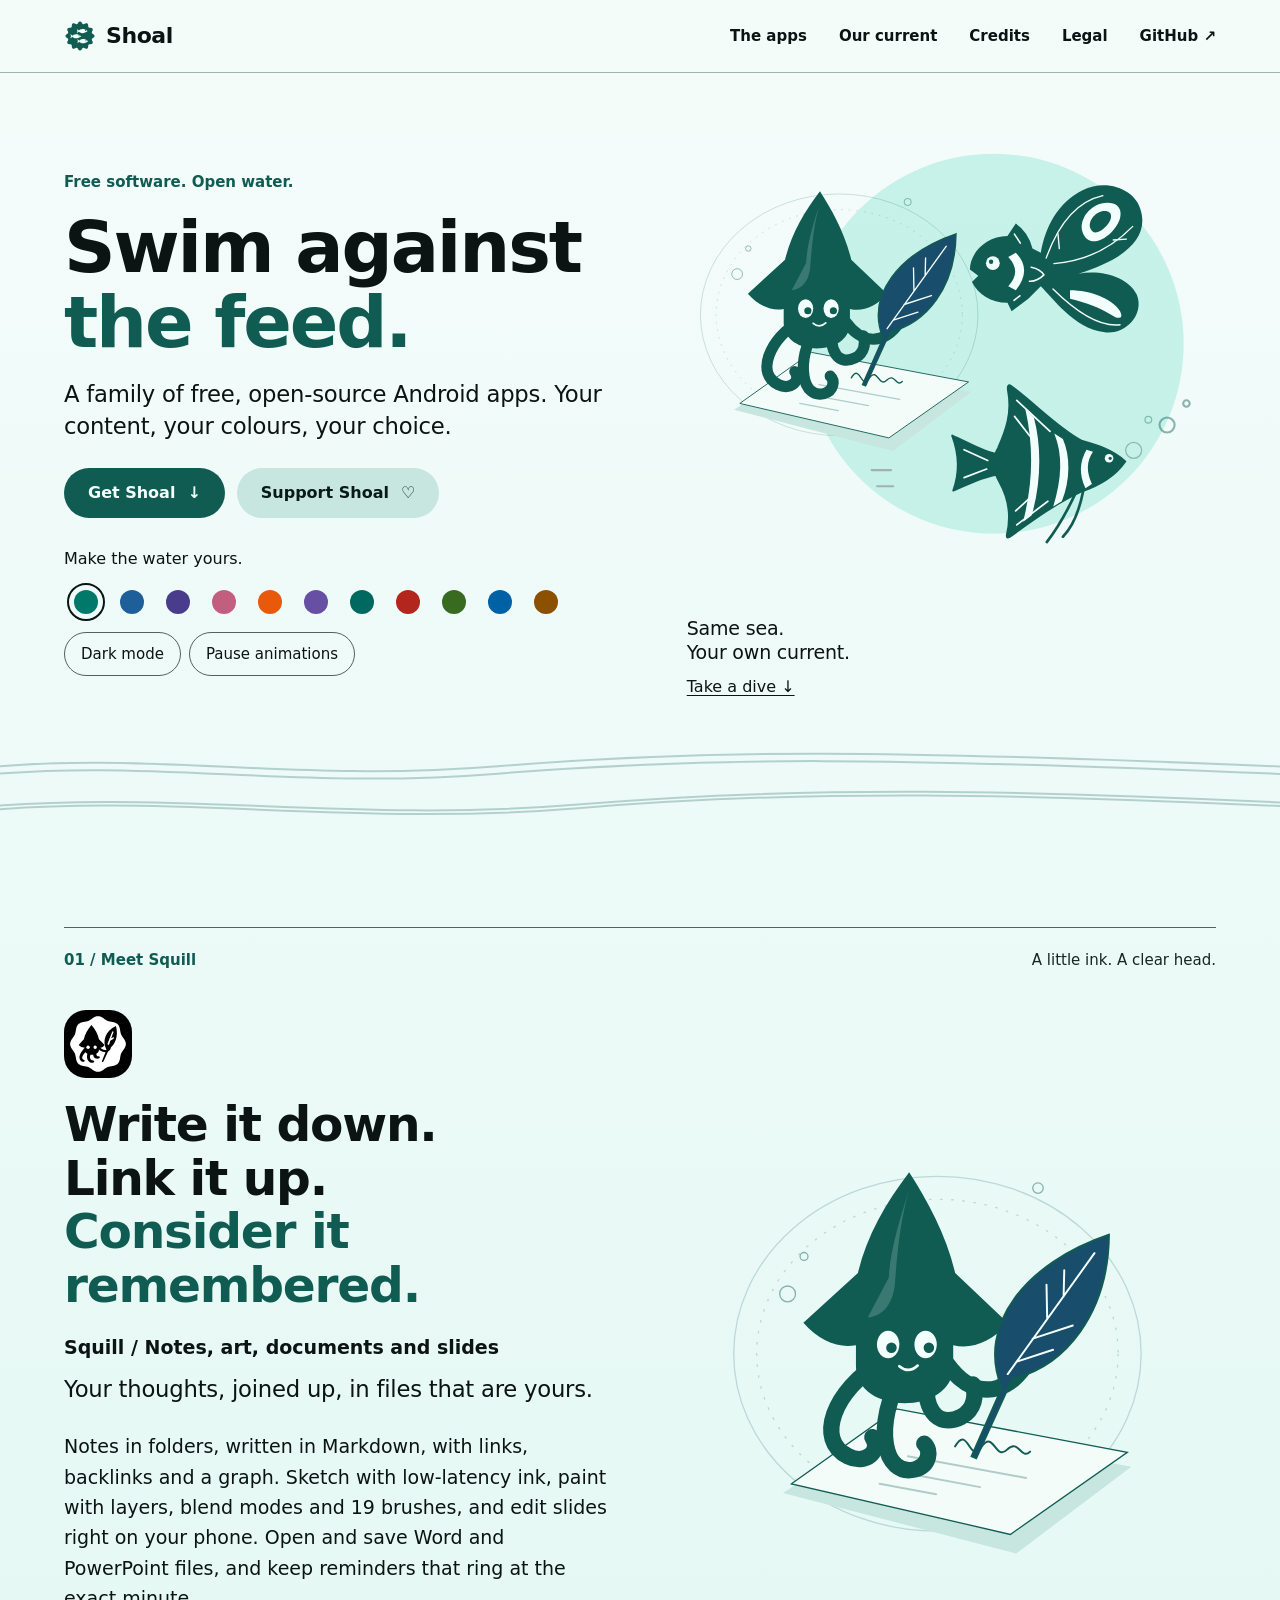
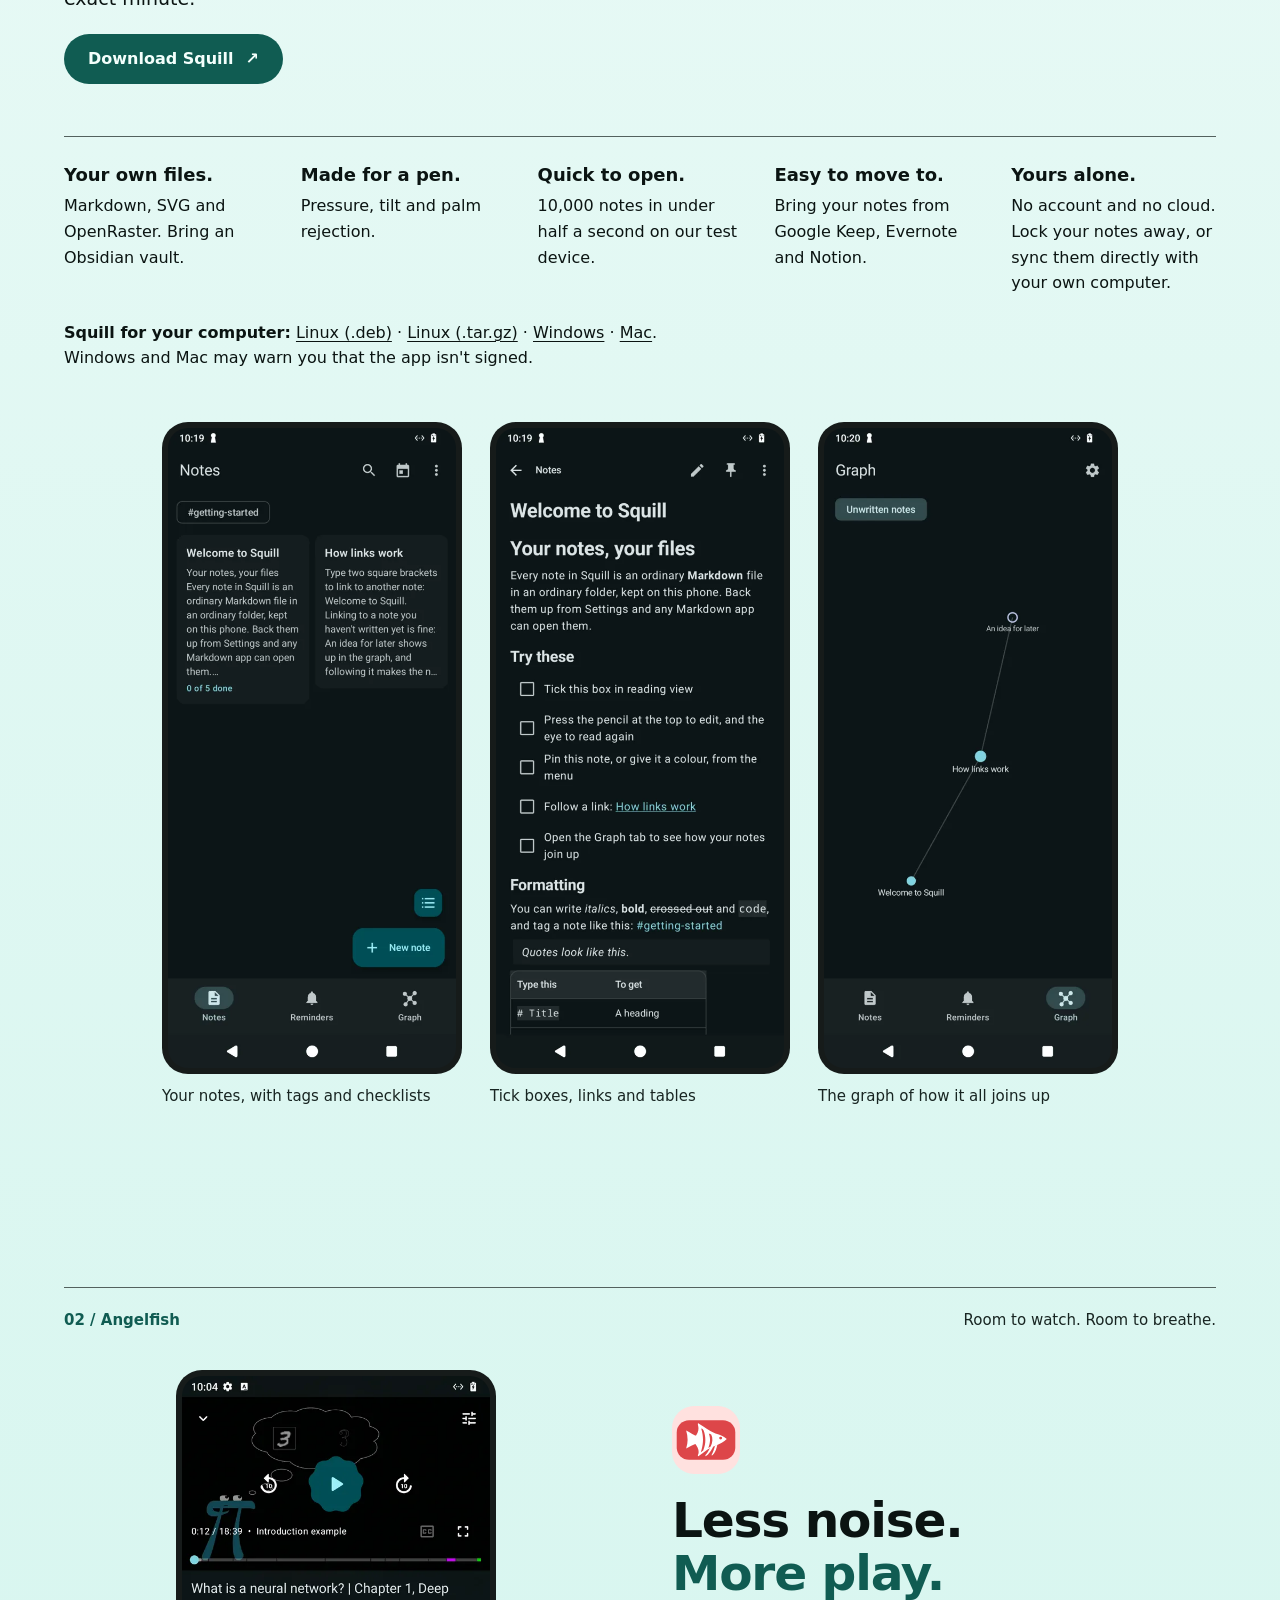
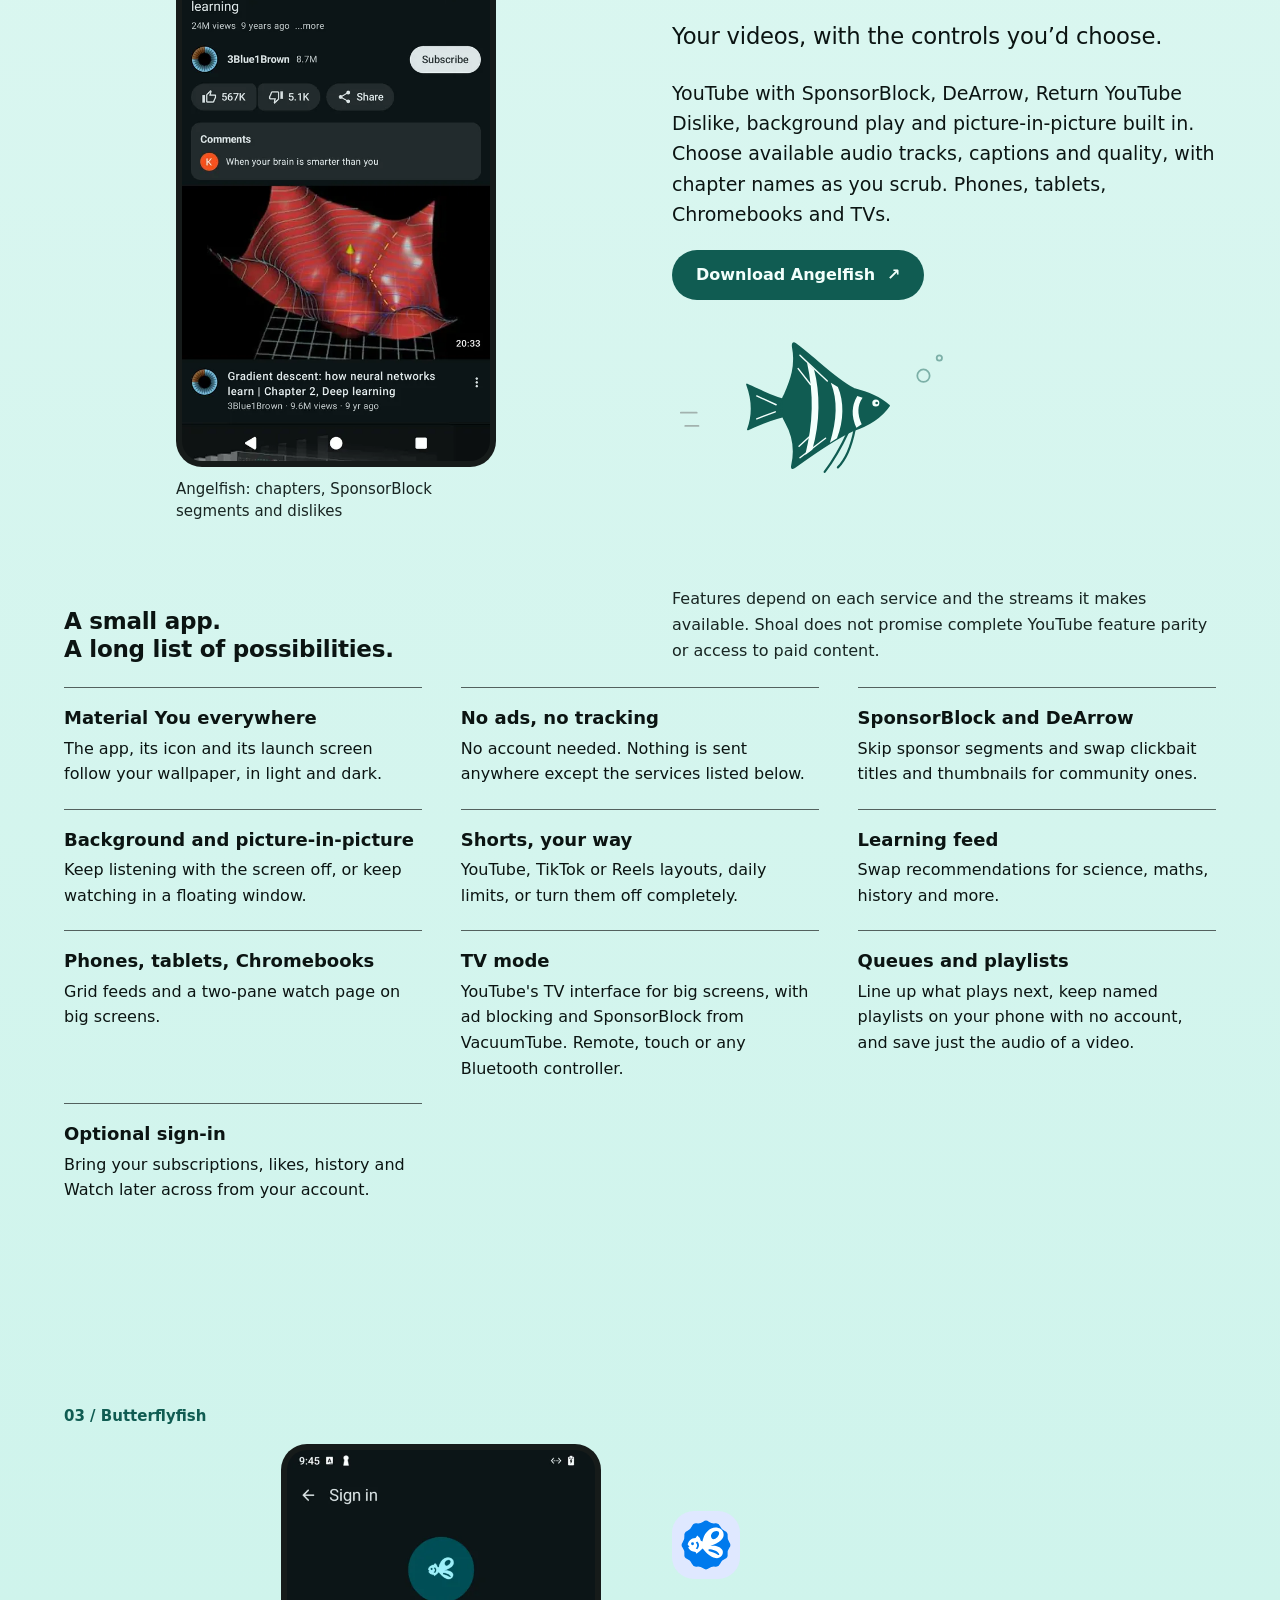
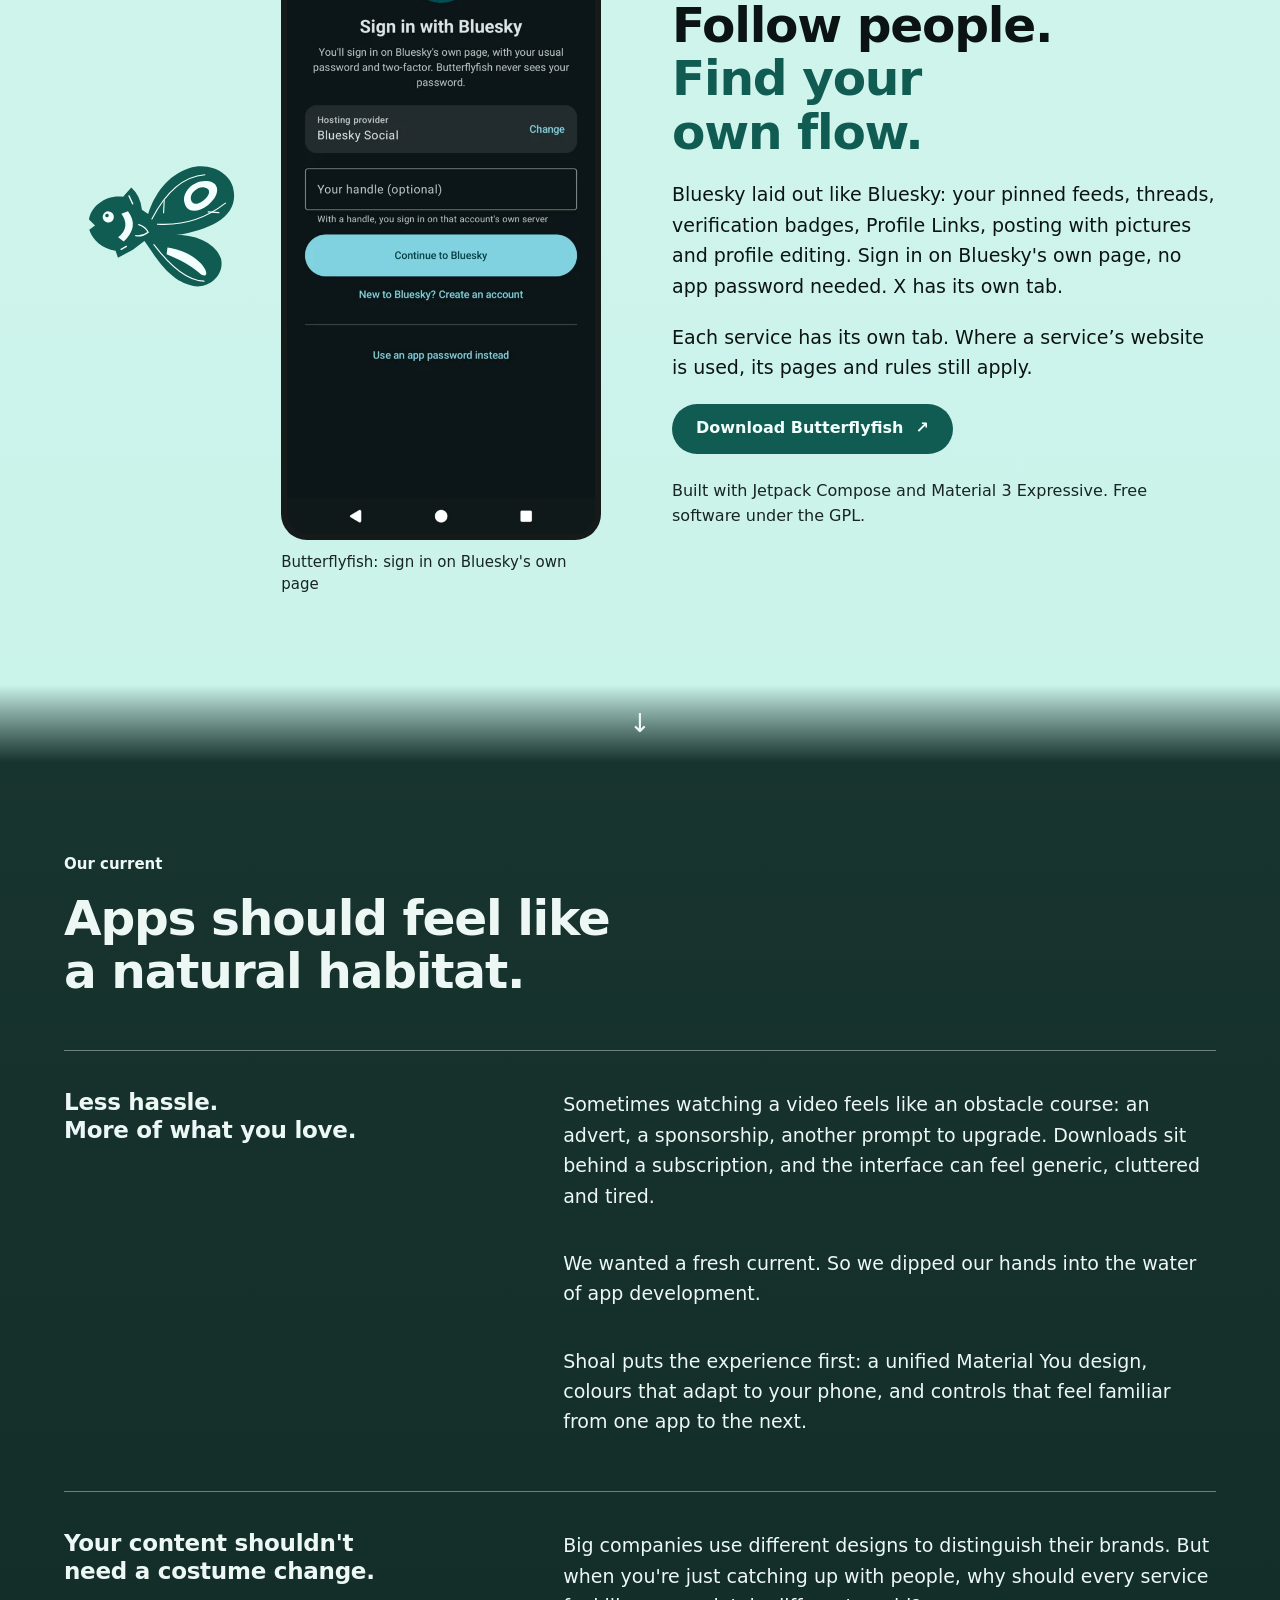
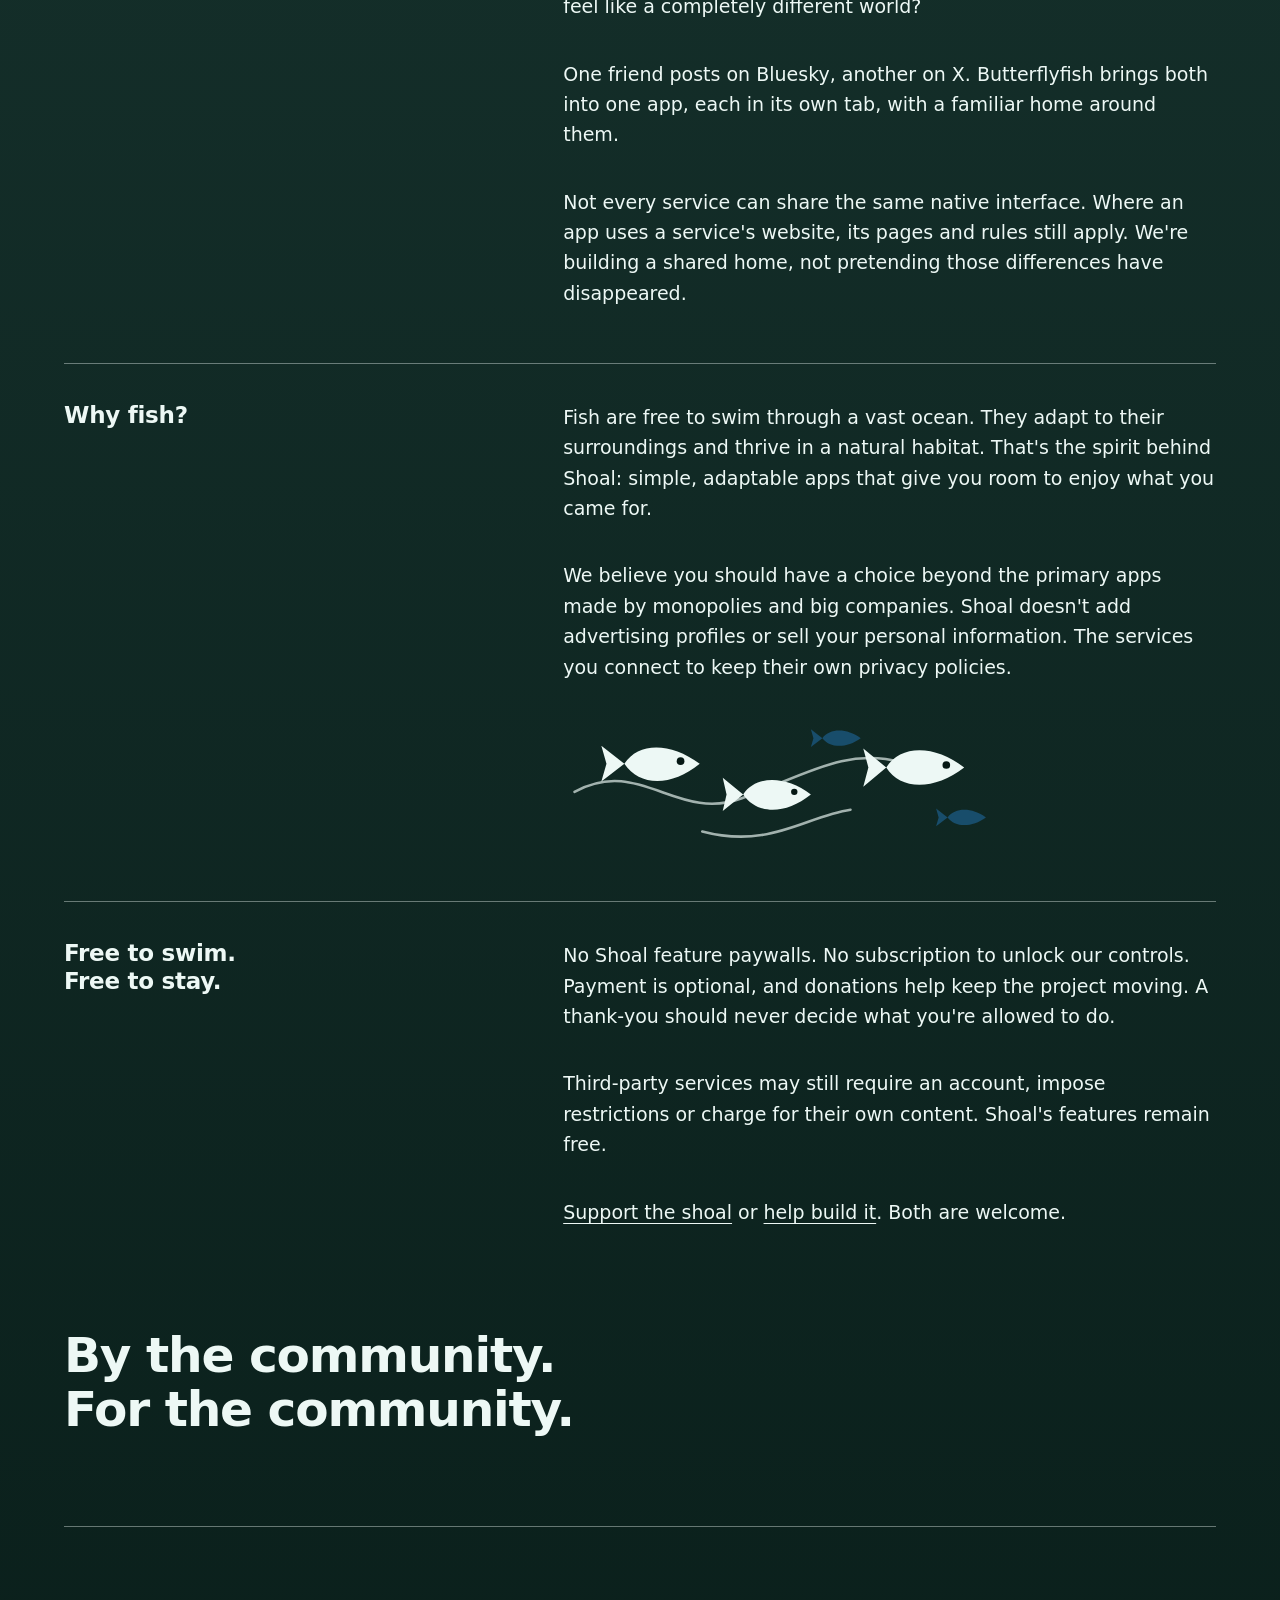
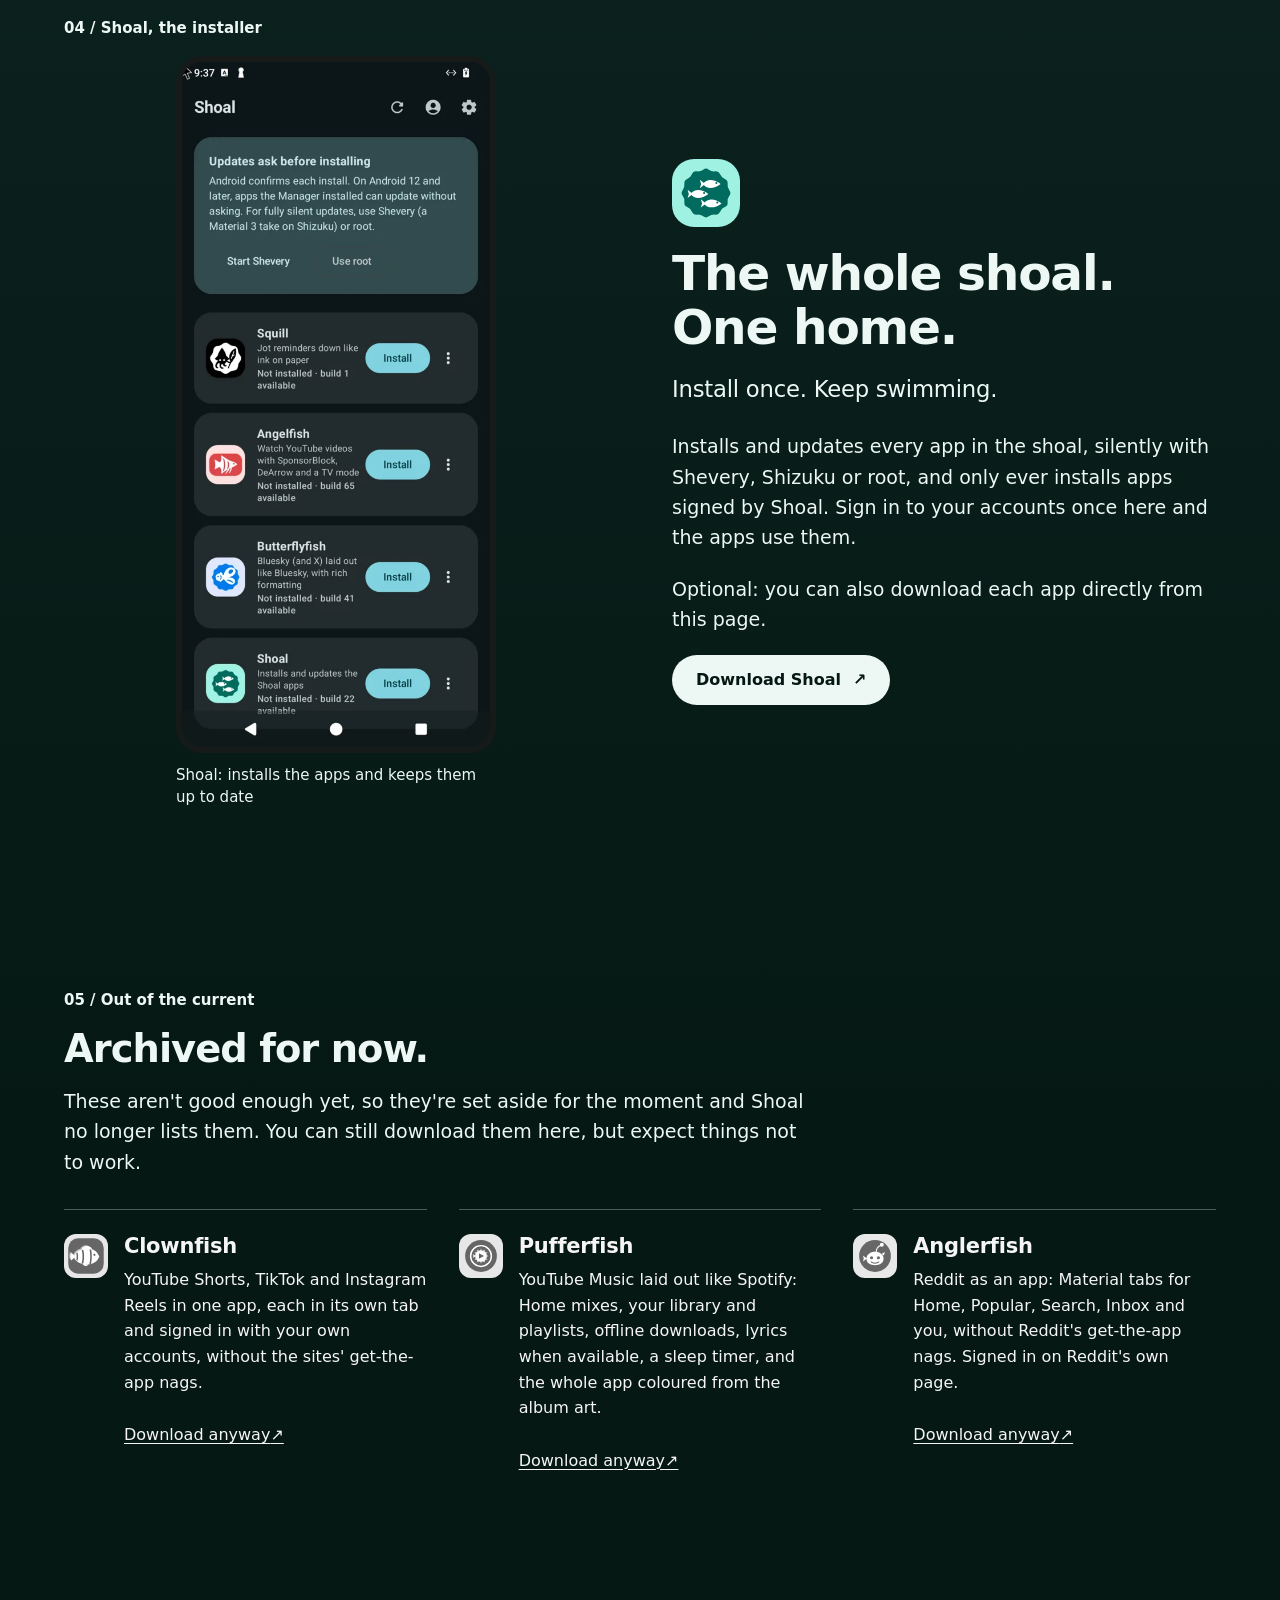
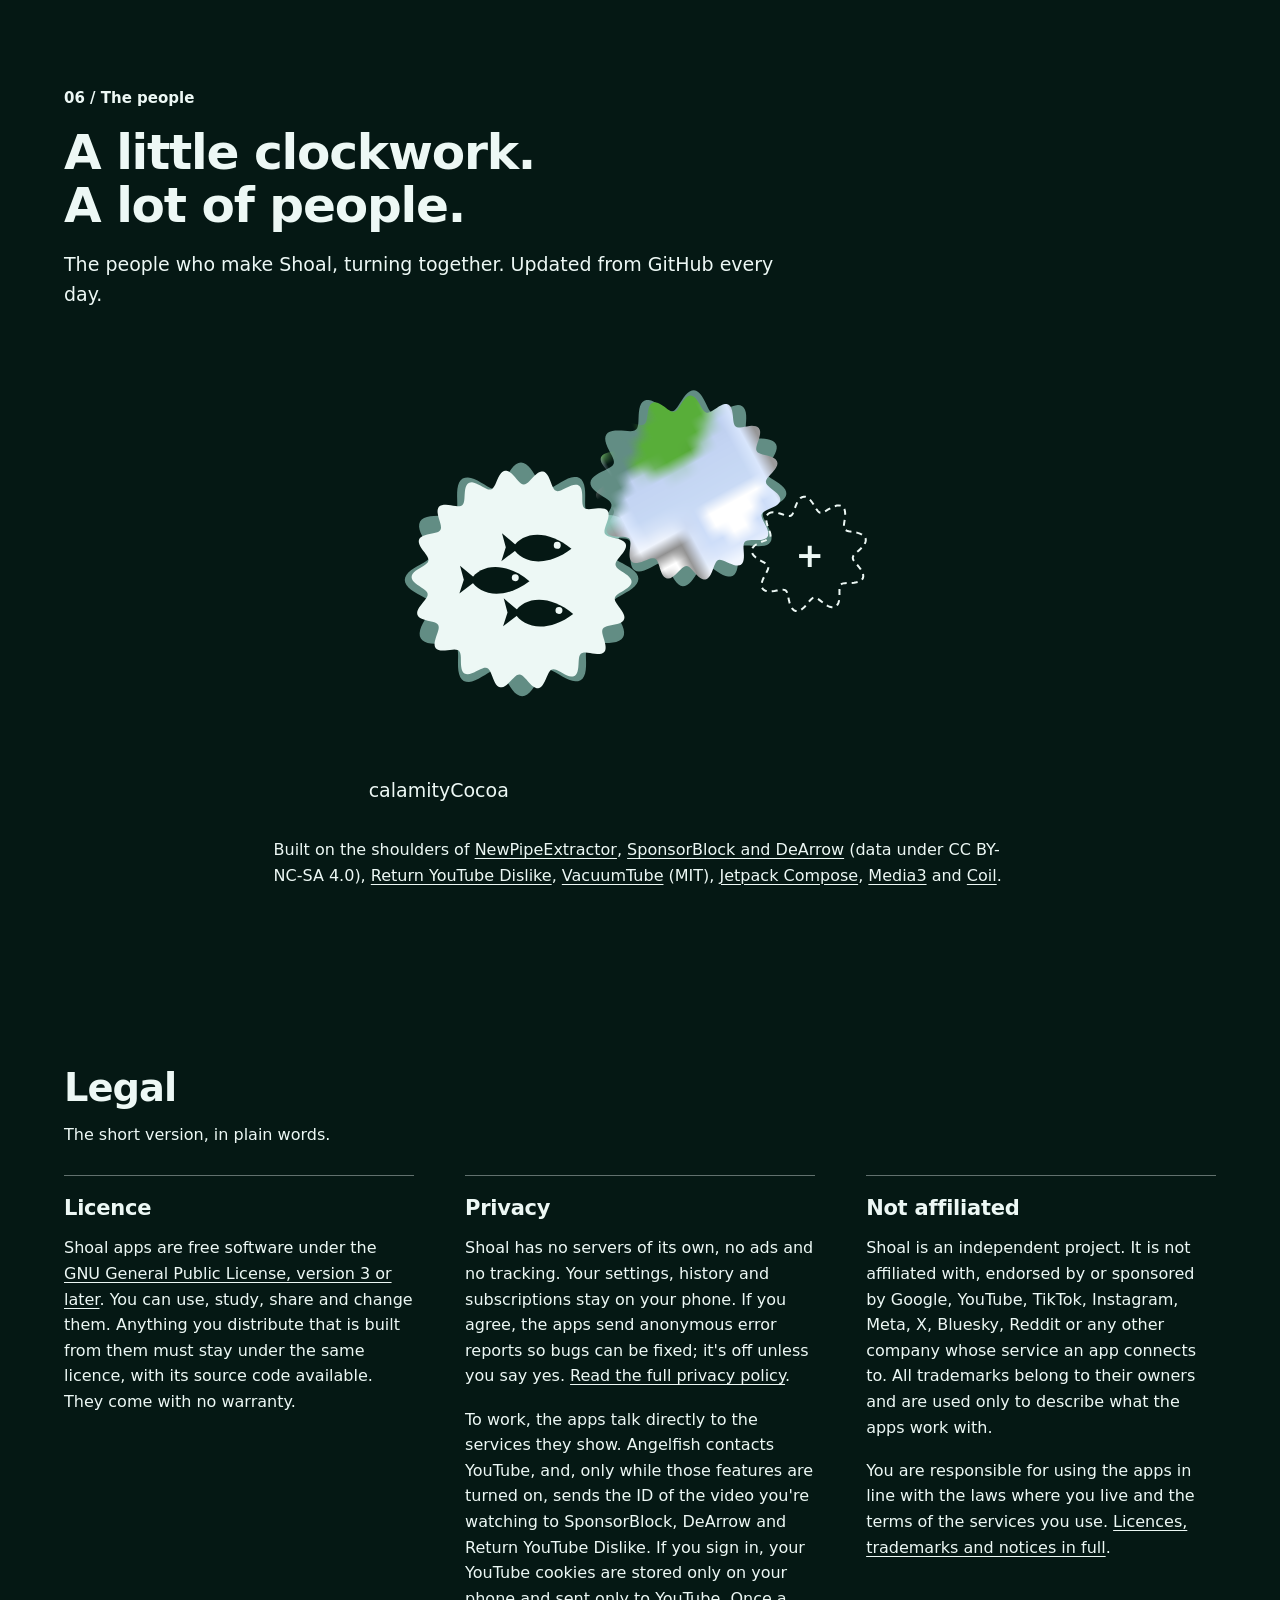
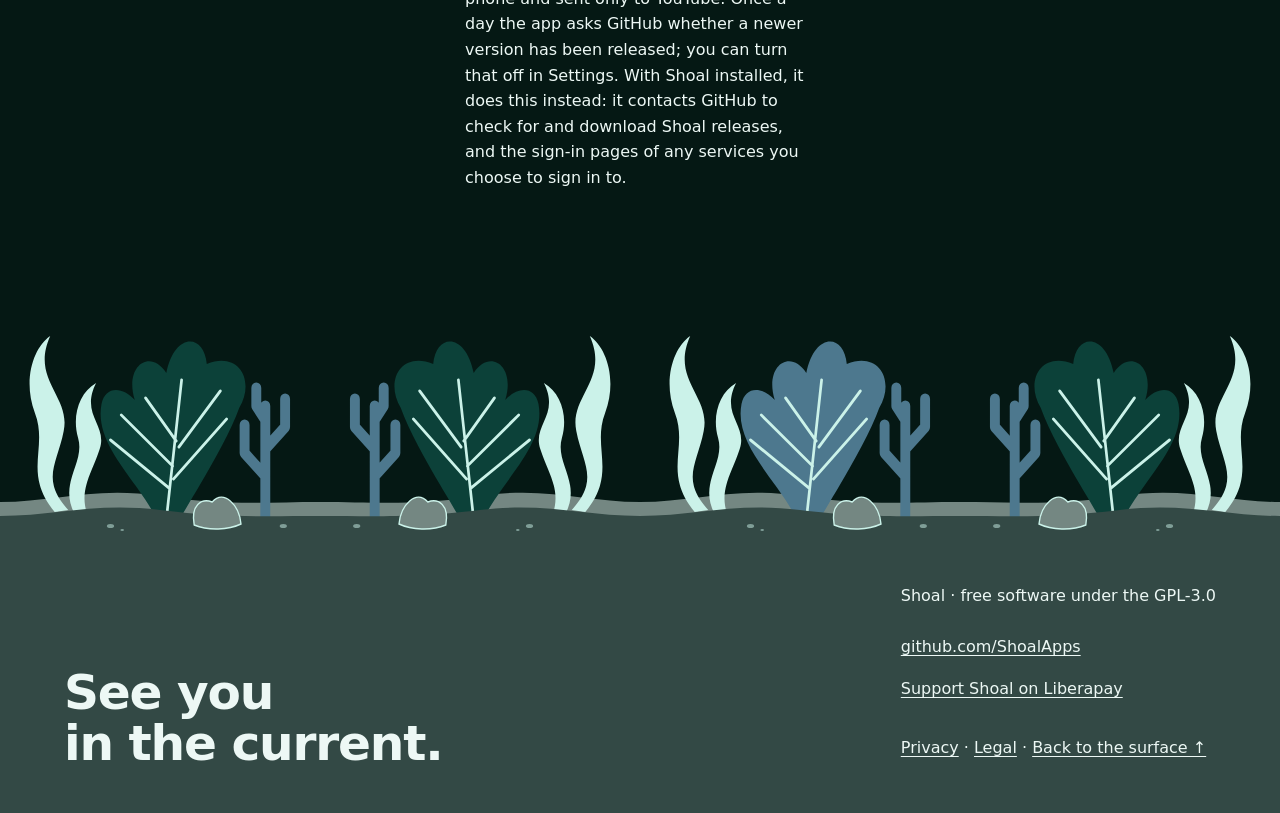
==== index.html @ 4be0496d "Remove the hard-edged bands behind the hero art and group its buttons Co-Authored-By: Claude Opus 5." ====
<!doctype html>
<html lang="en">
<head>
<meta charset="utf-8">
<meta name="viewport" content="width=device-width, initial-scale=1">
<title>Shoal</title>
<meta name="description" content="Shoal: open-source Android apps that take on your wallpaper's colours with Material You.">
<meta name="theme-color" content="#006b5e">
<link rel="icon" href="logo.svg" type="image/svg+xml">
<link rel="stylesheet" href="assets/shoal.css?v=20261105c">
<link rel="stylesheet" href="assets/ocean.css?v=20261105c">
<script src="assets/ocean.js?v=20261105c" defer></script>
</head>
<body><!-- Clip path for avatars: a Material cookie shape, built by script. -->
<svg width="0" height="0" style="position:absolute" aria-hidden="true" focusable="false">
  <defs><clipPath id="cookie-clip" clipPathUnits="objectBoundingBox"><path id="cookie-clip-path"/></clipPath></defs>
</svg>

<a class="skip-link" href="#apps">Skip to apps</a><header class="bar"><div class="wrap"><a class="brand" href="#surface"><svg viewBox="-1.1 -1.1 2.2 2.2" aria-hidden="true" focusable="false"><path class="logo-shape" fill="var(--primary)"/><g class="woven-t"></g></svg>Shoal</a><nav class="links" aria-label="Main navigation"><a href="#apps">The apps</a><a href="#our-current">Our current</a><a href="#credits">Credits</a><a href="#legal">Legal</a><a href="https://github.com/ShoalApps">GitHub ↗</a></nav><details class="mobile-menu"><summary>Explore <span aria-hidden="true">☰</span></summary><nav aria-label="Section navigation">
<a href="#surface">The surface</a><a href="#apps">Squill / The apps</a><a href="#angelfish">Angelfish</a><a href="#butterflyfish">Butterflyfish</a><a href="#our-current">Our current</a><a href="#installer">Get Shoal</a><a href="#archived">Archived apps</a><a href="#credits">Credits</a><a href="#legal">Legal &amp; privacy</a><a href="https://github.com/ShoalApps">GitHub ↗</a></nav></details></div></header><main><div class="sunlit"><section id="surface" class="surface-scene">
<div class="wrap hero">
<div class="hero-copy"><p class="section-label">Free software. Open water.</p>
<h1>Swim against <br><em>the feed.</em></h1>
<div class="hero-bottom"><div><p class="lede">A family of free, open-source Android apps. Your content, your colours, your choice.</p>
<div class="row"><a class="btn filled" href="https://github.com/ShoalApps/shoal/releases/latest/download/Shoal.apk">Get Shoal <span aria-hidden="true">↓</span></a><a class="btn tonal" href="https://liberapay.com/ShoalApps">Support Shoal <span aria-hidden="true">♡</span></a></div>
<div class="tint" role="group" aria-label="Try a wallpaper colour"><span>Make the water yours.</span><span id="swatches"></span><button class="theme-toggle" id="theme-toggle" type="button">Light / dark</button><button id="motion-toggle" type="button" aria-pressed="true">Pause animations</button></div></div>
</div></div>
<div class="hero-visual"><div class="ocean-art hero-crew" aria-hidden="true"><svg viewBox="0 0 780 700" focusable="false">
<circle cx="460" cy="310" r="285" fill="var(--primary-container)" opacity=".65"/>
<g fill="none" stroke="var(--primary)" stroke-width="2" opacity=".35"><circle cx="670" cy="470" r="12"/><circle cx="692" cy="424" r="5"/><circle cx="130" cy="240" r="8"/></g>
<svg x="0" y="10" width="470" height="500" viewBox="0 0 700 740" overflow="visible" style="width:470px;height:500px">
<!-- A writing squid, with a generous margin around every arm and the quill. -->
<g fill="none" stroke="var(--primary)" opacity=".2" stroke-width="2"><ellipse cx="340" cy="380" rx="310" ry="270"/><ellipse cx="340" cy="380" rx="275" ry="235" stroke-dasharray="4 13"/></g>
<path fill="var(--secondary-container)" d="M105 592 272 484 635 552 460 684Z"/>
<path fill="var(--surface)" stroke="var(--primary)" stroke-width="2" d="M118 578 278 464 629 530 451 655Z"/>
<g fill="none" stroke="var(--primary)" stroke-width="3" stroke-linecap="round"><path d="m295 536 180 33m-199-10 129 24m-153-5 86 16" opacity=".3"/><path d="M367 521c20-34 21 28 40 1s21 22 39 4 21 17 35 3"/></g>
<g class="art-drift">
<g fill="none" stroke="var(--primary)" stroke-width="25" stroke-linecap="round"><path d="M256 391C181 436 154 512 204 536c28 14 51-9 37-29"/><path d="M288 406c-48 85-29 162 18 150 22-6 25-29 14-39"/><path d="M326 411c-10 49 12 84 50 65 21-11 23-33 18-49"/><path d="M354 395c53 73 111 30 126-11"/></g>
<path fill="var(--primary)" d="M297 104c-37 49-64 96-78 153l-83 76c25 29 55 39 80 34v32c0 75 148 75 148 0v-32c29 7 58-6 84-33l-81-77c-14-59-43-111-70-153Z"/>
<path fill="var(--on-primary)" opacity=".18" d="M297 131c-15 45-29 94-31 133l-32 61c22-2 37-19 41-48 4-54 9-103 22-146Z"/>
<g fill="var(--on-primary)"><ellipse cx="265" cy="366" rx="17" ry="21"/><ellipse cx="322" cy="366" rx="17" ry="21"/></g><g fill="var(--primary)"><circle cx="270" cy="371" r="8"/><circle cx="327" cy="371" r="8"/></g>
<path fill="none" stroke="var(--on-primary)" stroke-width="4" stroke-linecap="round" d="M282 399q14 12 28-1"/>
</g>
<g class="quill"><path fill="var(--tertiary-container)" stroke="var(--primary)" stroke-width="3" d="M438 432c-39-95 36-190 163-233-1 119-66 200-147 219l-55 121-7-3Z"/><path fill="none" stroke="var(--on-tertiary-container)" stroke-width="3" stroke-linecap="round" d="m447 411 132-184m-94 130 61-20m-85 55 55-18m-9-48-1-51m26 18 1-40"/></g>
<g fill="none" stroke="var(--primary)" stroke-width="2" opacity=".45"><circle cx="112" cy="289" r="12"/><circle cx="137" cy="232" r="6"/><circle cx="493" cy="128" r="8"/></g>
</svg><svg x="310" y="345" width="490" height="290" viewBox="35 0 295 180" overflow="visible" style="width:490px;height:290px">

  <!-- A side-on freshwater angelfish: tall dorsal and anal fins taper towards its snout. -->
  <g class="art-drift">
    <g fill="var(--primary)" stroke="var(--primary)" stroke-width="2" stroke-linejoin="round">
      <path d="M132 82C117 81 101 71 85 64 91 80 93 96 86 115 102 108 116 101 132 99Z"/>
      <path d="M246 88C234 77 220 73 206 69 183 57 162 34 140 18Q136 15 137 22C141 43 135 59 128 75 122 85 123 97 129 107 138 123 140 139 136 156Q135 161 140 157C162 141 183 126 205 116 223 110 237 101 246 88Z"/>
    </g>
    <!-- Vertical bars follow the deep body; light fin rays keep the silhouette legible. -->
    <g fill="var(--on-primary)">
      <path d="M153 39 161 47C168 73 168 107 159 138L151 144C160 108 161 75 153 39Z"/>
      <path d="M180 62 188 67C195 83 195 105 187 125L179 130C187 104 188 82 180 62Z"/>
      <path d="M210 77 216 79Q207 92 215 109L209 113Q200 94 210 77Z"/>
      <circle cx="231" cy="85" r="4"/>
    </g>
    <g fill="none" stroke="var(--on-primary)" stroke-width="1.6" stroke-linecap="round">
      <path d="M145 31 176 60M143 46 157 64M145 147 174 125M144 134 156 123M96 77 118 87M96 103 117 95"/>
    </g>
    <circle fill="var(--primary)" cx="232" cy="85" r="1.5"/>
    <!-- The long paired pelvic filaments are characteristic of freshwater angelfish. -->
    <g fill="none" stroke="var(--primary)" stroke-width="2.5" stroke-linecap="round">
      <path d="M200 117Q187 145 173 163M207 115Q201 145 188 158"/>
    </g>
  </g>
  <g fill="none" stroke="var(--primary)" stroke-width="2" opacity=".45" class="art-bubbles"><circle cx="285" cy="54" r="7"/><circle cx="303" cy="34" r="3"/></g>
  <path fill="none" stroke="var(--outline-variant)" stroke-width="2" stroke-linecap="round" d="M10 96H28M15 111H30"/>
</svg><svg x="390" y="35" width="340" height="290" viewBox="0 0 400 340" overflow="visible" style="width:340px;height:290px">
  <!-- The icon's left-facing fish: a small head and gill, with a butterfly-wing tail.
       A quiet fin-ray pattern and a ringed eye-spot add detail at illustration size. -->
  <g class="art-drift">
    <g transform="translate(-237 -240) scale(8)">
      <path fill="var(--primary)" d="M34.68 54C34.68 50.32 38.36 46.64 42.96 46.64L44.8 43.88Q47.56 45.72 48.48 49.4L50.32 50.32C51.24 44.8 54 39.28 59.52 36.52C65.04 33.76 71.48 36.52 72.4 41.12C74.24 47.56 67.8 52.16 58.6 54.92C64.12 54 69.64 55.84 71.48 59.52C73.32 64.12 68.72 68.72 64.12 67.8C57.68 66.88 53.08 60.44 50.32 57.68L47.56 60.44L43.88 63.2L42.96 61.36C39.28 61.36 36.52 59.52 35.14 56.76L36.52 55.38Z"/>
      <g fill="none" stroke="var(--on-primary)" stroke-width=".3" stroke-linecap="round" stroke-linejoin="round">
        <path d="M51.5 51.5Q55.8 39.5 64 37.7M53.2 52.7Q63.4 51.9 70.6 44.5M53 58.3Q61.7 66.9 67.8 66.2"/>
        <path d="M54.1 46.1 54.4 49.4M69.2 47.3 66.3 47.5"/>
      </g>
      <path fill="var(--on-primary)" d="M38.222 52.62A1.518 1.518 0 1 0 41.258 52.62A1.518 1.518 0 1 0 38.222 52.62Z"/>
      <circle fill="var(--primary)" cx="39.35" cy="52.3" r=".48"/>
      <path fill="var(--on-primary)" d="M44.8 50.32Q48.48 54 44.8 58.6L43.144 57.68Q46.18 54.46 43.144 51.24Z"/>
      <path fill="var(--on-primary)" d="M59.52 45.72C58.6 42.96 61.36 39.28 65.04 39.28C68.72 39.28 68.72 42.96 65.96 45.72C63.2 48.48 60.44 48.48 59.52 45.72Z"/>
      <path fill="var(--primary)" d="M61.2 44.8C60.7 43.3 62.4 41.1 64.4 41.1C66.3 41.1 66.2 43 64.6 44.6C63.1 46.1 61.7 46.3 61.2 44.8Z"/>
      <path fill="var(--on-primary)" d="M56.76 58.6C61.36 58.6 65.96 60.44 67.8 63.2Q68.72 65.04 66.88 64.58C63.2 62.28 60.44 61.36 56.76 60.44Z"/>
      <path fill="none" stroke="var(--on-primary)" stroke-width=".35" stroke-linecap="round" d="m44.5 46.2 1.3 2M44.4 60.8l1.3-1M48.2 53.5q2 .4 2.8 1.7-1.5 1.5-3.2 1.4"/>
    </g>
  </g>
</svg></svg></div><p class="dive-note">Same sea.<br>Your own current.<a href="#apps">Take a dive ↓</a></p></div>
</div><div class="ocean-art surface-art" aria-hidden="true"><svg xmlns="http://www.w3.org/2000/svg" viewBox="0 0 1440 420" preserveAspectRatio="none" aria-hidden="true" focusable="false" style="pointer-events:none">
<g fill="none" stroke="var(--primary)" stroke-width="2" opacity=".26"><path d="M-40 105C170 10 320 170 560 90S985 10 1490 100M-40 140C170 45 320 205 560 125S985 45 1490 135M-40 290C180 190 390 360 650 270S1150 200 1490 270"/><path d="M-40 307C180 207 390 377 650 287S1150 217 1490 287"/></g>
</svg>
</div></section><section id="apps" class="wrap squill fish-card showcase" aria-labelledby="squill-title">
<div class="section-top"><p class="section-label">01 / Meet Squill</p><span class="specimen">A little ink. A clear head.</span></div>
<div class="squill-layout"><div class="squill-copy"><span class="icon-source" style="--fish-c:#000000;--fish-p:#FFFFFF;--fish-dc:#000000;--fish-dp:#FFFFFF;--icon-white:#000000"><svg class="icon" viewBox="18 18 72 72" role="img" aria-label="Squill"><path class="cookie" d="M83.50,54.00 L83.46,54.77 L83.33,55.54 L83.12,56.29 L82.84,57.03 L82.50,57.75 L82.11,58.45 L81.69,59.13 L81.23,59.79 L80.78,60.43 L80.32,61.05 L79.88,61.67 L79.48,62.28 L79.10,62.89 L78.77,63.51 L78.48,64.14 L78.24,64.79 L78.04,65.46 L77.87,66.16 L77.72,66.88 L77.60,67.62 L77.48,68.39 L77.35,69.16 L77.20,69.95 L77.03,70.73 L76.81,71.50 L76.54,72.25 L76.21,72.97 L75.83,73.65 L75.37,74.28 L74.86,74.86 L74.28,75.37 L73.65,75.83 L72.97,76.21 L72.25,76.54 L71.50,76.81 L70.73,77.03 L69.95,77.20 L69.16,77.35 L68.39,77.48 L67.62,77.60 L66.88,77.72 L66.16,77.87 L65.46,78.04 L64.79,78.24 L64.14,78.48 L63.51,78.77 L62.89,79.10 L62.28,79.48 L61.67,79.88 L61.05,80.32 L60.43,80.78 L59.79,81.23 L59.13,81.69 L58.45,82.11 L57.75,82.50 L57.03,82.84 L56.29,83.12 L55.54,83.33 L54.77,83.46 L54.00,83.50 L53.23,83.46 L52.46,83.33 L51.71,83.12 L50.97,82.84 L50.25,82.50 L49.55,82.11 L48.87,81.69 L48.21,81.23 L47.57,80.78 L46.95,80.32 L46.33,79.88 L45.72,79.48 L45.11,79.10 L44.49,78.77 L43.86,78.48 L43.21,78.24 L42.54,78.04 L41.84,77.87 L41.12,77.72 L40.38,77.60 L39.61,77.48 L38.84,77.35 L38.05,77.20 L37.27,77.03 L36.50,76.81 L35.75,76.54 L35.03,76.21 L34.35,75.83 L33.72,75.37 L33.14,74.86 L32.63,74.28 L32.17,73.65 L31.79,72.97 L31.46,72.25 L31.19,71.50 L30.97,70.73 L30.80,69.95 L30.65,69.16 L30.52,68.39 L30.40,67.62 L30.28,66.88 L30.13,66.16 L29.96,65.46 L29.76,64.79 L29.52,64.14 L29.23,63.51 L28.90,62.89 L28.52,62.28 L28.12,61.67 L27.68,61.05 L27.22,60.43 L26.77,59.79 L26.31,59.13 L25.89,58.45 L25.50,57.75 L25.16,57.03 L24.88,56.29 L24.67,55.54 L24.54,54.77 L24.50,54.00 L24.54,53.23 L24.67,52.46 L24.88,51.71 L25.16,50.97 L25.50,50.25 L25.89,49.55 L26.31,48.87 L26.77,48.21 L27.22,47.57 L27.68,46.95 L28.12,46.33 L28.52,45.72 L28.90,45.11 L29.23,44.49 L29.52,43.86 L29.76,43.21 L29.96,42.54 L30.13,41.84 L30.28,41.12 L30.40,40.38 L30.52,39.61 L30.65,38.84 L30.80,38.05 L30.97,37.27 L31.19,36.50 L31.46,35.75 L31.79,35.03 L32.17,34.35 L32.63,33.72 L33.14,33.14 L33.72,32.63 L34.35,32.17 L35.03,31.79 L35.75,31.46 L36.50,31.19 L37.27,30.97 L38.05,30.80 L38.84,30.65 L39.61,30.52 L40.37,30.40 L41.12,30.28 L41.84,30.13 L42.54,29.96 L43.21,29.76 L43.86,29.52 L44.49,29.23 L45.11,28.90 L45.72,28.52 L46.33,28.12 L46.95,27.68 L47.57,27.22 L48.21,26.77 L48.87,26.31 L49.55,25.89 L50.25,25.50 L50.97,25.16 L51.71,24.88 L52.46,24.67 L53.23,24.54 L54.00,24.50 L54.77,24.54 L55.54,24.67 L56.29,24.88 L57.03,25.16 L57.75,25.50 L58.45,25.89 L59.13,26.31 L59.79,26.77 L60.43,27.22 L61.05,27.68 L61.67,28.12 L62.28,28.52 L62.89,28.90 L63.51,29.23 L64.14,29.52 L64.79,29.76 L65.46,29.96 L66.16,30.13 L66.88,30.28 L67.62,30.40 L68.39,30.52 L69.16,30.65 L69.95,30.80 L70.73,30.97 L71.50,31.19 L72.25,31.46 L72.97,31.79 L73.65,32.17 L74.28,32.63 L74.86,33.14 L75.37,33.72 L75.83,34.35 L76.21,35.03 L76.54,35.75 L76.81,36.50 L77.03,37.27 L77.20,38.05 L77.35,38.84 L77.48,39.61 L77.60,40.38 L77.72,41.12 L77.87,41.84 L78.04,42.54 L78.24,43.21 L78.48,43.86 L78.77,44.49 L79.10,45.11 L79.48,45.72 L79.88,46.33 L80.32,46.95 L80.78,47.57 L81.23,48.21 L81.69,48.87 L82.11,49.55 L82.50,50.25 L82.84,50.97 L83.12,51.71 L83.33,52.46 L83.46,53.23 Z"/><path class="fish" fill-rule="evenodd" d="M41 57 C36 62 32 68 36 72 C37.5 73.5 40 73 40 71.5 C40 70.5 38 71 37.5 69.5 C36.5 66.5 40 63 44 60 Z"/><path class="fish" fill-rule="evenodd" d="M45 59 C42 64 41 70 45 73 C47 74.5 50 74 50 72.5 C50 71 47 72 46 70 C44.5 67 47 63 48 60 Z"/><path class="fish" fill-rule="evenodd" d="M49 59 C49 63 48 67 51 69 C53 70 56 69.5 56 68 C56 66.5 53.5 68 52.5 66 C51.5 64 53 61 52 59 Z"/><path class="fish" fill-rule="evenodd" d="M52 57 C56 62 62 65 66 61 C68 59 68 56 66.5 56 C65 56 65.5 59 63.5 60 C61 61.5 57 59 55 56 Z"/><path class="fish" fill-rule="evenodd" d="M47 34 C43 39 40 44 39 49 L33.5 55 Q36 58 40 58 L40 60 C40 67 55 67 55 60 L55 58 Q59 58 61 55 L55 49 C54 44 51 38 47 34 Z"/><path class="fish" fill-rule="evenodd" d="M63 60 C58 51 62 40 73 35 C76 46 72 55 66 59 L60 72 Q59 74 58 72.5 Z"/><path class="ink" d="M41.7 57.5 A1.8 1.8 0 1 0 45.3 57.5 A1.8 1.8 0 1 0 41.7 57.5 Z"/><path class="ink" d="M49.2 57.5 A1.8 1.8 0 1 0 52.8 57.5 A1.8 1.8 0 1 0 49.2 57.5 Z"/><path class="ink" d="M64 54 L69 41 Q69.5 40 70.5 41 L68 48 L71 46.5 L70.5 48.5 L67 50.5 L66 54 Q65 56 64 54 Z"/></svg></span><h2 id="squill-title">Write it down. <br>Link it up. <br><em>Consider it <br>remembered.</em></h2><p class="app-name">Squill / Notes, art, documents and slides</p><p class="lede">Your thoughts, joined up, in files that are yours.</p><p>Notes in folders, written in Markdown, with links, backlinks and a graph. Sketch with low-latency ink, paint with layers, blend modes and 19 brushes, and edit slides right on your phone. Open and save Word and PowerPoint files, and keep reminders that ring at the exact minute.</p><a class="btn filled" href="https://github.com/ShoalApps/squill/releases/latest/download/Squill.apk">Download Squill <span aria-hidden="true">↗</span></a></div><div class="ocean-art squill-art" aria-hidden="true"><svg xmlns="http://www.w3.org/2000/svg" viewBox="0 0 700 740" aria-hidden="true" focusable="false" style="pointer-events:none">
<!-- A writing squid, with a generous margin around every arm and the quill. -->
<g fill="none" stroke="var(--primary)" opacity=".2" stroke-width="2"><ellipse cx="340" cy="380" rx="310" ry="270"/><ellipse cx="340" cy="380" rx="275" ry="235" stroke-dasharray="4 13"/></g>
<path fill="var(--secondary-container)" d="M105 592 272 484 635 552 460 684Z"/>
<path fill="var(--surface)" stroke="var(--primary)" stroke-width="2" d="M118 578 278 464 629 530 451 655Z"/>
<g fill="none" stroke="var(--primary)" stroke-width="3" stroke-linecap="round"><path d="m295 536 180 33m-199-10 129 24m-153-5 86 16" opacity=".3"/><path d="M367 521c20-34 21 28 40 1s21 22 39 4 21 17 35 3"/></g>
<g class="art-drift">
<g fill="none" stroke="var(--primary)" stroke-width="25" stroke-linecap="round"><path d="M256 391C181 436 154 512 204 536c28 14 51-9 37-29"/><path d="M288 406c-48 85-29 162 18 150 22-6 25-29 14-39"/><path d="M326 411c-10 49 12 84 50 65 21-11 23-33 18-49"/><path d="M354 395c53 73 111 30 126-11"/></g>
<path fill="var(--primary)" d="M297 104c-37 49-64 96-78 153l-83 76c25 29 55 39 80 34v32c0 75 148 75 148 0v-32c29 7 58-6 84-33l-81-77c-14-59-43-111-70-153Z"/>
<path fill="var(--on-primary)" opacity=".18" d="M297 131c-15 45-29 94-31 133l-32 61c22-2 37-19 41-48 4-54 9-103 22-146Z"/>
<g fill="var(--on-primary)"><ellipse cx="265" cy="366" rx="17" ry="21"/><ellipse cx="322" cy="366" rx="17" ry="21"/></g><g fill="var(--primary)"><circle cx="270" cy="371" r="8"/><circle cx="327" cy="371" r="8"/></g>
<path fill="none" stroke="var(--on-primary)" stroke-width="4" stroke-linecap="round" d="M282 399q14 12 28-1"/>
</g>
<g class="quill"><path fill="var(--tertiary-container)" stroke="var(--primary)" stroke-width="3" d="M438 432c-39-95 36-190 163-233-1 119-66 200-147 219l-55 121-7-3Z"/><path fill="none" stroke="var(--on-tertiary-container)" stroke-width="3" stroke-linecap="round" d="m447 411 132-184m-94 130 61-20m-85 55 55-18m-9-48-1-51m26 18 1-40"/></g>
<g fill="none" stroke="var(--primary)" stroke-width="2" opacity=".45"><circle cx="112" cy="289" r="12"/><circle cx="137" cy="232" r="6"/><circle cx="493" cy="128" r="8"/></g>
</svg>
</div></div>
<div class="squill-facts"><p><b>Your own files.</b>Markdown, SVG and OpenRaster. Bring an Obsidian vault.</p><p><b>Made for a pen.</b>Pressure, tilt and palm rejection.</p><p><b>Quick to open.</b>10,000 notes in under half a second on our test device.</p><p><b>Easy to move to.</b>Bring your notes from Google Keep, Evernote and Notion.</p><p><b>Yours alone.</b>No account and no cloud. Lock your notes away, or sync them directly with your own computer.</p></div>
<p class="squill-desktop"><b>Squill for your computer:</b> <a href="https://github.com/ShoalApps/squill/releases/download/desktop-latest/Squill-linux.deb">Linux (.deb)</a> · <a href="https://github.com/ShoalApps/squill/releases/download/desktop-latest/Squill-linux.tar.gz">Linux (.tar.gz)</a> · <a href="https://github.com/ShoalApps/squill/releases/download/desktop-latest/Squill-windows.msi">Windows</a> · <a href="https://github.com/ShoalApps/squill/releases/download/desktop-latest/Squill-mac.dmg">Mac</a>. Windows and Mac may warn you that the app isn't signed.</p><div class="squill-shots"><figure><img src="shots/squill-notes.webp" alt="Squill: notes as cards, with tags and checklists" loading="lazy" width="540" height="1200"><figcaption>Your notes, with tags and checklists</figcaption></figure><figure><img src="shots/squill-note.webp" alt="Squill: a note in reading view, with tick boxes, links and a table" loading="lazy" width="540" height="1200"><figcaption>Tick boxes, links and tables</figcaption></figure><figure><img src="shots/squill-graph.webp" alt="Squill: the graph of how notes link together" loading="lazy" width="540" height="1200"><figcaption>The graph of how it all joins up</figcaption></figure></div></section><section id="angelfish" class="wrap angelfish fish-card showcase" aria-labelledby="angel-title"><div class="section-top"><p class="section-label">02 / Angelfish</p><span class="specimen">Room to watch. Room to breathe.</span></div>
<div class="angel-layout"><div class="angel-copy"><span class="icon-source" style="--fish-c:#FFE1DF;--fish-p:#DD4649;--fish-dc:#8A1A21;--fish-dp:#FFB3AF"><svg class="icon" viewBox="18 18 72 72" role="img" aria-label="Angelfish"><path class="cookie" d="M36,33 H72 A13,13 0 0 1 85,46 V62 A13,13 0 0 1 72,75 H36 A13,13 0 0 1 23,62 V46 A13,13 0 0 1 36,33 Z"/><path class="fish" fill-rule="evenodd" d="M45 50 C41 49 37 46 33 44 Q36 54 33 63 C37 61 41 58 45 58 Z"/><path class="fish" fill-rule="evenodd" d="M76 53 C73 50 69 48 64 47 C57 44 52 40 47 37 Q45 35 45.5 38 C47 44 45 47 43 50 C41.5 53 42 57 44 60 C46 63 47 67 45.5 70 Q45 72 47 70.5 C53 66 58 62 64 60 C69 58 73 56 76 53 Z"/><path class="fish" fill-rule="evenodd" d="M62 60 C60 65 57 69 54 71 Q53 71.5 53.5 70 C56 67 58 63 59.5 60 Z"/><path class="fish" fill-rule="evenodd" d="M66 59 C65 64 63.5 67.5 61 70 Q60 71 60 69.5 C62 66 63 62 63.5 60 Z"/><path class="ink" d="M49 42 Q50 41.5 51.5 44 C54 51 54 58 51 65 L48.5 67 C51.5 58 51.5 50 49 42 Z"/><path class="ink" d="M57 47 L59.5 48.3 C61.5 52 61 57 59 61 L56.5 62.5 C58.5 56.5 59 52.5 57 47 Z"/><path class="ink" d="M67.95 52 A1.55 1.55 0 1 0 71.05 52 A1.55 1.55 0 1 0 67.95 52 Z"/></svg></span><h2 id="angel-title">Less noise. <br><em>More play.</em></h2><p class="lede">Your videos, with the controls you’d choose.</p><p>YouTube with SponsorBlock, DeArrow, Return YouTube Dislike, background play and picture-in-picture built in. Choose available audio tracks, captions and quality, with chapter names as you scrub. Phones, tablets, Chromebooks and TVs.</p><a class="btn filled" href="https://github.com/ShoalApps/angelfish/releases/latest/download/Angelfish.apk">Download Angelfish <span aria-hidden="true">↗</span></a><div class="ocean-art angel-art" aria-hidden="true"><svg xmlns="http://www.w3.org/2000/svg" viewBox="0 0 340 180" aria-hidden="true" focusable="false" style="pointer-events:none">

  <!-- A side-on freshwater angelfish: tall dorsal and anal fins taper towards its snout. -->
  <g class="art-drift">
    <g fill="var(--primary)" stroke="var(--primary)" stroke-width="2" stroke-linejoin="round">
      <path d="M132 82C117 81 101 71 85 64 91 80 93 96 86 115 102 108 116 101 132 99Z"/>
      <path d="M246 88C234 77 220 73 206 69 183 57 162 34 140 18Q136 15 137 22C141 43 135 59 128 75 122 85 123 97 129 107 138 123 140 139 136 156Q135 161 140 157C162 141 183 126 205 116 223 110 237 101 246 88Z"/>
    </g>
    <!-- Vertical bars follow the deep body; light fin rays keep the silhouette legible. -->
    <g fill="var(--on-primary)">
      <path d="M153 39 161 47C168 73 168 107 159 138L151 144C160 108 161 75 153 39Z"/>
      <path d="M180 62 188 67C195 83 195 105 187 125L179 130C187 104 188 82 180 62Z"/>
      <path d="M210 77 216 79Q207 92 215 109L209 113Q200 94 210 77Z"/>
      <circle cx="231" cy="85" r="4"/>
    </g>
    <g fill="none" stroke="var(--on-primary)" stroke-width="1.6" stroke-linecap="round">
      <path d="M145 31 176 60M143 46 157 64M145 147 174 125M144 134 156 123M96 77 118 87M96 103 117 95"/>
    </g>
    <circle fill="var(--primary)" cx="232" cy="85" r="1.5"/>
    <!-- The long paired pelvic filaments are characteristic of freshwater angelfish. -->
    <g fill="none" stroke="var(--primary)" stroke-width="2.5" stroke-linecap="round">
      <path d="M200 117Q187 145 173 163M207 115Q201 145 188 158"/>
    </g>
  </g>
  <g fill="none" stroke="var(--primary)" stroke-width="2" opacity=".45" class="art-bubbles"><circle cx="285" cy="54" r="7"/><circle cx="303" cy="34" r="3"/></g>
  <path fill="none" stroke="var(--outline-variant)" stroke-width="2" stroke-linecap="round" d="M10 96H28M15 111H30"/>
</svg>
</div></div><div class="screenshot-stage"><figure><img src="shots/angelfish-player.webp" alt="Angelfish: chapters, SponsorBlock segments and dislikes" loading="lazy" width="540" height="1200"><figcaption>Angelfish: chapters, SponsorBlock segments and dislikes</figcaption></figure></div></div>
<div class="feature-heading"><h3>A small app. <br>A long list of possibilities.</h3><p>Features depend on each service and the streams it makes available. Shoal does not promise complete YouTube feature parity or access to paid content.</p></div><div class="features">
      <div class="feature"><b>Material You everywhere</b><span>The app, its icon and its launch screen follow your wallpaper, in light and dark.</span></div>
      <div class="feature"><b>No ads, no tracking</b><span>No account needed. Nothing is sent anywhere except the services listed below.</span></div>
      <div class="feature"><b>SponsorBlock and DeArrow</b><span>Skip sponsor segments and swap clickbait titles and thumbnails for community ones.</span></div>
      <div class="feature"><b>Background and picture-in-picture</b><span>Keep listening with the screen off, or keep watching in a floating window.</span></div>
      <div class="feature"><b>Shorts, your way</b><span>YouTube, TikTok or Reels layouts, daily limits, or turn them off completely.</span></div>
      <div class="feature"><b>Learning feed</b><span>Swap recommendations for science, maths, history and more.</span></div>
      <div class="feature"><b>Phones, tablets, Chromebooks</b><span>Grid feeds and a two-pane watch page on big screens.</span></div>
      <div class="feature"><b>TV mode</b><span>YouTube's TV interface for big screens, with ad blocking and SponsorBlock from VacuumTube. Remote, touch or any Bluetooth controller.</span></div>
      <div class="feature"><b>Queues and playlists</b><span>Line up what plays next, keep named playlists on your phone with no account, and save just the audio of a video.</span></div>
      <div class="feature"><b>Optional sign-in</b><span>Bring your subscriptions, likes, history and Watch later across from your account.</span></div></div></section><section id="butterflyfish" class="wrap butterflyfish fish-card showcase" aria-labelledby="butter-title"><p class="section-label">03 / Butterflyfish</p><div class="butter-layout"><div class="butter-visual"><div class="ocean-art butter-art" aria-hidden="true"><svg xmlns="http://www.w3.org/2000/svg" viewBox="0 0 400 340" aria-hidden="true" focusable="false" style="pointer-events:none">
  <!-- The icon's left-facing fish: a small head and gill, with a butterfly-wing tail.
       A quiet fin-ray pattern and a ringed eye-spot add detail at illustration size. -->
  <g class="art-drift">
    <g transform="translate(-237 -240) scale(8)">
      <path fill="var(--primary)" d="M34.68 54C34.68 50.32 38.36 46.64 42.96 46.64L44.8 43.88Q47.56 45.72 48.48 49.4L50.32 50.32C51.24 44.8 54 39.28 59.52 36.52C65.04 33.76 71.48 36.52 72.4 41.12C74.24 47.56 67.8 52.16 58.6 54.92C64.12 54 69.64 55.84 71.48 59.52C73.32 64.12 68.72 68.72 64.12 67.8C57.68 66.88 53.08 60.44 50.32 57.68L47.56 60.44L43.88 63.2L42.96 61.36C39.28 61.36 36.52 59.52 35.14 56.76L36.52 55.38Z"/>
      <g fill="none" stroke="var(--on-primary)" stroke-width=".3" stroke-linecap="round" stroke-linejoin="round">
        <path d="M51.5 51.5Q55.8 39.5 64 37.7M53.2 52.7Q63.4 51.9 70.6 44.5M53 58.3Q61.7 66.9 67.8 66.2"/>
        <path d="M54.1 46.1 54.4 49.4M69.2 47.3 66.3 47.5"/>
      </g>
      <path fill="var(--on-primary)" d="M38.222 52.62A1.518 1.518 0 1 0 41.258 52.62A1.518 1.518 0 1 0 38.222 52.62Z"/>
      <circle fill="var(--primary)" cx="39.35" cy="52.3" r=".48"/>
      <path fill="var(--on-primary)" d="M44.8 50.32Q48.48 54 44.8 58.6L43.144 57.68Q46.18 54.46 43.144 51.24Z"/>
      <path fill="var(--on-primary)" d="M59.52 45.72C58.6 42.96 61.36 39.28 65.04 39.28C68.72 39.28 68.72 42.96 65.96 45.72C63.2 48.48 60.44 48.48 59.52 45.72Z"/>
      <path fill="var(--primary)" d="M61.2 44.8C60.7 43.3 62.4 41.1 64.4 41.1C66.3 41.1 66.2 43 64.6 44.6C63.1 46.1 61.7 46.3 61.2 44.8Z"/>
      <path fill="var(--on-primary)" d="M56.76 58.6C61.36 58.6 65.96 60.44 67.8 63.2Q68.72 65.04 66.88 64.58C63.2 62.28 60.44 61.36 56.76 60.44Z"/>
      <path fill="none" stroke="var(--on-primary)" stroke-width=".35" stroke-linecap="round" d="m44.5 46.2 1.3 2M44.4 60.8l1.3-1M48.2 53.5q2 .4 2.8 1.7-1.5 1.5-3.2 1.4"/>
    </g>
  </g>
</svg></div><div class="screenshot-stage"><figure><img src="shots/butterflyfish-signin.webp" alt="Butterflyfish: sign in on Bluesky's own page" loading="lazy" width="540" height="1200"><figcaption>Butterflyfish: sign in on Bluesky's own page</figcaption></figure></div></div><div class="butter-copy"><span class="icon-source" style="--fish-c:#DFE8FF;--fish-p:#007AED;--fish-dc:#00468C;--fish-dp:#A9C7FF"><svg class="icon" viewBox="18 18 72 72" role="img" aria-label="Butterflyfish"><path class="cookie" d="M51.00,29.30Q54.00,27.00 57.00,29.30L57.00,29.30Q60.00,31.59 63.75,31.10L63.75,31.10Q67.50,30.62 68.95,34.11L68.95,34.11Q70.40,37.60 73.89,39.05L73.89,39.05Q77.38,40.50 76.90,44.25L76.90,44.25Q76.41,48.00 78.70,51.00L78.70,51.00Q81.00,54.00 78.70,57.00L78.70,57.00Q76.41,60.00 76.90,63.75L76.90,63.75Q77.38,67.50 73.89,68.95L73.89,68.95Q70.40,70.40 68.95,73.89L68.95,73.89Q67.50,77.38 63.75,76.90L63.75,76.90Q60.00,76.41 57.00,78.70L57.00,78.70Q54.00,81.00 51.00,78.70L51.00,78.70Q48.00,76.41 44.25,76.90L44.25,76.90Q40.50,77.38 39.05,73.89L39.05,73.89Q37.60,70.40 34.11,68.95L34.11,68.95Q30.62,67.50 31.10,63.75L31.10,63.75Q31.59,60.00 29.30,57.00L29.30,57.00Q27.00,54.00 29.30,51.00L29.30,51.00Q31.59,48.00 31.10,44.25L31.10,44.25Q30.62,40.50 34.11,39.05L34.11,39.05Q37.60,37.60 39.05,34.11L39.05,34.11Q40.50,30.62 44.25,31.10L44.25,31.10Q48.00,31.59 51.00,29.30Z"/><path class="fish" fill-rule="evenodd" d="M34.68 54 C34.68 50.32 38.36 46.64 42.96 46.64 L44.8 43.88 Q47.56 45.72 48.48 49.4 L50.32 50.32 C51.24 44.8 54 39.28 59.52 36.52 C65.04 33.76 71.48 36.52 72.4 41.12 C74.24 47.56 67.8 52.16 58.6 54.92 C64.12 54 69.64 55.84 71.48 59.52 C73.32 64.12 68.72 68.72 64.12 67.8 C57.68 66.88 53.08 60.44 50.32 57.68 L47.56 60.44 L43.88 63.2 L42.96 61.36 C39.28 61.36 36.52 59.52 35.14 56.76 L36.52 55.38 Z"/><path class="ink" d="M38.222 52.62 A1.518 1.518 0 1 0 41.258 52.62 A1.518 1.518 0 1 0 38.222 52.62 Z"/><path class="ink" d="M44.8 50.32 Q48.48 54 44.8 58.6 L43.144 57.68 Q46.18 54.46 43.144 51.24 Z"/><path class="ink" d="M59.52 45.72 C58.6 42.96 61.36 39.28 65.04 39.28 C68.72 39.28 68.72 42.96 65.96 45.72 C63.2 48.48 60.44 48.48 59.52 45.72 Z"/><path class="ink" d="M56.76 58.6 C61.36 58.6 65.96 60.44 67.8 63.2 Q68.72 65.04 66.88 64.58 C63.2 62.28 60.44 61.36 56.76 60.44 Z"/></svg></span><h2 id="butter-title">Follow people. <br><em>Find your <br>own flow.</em></h2><p>Bluesky laid out like Bluesky: your pinned feeds, threads, verification badges, Profile Links, posting with pictures and profile editing. Sign in on Bluesky's own page, no app password needed. X has its own tab.</p><p>Each service has its own tab. Where a service’s website is used, its pages and rules still apply.</p><a class="btn filled" href="https://github.com/ShoalApps/butterflyfish/releases/latest/download/Butterflyfish.apk">Download Butterflyfish <span aria-hidden="true">↗</span></a><p class="small-print">Built with Jetpack Compose and Material 3 Expressive. Free software under the GPL.</p></div></div></section></div><div class="descent" aria-hidden="true"><span>↓</span></div><div class="deep"><section id="our-current" class="manifesto wrap" aria-labelledby="our-current-title">
    <p class="section-label">Our current</p>
    <h2 id="our-current-title">Apps should feel like a natural habitat.</h2>
    <div class="manifesto-flow">
      <article class="manifesto-chapter"><h3>Less hassle. <br>More of what you love.</h3>
        <p>Sometimes watching a video feels like an obstacle course: an advert, a sponsorship, another prompt to upgrade. Downloads sit behind a subscription, and the interface can feel generic, cluttered and tired.</p>
        <p>We wanted a fresh current. So we dipped our hands into the water of app development.</p>
        <p>Shoal puts the experience first: a unified Material You design, colours that adapt to your phone, and controls that feel familiar from one app to the next.</p>
      </article>
      <article class="manifesto-chapter"><h3>Your content shouldn't <br>need a costume change.</h3>
        <p>Big companies use different designs to distinguish their brands. But when you're just catching up with people, why should every service feel like a completely different world?</p>
        <p>One friend posts on Bluesky, another on X. Butterflyfish brings both into one app, each in its own tab, with a familiar home around them.</p>
        <p>Not every service can share the same native interface. Where an app uses a service's website, its pages and rules still apply. We're building a shared home, not pretending those differences have disappeared.</p>
      </article>
      <article class="manifesto-chapter habitat-card"><h3>Why fish?</h3>
        <p>Fish are free to swim through a vast ocean. They adapt to their surroundings and thrive in a natural habitat. That's the spirit behind Shoal: simple, adaptable apps that give you room to enjoy what you came for.</p>
        <p>We believe you should have a choice beyond the primary apps made by monopolies and big companies. Shoal doesn't add advertising profiles or sell your personal information. The services you connect to keep their own privacy policies.</p>
      <div class="ocean-art habitat-shoal" aria-hidden="true">
<svg xmlns="http://www.w3.org/2000/svg" viewBox="0 0 360 100" aria-hidden="true" focusable="false" style="pointer-events:none">
  <path fill="none" stroke="var(--outline-variant)" stroke-width="2" stroke-linecap="round" d="M9 57C60 29 89 81 140 62S222 22 265 34M109 88C162 102 190 76 225 71"/>
  <g class="art-drift" fill="var(--primary)">
    <path d="M48 35C59 18 84 18 107 35 85 53 60 53 48 35L30 21 34 35 30 49Z"/>
    <path d="M141 59C151 44 174 44 194 59 174 75 152 75 141 59L125 46 128 59 125 72Z"/>
    <path d="M253 38C264 20 291 20 314 38 291 56 264 56 253 38L235 23 239 38 235 53Z"/>
  </g>
  <g class="art-drift" fill="var(--on-primary)"><circle cx="92" cy="33" r="3"/><circle cx="181" cy="57" r="2.5"/><circle cx="300" cy="36" r="3"/></g>
  <g fill="var(--tertiary-container)"><path d="M203 15C209 7 222 7 233 15 222 23 209 23 203 15L194 8 196 15 194 22Z"/><path d="M301 77C307 69 320 69 331 77 320 85 307 85 301 77L292 70 294 77 292 84Z"/></g>
</svg>
</div>
      </article>
      <article class="manifesto-chapter"><h3>Free to swim. <br>Free to stay.</h3>
        <p>No Shoal feature paywalls. No subscription to unlock our controls. Payment is optional, and donations help keep the project moving. A thank-you should never decide what you're allowed to do.</p>
        <p>Third-party services may still require an account, impose restrictions or charge for their own content. Shoal's features remain free.</p>
        <p><a href="https://liberapay.com/ShoalApps">Support the shoal</a> or <a href="https://github.com/ShoalApps">help build it</a>. Both are welcome.</p>
      </article>
    </div>
    <p class="community-line">By the community.<br>For the community.</p>
  </section><section id="installer" class="wrap installer fish-card showcase"><p class="section-label">04 / Shoal, the installer</p><div class="installer-layout"><div><span class="icon-source" style="--fish-c:#9FF2E2;--fish-p:#006B5E;--fish-dc:#005047;--fish-dp:#83D5C6"><svg class="icon" viewBox="18 18 72 72" role="img" aria-label="Shoal"><path class="cookie" d="M51.00,29.30Q54.00,27.00 57.00,29.30L57.00,29.30Q60.00,31.59 63.75,31.10L63.75,31.10Q67.50,30.62 68.95,34.11L68.95,34.11Q70.40,37.60 73.89,39.05L73.89,39.05Q77.38,40.50 76.90,44.25L76.90,44.25Q76.41,48.00 78.70,51.00L78.70,51.00Q81.00,54.00 78.70,57.00L78.70,57.00Q76.41,60.00 76.90,63.75L76.90,63.75Q77.38,67.50 73.89,68.95L73.89,68.95Q70.40,70.40 68.95,73.89L68.95,73.89Q67.50,77.38 63.75,76.90L63.75,76.90Q60.00,76.41 57.00,78.70L57.00,78.70Q54.00,81.00 51.00,78.70L51.00,78.70Q48.00,76.41 44.25,76.90L44.25,76.90Q40.50,77.38 39.05,73.89L39.05,73.89Q37.60,70.40 34.11,68.95L34.11,68.95Q30.62,67.50 31.10,63.75L31.10,63.75Q31.59,60.00 29.30,57.00L29.30,57.00Q27.00,54.00 29.30,51.00L29.30,51.00Q31.59,48.00 31.10,44.25L31.10,44.25Q30.62,40.50 34.11,39.05L34.11,39.05Q37.60,37.60 39.05,34.11L39.05,34.11Q40.50,30.62 44.25,31.10L44.25,31.10Q48.00,31.59 51.00,29.30Z"/><path class="fish" fill-rule="evenodd" d="M 51 44.5 C 54 39.3 62 38.5 69.5 44.5 C 62 50.5 54 49.7 51 44.5 Z"/><path class="ink" d="M63.90,43.50 a1.1,1.1 0 1,0 2.2,0 a1.1,1.1 0 1,0 -2.2,0 Z"/><path class="fish" fill-rule="evenodd" d="M 53 44.5 L 47.5 40.1 L 48.8 44.5 L 47.5 48.9 Z"/><path class="fish" fill-rule="evenodd" d="M 38 55 C 41 49.8 49 49 56.5 55 C 49 61 41 60.2 38 55 Z"/><path class="ink" d="M50.90,54.00 a1.1,1.1 0 1,0 2.2,0 a1.1,1.1 0 1,0 -2.2,0 Z"/><path class="fish" fill-rule="evenodd" d="M 40 55 L 34.5 50.6 L 35.8 55 L 34.5 59.4 Z"/><path class="fish" fill-rule="evenodd" d="M 52 65 C 55 59.8 63 59 70.5 65 C 63 71 55 70.2 52 65 Z"/><path class="ink" d="M64.90,64.00 a1.1,1.1 0 1,0 2.2,0 a1.1,1.1 0 1,0 -2.2,0 Z"/><path class="fish" fill-rule="evenodd" d="M 54 65 L 48.5 60.6 L 49.8 65 L 48.5 69.4 Z"/></svg></span><h2>The whole shoal. <br><em>One home.</em></h2><p class="lede">Install once. Keep swimming.</p><p>Installs and updates every app in the shoal, silently with Shevery, Shizuku or root, and only ever installs apps signed by Shoal. Sign in to your accounts once here and the apps use them.</p><p>Optional: you can also download each app directly from this page.</p><a class="btn filled" href="https://github.com/ShoalApps/shoal/releases/latest/download/Shoal.apk">Download Shoal <span aria-hidden="true">↗</span></a></div><div class="screenshot-stage"><figure><img src="shots/shoal-apps.webp" alt="Shoal: installs the apps and keeps them up to date" loading="lazy" width="540" height="1200"><figcaption>Shoal: installs the apps and keeps them up to date</figcaption></figure></div></div></section><section id="archived" class="wrap archive-section"><p class="section-label">05 / Out of the current</p><h2>Archived for now.</h2><p class="archive-note">These aren't good enough yet, so they're set aside for the moment and Shoal no longer lists them. You can still download them here, but expect things not to work.</p><div class="archive-list"><article class="archived fish-card"><span class="icon-source" style="--fish-c:#FFE1E1;--fish-p:#DD4458;--fish-dc:#8A172C;--fish-dp:#FFB3B6"><svg class="icon" viewBox="18 18 72 72" role="img" aria-label="Clownfish"><path class="cookie" d="M41,25 H67 A16,16 0 0 1 83,41 V67 A16,16 0 0 1 67,83 H41 A16,16 0 0 1 25,67 V41 A16,16 0 0 1 41,25 Z"/><path fill="#6DD1CD" d="M 32.8 53.6 C 34.8 44.1 44.8 40.6 54.8 40.6 C 64.8 40.6 71.8 46.6 73.8 53.6 C 71.8 60.6 64.8 66.6 54.8 66.6 C 44.8 66.6 34.8 63.1 32.8 53.6 Z"/><path fill="#6DD1CD" d="M 35.3 53.6 L 28 47.2 C 27 49.6 26.6 51.6 26.6 53.6 C 26.6 55.6 27 57.6 28 60 Z"/><path fill="#6DD1CD" d="M 44.8 42.2 C 46.8 35.6 55.8 34.6 60.8 39.2 C 61.8 40.2 61.8 41.2 61.2 42 Z"/><path fill="#6DD1CD" d="M 46.8 65 C 47.8 69.6 52.8 70.6 56.2 66.4 Z"/><path class="fish" fill-rule="evenodd" d="M 34.6 55 C 36.6 45.5 46.6 42 56.6 42 C 66.6 42 73.6 48 75.6 55 C 73.6 62 66.6 68 56.6 68 C 46.6 68 36.6 64.5 34.6 55 Z"/><path class="ink" d="M 66 52 a 1.8 1.8 0 1 0 3.6 0 a 1.8 1.8 0 1 0 -3.6 0 Z"/><path class="ink" d="M 62 42.6 C 64 48 64 62 62 67.4 L 59.4 67.8 C 61.4 62 61.4 48 59.4 42.2 Z"/><path class="ink" d="M 49.4 43.3 C 51.4 49 51.4 61 49.4 66.7 L 46.8 66.1 C 48.8 60.6 48.8 49.4 46.8 43.9 Z"/><path class="ink" d="M 40.2 48.4 C 41.4 52 41.4 58 40.2 61.6 L 38.1 60.4 C 38.9 57.6 38.9 52.4 38.1 49.6 Z"/><path class="fish" fill-rule="evenodd" d="M 37.1 55 L 29.8 48.6 C 28.8 51 28.4 53 28.4 55 C 28.4 57 28.8 59 29.8 61.4 Z"/><path class="fish" fill-rule="evenodd" d="M 46.6 43.6 C 48.6 37 57.6 36 62.6 40.6 C 63.6 41.6 63.6 42.6 63 43.4 Z"/><path class="fish" fill-rule="evenodd" d="M 48.6 66.4 C 49.6 71 54.6 72 58 67.8 Z"/></svg></span><div><h3>Clownfish</h3><p>YouTube Shorts, TikTok and Instagram Reels in one app, each in its own tab and signed in with your own accounts, without the sites' get-the-app nags.</p><a href="https://github.com/ShoalApps/clownfish/releases/latest/download/Clownfish.apk">Download anyway <span aria-hidden="true">↗</span></a></div></article><article class="archived fish-card"><span class="icon-source" style="--fish-c:#FFE1DF;--fish-p:#DD4649;--fish-dc:#8A1A21;--fish-dp:#FFB3AF"><svg class="icon" viewBox="18 18 72 72" role="img" aria-label="Pufferfish"><path class="cookie" d="M28.00,54.00 a26,26 0 1,0 52,0 a26,26 0 1,0 -52,0 Z"/><path class="fish" fill-rule="evenodd" d="M35.80,54.00 a18.2,18.2 0 1,0 36.4,0 a18.2,18.2 0 1,0 -36.4,0 Z M38.20,54.00 a15.8,15.8 0 1,0 31.6,0 a15.8,15.8 0 1,0 -31.6,0 Z"/><path class="fish" fill-rule="evenodd" d="M44.40,54.00 a9.6,9.6 0 1,0 19.2,0 a9.6,9.6 0 1,0 -19.2,0 Z"/><path class="ink" d="M50.6,49.4 L59,54 L50.6,58.6 Z"/><path class="fish" fill-rule="evenodd" d="M63.20,52.85 L66.20,54.00 L63.20,55.15 Z"/><path class="fish" fill-rule="evenodd" d="M62.54,57.60 L64.57,60.10 L61.39,59.60 Z"/><path class="fish" fill-rule="evenodd" d="M59.60,61.39 L60.10,64.57 L57.60,62.54 Z"/><path class="fish" fill-rule="evenodd" d="M55.15,63.20 L54.00,66.20 L52.85,63.20 Z"/><path class="fish" fill-rule="evenodd" d="M50.40,62.54 L47.90,64.57 L48.40,61.39 Z"/><path class="fish" fill-rule="evenodd" d="M46.61,59.60 L43.43,60.10 L45.46,57.60 Z"/><path class="fish" fill-rule="evenodd" d="M44.80,55.15 L41.80,54.00 L44.80,52.85 Z"/><path class="fish" fill-rule="evenodd" d="M45.46,50.40 L43.43,47.90 L46.61,48.40 Z"/><path class="fish" fill-rule="evenodd" d="M48.40,46.61 L47.90,43.43 L50.40,45.46 Z"/><path class="fish" fill-rule="evenodd" d="M52.85,44.80 L54.00,41.80 L55.15,44.80 Z"/><path class="fish" fill-rule="evenodd" d="M57.60,45.46 L60.10,43.43 L59.60,46.61 Z"/><path class="fish" fill-rule="evenodd" d="M61.39,48.40 L64.57,47.90 L62.54,50.40 Z"/><path class="fish" fill-rule="evenodd" d="M44.8,54 L40.6,50.6 L41.6,54 L40.6,57.4 Z"/></svg></span><div><h3>Pufferfish</h3><p>YouTube Music laid out like Spotify: Home mixes, your library and playlists, offline downloads, lyrics when available, a sleep timer, and the whole app coloured from the album art.</p><a href="https://github.com/ShoalApps/pufferfish/releases/latest/download/Pufferfish.apk">Download anyway <span aria-hidden="true">↗</span></a></div></article><article class="archived fish-card"><span class="icon-source" style="--fish-c:#FFE2DB;--fish-p:#DA4C22;--fish-dc:#872000;--fish-dp:#FFB5A1"><svg class="icon" viewBox="18 18 72 72" role="img" aria-label="Anglerfish"><path class="cookie" d="M28.00,54.00 a26,26 0 1,0 52,0 a26,26 0 1,0 -52,0 Z"/><path class="fish" fill-rule="evenodd" d="M40,58.4 C40,51.4 46.4,47 54,47 C61.6,47 68,51.4 68,58.4 C68,65.2 61.6,69 54,69 C46.4,69 40,65.2 40,58.4 Z"/><path class="ink" d="M45.90,57.00 a2.5,2.5 0 1,0 5.0,0 a2.5,2.5 0 1,0 -5.0,0 Z"/><path class="ink" d="M57.10,57.00 a2.5,2.5 0 1,0 5.0,0 a2.5,2.5 0 1,0 -5.0,0 Z"/><path class="ink" d="M47.4,62.6 C51,65.6 57,65.6 60.6,62.6 L61.3,63.8 C57.2,67.4 50.8,67.4 46.7,63.8 Z"/><path class="fish" fill-rule="evenodd" d="M41,58 L34,53 C35.2,55.4 35.5,56.8 35.5,58 C35.5,59.2 35.2,60.6 34,63 Z"/><path class="fish" fill-rule="evenodd" d="M55,47.4 C55.6,41.4 58.6,37.4 63.4,36.2 L63.8,37.6 C59.6,38.8 57.2,42.2 56.6,47.4 Z"/><path class="fish" fill-rule="evenodd" d="M62.00,35.60 a3.2,3.2 0 1,0 6.4,0 a3.2,3.2 0 1,0 -6.4,0 Z"/><path class="fish" fill-rule="evenodd" d="M64.6,50.6 L70,47.4 L68.6,53 Z"/></svg></span><div><h3>Anglerfish</h3><p>Reddit as an app: Material tabs for Home, Popular, Search, Inbox and you, without Reddit's get-the-app nags. Signed in on Reddit's own page.</p><a href="https://github.com/ShoalApps/anglerfish/releases/latest/download/Anglerfish.apk">Download anyway <span aria-hidden="true">↗</span></a></div></article></div></section><section id="credits" class="wrap credits">
    <p class="section-label">06 / The people</p><h2>A little clockwork. <br>A lot of people.</h2>
    <p class="sub">The people who make Shoal, turning together. Updated from GitHub every day.</p>
    <div class="machine" id="machine"></div>
    <p class="names" id="names"></p>
    <p class="muted" style="margin-top:32px">Built on the shoulders of
      <a href="https://github.com/TeamNewPipe/NewPipeExtractor">NewPipeExtractor</a>,
      <a href="https://sponsor.ajay.app">SponsorBlock and DeArrow</a> (data under CC BY-NC-SA 4.0),
      <a href="https://returnyoutubedislike.com">Return YouTube Dislike</a>,
      <a href="https://github.com/shy1132/VacuumTube">VacuumTube</a> (MIT),
      <a href="https://developer.android.com/jetpack/compose">Jetpack Compose</a>,
      <a href="https://developer.android.com/media/media3">Media3</a> and
      <a href="https://coil-kt.github.io/coil/">Coil</a>.</p>
  </section><section id="legal" class="wrap legal-section">
    <h2>Legal</h2>
    <p class="sub">The short version, in plain words.</p>
    <div class="legal">
      <article id="licence">
        <h3>Licence</h3>
        <p>Shoal apps are free software under the <a href="https://www.gnu.org/licenses/gpl-3.0.html">GNU General Public License, version 3 or later</a>. You can use, study, share and change them. Anything you distribute that is built from them must stay under the same licence, with its source code available. They come with no warranty.</p>
      </article>
      <article id="privacy">
        <h3>Privacy</h3>
        <p>Shoal has no servers of its own, no ads and no tracking. Your settings, history and subscriptions stay on your phone. If you agree, the apps send anonymous error reports so bugs can be fixed; it's off unless you say yes. <a href="privacy.html">Read the full privacy policy</a>.</p>
        <p>To work, the apps talk directly to the services they show. Angelfish contacts YouTube, and, only while those features are turned on, sends the ID of the video you're watching to SponsorBlock, DeArrow and Return YouTube Dislike. If you sign in, your YouTube cookies are stored only on your phone and sent only to YouTube. Once a day the app asks GitHub whether a newer version has been released; you can turn that off in Settings. With Shoal installed, it does this instead: it contacts GitHub to check for and download Shoal releases, and the sign-in pages of any services you choose to sign in to.</p>
      </article>
      <article id="disclaimer">
        <h3>Not affiliated</h3>
        <p>Shoal is an independent project. It is not affiliated with, endorsed by or sponsored by Google, YouTube, TikTok, Instagram, Meta, X, Bluesky, Reddit or any other company whose service an app connects to. All trademarks belong to their owners and are used only to describe what the apps work with.</p>
        <p>You are responsible for using the apps in line with the laws where you live and the terms of the services you use. <a href="legal.html">Licences, trademarks and notices in full</a>.</p>
      </article>
    </div>
  </section></div></main><footer><div class="reef-line" aria-hidden="true"><div class="ocean-art reef-piece" aria-hidden="true"><svg xmlns="http://www.w3.org/2000/svg" viewBox="0 0 320 260" aria-hidden="true" focusable="false" style="pointer-events:none">
  <!-- Whole specimens only. Plants and rocks are inset; only sand reaches the edges.
       Both banks meet their neighbours at the same height with horizontal tangents. -->
  <path fill="var(--reef-back)" d="M0 222C55 222 95 206 160 216S265 222 320 222V260H0Z"/>
  <g transform="translate(16 0) scale(.9 1)">
    <g fill="var(--reef-leaf)"><path d="M43 232c-36-39-7-64-22-99C7 99 20 67 38 56c-22 44 23 60 15 95-7 33-26 48 5 79Z"/><path d="M65 234c-18-32 12-51 4-76-7-22 1-45 20-55-18 32 13 42 4 66-9 25-23 40-14 65Z"/></g>
    <path fill="var(--reef-fan)" d="M160 246c-21-44-74-79-65-122 4-18 23-18 37-4-12-34 17-52 35-27 9-41 42-40 45-9 36-13 54 17 36 44-14 36-56 94-71 119Z"/>
    <g fill="none" stroke="var(--reef-leaf)" stroke-width="3" stroke-linecap="round"><path d="m166 248 18-148m-10 86-57-51m53 73-65-48m73 1-34-43m31 81 59-60m-53 28 46-56"/></g>
    <g fill="none" stroke="var(--reef-coral)" stroke-width="11" stroke-linecap="round" stroke-linejoin="round"><path d="M277 244V126m0 70-23-23v-28m23 24 22-22v-28m-22 21-10-14v-18"/></g>
  </g>
  <!-- Foreground sand covers every root. Its solid bottom continues into the footer. -->
  <path fill="var(--sand)" d="M0 236C55 236 95 222 160 230S265 236 320 236V260H0Z"/>
  <g transform="translate(16 0) scale(.9 1)">
    <path fill="var(--reef-back)" stroke="var(--reef-leaf)" stroke-width="1.5" d="M198 245c-4-20 8-27 20-23 13-13 30 3 32 22-14 6-36 7-52 1Z"/>
    <g fill="var(--reef-leaf)" opacity=".5"><ellipse cx="105" cy="246" rx="4" ry="2"/><ellipse cx="118" cy="250" rx="2" ry="1"/><ellipse cx="297" cy="246" rx="4" ry="2"/></g>
  </g>
</svg></div><div class="ocean-art reef-piece" aria-hidden="true"><svg xmlns="http://www.w3.org/2000/svg" viewBox="0 0 320 260" aria-hidden="true" focusable="false" style="pointer-events:none">
  <!-- Whole specimens only. Plants and rocks are inset; only sand reaches the edges.
       Both banks meet their neighbours at the same height with horizontal tangents. -->
  <path fill="var(--reef-back)" d="M0 222C55 222 95 206 160 216S265 222 320 222V260H0Z"/>
  <g transform="translate(16 0) scale(.9 1)">
    <g fill="var(--reef-leaf)"><path d="M43 232c-36-39-7-64-22-99C7 99 20 67 38 56c-22 44 23 60 15 95-7 33-26 48 5 79Z"/><path d="M65 234c-18-32 12-51 4-76-7-22 1-45 20-55-18 32 13 42 4 66-9 25-23 40-14 65Z"/></g>
    <path fill="var(--reef-fan)" d="M160 246c-21-44-74-79-65-122 4-18 23-18 37-4-12-34 17-52 35-27 9-41 42-40 45-9 36-13 54 17 36 44-14 36-56 94-71 119Z"/>
    <g fill="none" stroke="var(--reef-leaf)" stroke-width="3" stroke-linecap="round"><path d="m166 248 18-148m-10 86-57-51m53 73-65-48m73 1-34-43m31 81 59-60m-53 28 46-56"/></g>
    <g fill="none" stroke="var(--reef-coral)" stroke-width="11" stroke-linecap="round" stroke-linejoin="round"><path d="M277 244V126m0 70-23-23v-28m23 24 22-22v-28m-22 21-10-14v-18"/></g>
  </g>
  <!-- Foreground sand covers every root. Its solid bottom continues into the footer. -->
  <path fill="var(--sand)" d="M0 236C55 236 95 222 160 230S265 236 320 236V260H0Z"/>
  <g transform="translate(16 0) scale(.9 1)">
    <path fill="var(--reef-back)" stroke="var(--reef-leaf)" stroke-width="1.5" d="M198 245c-4-20 8-27 20-23 13-13 30 3 32 22-14 6-36 7-52 1Z"/>
    <g fill="var(--reef-leaf)" opacity=".5"><ellipse cx="105" cy="246" rx="4" ry="2"/><ellipse cx="118" cy="250" rx="2" ry="1"/><ellipse cx="297" cy="246" rx="4" ry="2"/></g>
  </g>
</svg></div><div class="ocean-art reef-piece" aria-hidden="true"><svg xmlns="http://www.w3.org/2000/svg" viewBox="0 0 320 260" aria-hidden="true" focusable="false" style="pointer-events:none">
  <!-- Whole specimens only. Plants and rocks are inset; only sand reaches the edges.
       Both banks meet their neighbours at the same height with horizontal tangents. -->
  <path fill="var(--reef-back)" d="M0 222C55 222 95 206 160 216S265 222 320 222V260H0Z"/>
  <g transform="translate(16 0) scale(.9 1)">
    <g fill="var(--reef-leaf)"><path d="M43 232c-36-39-7-64-22-99C7 99 20 67 38 56c-22 44 23 60 15 95-7 33-26 48 5 79Z"/><path d="M65 234c-18-32 12-51 4-76-7-22 1-45 20-55-18 32 13 42 4 66-9 25-23 40-14 65Z"/></g>
    <path fill="var(--reef-fan)" d="M160 246c-21-44-74-79-65-122 4-18 23-18 37-4-12-34 17-52 35-27 9-41 42-40 45-9 36-13 54 17 36 44-14 36-56 94-71 119Z"/>
    <g fill="none" stroke="var(--reef-leaf)" stroke-width="3" stroke-linecap="round"><path d="m166 248 18-148m-10 86-57-51m53 73-65-48m73 1-34-43m31 81 59-60m-53 28 46-56"/></g>
    <g fill="none" stroke="var(--reef-coral)" stroke-width="11" stroke-linecap="round" stroke-linejoin="round"><path d="M277 244V126m0 70-23-23v-28m23 24 22-22v-28m-22 21-10-14v-18"/></g>
  </g>
  <!-- Foreground sand covers every root. Its solid bottom continues into the footer. -->
  <path fill="var(--sand)" d="M0 236C55 236 95 222 160 230S265 236 320 236V260H0Z"/>
  <g transform="translate(16 0) scale(.9 1)">
    <path fill="var(--reef-back)" stroke="var(--reef-leaf)" stroke-width="1.5" d="M198 245c-4-20 8-27 20-23 13-13 30 3 32 22-14 6-36 7-52 1Z"/>
    <g fill="var(--reef-leaf)" opacity=".5"><ellipse cx="105" cy="246" rx="4" ry="2"/><ellipse cx="118" cy="250" rx="2" ry="1"/><ellipse cx="297" cy="246" rx="4" ry="2"/></g>
  </g>
</svg></div><div class="ocean-art reef-piece" aria-hidden="true"><svg xmlns="http://www.w3.org/2000/svg" viewBox="0 0 320 260" aria-hidden="true" focusable="false" style="pointer-events:none">
  <!-- Whole specimens only. Plants and rocks are inset; only sand reaches the edges.
       Both banks meet their neighbours at the same height with horizontal tangents. -->
  <path fill="var(--reef-back)" d="M0 222C55 222 95 206 160 216S265 222 320 222V260H0Z"/>
  <g transform="translate(16 0) scale(.9 1)">
    <g fill="var(--reef-leaf)"><path d="M43 232c-36-39-7-64-22-99C7 99 20 67 38 56c-22 44 23 60 15 95-7 33-26 48 5 79Z"/><path d="M65 234c-18-32 12-51 4-76-7-22 1-45 20-55-18 32 13 42 4 66-9 25-23 40-14 65Z"/></g>
    <path fill="var(--reef-fan)" d="M160 246c-21-44-74-79-65-122 4-18 23-18 37-4-12-34 17-52 35-27 9-41 42-40 45-9 36-13 54 17 36 44-14 36-56 94-71 119Z"/>
    <g fill="none" stroke="var(--reef-leaf)" stroke-width="3" stroke-linecap="round"><path d="m166 248 18-148m-10 86-57-51m53 73-65-48m73 1-34-43m31 81 59-60m-53 28 46-56"/></g>
    <g fill="none" stroke="var(--reef-coral)" stroke-width="11" stroke-linecap="round" stroke-linejoin="round"><path d="M277 244V126m0 70-23-23v-28m23 24 22-22v-28m-22 21-10-14v-18"/></g>
  </g>
  <!-- Foreground sand covers every root. Its solid bottom continues into the footer. -->
  <path fill="var(--sand)" d="M0 236C55 236 95 222 160 230S265 236 320 236V260H0Z"/>
  <g transform="translate(16 0) scale(.9 1)">
    <path fill="var(--reef-back)" stroke="var(--reef-leaf)" stroke-width="1.5" d="M198 245c-4-20 8-27 20-23 13-13 30 3 32 22-14 6-36 7-52 1Z"/>
    <g fill="var(--reef-leaf)" opacity=".5"><ellipse cx="105" cy="246" rx="4" ry="2"/><ellipse cx="118" cy="250" rx="2" ry="1"/><ellipse cx="297" cy="246" rx="4" ry="2"/></g>
  </g>
</svg></div><div class="ocean-art reef-piece" aria-hidden="true"><svg xmlns="http://www.w3.org/2000/svg" viewBox="0 0 320 260" aria-hidden="true" focusable="false" style="pointer-events:none">
  <!-- Whole specimens only. Plants and rocks are inset; only sand reaches the edges.
       Both banks meet their neighbours at the same height with horizontal tangents. -->
  <path fill="var(--reef-back)" d="M0 222C55 222 95 206 160 216S265 222 320 222V260H0Z"/>
  <g transform="translate(16 0) scale(.9 1)">
    <g fill="var(--reef-leaf)"><path d="M43 232c-36-39-7-64-22-99C7 99 20 67 38 56c-22 44 23 60 15 95-7 33-26 48 5 79Z"/><path d="M65 234c-18-32 12-51 4-76-7-22 1-45 20-55-18 32 13 42 4 66-9 25-23 40-14 65Z"/></g>
    <path fill="var(--reef-fan)" d="M160 246c-21-44-74-79-65-122 4-18 23-18 37-4-12-34 17-52 35-27 9-41 42-40 45-9 36-13 54 17 36 44-14 36-56 94-71 119Z"/>
    <g fill="none" stroke="var(--reef-leaf)" stroke-width="3" stroke-linecap="round"><path d="m166 248 18-148m-10 86-57-51m53 73-65-48m73 1-34-43m31 81 59-60m-53 28 46-56"/></g>
    <g fill="none" stroke="var(--reef-coral)" stroke-width="11" stroke-linecap="round" stroke-linejoin="round"><path d="M277 244V126m0 70-23-23v-28m23 24 22-22v-28m-22 21-10-14v-18"/></g>
  </g>
  <!-- Foreground sand covers every root. Its solid bottom continues into the footer. -->
  <path fill="var(--sand)" d="M0 236C55 236 95 222 160 230S265 236 320 236V260H0Z"/>
  <g transform="translate(16 0) scale(.9 1)">
    <path fill="var(--reef-back)" stroke="var(--reef-leaf)" stroke-width="1.5" d="M198 245c-4-20 8-27 20-23 13-13 30 3 32 22-14 6-36 7-52 1Z"/>
    <g fill="var(--reef-leaf)" opacity=".5"><ellipse cx="105" cy="246" rx="4" ry="2"/><ellipse cx="118" cy="250" rx="2" ry="1"/><ellipse cx="297" cy="246" rx="4" ry="2"/></g>
  </g>
</svg></div><div class="ocean-art reef-piece" aria-hidden="true"><svg xmlns="http://www.w3.org/2000/svg" viewBox="0 0 320 260" aria-hidden="true" focusable="false" style="pointer-events:none">
  <!-- Whole specimens only. Plants and rocks are inset; only sand reaches the edges.
       Both banks meet their neighbours at the same height with horizontal tangents. -->
  <path fill="var(--reef-back)" d="M0 222C55 222 95 206 160 216S265 222 320 222V260H0Z"/>
  <g transform="translate(16 0) scale(.9 1)">
    <g fill="var(--reef-leaf)"><path d="M43 232c-36-39-7-64-22-99C7 99 20 67 38 56c-22 44 23 60 15 95-7 33-26 48 5 79Z"/><path d="M65 234c-18-32 12-51 4-76-7-22 1-45 20-55-18 32 13 42 4 66-9 25-23 40-14 65Z"/></g>
    <path fill="var(--reef-fan)" d="M160 246c-21-44-74-79-65-122 4-18 23-18 37-4-12-34 17-52 35-27 9-41 42-40 45-9 36-13 54 17 36 44-14 36-56 94-71 119Z"/>
    <g fill="none" stroke="var(--reef-leaf)" stroke-width="3" stroke-linecap="round"><path d="m166 248 18-148m-10 86-57-51m53 73-65-48m73 1-34-43m31 81 59-60m-53 28 46-56"/></g>
    <g fill="none" stroke="var(--reef-coral)" stroke-width="11" stroke-linecap="round" stroke-linejoin="round"><path d="M277 244V126m0 70-23-23v-28m23 24 22-22v-28m-22 21-10-14v-18"/></g>
  </g>
  <!-- Foreground sand covers every root. Its solid bottom continues into the footer. -->
  <path fill="var(--sand)" d="M0 236C55 236 95 222 160 230S265 236 320 236V260H0Z"/>
  <g transform="translate(16 0) scale(.9 1)">
    <path fill="var(--reef-back)" stroke="var(--reef-leaf)" stroke-width="1.5" d="M198 245c-4-20 8-27 20-23 13-13 30 3 32 22-14 6-36 7-52 1Z"/>
    <g fill="var(--reef-leaf)" opacity=".5"><ellipse cx="105" cy="246" rx="4" ry="2"/><ellipse cx="118" cy="250" rx="2" ry="1"/><ellipse cx="297" cy="246" rx="4" ry="2"/></g>
  </g>
</svg></div><div class="ocean-art reef-piece" aria-hidden="true"><svg xmlns="http://www.w3.org/2000/svg" viewBox="0 0 320 260" aria-hidden="true" focusable="false" style="pointer-events:none">
  <!-- Whole specimens only. Plants and rocks are inset; only sand reaches the edges.
       Both banks meet their neighbours at the same height with horizontal tangents. -->
  <path fill="var(--reef-back)" d="M0 222C55 222 95 206 160 216S265 222 320 222V260H0Z"/>
  <g transform="translate(16 0) scale(.9 1)">
    <g fill="var(--reef-leaf)"><path d="M43 232c-36-39-7-64-22-99C7 99 20 67 38 56c-22 44 23 60 15 95-7 33-26 48 5 79Z"/><path d="M65 234c-18-32 12-51 4-76-7-22 1-45 20-55-18 32 13 42 4 66-9 25-23 40-14 65Z"/></g>
    <path fill="var(--reef-fan)" d="M160 246c-21-44-74-79-65-122 4-18 23-18 37-4-12-34 17-52 35-27 9-41 42-40 45-9 36-13 54 17 36 44-14 36-56 94-71 119Z"/>
    <g fill="none" stroke="var(--reef-leaf)" stroke-width="3" stroke-linecap="round"><path d="m166 248 18-148m-10 86-57-51m53 73-65-48m73 1-34-43m31 81 59-60m-53 28 46-56"/></g>
    <g fill="none" stroke="var(--reef-coral)" stroke-width="11" stroke-linecap="round" stroke-linejoin="round"><path d="M277 244V126m0 70-23-23v-28m23 24 22-22v-28m-22 21-10-14v-18"/></g>
  </g>
  <!-- Foreground sand covers every root. Its solid bottom continues into the footer. -->
  <path fill="var(--sand)" d="M0 236C55 236 95 222 160 230S265 236 320 236V260H0Z"/>
  <g transform="translate(16 0) scale(.9 1)">
    <path fill="var(--reef-back)" stroke="var(--reef-leaf)" stroke-width="1.5" d="M198 245c-4-20 8-27 20-23 13-13 30 3 32 22-14 6-36 7-52 1Z"/>
    <g fill="var(--reef-leaf)" opacity=".5"><ellipse cx="105" cy="246" rx="4" ry="2"/><ellipse cx="118" cy="250" rx="2" ry="1"/><ellipse cx="297" cy="246" rx="4" ry="2"/></g>
  </g>
</svg></div><div class="ocean-art reef-piece" aria-hidden="true"><svg xmlns="http://www.w3.org/2000/svg" viewBox="0 0 320 260" aria-hidden="true" focusable="false" style="pointer-events:none">
  <!-- Whole specimens only. Plants and rocks are inset; only sand reaches the edges.
       Both banks meet their neighbours at the same height with horizontal tangents. -->
  <path fill="var(--reef-back)" d="M0 222C55 222 95 206 160 216S265 222 320 222V260H0Z"/>
  <g transform="translate(16 0) scale(.9 1)">
    <g fill="var(--reef-leaf)"><path d="M43 232c-36-39-7-64-22-99C7 99 20 67 38 56c-22 44 23 60 15 95-7 33-26 48 5 79Z"/><path d="M65 234c-18-32 12-51 4-76-7-22 1-45 20-55-18 32 13 42 4 66-9 25-23 40-14 65Z"/></g>
    <path fill="var(--reef-fan)" d="M160 246c-21-44-74-79-65-122 4-18 23-18 37-4-12-34 17-52 35-27 9-41 42-40 45-9 36-13 54 17 36 44-14 36-56 94-71 119Z"/>
    <g fill="none" stroke="var(--reef-leaf)" stroke-width="3" stroke-linecap="round"><path d="m166 248 18-148m-10 86-57-51m53 73-65-48m73 1-34-43m31 81 59-60m-53 28 46-56"/></g>
    <g fill="none" stroke="var(--reef-coral)" stroke-width="11" stroke-linecap="round" stroke-linejoin="round"><path d="M277 244V126m0 70-23-23v-28m23 24 22-22v-28m-22 21-10-14v-18"/></g>
  </g>
  <!-- Foreground sand covers every root. Its solid bottom continues into the footer. -->
  <path fill="var(--sand)" d="M0 236C55 236 95 222 160 230S265 236 320 236V260H0Z"/>
  <g transform="translate(16 0) scale(.9 1)">
    <path fill="var(--reef-back)" stroke="var(--reef-leaf)" stroke-width="1.5" d="M198 245c-4-20 8-27 20-23 13-13 30 3 32 22-14 6-36 7-52 1Z"/>
    <g fill="var(--reef-leaf)" opacity=".5"><ellipse cx="105" cy="246" rx="4" ry="2"/><ellipse cx="118" cy="250" rx="2" ry="1"/><ellipse cx="297" cy="246" rx="4" ry="2"/></g>
  </g>
</svg></div></div><div class="sand"><div class="wrap footer-content"><p class="footer-word">See you<br>in the current.</p><div><p>Shoal · free software under the GPL-3.0</p><p><a href="https://github.com/ShoalApps">github.com/ShoalApps</a><br><a href="https://liberapay.com/ShoalApps">Support Shoal on Liberapay</a></p><p><a href="privacy.html">Privacy</a> · <a href="legal.html">Legal</a> · <a href="#surface">Back to the surface ↑</a></p></div></div></div></footer><script type="module">
  import { palette } from "./assets/palette.js?v=20261105a";
  // Material shapes: a "cookie" is a circle with gentle scallops, like Material 3 Expressive's.
  function cookie(lobes, depth = 0.08, steps = 360) {
    let d = "";
    for (let i = 0; i <= steps; i++) {
      const t = (i / steps) * Math.PI * 2;
      const r = 0.92 + depth * Math.cos(lobes * t);
      const x = Math.sin(t) * r, y = -Math.cos(t) * r;
      d += (i ? "L" : "M") + x.toFixed(4) + " " + y.toFixed(4);
    }
    return d + "Z";
  }
  // Morphing between two cookies: blend their radii point by point.
  function morph(a, b, p, steps = 360) {
    let d = "";
    for (let i = 0; i <= steps; i++) {
      const t = (i / steps) * Math.PI * 2;
      const ra = 0.92 + 0.08 * Math.cos(a * t), rb = 0.92 + 0.08 * Math.cos(b * t);
      const r = ra + (rb - ra) * p;
      d += (i ? "L" : "M") + (Math.sin(t) * r).toFixed(4) + " " + (-Math.cos(t) * r).toFixed(4);
    }
    return d + "Z";
  }
  // The Shoal mark: three fish swimming together, coloured from CSS variables so it suits any surface.
  const WOVEN_T = '<g transform="scale(0.034) translate(-54 -54.5)"><path d="M 51 44.5 C 54 39.3 62 38.5 69.5 44.5 C 62 50.5 54 49.7 51 44.5 Z" style="fill: var(--t-bar, var(--on-primary))"/><path d="M63.90,43.50 a1.1,1.1 0 1,0 2.2,0 a1.1,1.1 0 1,0 -2.2,0 Z" style="fill: var(--t-gap, var(--primary))"/><path d="M 53 44.5 L 47.5 40.1 L 48.8 44.5 L 47.5 48.9 Z" style="fill: var(--t-bar, var(--on-primary))"/><path d="M 38 55 C 41 49.8 49 49 56.5 55 C 49 61 41 60.2 38 55 Z" style="fill: var(--t-bar, var(--on-primary))"/><path d="M50.90,54.00 a1.1,1.1 0 1,0 2.2,0 a1.1,1.1 0 1,0 -2.2,0 Z" style="fill: var(--t-gap, var(--primary))"/><path d="M 40 55 L 34.5 50.6 L 35.8 55 L 34.5 59.4 Z" style="fill: var(--t-bar, var(--on-primary))"/><path d="M 52 65 C 55 59.8 63 59 70.5 65 C 63 71 55 70.2 52 65 Z" style="fill: var(--t-bar, var(--on-primary))"/><path d="M64.90,64.00 a1.1,1.1 0 1,0 2.2,0 a1.1,1.1 0 1,0 -2.2,0 Z" style="fill: var(--t-gap, var(--primary))"/><path d="M 54 65 L 48.5 60.6 L 49.8 65 L 48.5 69.4 Z" style="fill: var(--t-bar, var(--on-primary))"/></g>';
  window.WOVEN_T = WOVEN_T;
  document.querySelectorAll(".logo-shape").forEach(p => p.setAttribute("d", cookie(12, .08)));
  document.querySelectorAll(".woven-t").forEach(g => g.innerHTML = WOVEN_T);
  document.querySelectorAll(".cookie9").forEach(p => p.setAttribute("d", cookie(9)));
  document.querySelectorAll(".cookie12").forEach(p => p.setAttribute("d", cookie(12, 0.06)));
  document.querySelectorAll(".cookie6").forEach(p => p.setAttribute("d", cookie(6, 0.1)));
  // Clip path in 0..1 box units for the avatars.
  document.getElementById("cookie-clip-path").setAttribute("d",
    cookie(12, 0.06).replace(/(-?\d+\.\d+) (-?\d+\.\d+)/g, (_, x, y) => `${(+x / 2 + .5).toFixed(4)} ${(+y / 2 + .5).toFixed(4)}`));

  // Material You: build a full colour scheme from one seed colour, like Android does from a wallpaper.
  const seeds = ["#00796b", "#1f5f99", "#4a3c8c", "#c25e7e", "#e8590c", "#6750a4", "#00695f", "#b3261e", "#386a20", "#0061a4", "#8b5000"];
  const swatches = document.getElementById("swatches");
  let seed = localStorageGet("shoal-seed") || seeds[0];
  let forced = localStorageGet("pufferfish-theme"); // "light", "dark" or null for system
  seeds.forEach(s => {
    const b = document.createElement("button");
    b.className = "swatch"; b.style.background = s; b.type = "button";
    b.setAttribute("aria-label", "Use colour " + s);
    b.onclick = () => { seed = s; localStorageSet("shoal-seed", s); apply(); };
    swatches.appendChild(b);
  });
  document.getElementById("theme-toggle").onclick = () => {
    const dark = forced ? forced === "dark" : matchMedia("(prefers-color-scheme: dark)").matches;
    forced = dark ? "light" : "dark";
    localStorageSet("pufferfish-theme", forced);
    apply();
  };
  matchMedia("(prefers-color-scheme: dark)").addEventListener("change", () => apply());

  function localStorageGet(k) { try { return localStorage.getItem(k); } catch { return null; } }
  function localStorageSet(k, v) { try { localStorage.setItem(k, v); } catch {} }

  // Local, perceptual tonal palettes: no CDN dependency.
  function apply() {
    const dark = forced ? forced === "dark" : matchMedia("(prefers-color-scheme: dark)").matches;
    document.documentElement.dataset.theme = dark ? "dark" : "light";
    swatches.querySelectorAll(".swatch").forEach(b => b.setAttribute("aria-pressed", String(b.style.background && rgbToHex(b.style.background) === seed)));
    const colours = palette(seed, dark);
    for (const [role, colour] of Object.entries(colours)) document.documentElement.style.setProperty('--' + role, colour);
    document.querySelector('meta[name="theme-color"]').content = colours.surface;
    document.getElementById('theme-toggle').setAttribute('aria-pressed', String(dark));
    document.getElementById('theme-toggle').textContent = dark ? 'Light mode' : 'Dark mode';
  }
  function rgbToHex(rgb) {
    const m = rgb.match(/\d+/g); if (!m) return rgb;
    return "#" + m.slice(0, 3).map(n => (+n).toString(16).padStart(2, "0")).join("");
  }
  apply();

  // Credits as a machine: every gear is a contributor's picture cut into a cog.
  // All gears share one tooth size (module), so any two can mesh; bigger gears have more teeth and turn slower.
  let crew = [];
  try {
    crew = await (await fetch("contributors.json", { cache: "no-cache" })).json();
  } catch {
    crew = [{ login: "calamityCocoa", avatar: "https://github.com/calamityCocoa.png", url: "https://github.com/calamityCocoa", contributions: 1 }];
  }
  const parts = [
    { login: "Shoal", url: "https://github.com/ShoalApps", teeth: 18, org: true },
    ...crew.map(c => ({ ...c, teeth: c.contributions >= 100 ? 15 : 12 })),
    { login: "Your gear here: help build Shoal", url: "https://github.com/ShoalApps/angelfish", teeth: 9, ghost: true },
  ];
  document.getElementById("names").textContent = crew.map(c => c.login).join(" · ");

  const machine = document.getElementById("machine");
  const SVGNS = "http://www.w3.org/2000/svg";
  const TAU = Math.PI * 2;

  // Soft cookie teeth share both their pitch AND depth across every gear size.
  // The small root clearance keeps tips out of the opposing valleys while turning.
  // Lobe k is centred on k * 2π/n, matching the tooth-in-gap phase calculation below.
  const TIP = .55, ROOT = .75;
  function gearPath(n, m) {
    const pitch = m * n / 2, steps = n * 24;
    let d = "";
    for (let i = 0; i <= steps; i++) {
      const a = i / steps * TAU;
      const r = pitch + m * ((TIP - ROOT) / 2 + (TIP + ROOT) / 2 * Math.cos(n * a));
      d += (i ? "L" : "M") + (Math.cos(a) * r).toFixed(2) + " " + (Math.sin(a) * r).toFixed(2);
    }
    return d + "Z";
  }
  const outerOf = (n, m) => m * (n / 2 + TIP);

  // Place each gear against the one before it, winding left to right and back like a gear train.
  function place(width, m) {
    const g = parts.map(p => ({ ...p, R: m * p.teeth / 2, outer: outerOf(p.teeth, m) }));
    const fits = (q, upto) => g.slice(0, upto).every(o => Math.hypot(o.x - q.x, o.y - q.y) >= o.outer + q.outer + 1.5 * m);
    g[0].x = g[0].outer + m; g[0].y = g[0].outer + m;
    let heading = 0;
    for (let i = 1; i < g.length; i++) {
      const a = g[i - 1], b = g[i], dist = a.R + b.R;
      const wiggle = (i % 2 ? -1 : 1) * 0.5;
      let placed = false;
      for (const turn of [wiggle, -wiggle, 0, wiggle * 2, -wiggle * 2, Math.PI / 2, -Math.PI / 2]) {
        let t = heading + turn;
        const q = { x: a.x + Math.cos(t) * dist, y: a.y + Math.sin(t) * dist, outer: b.outer };
        if (q.x - q.outer - m < 0 || q.x + q.outer + m > width) continue;
        if (!fits(q, i - 1)) continue;
        Object.assign(b, q, { from: i - 1, contact: t });
        placed = true;
        break;
      }
      if (!placed) {
        // Out of room: drop below and head back the other way.
        heading = heading === 0 ? Math.PI : 0;
        for (const t of [Math.PI / 2, Math.PI / 2 - .5, Math.PI / 2 + .5, Math.PI / 2 - 1, Math.PI / 2 + 1]) {
          const q = { x: a.x + Math.cos(t) * dist, y: a.y + Math.sin(t) * dist, outer: b.outer };
          if (q.x - q.outer - m < 0 || q.x + q.outer + m > width || !fits(q, i - 1)) continue;
          Object.assign(b, q, { from: i - 1, contact: t });
          placed = true;
          break;
        }
        if (!placed) {
          // A crowded bend can box in the last gear. Extend the lowest gear instead
          // of forcing a placement through earlier gears; this remains a connected tree.
          const from = g.slice(0, i).reduce((lowest, gear, j) => gear.y > g[lowest].y ? j : lowest, 0);
          const anchor = g[from];
          Object.assign(b, { x: anchor.x, y: anchor.y + anchor.R + b.R, from, contact: Math.PI / 2 });
        }
      }
    }
    // Speeds and starting angles so that every pair of neighbours stays tooth-in-gap.
    g[0].dir = 1; g[0].phase = 0;
    for (let i = 1; i < g.length; i++) {
      const a = g[g[i].from], b = g[i];
      b.dir = -a.dir;
      const stepA = TAU / a.teeth, stepB = TAU / b.teeth;
      const u = (((b.contact - a.phase) / stepA) % 1 + 1) % 1;
      b.phase = b.contact + Math.PI - (0.5 - u) * stepB;
    }
    return g;
  }

  // Only accumulated running time drives the gears AND halos, so resuming never catches up.
  const reducedMotion = matchMedia("(prefers-reduced-motion: reduce)");
  let gears = [], svg, angle = 0, elapsed = 0, last = null;
  let frameId = null, inView = false;
  const canRun = () => inView && !document.hidden && document.documentElement.dataset.motion !== "off";
  function build() {
    const available = Math.min(machine.parentElement.clientWidth, 1440);
    const m = Math.max(4.8, Math.min(12, available / 100));
    // Reserve the halo padding before arranging gears, so narrow layouts don't
    // shrink the finished machine (and its touch targets) to fit afterwards.
    const width = available - 6 * m;
    gears = place(width, m);
    const pad = m * 3; // room for the breathing halos
    const minY = Math.min(...gears.map(g => g.y - g.outer)) - pad, maxY = Math.max(...gears.map(g => g.y + g.outer)) + pad;
    const minX = Math.min(...gears.map(g => g.x - g.outer)) - pad, maxX = Math.max(...gears.map(g => g.x + g.outer)) + pad;
    machine.style.width = `${maxX - minX}px`;
    machine.style.height = "auto";
    machine.style.aspectRatio = `${maxX - minX} / ${maxY - minY}`;
    machine.innerHTML = "";
    svg = document.createElementNS(SVGNS, "svg");
    svg.setAttribute("viewBox", `${minX} ${minY} ${maxX - minX} ${maxY - minY}`);
    const defs = document.createElementNS(SVGNS, "defs");
    svg.appendChild(defs);
    const tip = document.createElement("div");
    tip.className = "tip";
    // Halos first, so they sit behind every gear like the halo behind the profile picture in the app.
    const halos = document.createElementNS(SVGNS, "g");
    svg.appendChild(halos);
    gears.forEach(g => {
      if (g.ghost) return;
      const h = document.createElementNS(SVGNS, "path");
      h.setAttribute("class", "halo");
      h.setAttribute("d", gearPath(12, g.outer / (6 + TIP)));
      g.halo = h;
      halos.appendChild(h);
    });
    gears.forEach((g, i) => {
      const d = gearPath(g.teeth, m);
      const link = document.createElementNS(SVGNS, "a");
      link.setAttribute("href", g.url);
      link.setAttribute("aria-label", g.login);
      const group = document.createElementNS(SVGNS, "g");
      g.el = group;
      link.setAttribute("class", "gear");
      link.style.transitionDelay = `${i * 90}ms`;
      if (g.ghost) {
        // The dashed rim turns with the train; the + stays upright so it never reads as a ✕.
        group.innerHTML = `<path class="ghost-rim" d="${d}"/>`;
        const plus = document.createElementNS(SVGNS, "text");
        plus.setAttribute("class", "ghost-plus");
        plus.setAttribute("transform", `translate(${g.x.toFixed(2)} ${g.y.toFixed(2)})`);
        plus.textContent = "+";
        link.appendChild(plus);
      } else if (g.org) {
        // The drive gear is the Shoal mark, drawn in the page's Material You colours.
        group.innerHTML = `<path class="org-gear" d="${d}"/><g transform="scale(${(g.R * .9).toFixed(2)})">${WOVEN_T}</g><path class="rim" d="${d}"/>`;
      } else {
        const clip = document.createElementNS(SVGNS, "clipPath");
        clip.id = `gear-${i}`;
        clip.innerHTML = `<path d="${d}"/>`;
        defs.appendChild(clip);
        const outer = g.outer;
        const px = Math.ceil(outer * 2 * Math.max(2, devicePixelRatio));
        const src = g.avatar.endsWith(".svg") ? g.avatar : `${g.avatar}${g.avatar.includes("?") ? "&" : "?"}s=${px}`;
        group.innerHTML = `<image href="${src}" x="${-outer}" y="${-outer}" width="${outer * 2}" height="${outer * 2}" preserveAspectRatio="xMidYMid slice" clip-path="url(#gear-${i})"/><path class="rim" d="${d}"/>`;
      }
      // A stationary transparent disc makes the entire cog a touch target,
      // including the open centre of the contribution cog.
      const target = document.createElementNS(SVGNS, "circle");
      target.setAttribute("cx", g.x); target.setAttribute("cy", g.y);
      target.setAttribute("r", Math.max(22, g.outer));
      target.setAttribute("fill", "transparent");
      link.appendChild(target);
      link.appendChild(group);
      link.addEventListener("pointerenter", () => {
        tip.textContent = g.login;
        const box = svg.viewBox.baseVal, scale = machine.clientWidth / box.width;
        tip.style.left = `${(g.x - box.x) * scale}px`;
        tip.style.top = `${(g.y - g.outer - box.y) * scale}px`;
        tip.classList.add("show");
        // A shared nudge keeps every contact meshed; paused interactions only show the name.
        if (canRun() && !reducedMotion.matches) kick += TAU / gears[0].teeth;
      });
      link.addEventListener("pointerleave", () => tip.classList.remove("show"));
      // Phones have no hover: a tap gives the gear its spin and shows the name before opening.
      link.addEventListener("pointerdown", e => { if (e.pointerType !== "mouse") link.dispatchEvent(new Event("pointerenter")); });
      link.addEventListener("focus", () => link.dispatchEvent(new Event("pointerenter")));
      link.addEventListener("blur", () => tip.classList.remove("show"));
      svg.appendChild(link);
    });
    machine.append(svg, tip);
    draw();
  }

  let kick = 0, kickPos = 0, kickVel = 0;
  function draw() {
    const breath = reducedMotion.matches ? 0 : Math.sin(elapsed / 5.2 * Math.PI) * .03;
    for (const g of gears) {
      // The drive gear turns at `angle`; every other gear follows by its tooth ratio.
      const a = g.phase + g.dir * (angle + kickPos) * (gears[0].teeth / g.teeth);
      g.el.setAttribute("transform", `translate(${g.x.toFixed(2)} ${g.y.toFixed(2)}) rotate(${(a * 180 / Math.PI).toFixed(3)})`);
      // The halo turns slowly the other way and breathes, out of step with its neighbours.
      if (g.halo) {
        const h = -g.dir * elapsed / 120 * TAU + g.phase;
        const b = 1.06 + breath * g.dir;
        g.halo.setAttribute("transform", `translate(${g.x.toFixed(2)} ${g.y.toFixed(2)}) rotate(${(h * 180 / Math.PI).toFixed(2)}) scale(${b.toFixed(4)})`);
      }
    }
  }
  function tick(now) {
    frameId = null;
    if (!canRun()) { last = null; return; }
    const dt = last === null ? 0 : Math.min(64, Math.max(0, now - last)) / 1000;
    last = now;
    elapsed += dt;
    // An obvious but unhurried 30-second drive turn, with a soft clockwork cadence.
    // Speed never reaches zero; all gears follow this same angle by their tooth ratio.
    const cadence = 1 + .18 * Math.sin(elapsed * TAU);
    angle += dt * TAU / (reducedMotion.matches ? 150 : 30) * (reducedMotion.matches ? 1 : cadence);
    // Exact critically damped spring: stable even at low frame rates.
    const stiffness = Math.sqrt(40), offset = kickPos - kick;
    const velocity = kickVel + stiffness * offset, decay = Math.exp(-stiffness * dt);
    kickPos = kick + (offset + velocity * dt) * decay;
    kickVel = (kickVel - stiffness * velocity * dt) * decay;
    draw();
    frameId = requestAnimationFrame(tick);
  }
  function syncMotion() {
    if (canRun()) {
      if (frameId === null) {
        last = null;
        frameId = requestAnimationFrame(tick);
      }
    } else {
      if (frameId !== null) cancelAnimationFrame(frameId);
      frameId = null;
      last = null;
    }
  }
  // Keep observing after the entrance: an off-screen machine needs no animation frames.
  new IntersectionObserver(entries => {
    inView = entries[entries.length - 1].isIntersecting;
    if (inView) machine.classList.add("shown");
    syncMotion();
  }).observe(machine);
  new MutationObserver(syncMotion).observe(document.documentElement, {
    attributes: true, attributeFilter: ["data-motion"],
  });
  document.addEventListener("visibilitychange", syncMotion);
  reducedMotion.addEventListener("change", syncMotion);
  build();
  let resizeTimer;
  addEventListener("resize", () => { clearTimeout(resizeTimer); resizeTimer = setTimeout(build, 150); });
</script></body></html>
---- assets/shoal.css ----
/* Shoal's shared design library. Every page loads this, and so can anything else:
     <link rel="stylesheet" href="https://shoalapps.github.io/assets/shoal.css">
   Change a colour or a size here and it changes everywhere. Pages only add layout of their own. */

:root {
  color-scheme: light dark;

  /* Sizes. Nothing anyone has to read goes below --text-small. */
  --text: clamp(17px, 16px + .25vw, 19px);
  --text-small: 16px;
  --label: 15px;
  --heading-1: clamp(44px, 5.6vw, 84px);
  --heading-2: clamp(34px, 3.8vw, 56px);
  --heading-3: clamp(22px, 1.8vw, 28px);
  --measure: 62ch;

  /* Space */
  --gutter: clamp(20px, 5vw, 64px);
  --section-space: clamp(56px, 7vw, 112px);
  --spread-gap: clamp(32px, 5vw, 88px);
  --page-width: 1240px;

  /* Motion */
  --spring: cubic-bezier(.34, 1.56, .64, 1);
  --emphasized: cubic-bezier(.2, 0, 0, 1);

  /* Palette: Shoal sea green. palette.js swaps these for a full Material You scheme. */
  --primary: #006b5e; --on-primary: #ffffff;
  --primary-container: #9ff2e2; --on-primary-container: #005047;
  --secondary-container: #cae6de; --on-secondary-container: #334b46;
  --tertiary-container: #5b7890; --on-tertiary-container: #ffffff;
  --surface: #f4fbf8; --on-surface: #171d1b; --on-surface-variant: #3f4946;
  --surface-container-low: #eff5f2; --surface-container: #e9efec;
  --surface-container-high: #e3eae7; --surface-container-highest: #dde4e1;
  --outline: #6d7774; --outline-variant: #bec9c5;
  --abyss: #112b29; --deep-start: #234540; --foam: #e6faf5;
}
@media (prefers-color-scheme: dark) {
  :root:not([data-theme="light"]) {
    --primary: #83d5c6; --on-primary: #003730;
    --primary-container: #005047; --on-primary-container: #9ff2e2;
    --secondary-container: #354e49; --on-secondary-container: #cde8e1;
    --tertiary-container: #7794ad; --on-tertiary-container: #000000;
    --surface: #0e1513; --on-surface: #dde4e1; --on-surface-variant: #bec9c5;
    --surface-container-low: #171d1b; --surface-container: #1b211f;
    --surface-container-high: #252b2a; --surface-container-highest: #303634;
    --outline: #899390; --outline-variant: #3f4946;
  }
}
:root[data-theme="dark"] {
  --primary: #83d5c6; --on-primary: #003730;
  --primary-container: #005047; --on-primary-container: #9ff2e2;
  --secondary-container: #354e49; --on-secondary-container: #cde8e1;
  --tertiary-container: #7794ad; --on-tertiary-container: #000000;
  --surface: #0e1513; --on-surface: #dde4e1; --on-surface-variant: #bec9c5;
  --surface-container-low: #171d1b; --surface-container: #1b211f;
  --surface-container-high: #252b2a; --surface-container-highest: #303634;
  --outline: #899390; --outline-variant: #3f4946;
}

/* Base */
* { box-sizing: border-box; }
html { scroll-behavior: smooth; scroll-padding-top: 88px; -webkit-text-size-adjust: 100%; overflow-x: clip; }
body {
  margin: 0; overflow-x: clip;
  font-family: system-ui, -apple-system, "Segoe UI", Roboto, sans-serif;
  font-size: var(--text); line-height: 1.6;
  background: var(--surface); color: var(--on-surface);
}
p { margin: 0 0 1.1em; max-width: var(--measure); overflow-wrap: break-word; }
p:last-child { margin-bottom: 0; }
h1, h2, h3 { margin: 0; font-weight: 750; text-wrap: balance; }
h1 { font-size: var(--heading-1); line-height: 1.04; letter-spacing: -.03em; }
h2 { font-size: var(--heading-2); line-height: 1.1; letter-spacing: -.025em; }
h3 { font-size: var(--heading-3); line-height: 1.2; letter-spacing: -.012em; }
em { font-style: normal; color: var(--primary); }
a { color: inherit; text-decoration-thickness: 1px; text-underline-offset: .2em; }
a:hover { text-decoration-thickness: 2px; }
button { font: inherit; cursor: pointer; }
a, button { -webkit-tap-highlight-color: transparent; }
:focus-visible { outline: 3px solid currentColor; outline-offset: 4px; }

/* Parts */
.wrap { width: min(100% - 2 * var(--gutter), var(--page-width)); margin-inline: auto; }
.row { display: flex; flex-wrap: wrap; gap: 12px; }
.btn {
  display: inline-flex; align-items: center; justify-content: center; gap: 12px;
  min-height: 50px; padding: 12px 24px; border: 0; border-radius: 999px;
  font-size: var(--text-small); font-weight: 650; line-height: 1.3; text-decoration: none;
}
.btn:hover { text-decoration: underline; text-underline-offset: 4px; }
.btn.filled { background: var(--primary); color: var(--on-primary); }
.btn.tonal { background: var(--secondary-container); color: var(--on-secondary-container); }
.brand { display: flex; align-items: center; gap: 10px; min-height: 44px; font-size: 22px; font-weight: 750; letter-spacing: -.02em; text-decoration: none; }
.brand svg { width: 32px; height: 32px; pointer-events: none; }
.skip-link { position: fixed; top: 10px; left: 10px; z-index: 100; padding: 12px; background: var(--surface); transform: translateY(-160%); }
.skip-link:focus { transform: none; }

/* Long documents: privacy, legal, anything else with a lot of words. */
.doc { width: min(100% - 2 * var(--gutter), 760px); margin-inline: auto; padding-block: 40px 80px; }
.doc .back { display: inline-flex; align-items: center; min-height: 44px; color: var(--primary); font-weight: 650; text-decoration: none; }
.doc h1 { font-size: clamp(36px, 5vw, 52px); margin-block: 12px 12px; }
.doc h2 { font-size: clamp(24px, 2.4vw, 30px); margin-block: 48px 14px; padding-top: 24px; border-top: 1px solid var(--outline-variant); }
.doc p, .doc ul { max-width: none; }
.doc ul { padding-left: 1.3em; margin: 0 0 1.1em; }
.doc li { margin-bottom: .4em; }
.doc a { color: var(--primary); overflow-wrap: anywhere; }
.doc .meta { color: var(--on-surface-variant); font-size: var(--text-small); }
.doc table { width: 100%; margin-block: 16px 24px; border-collapse: collapse; font-size: var(--text-small); }
.doc th, .doc td { padding: 10px 12px 10px 0; border-bottom: 1px solid var(--outline-variant); text-align: left; vertical-align: top; overflow-wrap: anywhere; }

/* Motion is optional, everywhere. */
:root[data-motion="off"] *, :root[data-motion="off"] *::before, :root[data-motion="off"] *::after { animation: none !important; transition: none !important; scroll-behavior: auto !important; }
@media (prefers-reduced-motion: reduce) {
  html { scroll-behavior: auto; }
  *, *::before, *::after { animation: none !important; transition: none !important; }
}
---- assets/ocean.css ----
/* The home page: one descent from the surface to the sea floor. Sizes and colours come from
   shoal.css. Written small-screen first, with each rule in one place, and art is never cropped. */

:root {
  --sand: color-mix(in srgb, var(--abyss) 76%, var(--secondary-container));
  --reef-back: color-mix(in srgb, var(--sand) 65%, var(--foam));
  --reef-leaf: color-mix(in srgb, var(--primary-container) 55%, var(--foam));
  --reef-fan: color-mix(in srgb, var(--primary) 60%, var(--abyss));
  --reef-coral: color-mix(in srgb, var(--tertiary-container) 75%, var(--foam));
  --shot: min(74vw, 300px);
}
section { scroll-margin-top: 88px; }

/* Header */
.bar { position: sticky; top: 0; z-index: 20; background: color-mix(in srgb, var(--surface) 94%, transparent); border-bottom: 1px solid var(--outline-variant); backdrop-filter: blur(14px); }
.bar .wrap { min-height: 64px; display: flex; align-items: center; justify-content: space-between; gap: 16px; }
.links { display: none; gap: clamp(16px, 2.5vw, 32px); font-size: var(--label); font-weight: 600; }
.links a { display: inline-flex; align-items: center; min-height: 44px; text-decoration: none; }
.links a:hover { text-decoration: underline; }
.mobile-menu summary { display: flex; align-items: center; gap: 10px; min-height: 44px; padding: 8px 4px; cursor: pointer; font-size: var(--label); font-weight: 650; list-style: none; }
.mobile-menu summary::-webkit-details-marker { display: none; }
.mobile-menu[open] summary { text-decoration: underline; }
.mobile-menu nav { position: absolute; top: 100%; inset-inline: 0; display: grid; grid-template-columns: 1fr 1fr; gap: 4px 16px; padding: 16px var(--gutter); background: var(--surface); border-bottom: 1px solid var(--outline); max-height: calc(100dvh - 64px); overflow-y: auto; box-shadow: 0 16px 24px #0002; }
.mobile-menu nav a { display: flex; align-items: center; min-height: 44px; padding: 8px 4px; font-size: var(--label); }

/* Small shared bits */
.section-label { margin: 0 0 16px; font-size: var(--label); font-weight: 650; color: var(--primary); }
.deep .section-label { color: var(--foam); }
.lede { font-size: clamp(20px, 1.1rem + .4vw, 26px); line-height: 1.4; letter-spacing: -.01em; }
.ocean-art { pointer-events: none; user-select: none; }
.ocean-art * { pointer-events: none; }
.ocean-art svg { display: block; width: 100%; height: auto; overflow: visible; }

/* Surface */
.sunlit { background: linear-gradient(var(--surface), color-mix(in srgb, var(--surface) 70%, var(--primary-container)) 40%, color-mix(in srgb, var(--surface) 40%, var(--primary-container))); }
.surface-scene { padding-top: clamp(32px, 5vw, 72px); }
.hero { display: grid; gap: clamp(24px, 4vw, 48px); align-items: center; }
.hero h1 em { display: inline-block; }
.hero-bottom { margin-top: 20px; }
.hero .row { margin-top: 24px; }
.hero-visual { max-width: 520px; margin-inline: auto; width: 100%; }
.hero-crew { width: 100%; }
.dive-note { margin: 12px 0 0; font-size: clamp(19px, 1.4vw, 23px); line-height: 1.3; letter-spacing: -.01em; }
.dive-note a { display: flex; align-items: center; width: fit-content; min-height: 44px; font-size: var(--text-small); letter-spacing: 0; }
.tint { display: flex; flex-wrap: wrap; align-items: center; gap: 8px; margin-top: 28px; font-size: var(--text-small); }
.tint > span:first-child { flex-basis: 100%; }
#swatches { display: flex; flex-wrap: wrap; gap: 2px; }
.swatch { width: 44px; height: 44px; padding: 0; border: 10px solid transparent; background-clip: padding-box !important; border-radius: 50%; outline-offset: -5px; }
.swatch[aria-pressed="true"] { outline: 2px solid var(--on-surface); }
.theme-toggle, #motion-toggle { min-height: 44px; padding: 8px 16px; border: 1px solid var(--outline); border-radius: 999px; color: inherit; background: transparent; font-size: var(--label); }
.surface-art { margin-top: clamp(20px, 3vw, 40px); }
.surface-art svg { width: 100%; height: clamp(56px, 7vw, 110px); }
.surface-art path { vector-effect: non-scaling-stroke; }

/* App spreads */
.showcase { padding-block: var(--section-space); }
.section-top { display: flex; justify-content: space-between; align-items: baseline; flex-wrap: wrap; gap: 4px 24px; padding-top: 20px; margin-bottom: clamp(20px, 3vw, 40px); border-top: 1px solid var(--outline); }
.section-top .section-label { margin: 0; }
.specimen { color: var(--on-surface-variant); font-size: var(--label); }
.deep .specimen { color: inherit; }
.squill-layout, .angel-layout, .butter-layout, .installer-layout { display: grid; gap: clamp(28px, 5vw, var(--spread-gap)); align-items: center; }
.squill-layout > *, .angel-layout > *, .butter-layout > *, .installer-layout > *, .hero > * { min-width: 0; }
.squill h2, .angel-copy h2, .butter-copy h2, .installer h2 { margin-block: 20px; }
.app-name { margin-block: 20px 12px; font-weight: 700; }
.squill-art { width: min(100%, 460px); margin-inline: auto; }
.angel-art { width: min(70%, 300px); margin-top: 28px; }
.butter-art { width: min(52%, 220px); margin: 0 auto 20px; transform: rotate(8deg); }
.small-print { margin-top: 24px; color: var(--on-surface-variant); font-size: var(--text-small); }

/* Fish icons. They stay still; only their sparkle and bubbles move. */
.icon-source { position: relative; display: inline-block; width: 68px; height: 68px; vertical-align: middle; isolation: isolate; flex-shrink: 0; }
.icon { display: block; width: 100%; height: 100%; border-radius: 22px; background: var(--fish-c); }
.icon path.cookie, .icon path.ink { fill: var(--fish-p); }
.icon path.fish { fill: var(--icon-white, #fff); }
:root[data-theme="dark"] .icon { background: var(--fish-dc); }
:root[data-theme="dark"] .icon path.cookie, :root[data-theme="dark"] .icon path.ink { fill: var(--fish-dp); }
:root[data-theme="dark"] .icon path.fish { fill: var(--fish-dc); }
.icon-source::after { content: ""; position: absolute; inset: -4px; border-radius: 26px; border: 2px solid transparent; pointer-events: none; }
.fish-card:not(.archived):hover .icon-source::after, .fish-card:not(.archived):focus-within .icon-source::after, .icon-source.glowing::after { border-color: color-mix(in srgb, var(--primary) 55%, transparent); box-shadow: 0 0 24px color-mix(in srgb, var(--primary) 28%, transparent); }
.icon-light { position: absolute; inset: 0; border-radius: 22px; overflow: hidden; pointer-events: none; }
.icon-light::after { content: ""; position: absolute; inset: -60%; background: linear-gradient(115deg, transparent 35%, color-mix(in srgb, var(--foam) 70%, transparent) 49%, transparent 63%); animation: shine .85s ease-out both; }
.icon-bubble { position: absolute; border: 1px solid var(--primary); background: color-mix(in srgb, var(--foam) 35%, transparent); border-radius: 50%; bottom: 65%; left: var(--x); width: var(--size); height: var(--size); pointer-events: none; animation: icon-rise 1.4s var(--delay) ease-out both; }
@keyframes shine { from { transform: translateX(-65%); opacity: 0; } 15% { opacity: 1; } to { transform: translateX(65%); opacity: 0; } }
@keyframes icon-rise { from { transform: translate(0, 0); opacity: 0; } 15% { opacity: .8; } to { transform: translate(var(--drift), -85px); opacity: 0; } }
:root[data-motion="off"] .icon-light, :root[data-motion="off"] .icon-bubble { display: none; }

/* Screenshots: whole phones, in a dark frame. The inner corners are smaller than the outer
   ones and nothing sets a height, so no part of a screen is ever cut away. */
.screenshot-stage { width: var(--shot); margin-inline: auto; }
figure { margin: 0; }
figure img { display: block; width: 100%; height: auto; padding: 6px; background: #161b1a; border-radius: 26px; }
figcaption { margin-top: 12px; color: var(--on-surface-variant); font-size: var(--label); line-height: 1.45; }
.deep figcaption { color: inherit; }
.squill-shots { display: grid; justify-content: center; gap: 28px; grid-template-columns: var(--shot); margin-top: clamp(28px, 4vw, 56px); }

/* Facts and features */
.squill-facts { display: grid; gap: 20px 32px; margin-top: clamp(28px, 4vw, 56px); padding-top: 24px; border-top: 1px solid var(--outline); }
.squill-facts p { margin: 0; font-size: var(--text-small); }
.squill-facts b { display: block; margin-bottom: 4px; font-size: 18px; }
.squill-desktop { margin-top: 24px; font-size: var(--text-small); }
.feature-heading { display: grid; gap: 12px var(--spread-gap); margin-block: clamp(40px, 5vw, 72px) 24px; align-items: end; }
.feature-heading p { margin: 0; color: var(--on-surface-variant); font-size: var(--text-small); }
.features { display: grid; gap: 0 clamp(24px, 3vw, 48px); }
.feature { padding-block: 18px 22px; border-top: 1px solid var(--outline); }
.feature b { display: block; margin-bottom: 6px; font-size: 18px; line-height: 1.3; }
.feature span { display: block; font-size: var(--text-small); }

/* Down into the deep */
.descent { height: clamp(56px, 6vw, 96px); display: grid; place-items: center; background: linear-gradient(color-mix(in srgb, var(--surface) 40%, var(--primary-container)), var(--deep-start)); color: var(--foam); font-size: 26px; }
.deep { color: var(--foam); background: linear-gradient(var(--deep-start), var(--abyss) 60%); }
.deep em { color: inherit; }
.deep .btn { --primary: var(--foam); --on-primary: var(--abyss); }
.deep a { color: inherit; }
.manifesto { padding-block: var(--section-space); }
.manifesto > h2 { max-width: 18ch; }
.manifesto-flow { margin-top: clamp(32px, 4vw, 56px); }
.manifesto-chapter { display: grid; gap: 16px var(--spread-gap); padding-block: clamp(28px, 3vw, 44px); border-top: 1px solid color-mix(in srgb, var(--foam) 40%, transparent); }
.habitat-shoal { width: min(100%, 460px); }
.habitat-shoal svg { --primary: var(--foam); --on-primary: var(--abyss); }
.community-line { margin: clamp(28px, 4vw, 48px) 0 0; font-size: var(--heading-2); line-height: 1.1; letter-spacing: -.025em; font-weight: 750; }
.installer { border-top: 1px solid color-mix(in srgb, var(--foam) 40%, transparent); }

/* Archive */
.archive-section { padding-block: var(--section-space); }
.archive-section h2, .legal-section h2 { font-size: clamp(30px, 3vw, 40px); }
.archive-note { margin-top: 16px; }
.archive-list { display: grid; gap: 0 32px; margin-top: 32px; }
.archived { display: flex; align-items: flex-start; gap: 16px; padding-block: 24px; border-top: 1px solid color-mix(in srgb, var(--foam) 30%, transparent); filter: grayscale(1); }
.archived .icon-source { width: 44px; height: 44px; filter: grayscale(1); }
.archived .icon { border-radius: 12px; }
.archived h3 { margin-bottom: 8px; font-size: 21px; }
.archived p { font-size: var(--text-small); }
.archived a { display: inline-flex; align-items: center; min-height: 44px; font-size: var(--text-small); }

/* Credits: each contributor's picture is a gear, and the gears mesh into one machine. */
.credits { padding-block: var(--section-space); --primary: var(--foam); --on-primary: var(--abyss); --on-surface: var(--foam); --surface: var(--abyss); --on-surface-variant: var(--foam); --outline: var(--foam); }
.credits .sub { margin-top: 16px; }
.machine { position: relative; margin: clamp(32px, 4vw, 64px) auto; max-width: 100%; }
.machine svg { display: block; width: 100%; height: 100%; overflow: visible; }
.machine a { cursor: pointer; -webkit-tap-highlight-color: transparent; outline: none; }
.machine a:focus, .machine a:focus-visible { outline: none; }
.machine a:active .rim { stroke: var(--primary); stroke-width: 3; }
.machine .rim { fill: none; stroke: transparent; stroke-width: 3; transition: stroke .3s; }
.machine a:hover .rim, .machine a:focus-visible .rim { stroke: var(--primary); stroke-width: 3; }
.machine .halo { fill: var(--primary-container); opacity: .55; transition: fill .6s; }
.machine .gear { opacity: 0; transform: translateY(14px); transition: opacity .5s var(--emphasized), transform .7s var(--emphasized); }
.machine.shown .gear { opacity: 1; transform: none; }
.machine .org-gear, .machine .org-cookie { fill: var(--primary); transition: fill .6s; }
.machine .org-play { fill: var(--on-primary); stroke: var(--on-primary); stroke-width: .08; stroke-linejoin: round; transition: fill .6s; }
.machine .ghost-rim { fill: none; stroke: var(--outline); stroke-width: 2; stroke-dasharray: 6 5; }
.machine .ghost-plus { fill: var(--on-surface-variant); font: 700 34px system-ui, sans-serif; text-anchor: middle; dominant-baseline: central; }
.machine .tip { position: absolute; z-index: 2; max-width: min(160px, 40vw); overflow-wrap: anywhere; text-align: center; padding: 6px 12px; border-radius: 12px; background: var(--on-surface); color: var(--surface); font-size: 15px; font-weight: 600; opacity: 0; pointer-events: none; transform: translate(-50%, -100%) scale(.9); transition: opacity .2s, transform .35s var(--spring); }
.machine .tip.show { opacity: 1; transform: translate(-50%, calc(-100% - 6px)) scale(1); }
.names { margin-top: 24px; text-align: center; }
.credits .muted { max-width: 72ch; margin-inline: auto; font-size: var(--text-small); }
.muted, .names { color: inherit; }

/* Legal */
.legal-section { padding-block: var(--section-space); }
.legal-section .sub { margin-block: 12px 28px; font-size: var(--text-small); }
.legal { display: grid; gap: 28px clamp(28px, 4vw, 56px); }
.legal > * { min-width: 0; }
.legal article { padding-top: 20px; border-top: 1px solid color-mix(in srgb, var(--foam) 40%, transparent); }
.legal h3 { margin-bottom: 14px; font-size: 21px; }
.legal p { font-size: var(--text-small); }

/* Sea floor. Whole reef pieces fill equal shares of the width: more of them on wider
   screens, and never part of one. */
footer { background: var(--abyss); color: var(--foam); }
.reef-line { --reef-count: 1; display: grid; grid-template-columns: repeat(var(--reef-count), minmax(0, 1fr)); align-items: start; pointer-events: none; }
.reef-piece { display: none; min-width: 0; width: 100%; aspect-ratio: 320 / 260; }
.reef-piece:first-child { display: block; }
.reef-piece:nth-child(even) { transform: scaleX(-1); }
.reef-piece:nth-child(3n) { --reef-fan: var(--reef-coral); }
.sand { position: relative; margin-top: -1px; padding-block: 44px; background: var(--sand); }
.footer-content { display: grid; gap: 24px; }
.footer-word { margin: 0; font-size: var(--heading-2); font-weight: 750; line-height: 1.05; letter-spacing: -.025em; }
.footer-content > div { font-size: var(--text-small); }
.footer-content a { display: inline-block; padding-block: 8px; }
.art-drift { animation: drift 9s ease-in-out infinite; }
.art-sway { transform-box: fill-box; transform-origin: 50% 100%; animation: sway 10s ease-in-out infinite; }
@keyframes drift { 50% { transform: translateY(-7px); } }
@keyframes sway { 50% { transform: skewX(2deg); } }
@media (min-width: 640px) { .reef-line { --reef-count: 2; } .reef-piece:nth-child(-n+2) { display: block; } }
@media (min-width: 960px) { .reef-line { --reef-count: 3; } .reef-piece:nth-child(-n+3) { display: block; } }
@media (min-width: 1280px) { .reef-line { --reef-count: 4; } .reef-piece:nth-child(-n+4) { display: block; } }
@media (min-width: 1600px) { .reef-line { --reef-count: 5; } .reef-piece:nth-child(-n+5) { display: block; } }
@media (min-width: 1920px) { .reef-line { --reef-count: 6; } .reef-piece:nth-child(-n+6) { display: block; } }
@media (min-width: 2240px) { .reef-line { --reef-count: 7; } .reef-piece:nth-child(-n+7) { display: block; } }
@media (min-width: 2560px) { .reef-line { --reef-count: 8; } .reef-piece:nth-child(-n+8) { display: block; } }

/* Wider than a phone */
@media (min-width: 640px) {
  .squill-facts { grid-template-columns: repeat(2, minmax(0, 1fr)); }
  .features { grid-template-columns: repeat(2, minmax(0, 1fr)); }
  .squill-shots { --shot: min(28vw, 300px); grid-template-columns: repeat(3, var(--shot)); }
}
/* Room for side-by-side spreads */
@media (min-width: 900px) {
  :root { --shot: min(26vw, 36vh + 40px, 320px); }
  .bar .wrap { min-height: 72px; }
  .links { display: flex; }
  .mobile-menu { display: none; }
  .hero { grid-template-columns: 1.05fr 1fr; }
  .squill-layout, .angel-layout, .butter-layout, .installer-layout { grid-template-columns: 1fr 1fr; }
  .angel-layout > .screenshot-stage, .installer-layout > .screenshot-stage { grid-column: 1; grid-row: 1; }
  .angel-copy, .installer-layout > div:first-child { grid-column: 2; grid-row: 1; }
  .butter-visual { display: flex; align-items: center; justify-content: center; gap: clamp(16px, 2vw, 32px); }
  .butter-art { width: min(34%, 200px); margin: 0; }
  .butter-visual .screenshot-stage { margin: 0; }
  .feature-heading { grid-template-columns: 1fr 1fr; }
  .manifesto-chapter { grid-template-columns: .8fr 1.2fr; }
  .manifesto-chapter h3 { grid-row: span 4; }
  .habitat-shoal { grid-column: 2; }
  .archive-list { grid-template-columns: repeat(3, minmax(0, 1fr)); }
  .footer-content { grid-template-columns: 1fr auto; align-items: end; gap: 48px; }
}
@media (min-width: 1100px) {
  .squill-facts { grid-template-columns: repeat(auto-fit, minmax(190px, 1fr)); }
  .features { grid-template-columns: repeat(3, minmax(0, 1fr)); }
  .legal { grid-template-columns: repeat(3, minmax(0, 1fr)); }
}
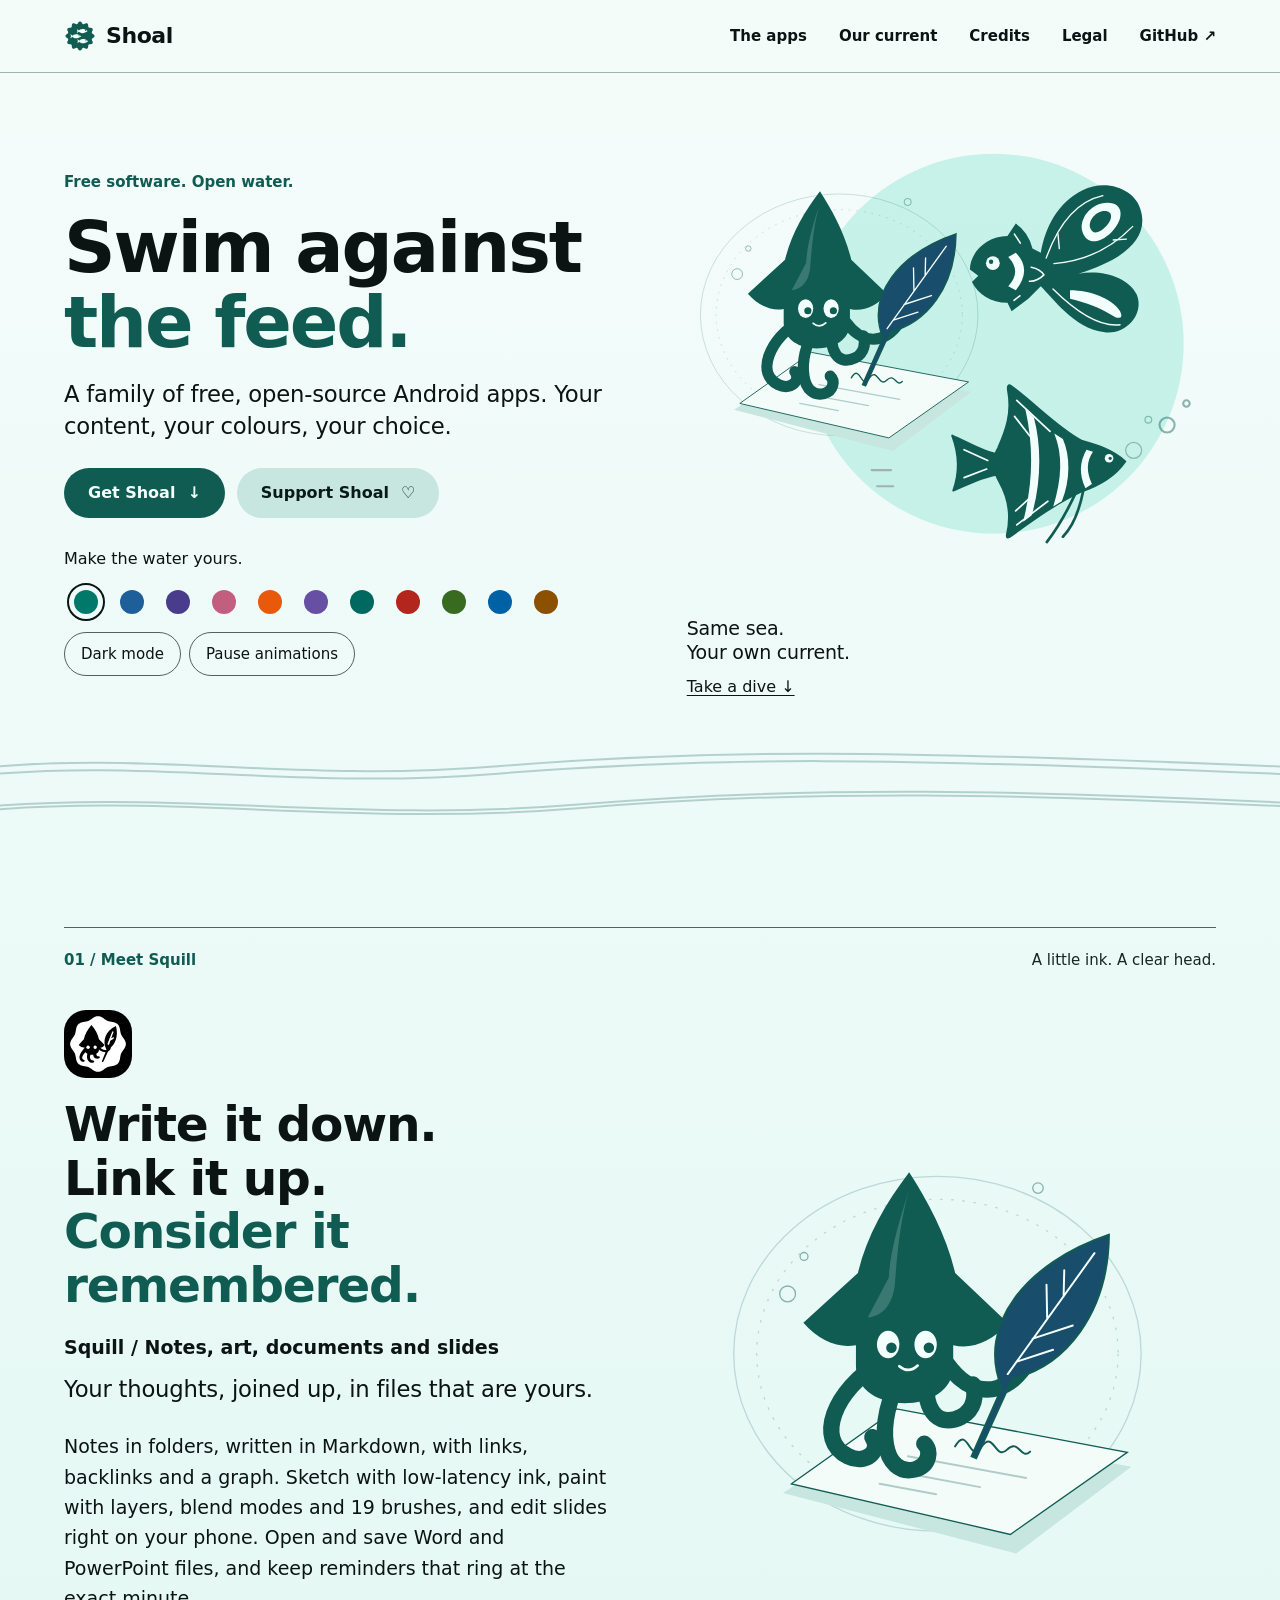
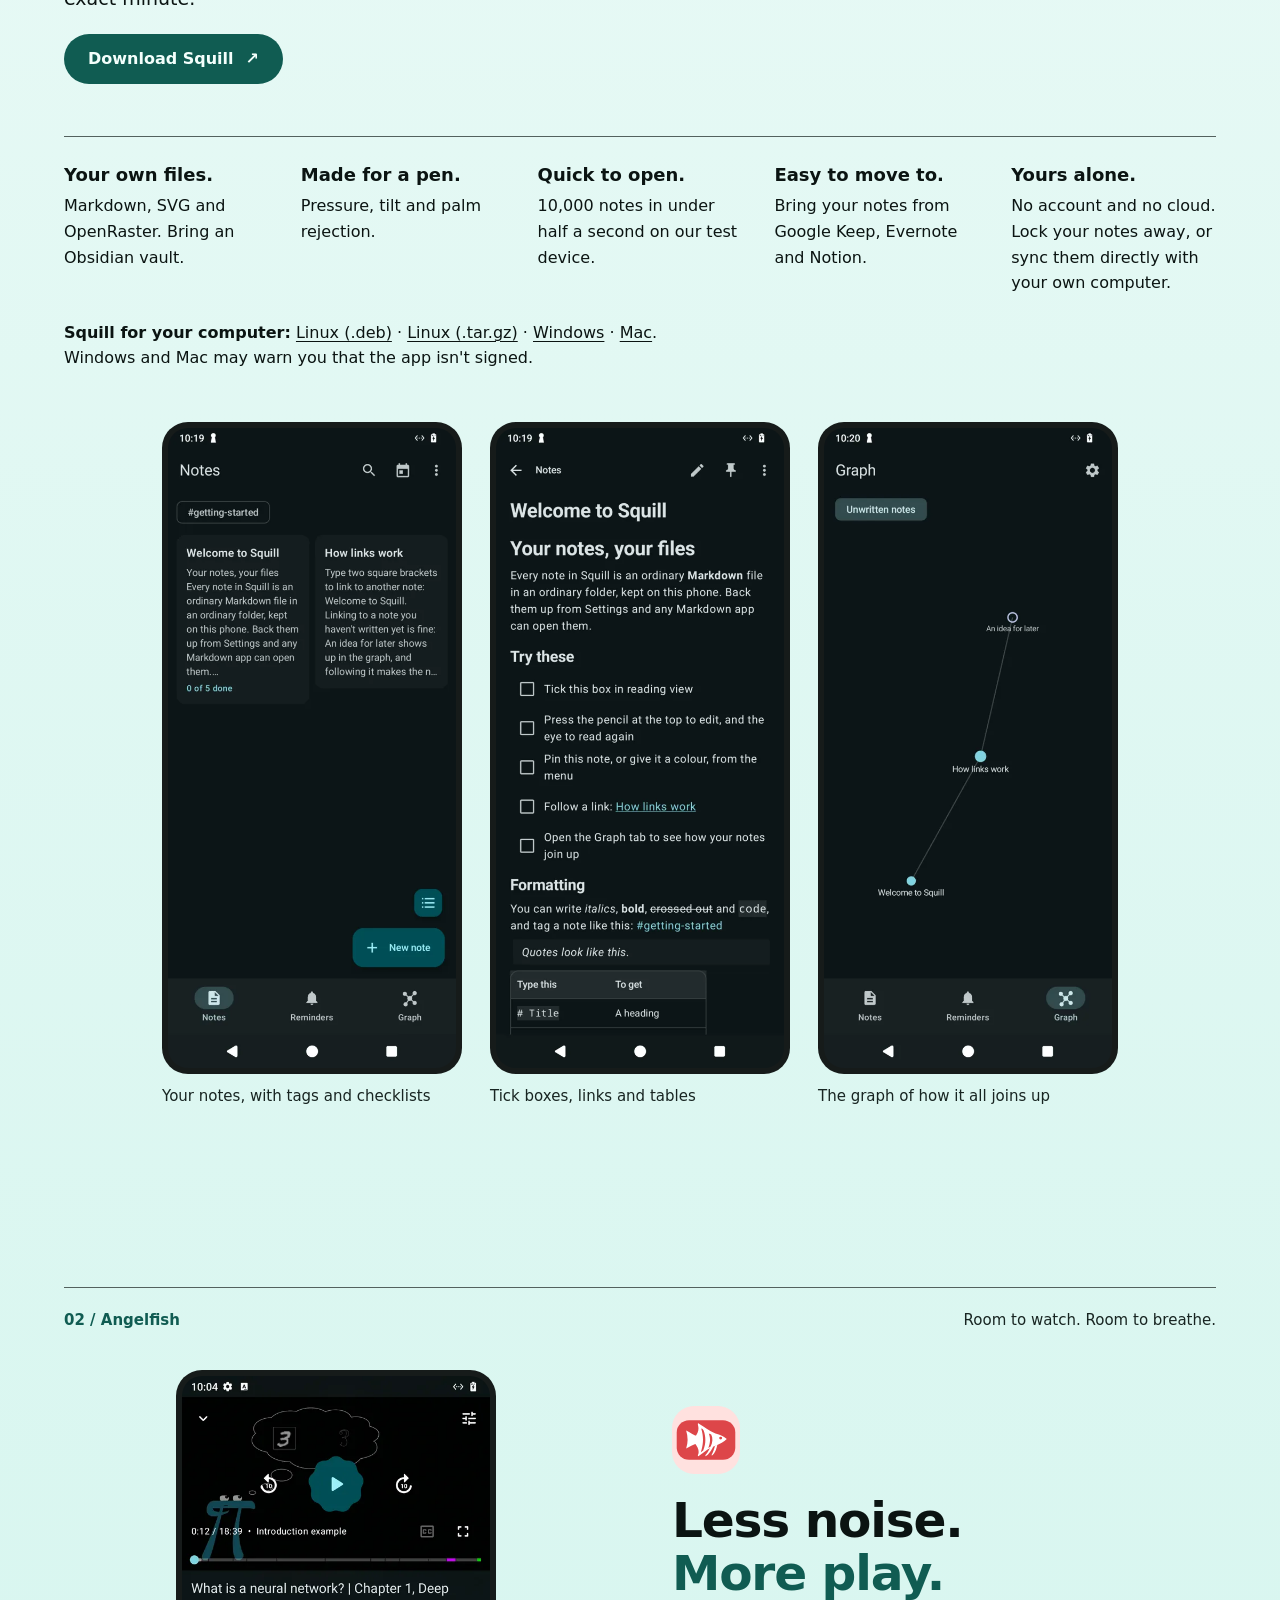
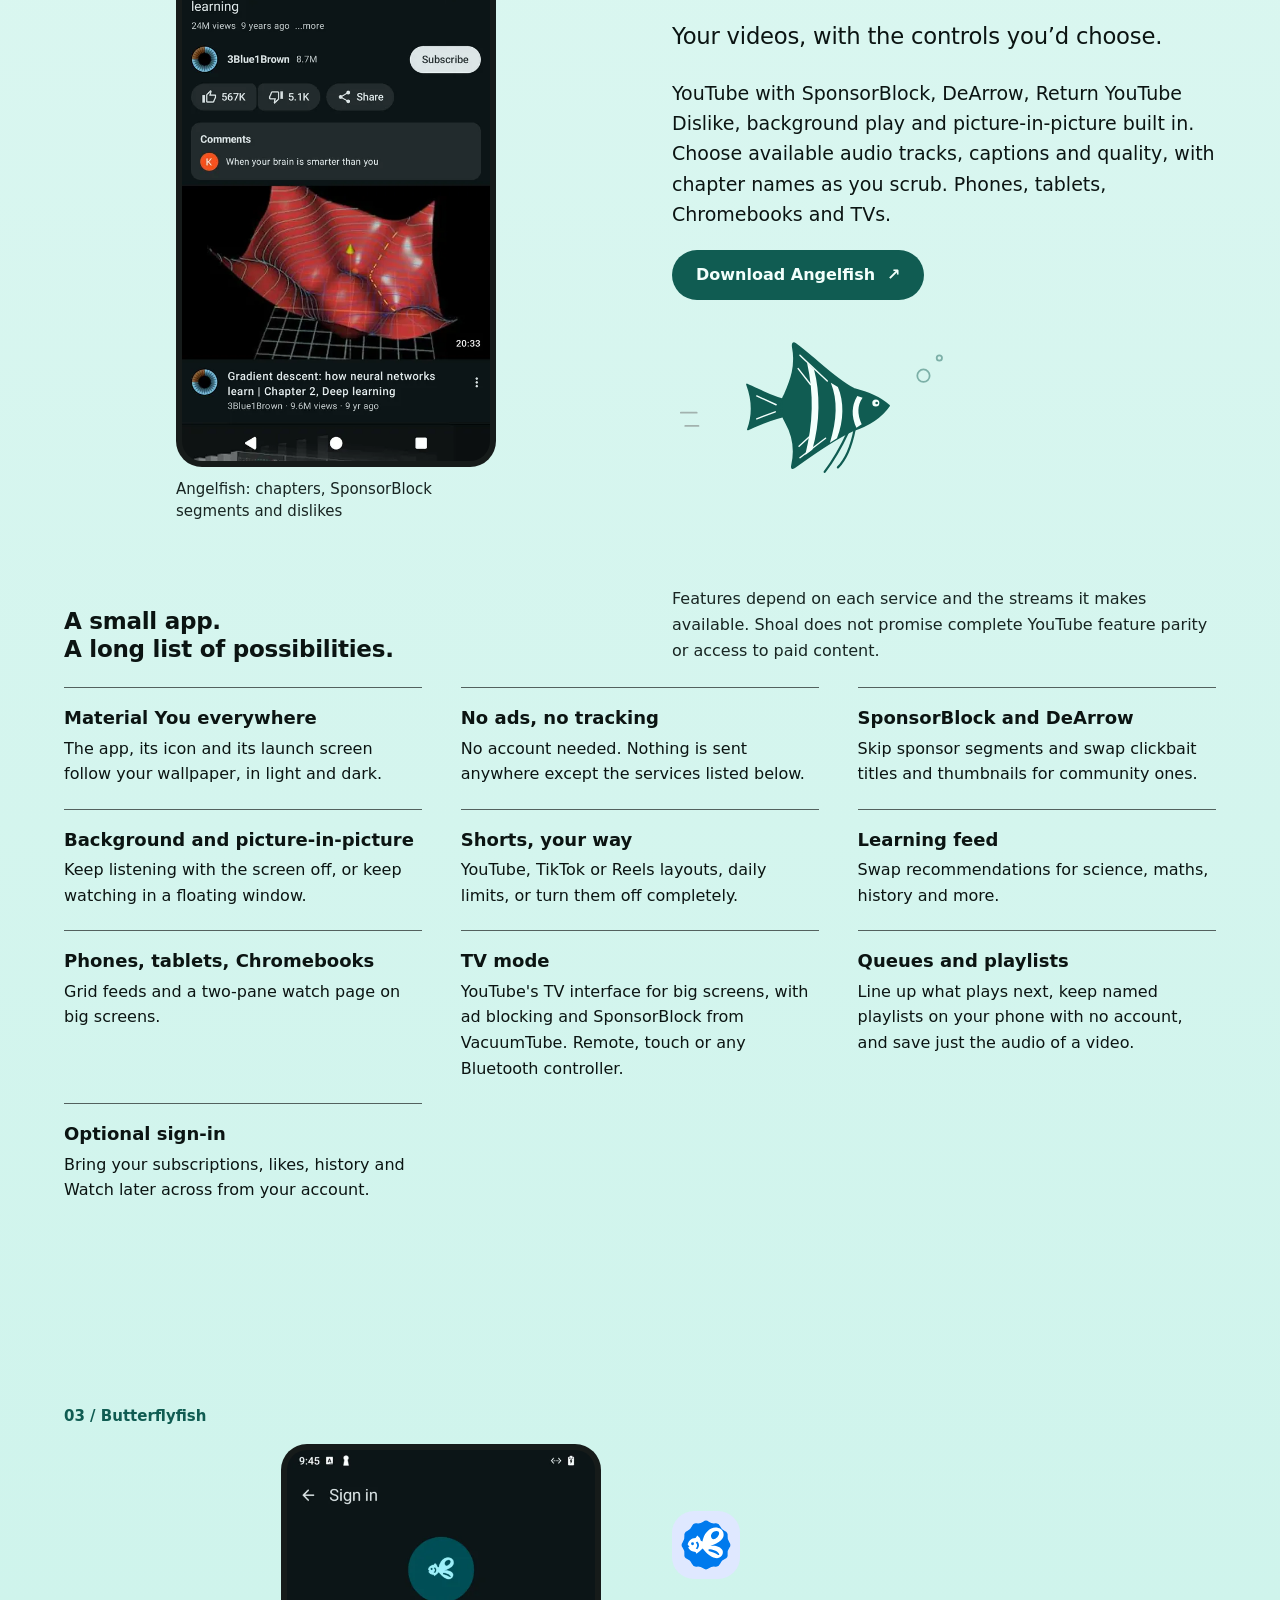
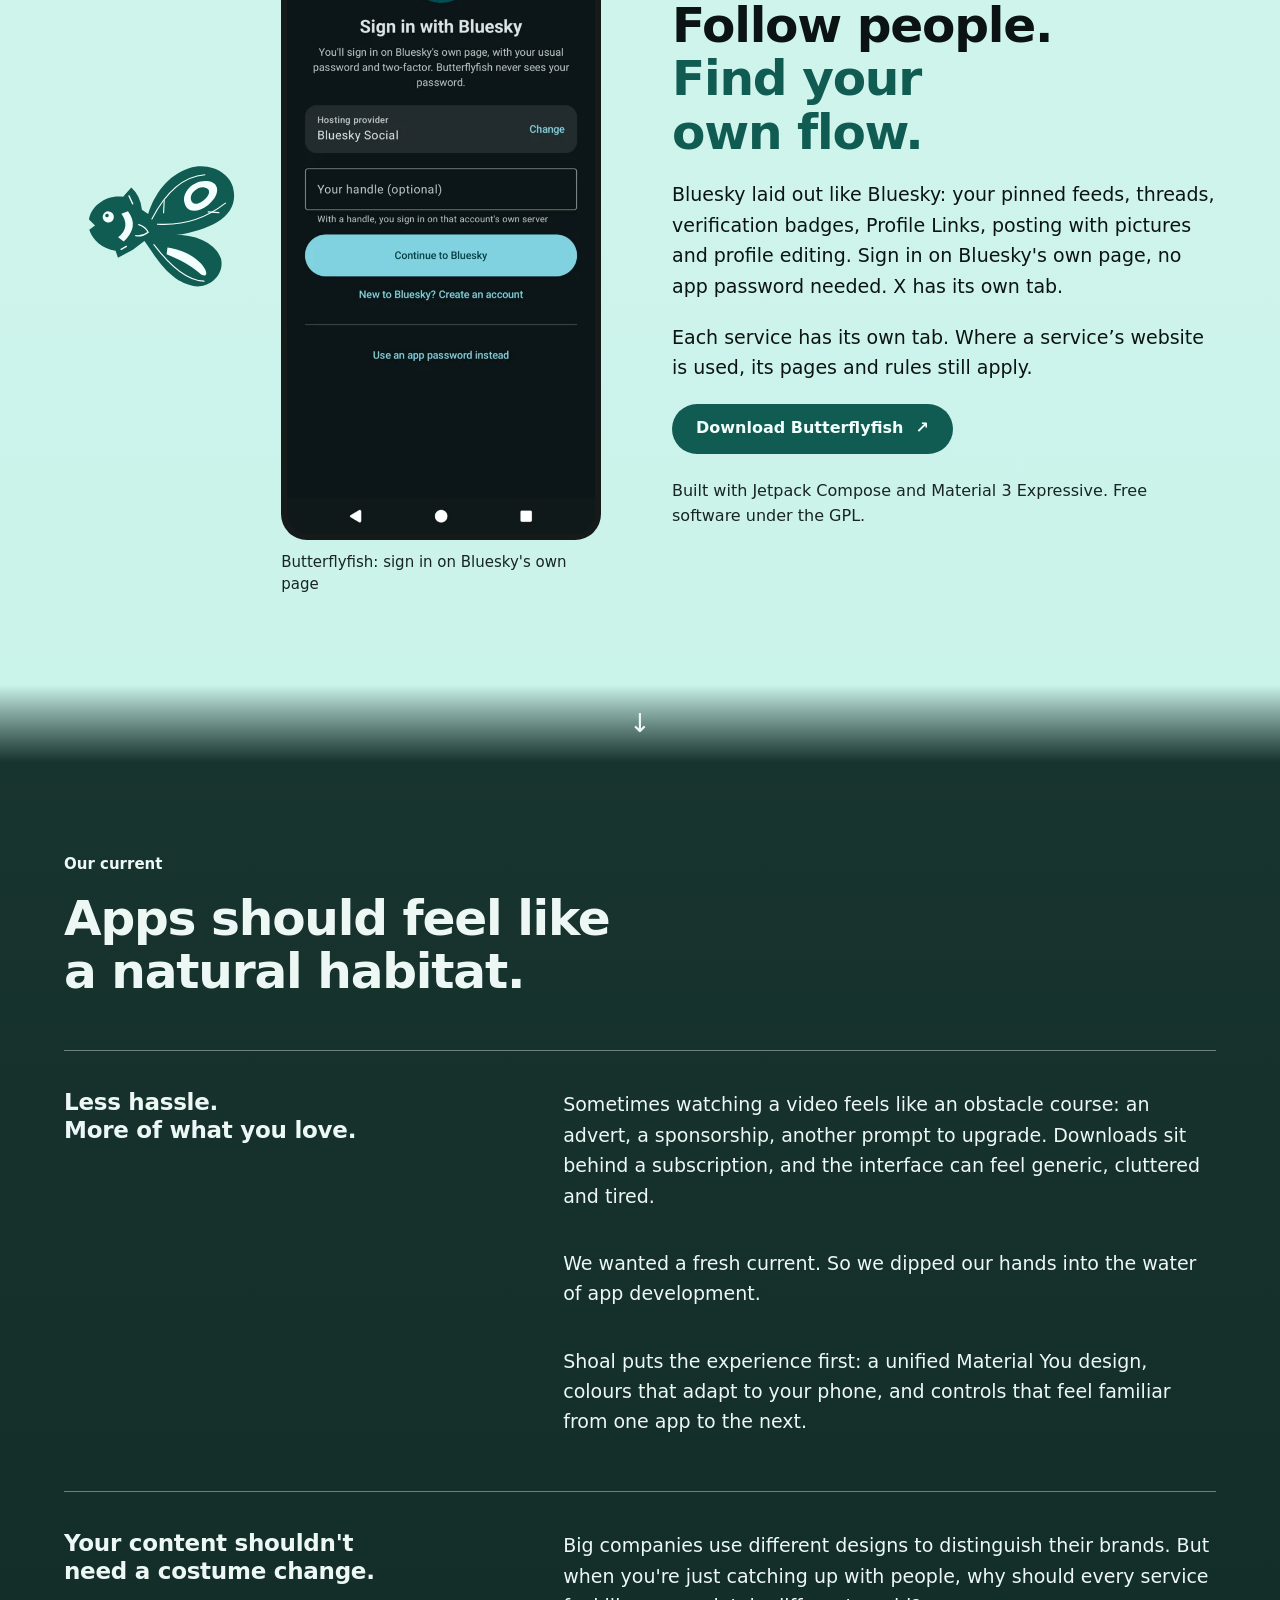
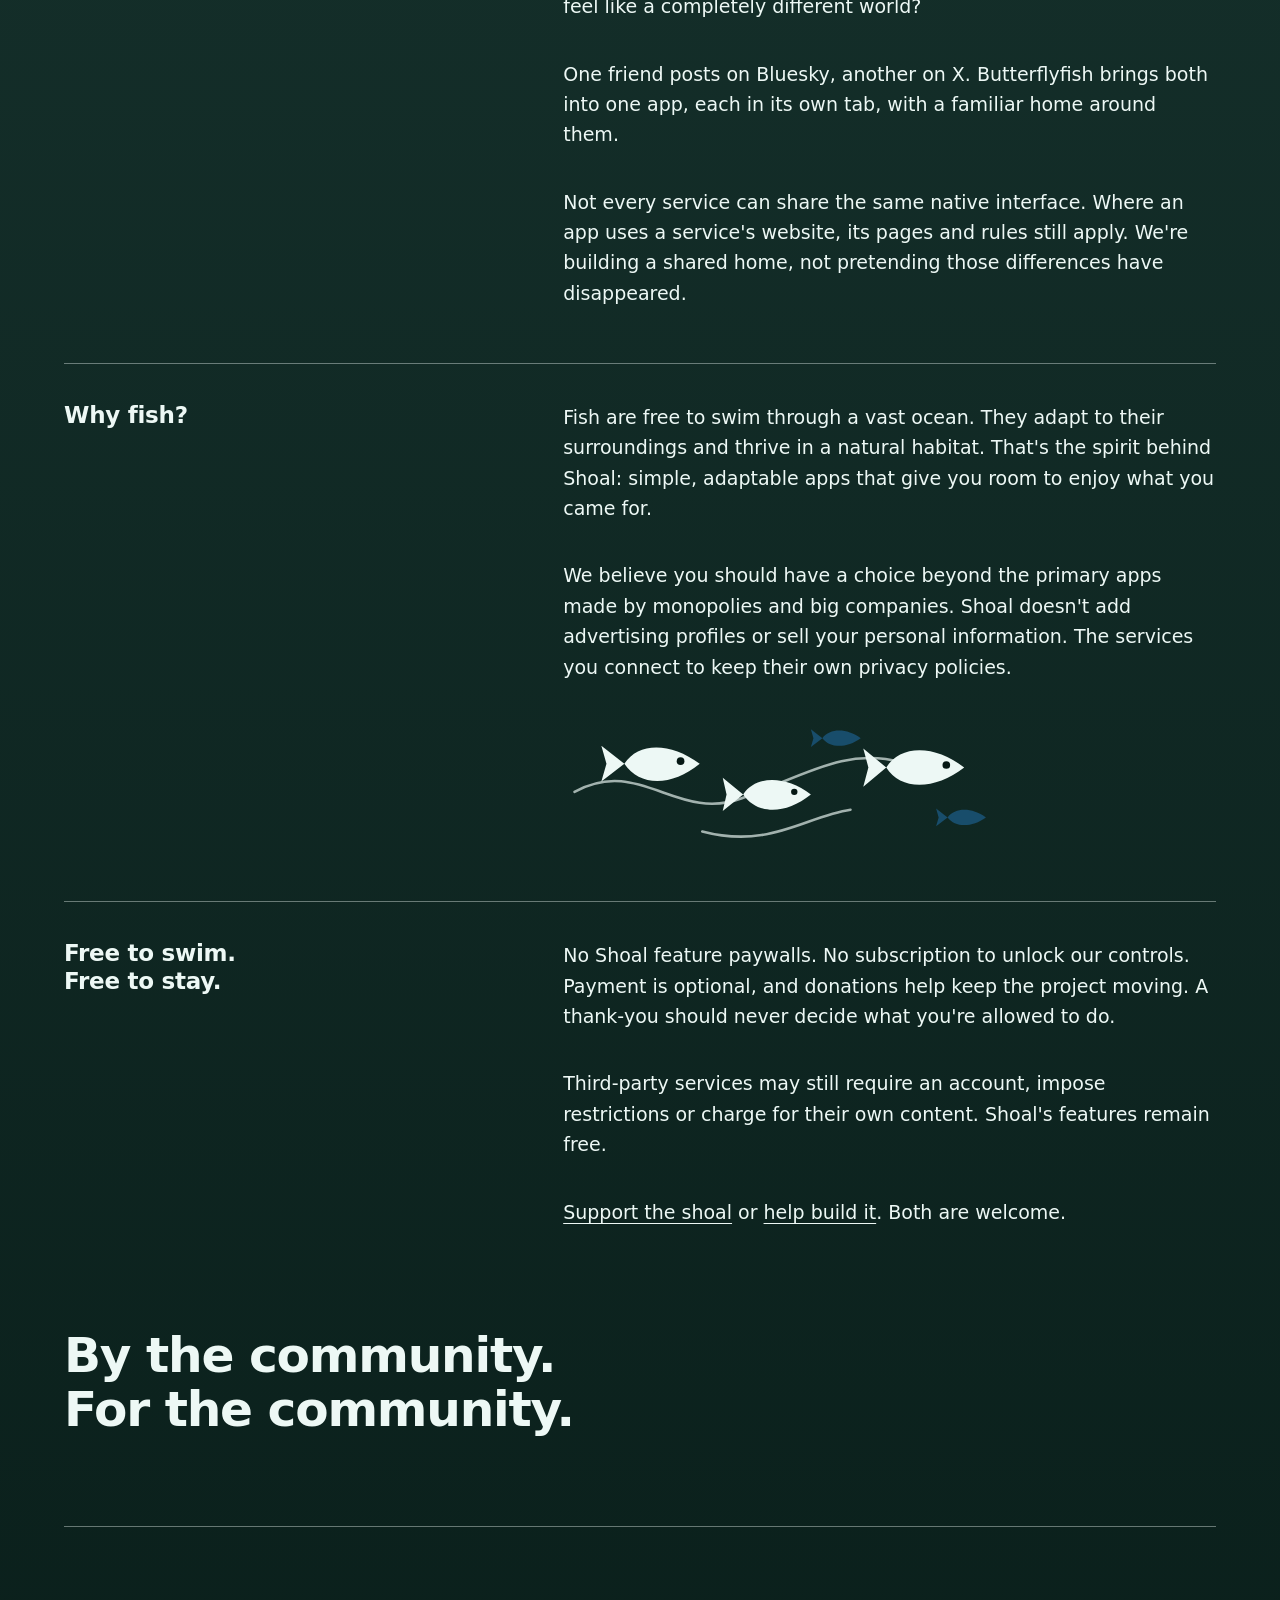
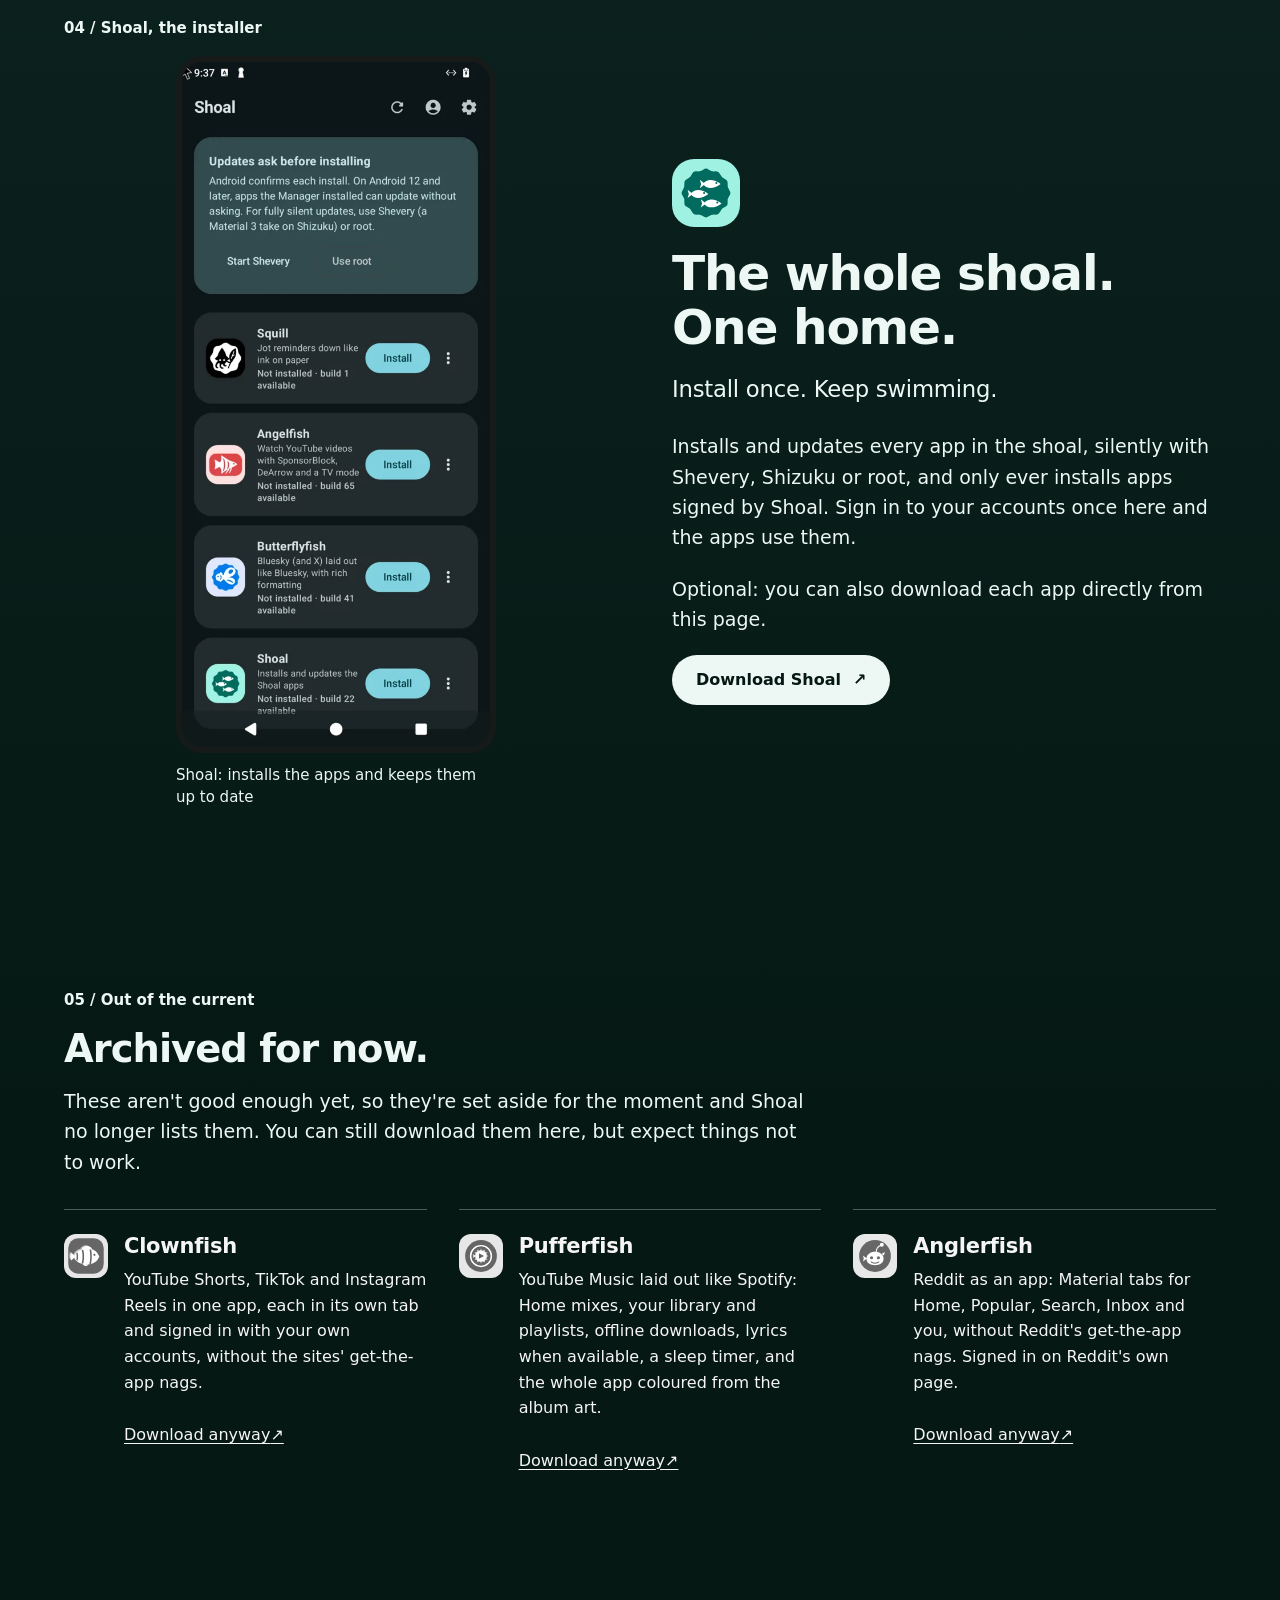
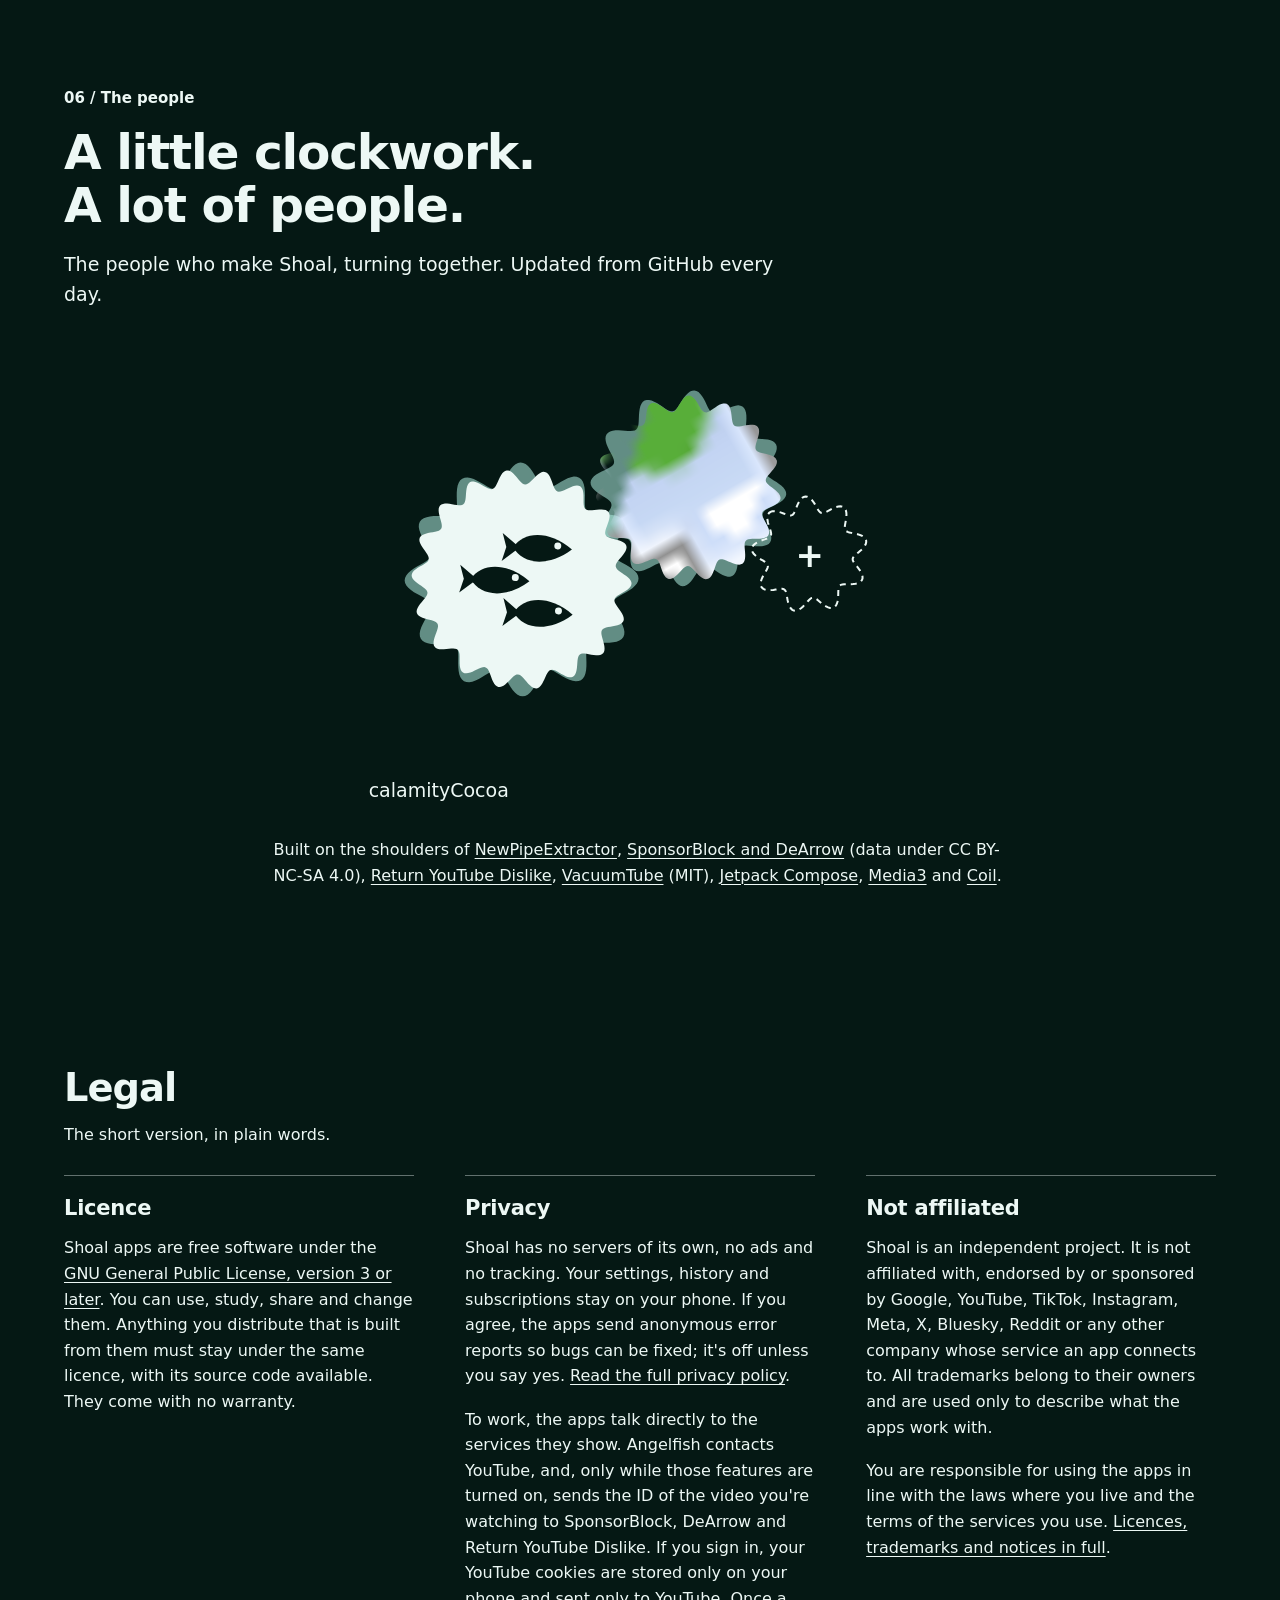
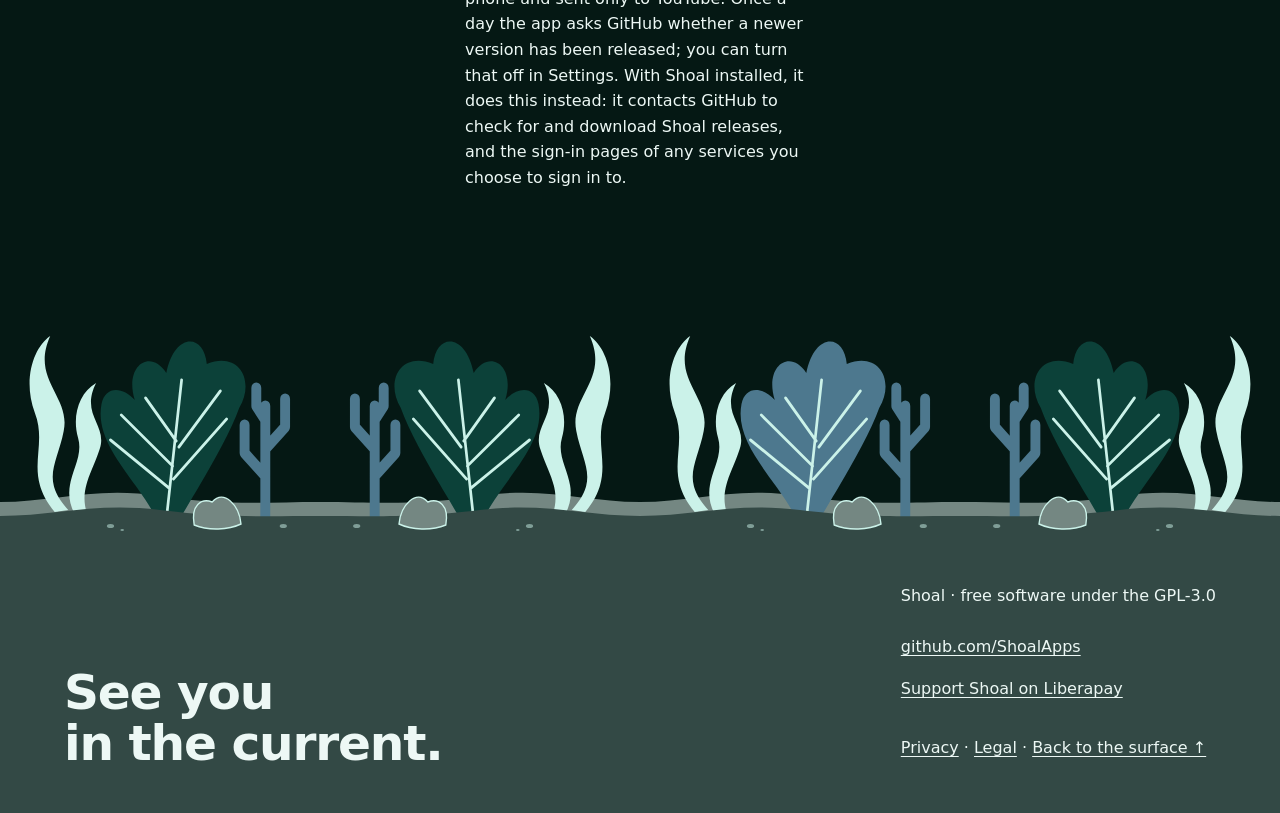
==== commit 1b924eb8: "Make phone screenshots a little smaller so the page is shorter Co-Authored-By: Claude Opus 5.5 <nore" ====
--- a/index.html
+++ b/index.html
@@ -7,9 +7,9 @@
 <meta name="description" content="Shoal: open-source Android apps that take on your wallpaper's colours with Material You.">
 <meta name="theme-color" content="#006b5e">
 <link rel="icon" href="logo.svg" type="image/svg+xml">
-<link rel="stylesheet" href="assets/shoal.css?v=20261105c">
-<link rel="stylesheet" href="assets/ocean.css?v=20261105c">
-<script src="assets/ocean.js?v=20261105c" defer></script>
+<link rel="stylesheet" href="assets/shoal.css?v=20261105d">
+<link rel="stylesheet" href="assets/ocean.css?v=20261105d">
+<script src="assets/ocean.js?v=20261105d" defer></script>
 </head>
 <body><!-- Clip path for avatars: a Material cookie shape, built by script. -->
 <svg width="0" height="0" style="position:absolute" aria-hidden="true" focusable="false">
--- a/assets/ocean.css
+++ b/assets/ocean.css
@@ -7,7 +7,7 @@
   --reef-leaf: color-mix(in srgb, var(--primary-container) 55%, var(--foam));
   --reef-fan: color-mix(in srgb, var(--primary) 60%, var(--abyss));
   --reef-coral: color-mix(in srgb, var(--tertiary-container) 75%, var(--foam));
-  --shot: min(74vw, 300px);
+  --shot: min(64vw, 270px);
 }
 section { scroll-margin-top: 88px; }
 
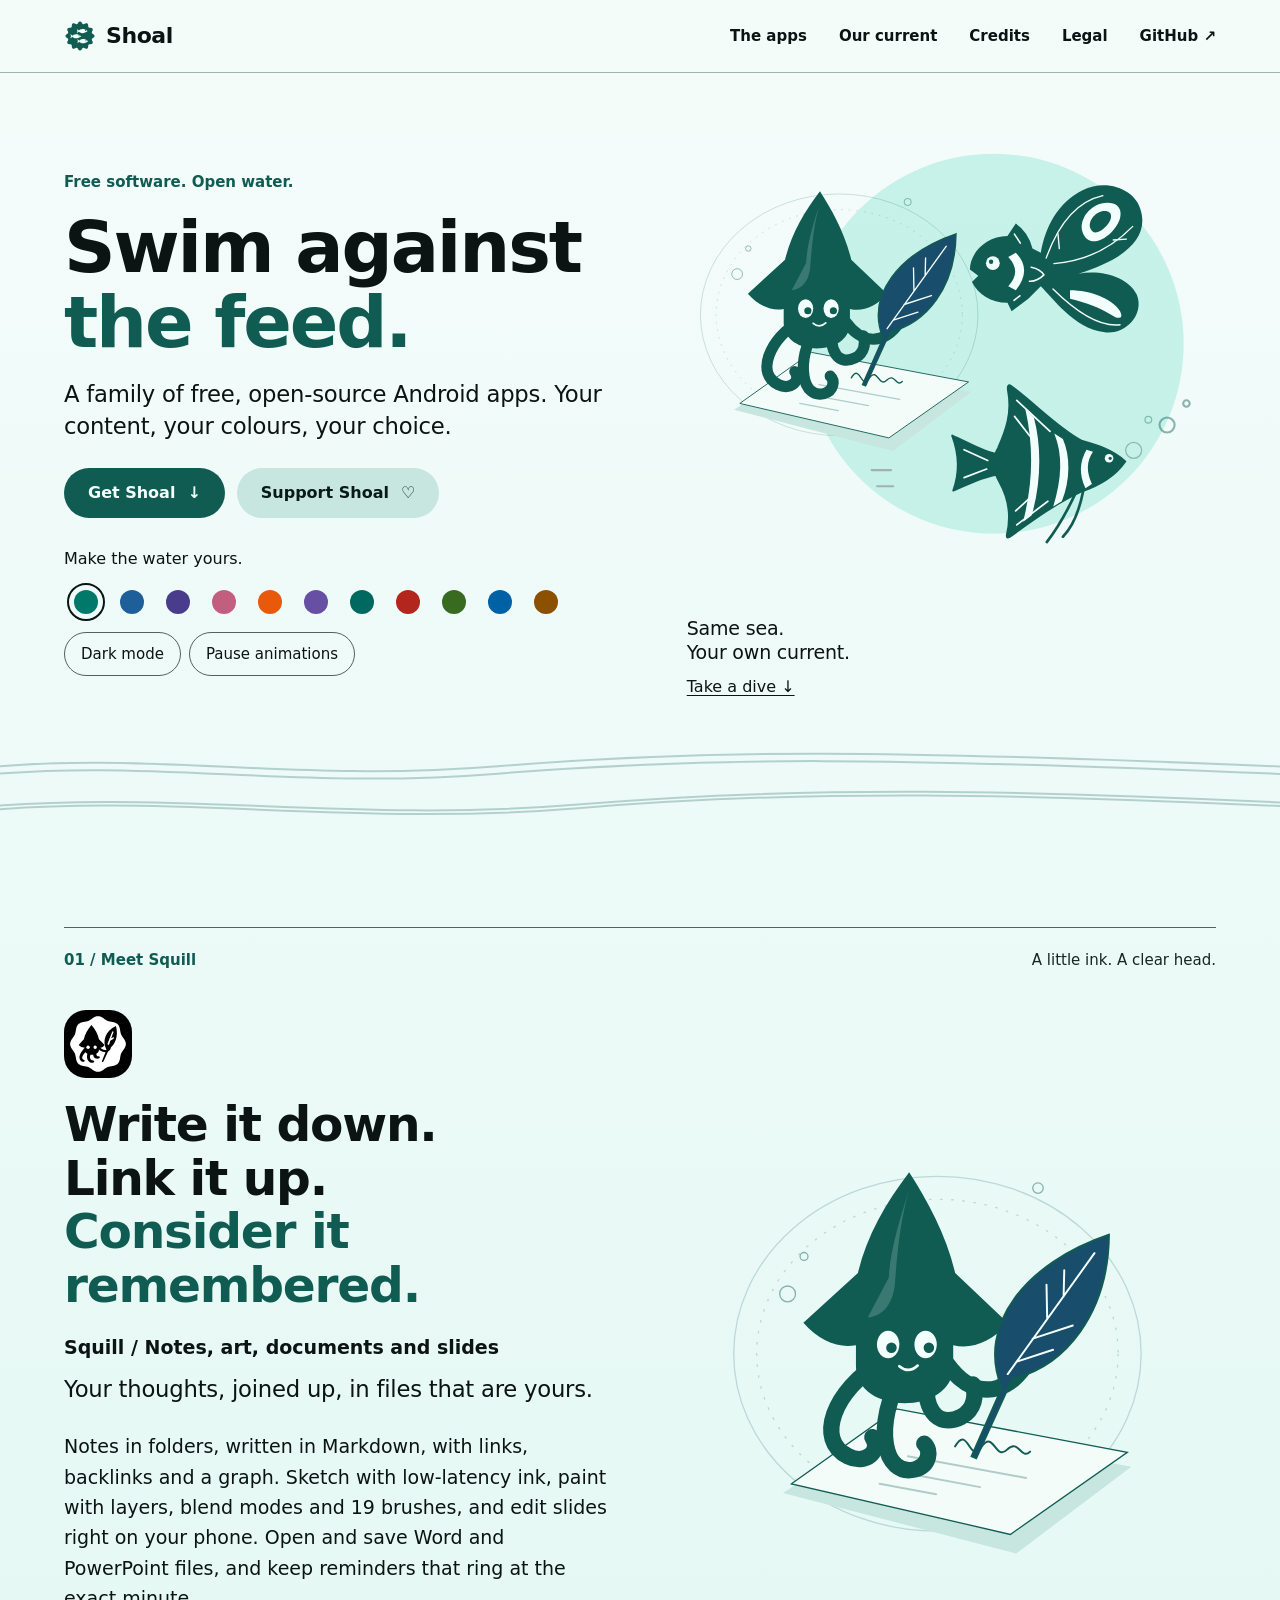
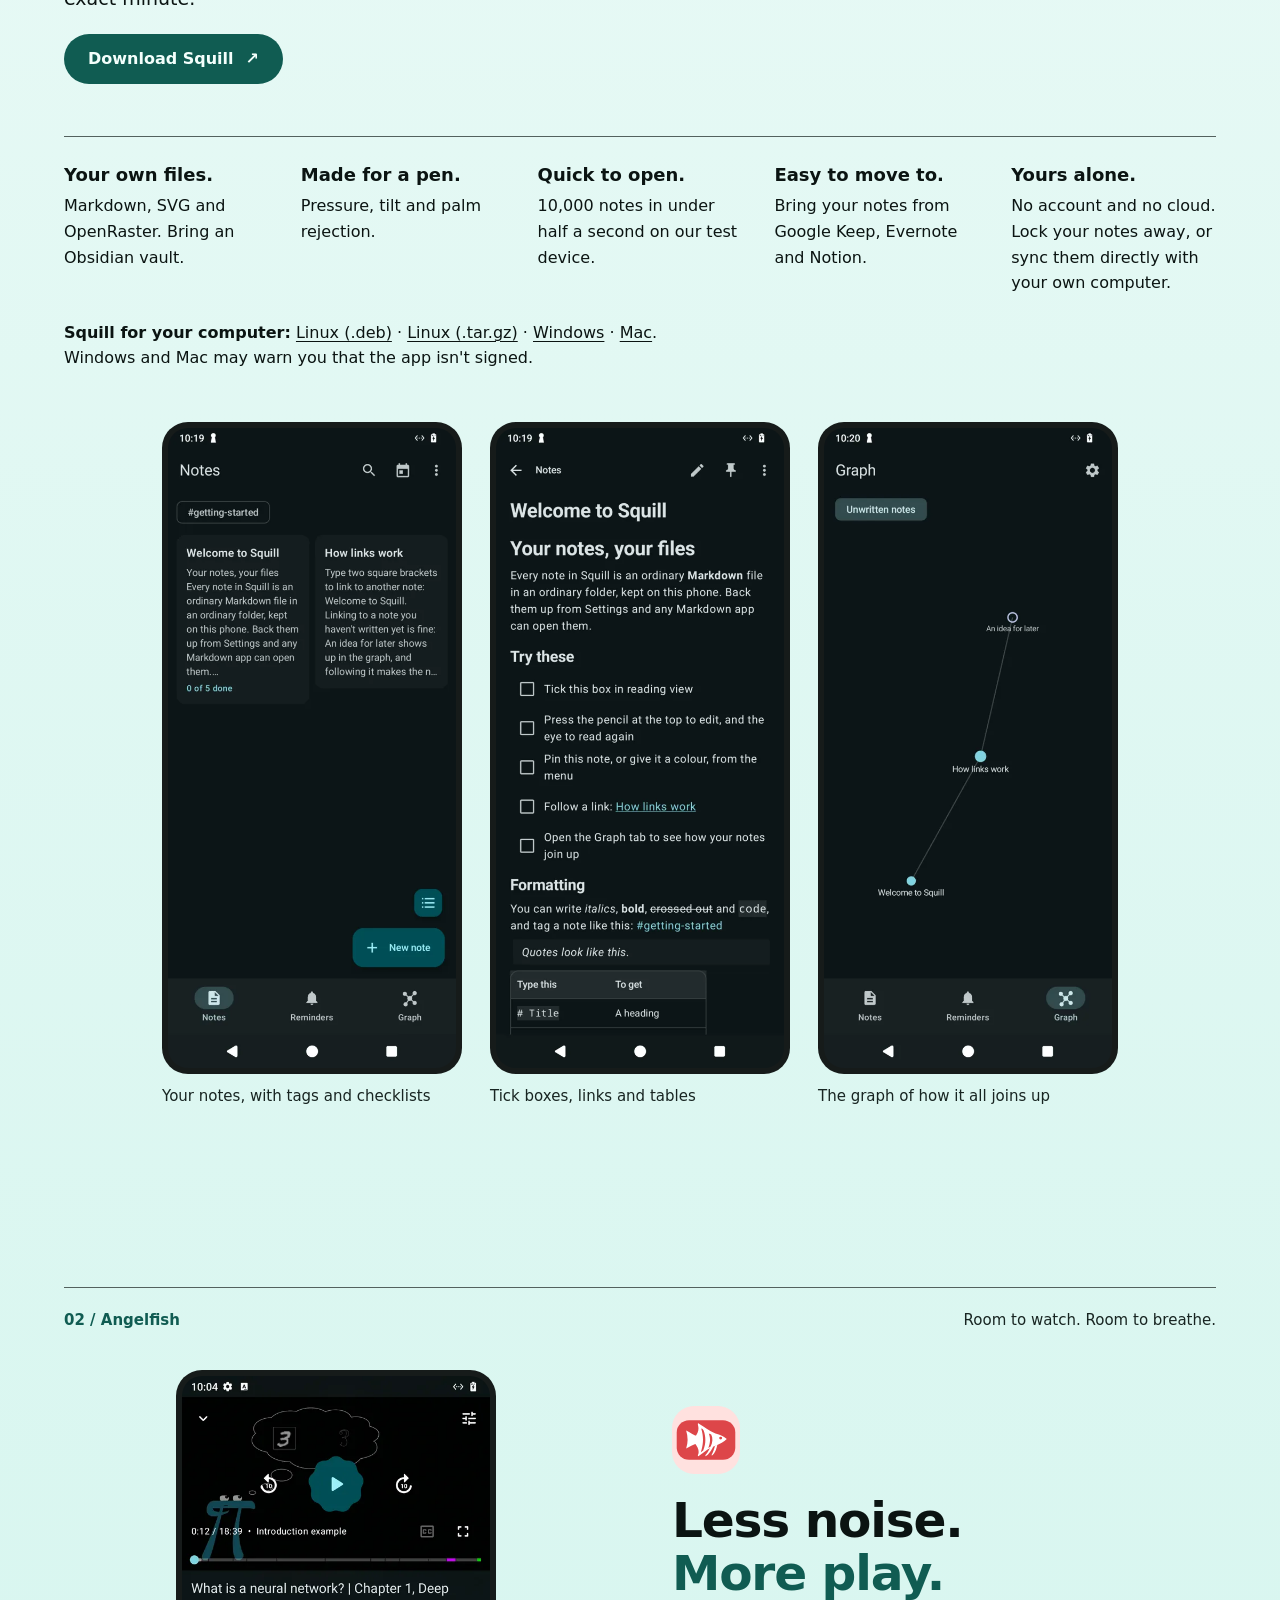
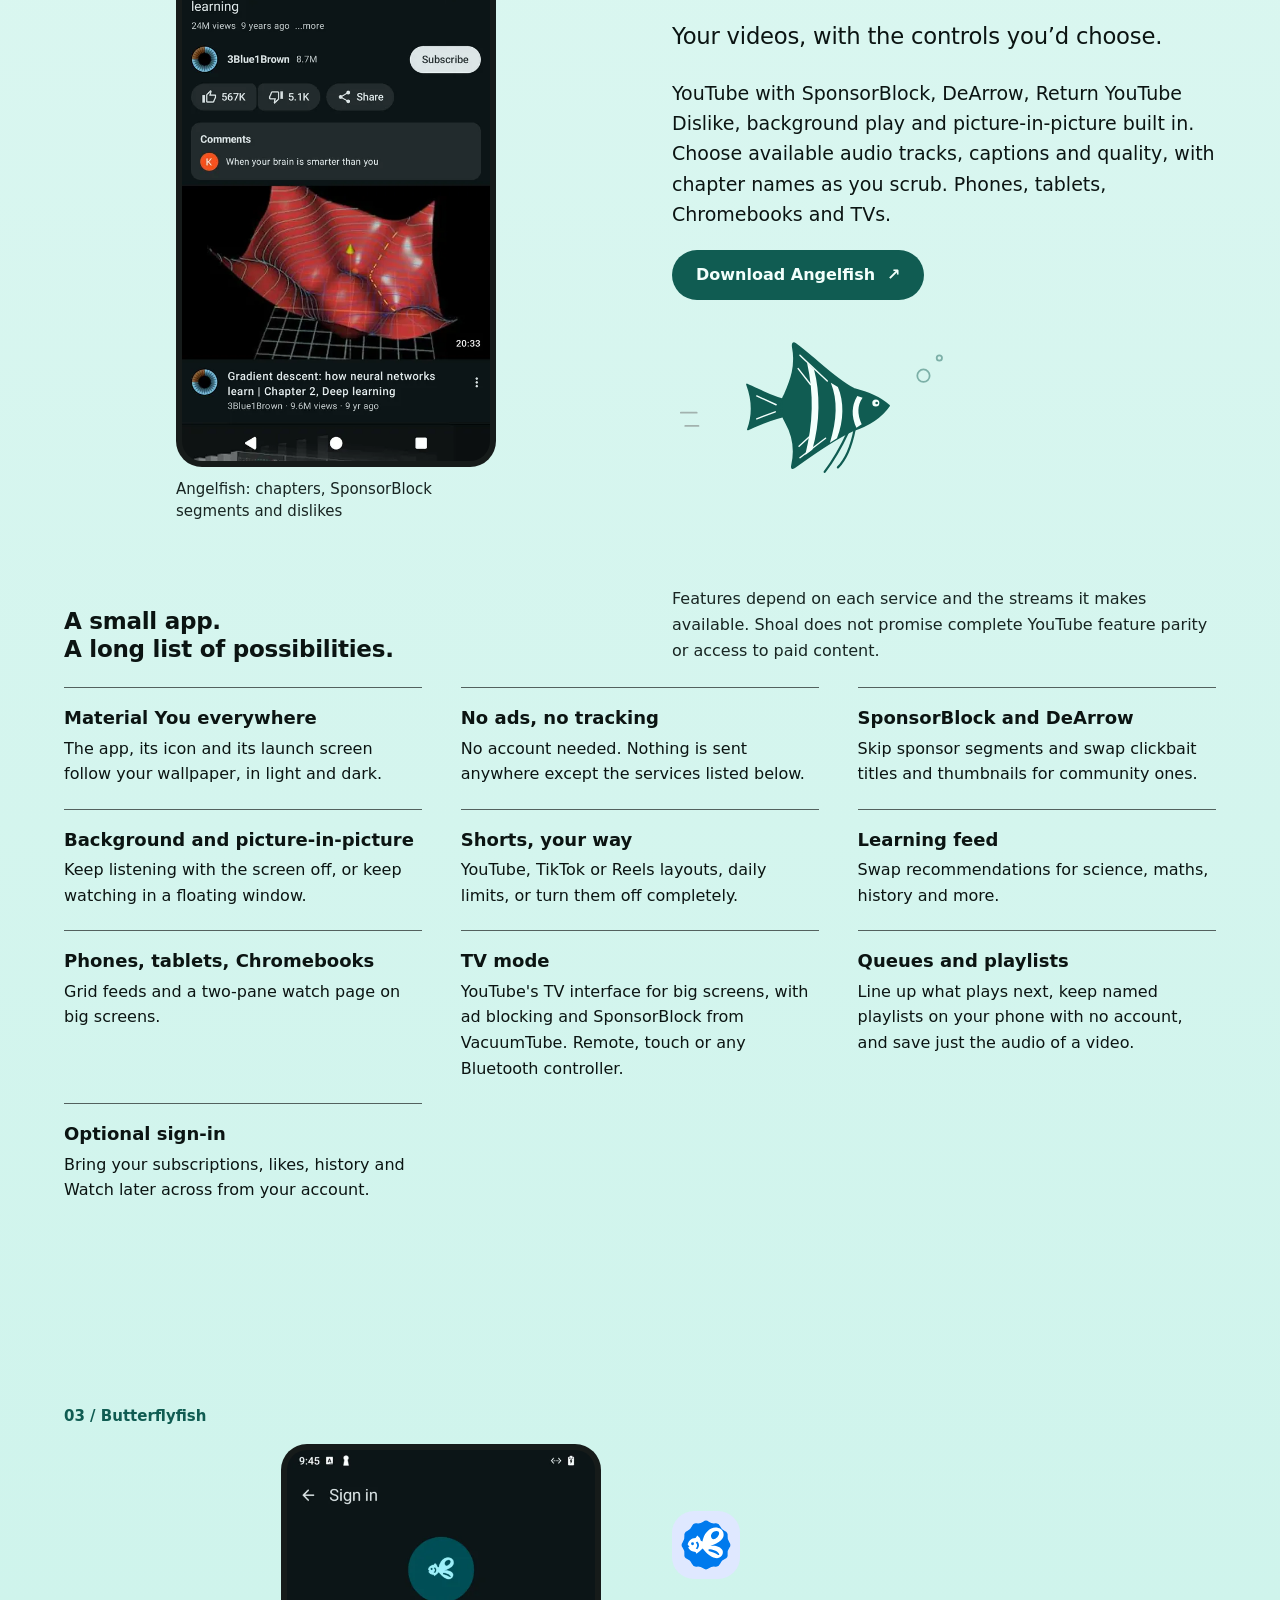
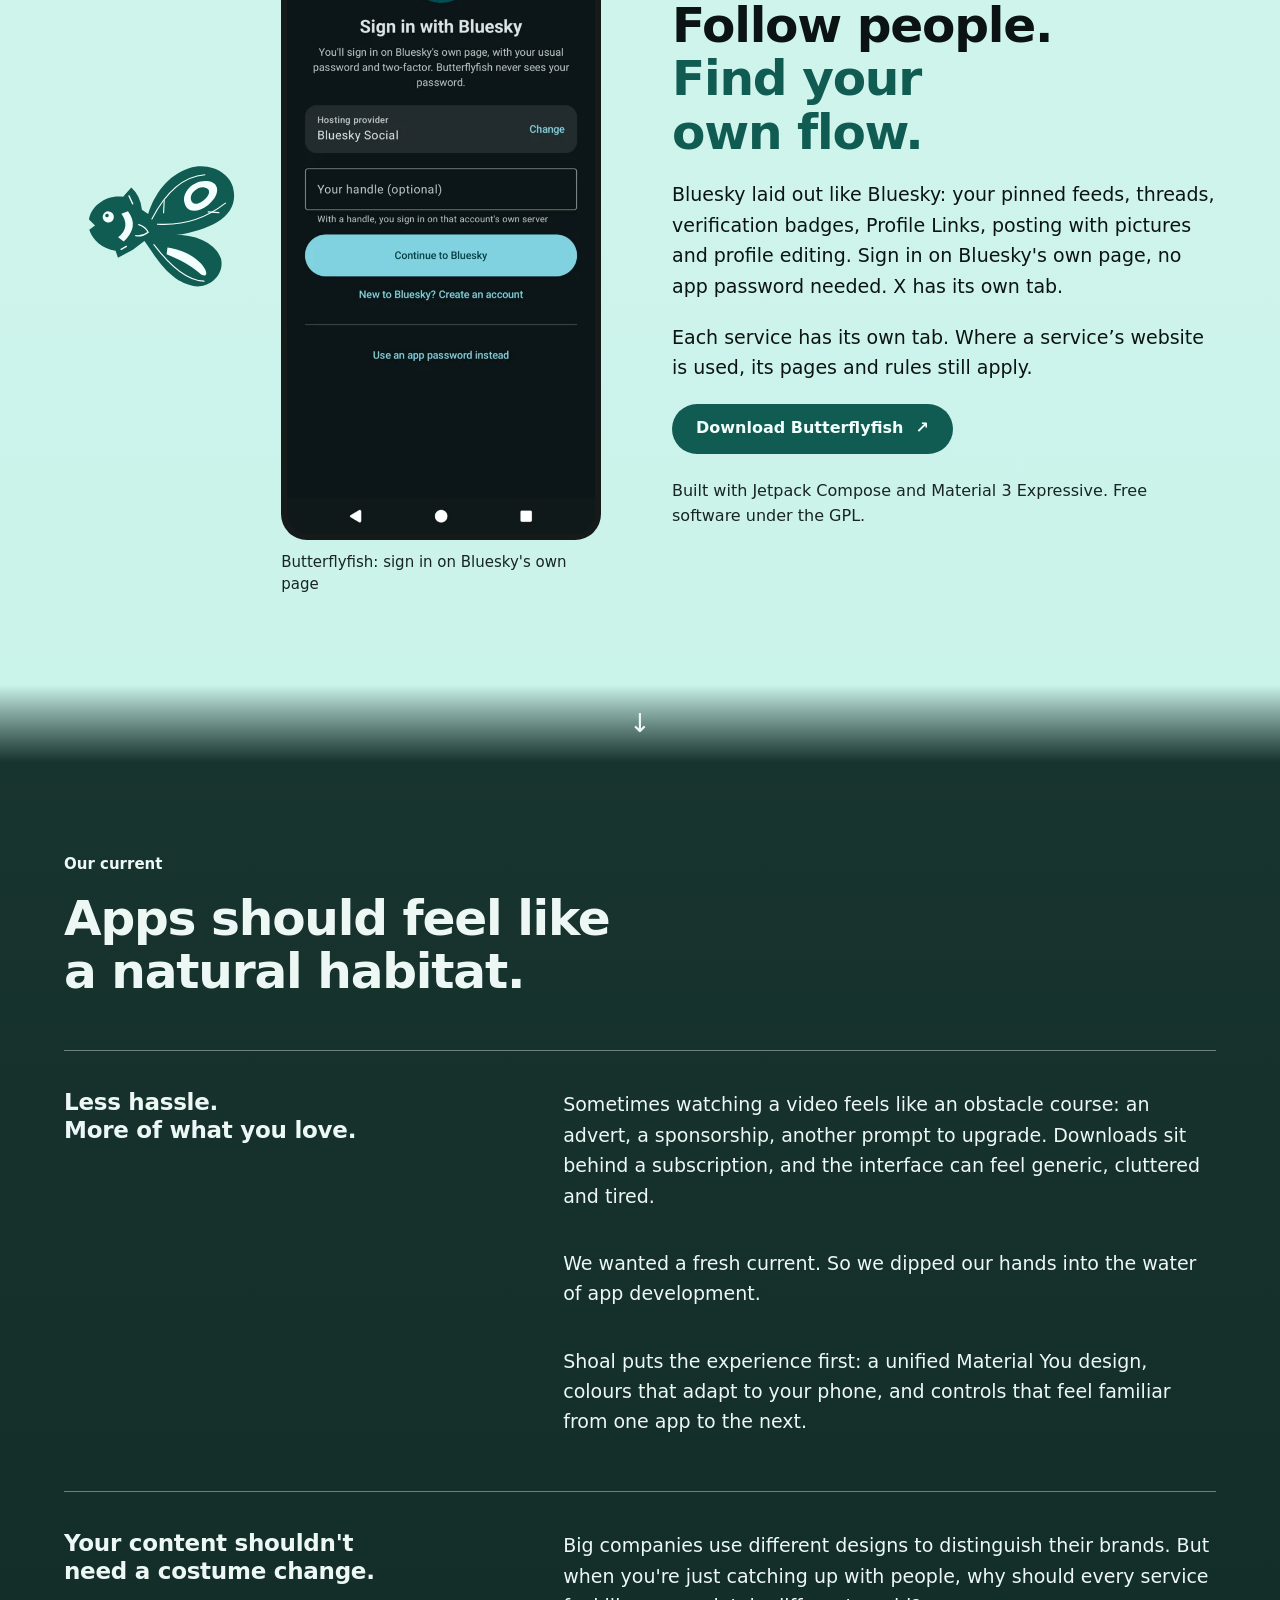
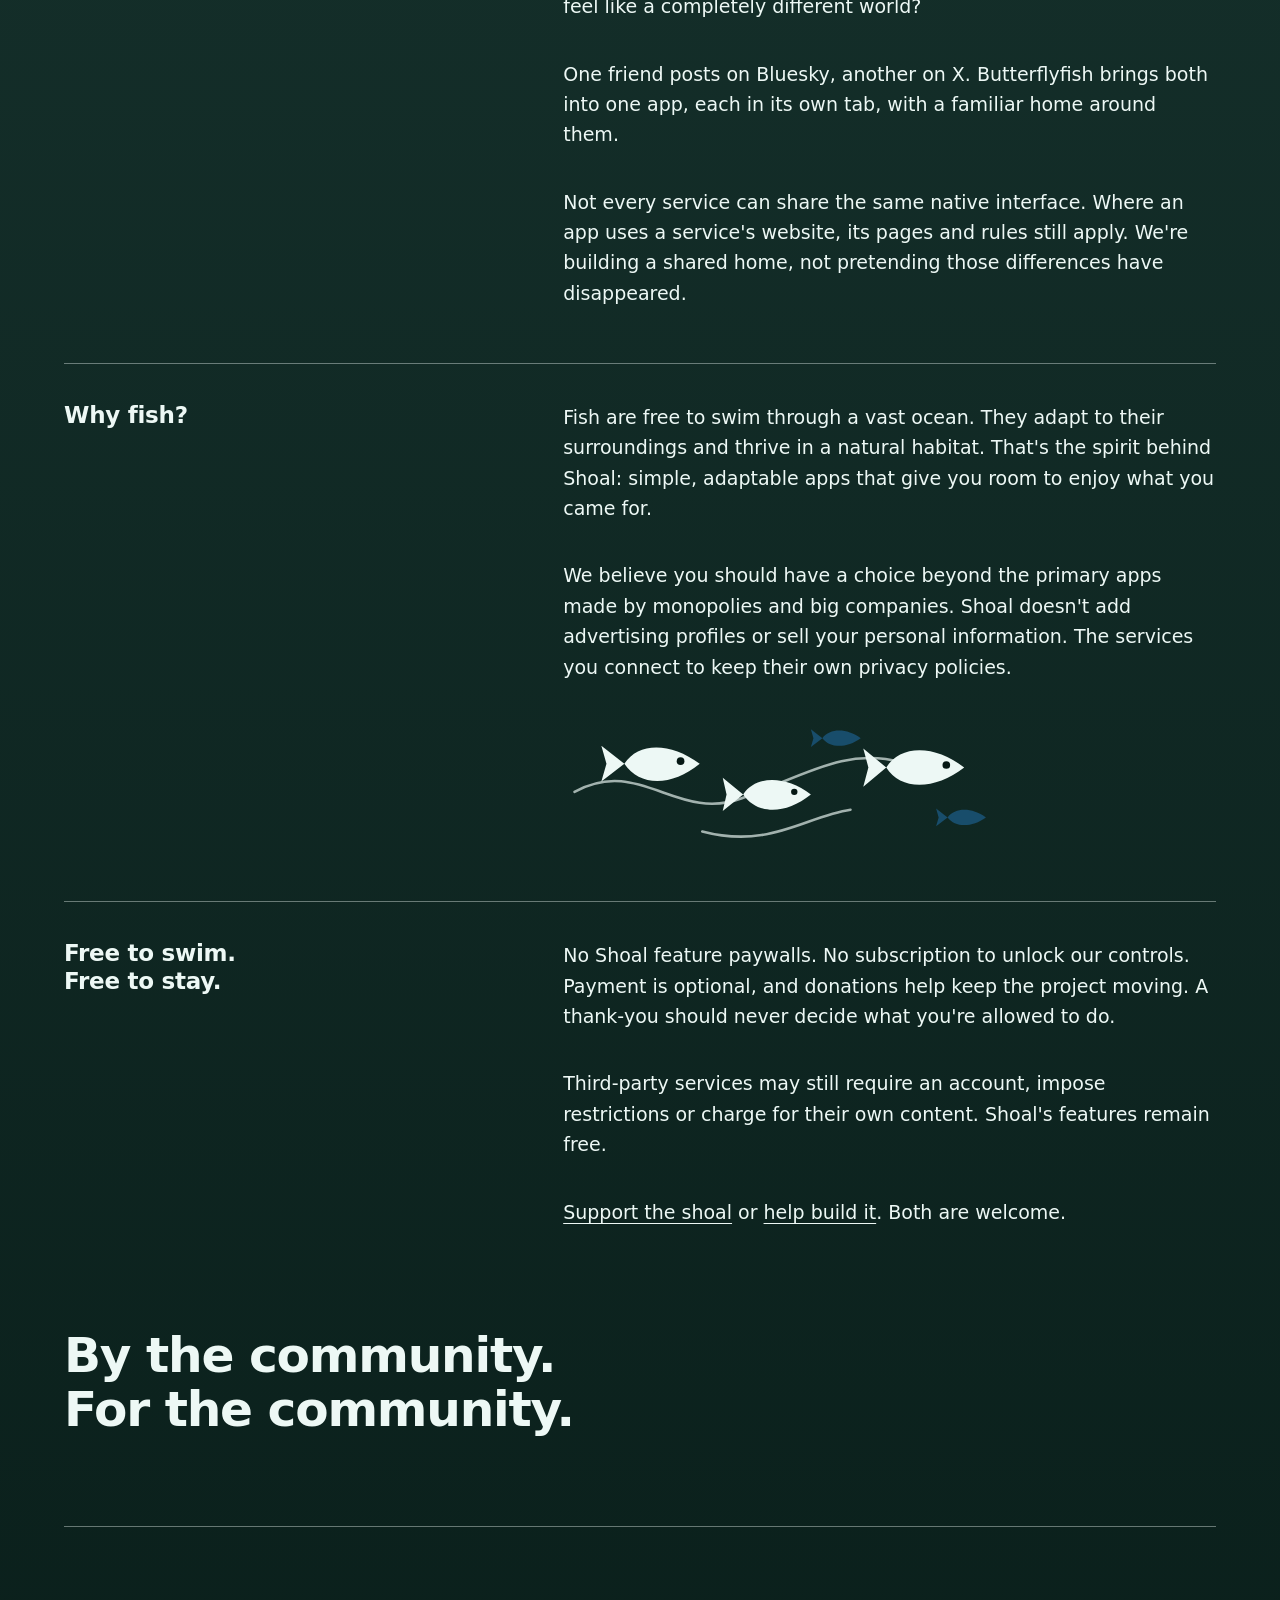
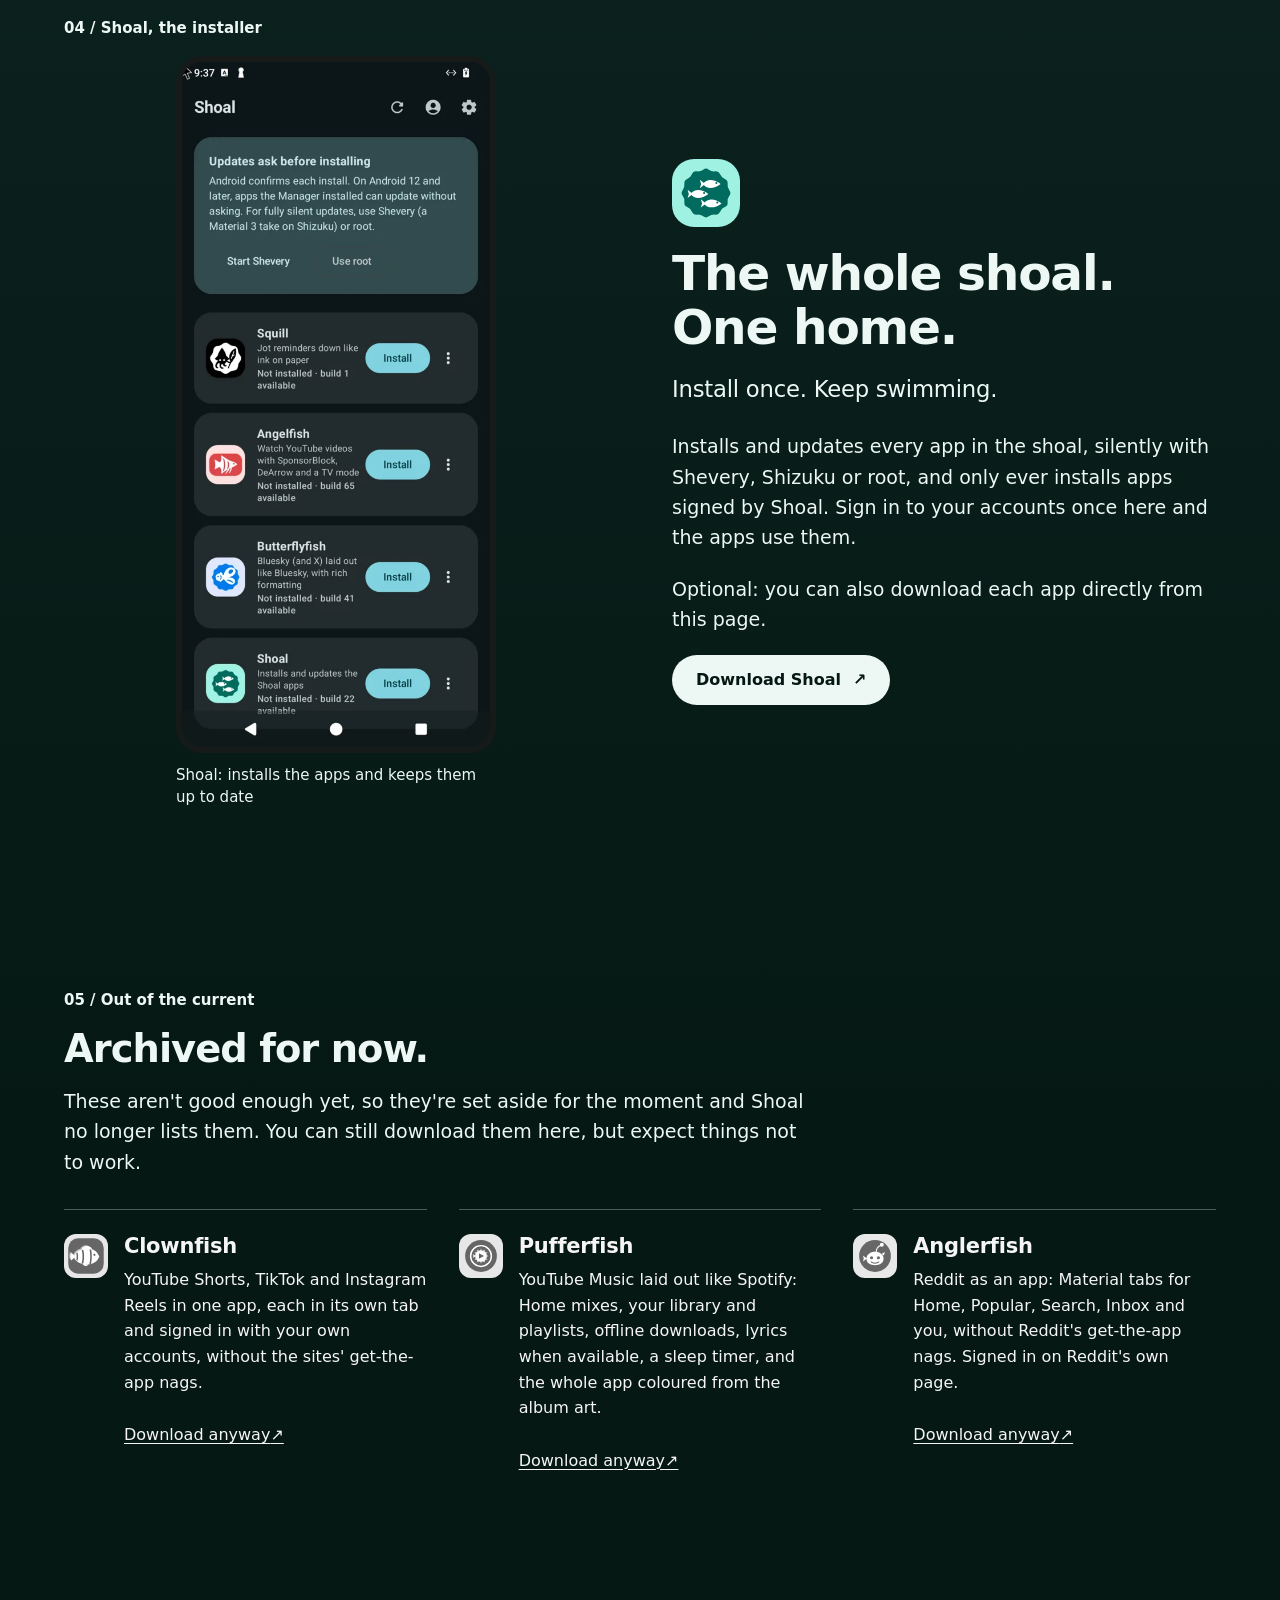
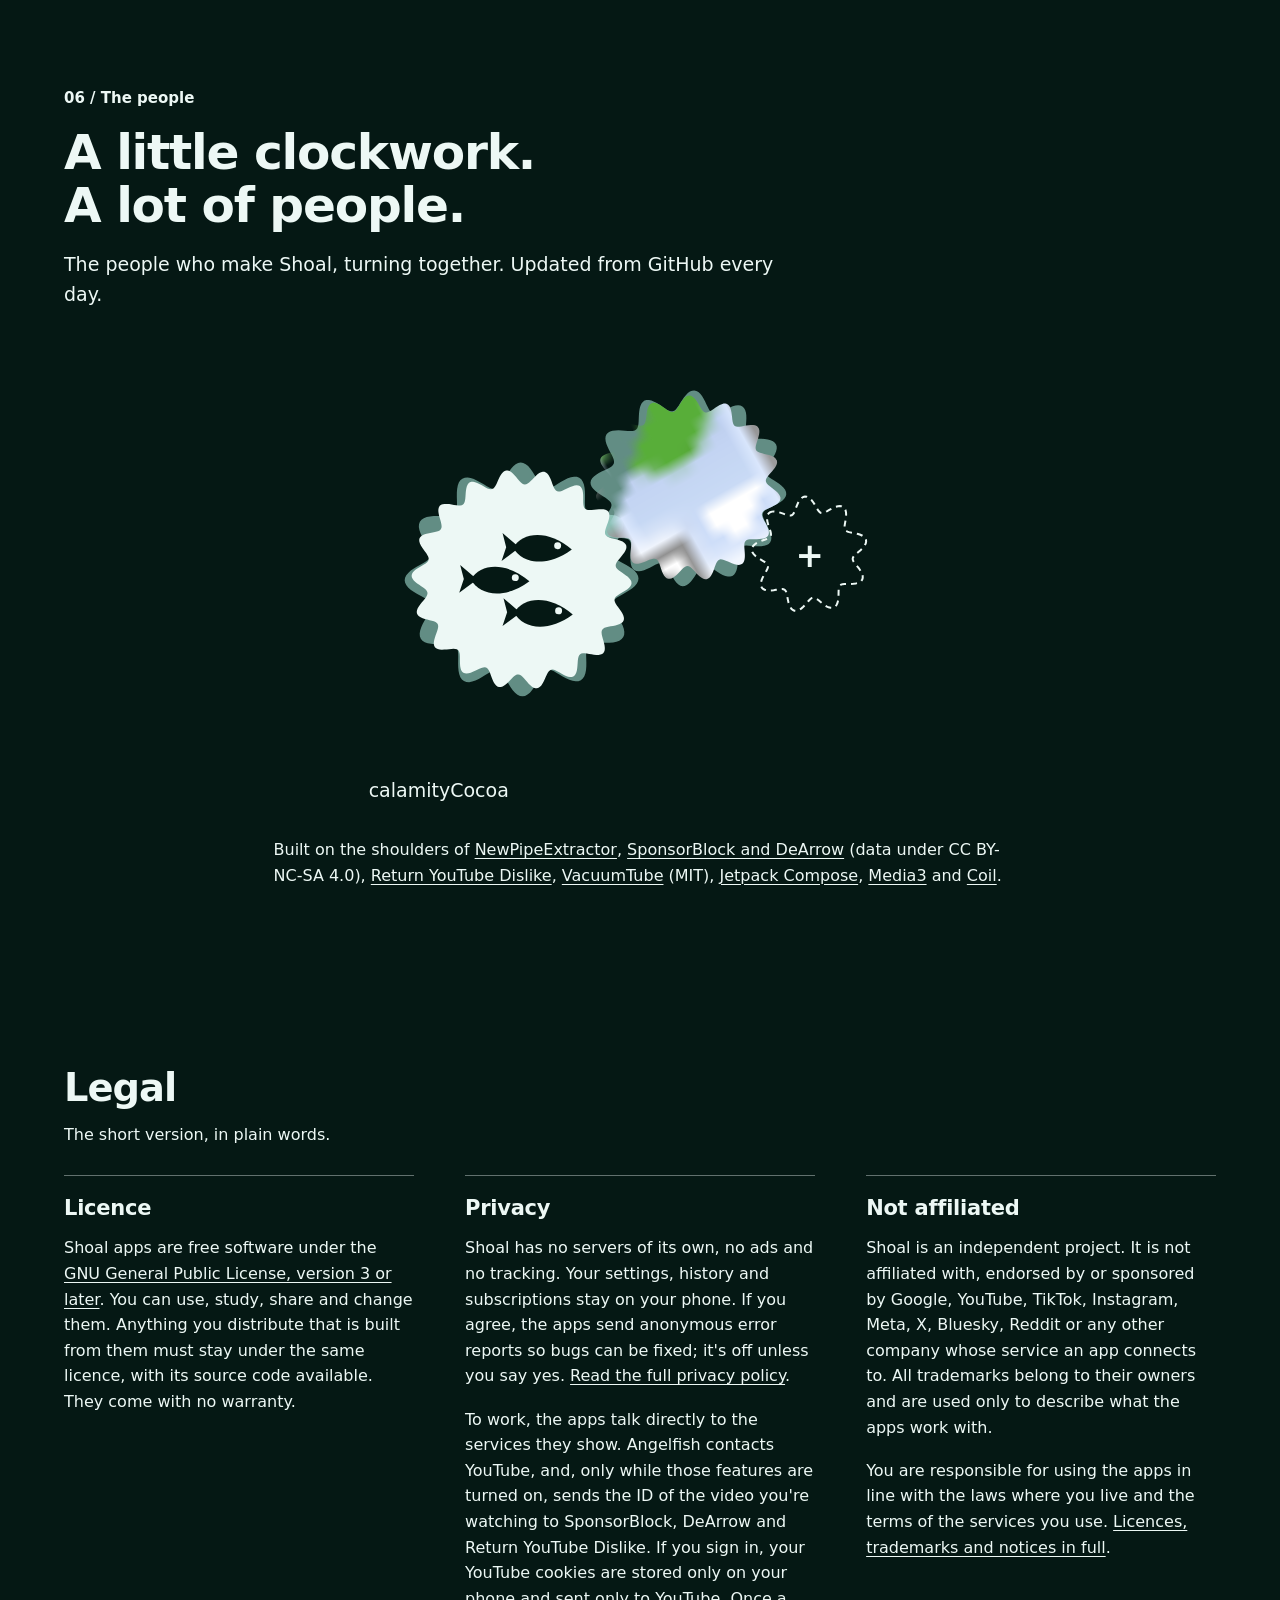
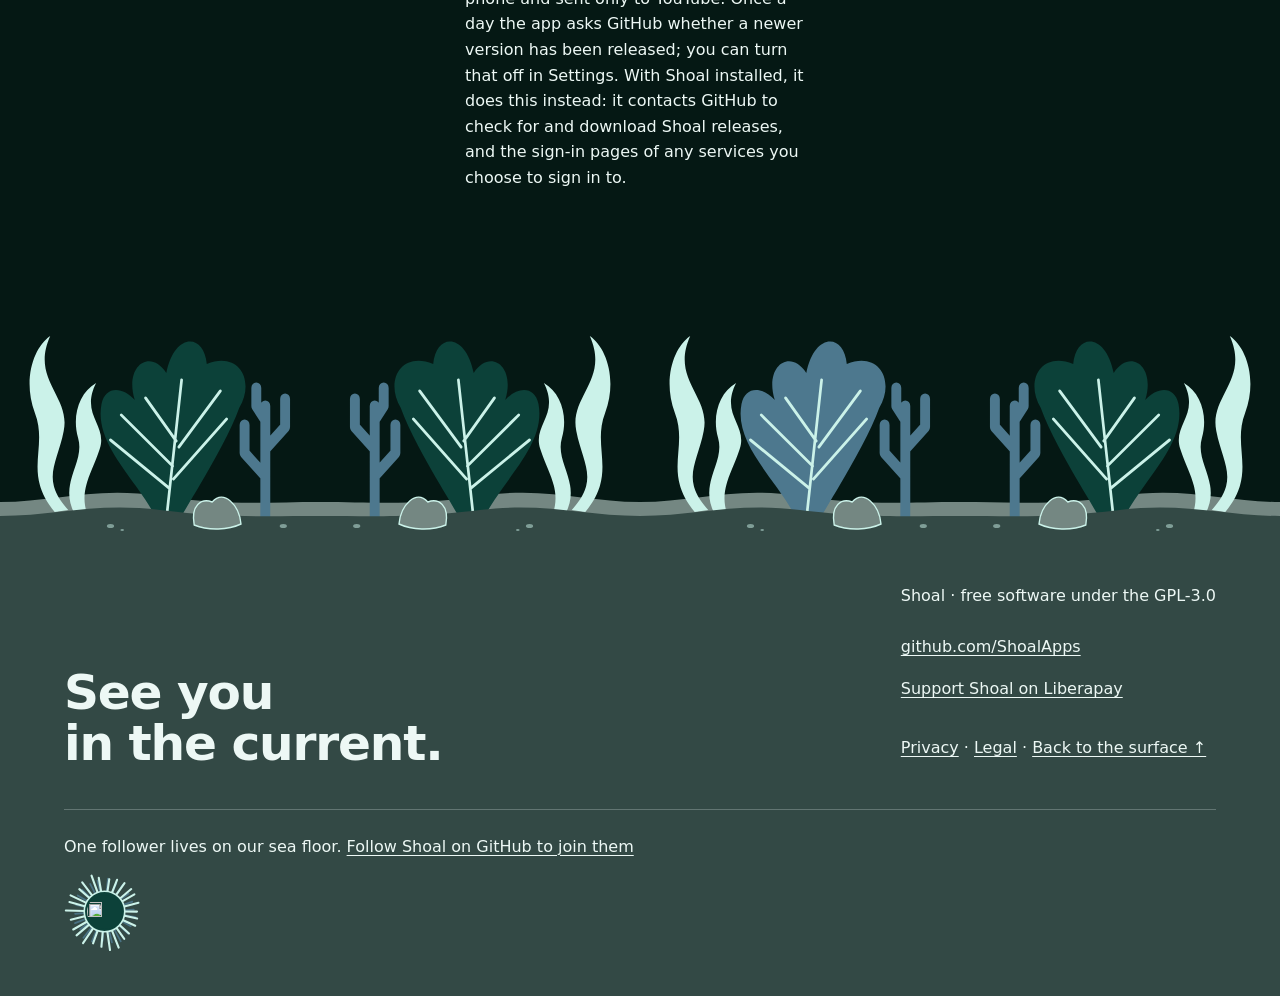
==== commit 91b4eca3: "Add a sea urchin to the sea floor for each GitHub follower An hourly job refreshes the list, so visi" ====
--- a/index.html
+++ b/index.html
@@ -7,9 +7,9 @@
 <meta name="description" content="Shoal: open-source Android apps that take on your wallpaper's colours with Material You.">
 <meta name="theme-color" content="#006b5e">
 <link rel="icon" href="logo.svg" type="image/svg+xml">
-<link rel="stylesheet" href="assets/shoal.css?v=20261105d">
-<link rel="stylesheet" href="assets/ocean.css?v=20261105d">
-<script src="assets/ocean.js?v=20261105d" defer></script>
+<link rel="stylesheet" href="assets/shoal.css?v=20261105e">
+<link rel="stylesheet" href="assets/ocean.css?v=20261105e">
+<script src="assets/ocean.js?v=20261105e" defer></script>
 </head>
 <body><!-- Clip path for avatars: a Material cookie shape, built by script. -->
 <svg width="0" height="0" style="position:absolute" aria-hidden="true" focusable="false">
@@ -367,7 +367,7 @@
     <path fill="var(--reef-back)" stroke="var(--reef-leaf)" stroke-width="1.5" d="M198 245c-4-20 8-27 20-23 13-13 30 3 32 22-14 6-36 7-52 1Z"/>
     <g fill="var(--reef-leaf)" opacity=".5"><ellipse cx="105" cy="246" rx="4" ry="2"/><ellipse cx="118" cy="250" rx="2" ry="1"/><ellipse cx="297" cy="246" rx="4" ry="2"/></g>
   </g>
-</svg></div></div><div class="sand"><div class="wrap footer-content"><p class="footer-word">See you<br>in the current.</p><div><p>Shoal · free software under the GPL-3.0</p><p><a href="https://github.com/ShoalApps">github.com/ShoalApps</a><br><a href="https://liberapay.com/ShoalApps">Support Shoal on Liberapay</a></p><p><a href="privacy.html">Privacy</a> · <a href="legal.html">Legal</a> · <a href="#surface">Back to the surface ↑</a></p></div></div></div></footer><script type="module">
+</svg></div></div><div class="sand"><div class="wrap footer-content"><p class="footer-word">See you<br>in the current.</p><div><p>Shoal · free software under the GPL-3.0</p><p><a href="https://github.com/ShoalApps">github.com/ShoalApps</a><br><a href="https://liberapay.com/ShoalApps">Support Shoal on Liberapay</a></p><p><a href="privacy.html">Privacy</a> · <a href="legal.html">Legal</a> · <a href="#surface">Back to the surface ↑</a></p></div></div><section class="urchins" id="urchins" hidden aria-labelledby="urchins-title"><p id="urchins-title" class="urchins-note"></p><div class="urchin-bed" id="urchin-bed"></div></section></div></footer><script type="module">
   import { palette } from "./assets/palette.js?v=20261105a";
   // Material shapes: a "cookie" is a circle with gentle scallops, like Material 3 Expressive's.
   function cookie(lobes, depth = 0.08, steps = 360) {
--- a/assets/ocean.css
+++ b/assets/ocean.css
@@ -177,6 +177,23 @@
 .footer-word { margin: 0; font-size: var(--heading-2); font-weight: 750; line-height: 1.05; letter-spacing: -.025em; }
 .footer-content > div { font-size: var(--text-small); }
 .footer-content a { display: inline-block; padding-block: 8px; }
+/* Sea urchins: one for each follower, always whole, however many there are. */
+.urchins { margin: 40px auto 0; width: min(100% - 2 * var(--gutter), var(--page-width)); padding-top: 24px; border-top: 1px solid color-mix(in srgb, var(--foam) 25%, transparent); scroll-margin-top: 88px; }
+.urchins[hidden] { display: none; }
+.urchins-note { margin: 0 0 12px; font-size: var(--text-small); }
+.urchin-bed { display: flex; flex-wrap: wrap; align-items: flex-end; gap: 4px 8px; }
+.urchin { position: relative; display: block; width: var(--urchin, 76px); aspect-ratio: 1; flex: none; border-radius: 50%; }
+.urchin svg { display: block; width: 100%; height: 100%; overflow: visible; transform-origin: 50% 50%; animation: urchin-sway var(--sway, 7s) ease-in-out infinite; animation-delay: var(--delay, 0s); transition: scale .35s var(--spring); }
+.urchin:hover svg, .urchin:focus-visible svg { scale: 1.12; }
+.urchin .spines { fill: none; stroke: var(--reef-leaf); stroke-width: 2.6; stroke-linecap: round; }
+.urchin .spines-back { fill: none; stroke: var(--reef-coral); stroke-width: 2.2; stroke-linecap: round; opacity: .85; }
+.urchin .shell { fill: var(--reef-fan); stroke: var(--reef-leaf); stroke-width: 2; }
+.urchin img { position: absolute; inset: 29%; width: 42%; height: 42%; border-radius: 50%; object-fit: cover; background: var(--reef-fan); }
+.urchin:focus-visible { outline-offset: 0; }
+.urchin-name { position: absolute; bottom: calc(100% + 2px); left: 50%; z-index: 2; translate: -50% 0; padding: 4px 10px; border-radius: 10px; background: var(--foam); color: var(--abyss); font-size: var(--label); font-weight: 600; white-space: nowrap; opacity: 0; pointer-events: none; transition: opacity .15s; }
+.urchin:hover .urchin-name, .urchin:focus-visible .urchin-name { opacity: 1; }
+.urchin-more { align-self: center; padding: 8px 12px; font-size: var(--text-small); }
+@keyframes urchin-sway { 0%, 100% { rotate: -5deg; } 50% { rotate: 5deg; } }
 .art-drift { animation: drift 9s ease-in-out infinite; }
 .art-sway { transform-box: fill-box; transform-origin: 50% 100%; animation: sway 10s ease-in-out infinite; }
 @keyframes drift { 50% { transform: translateY(-7px); } }
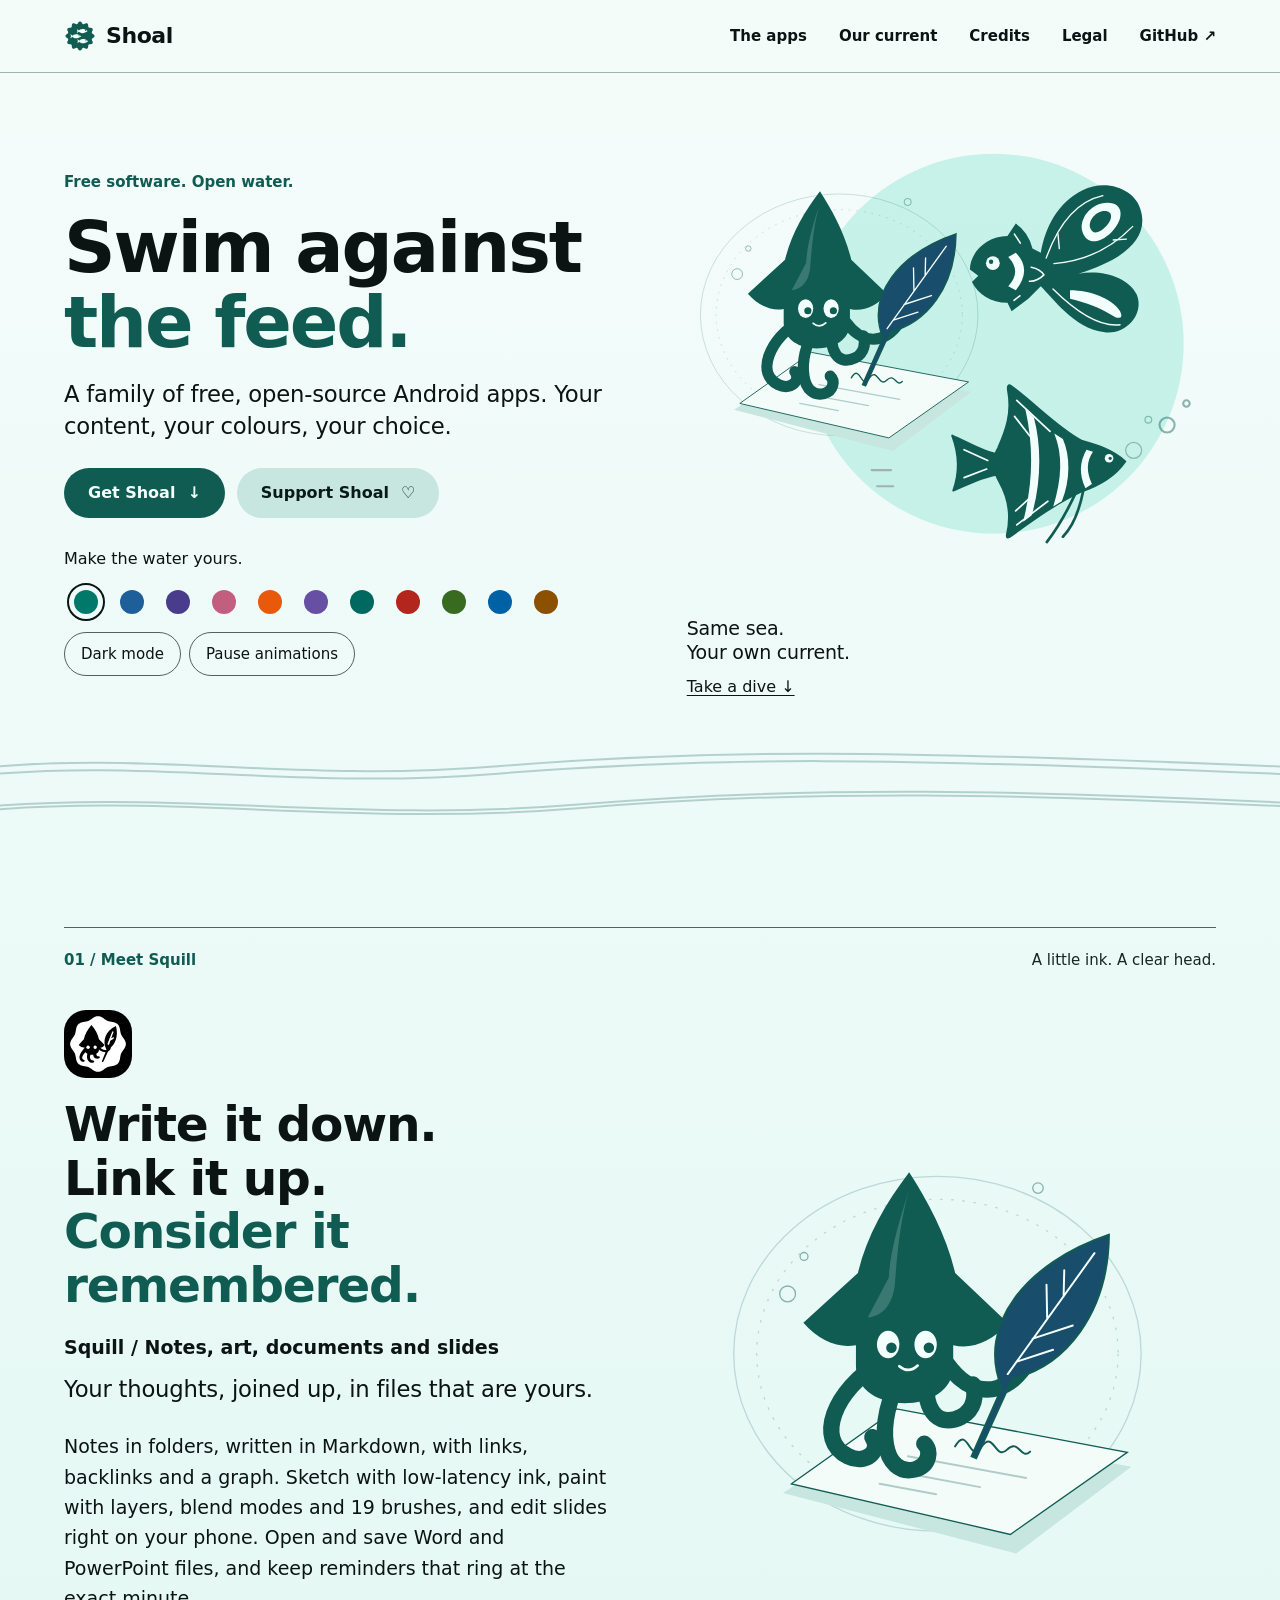
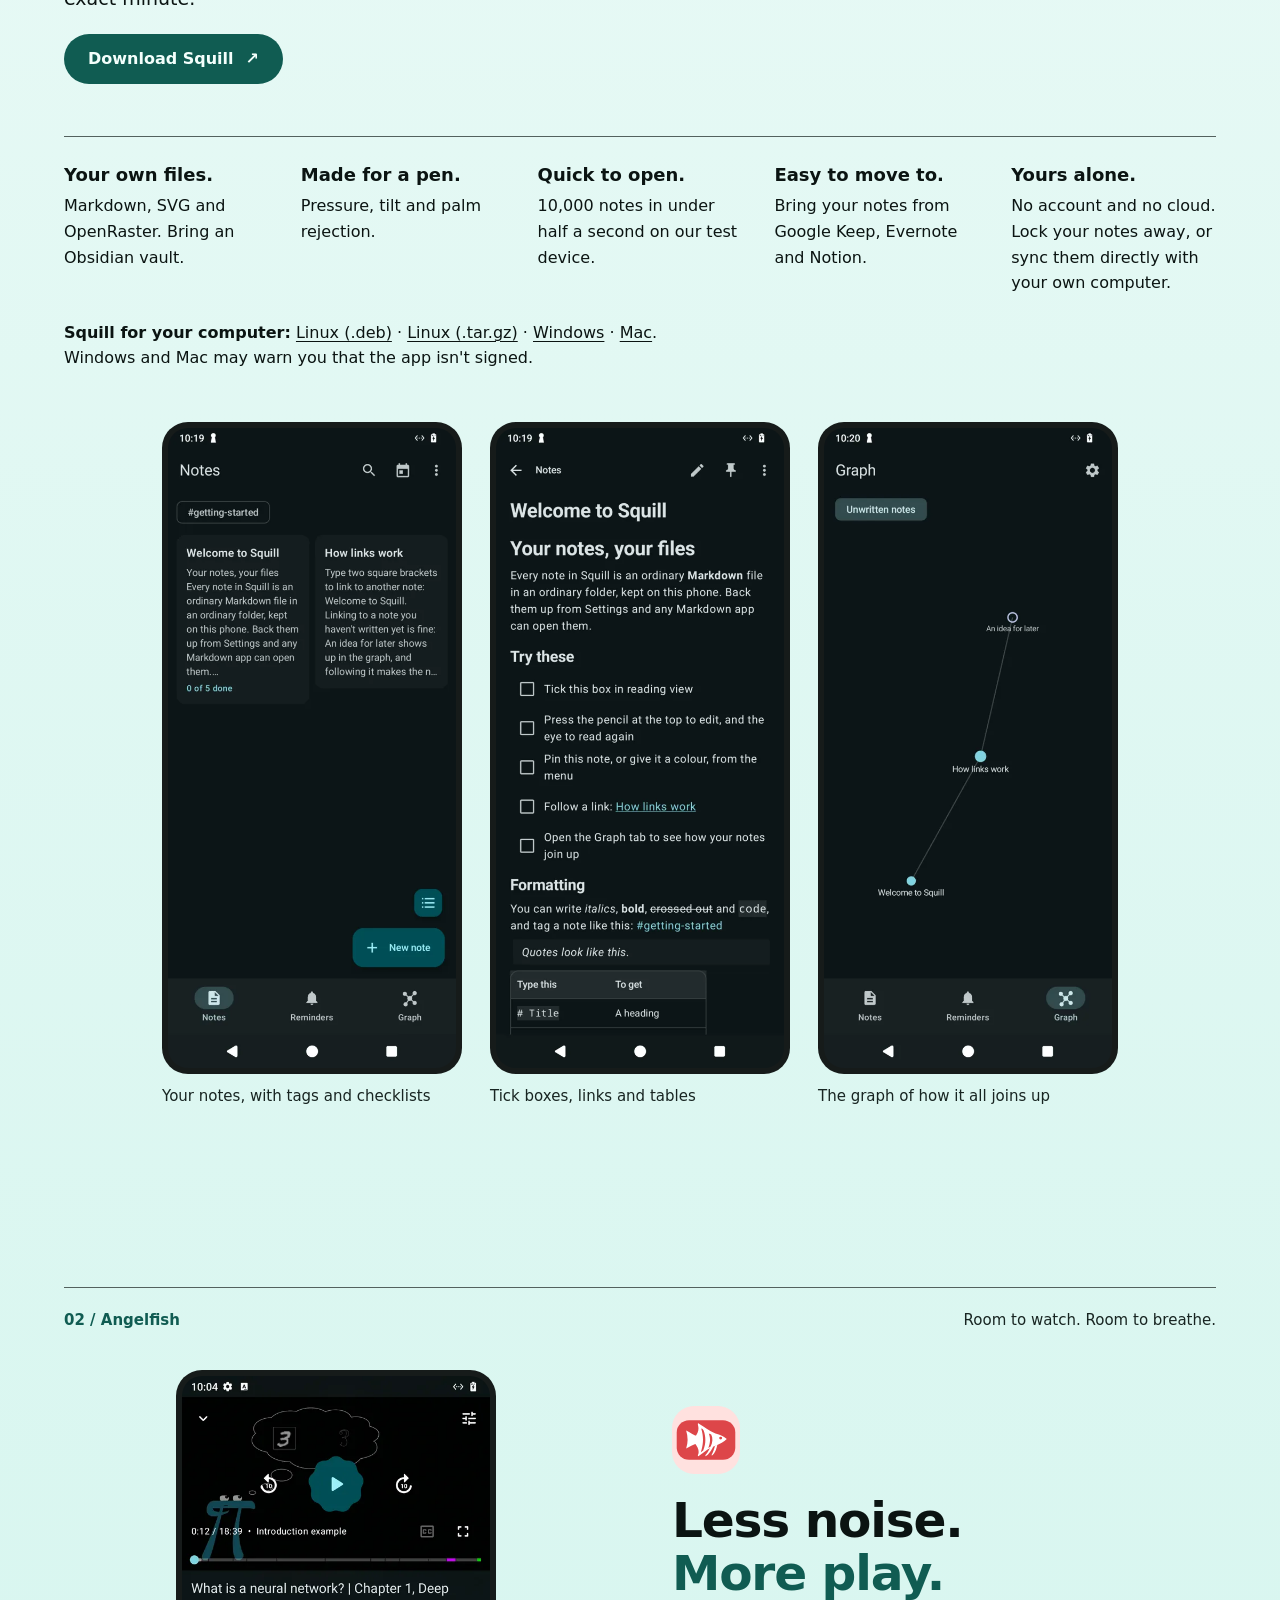
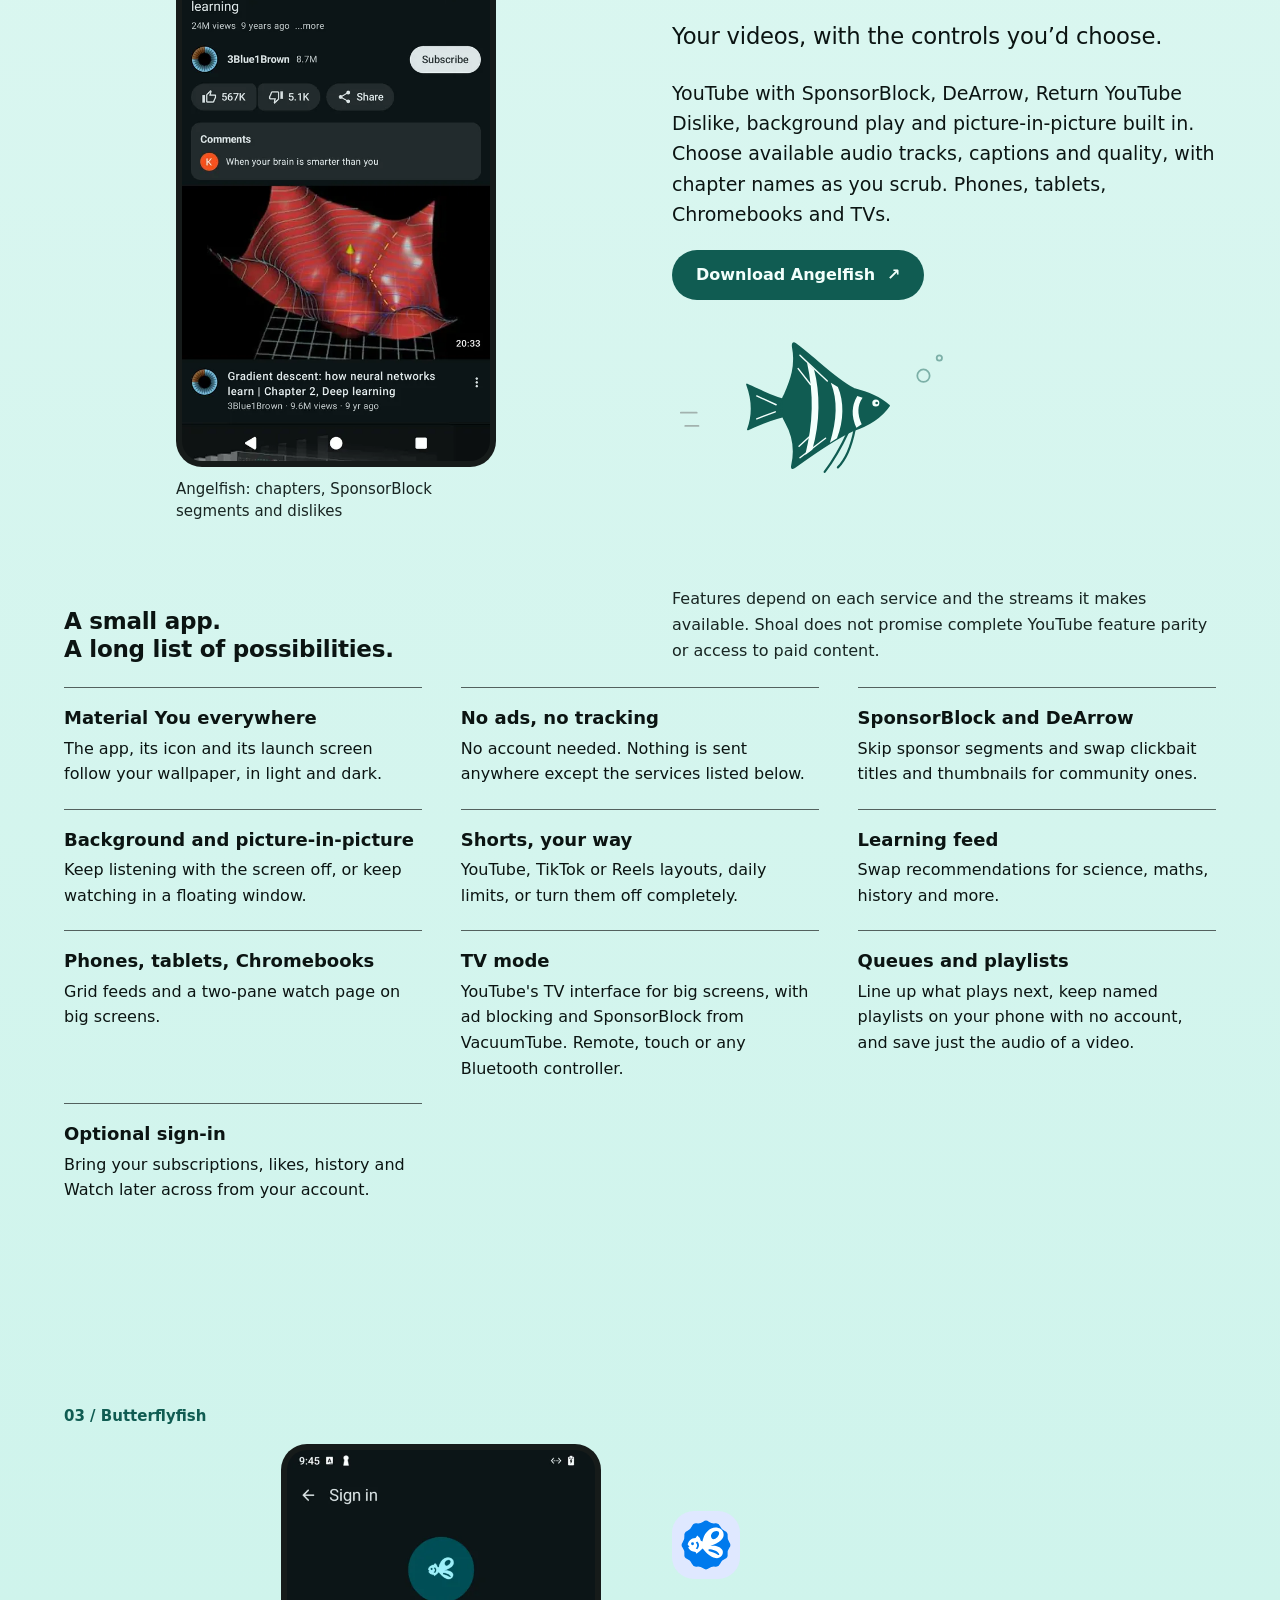
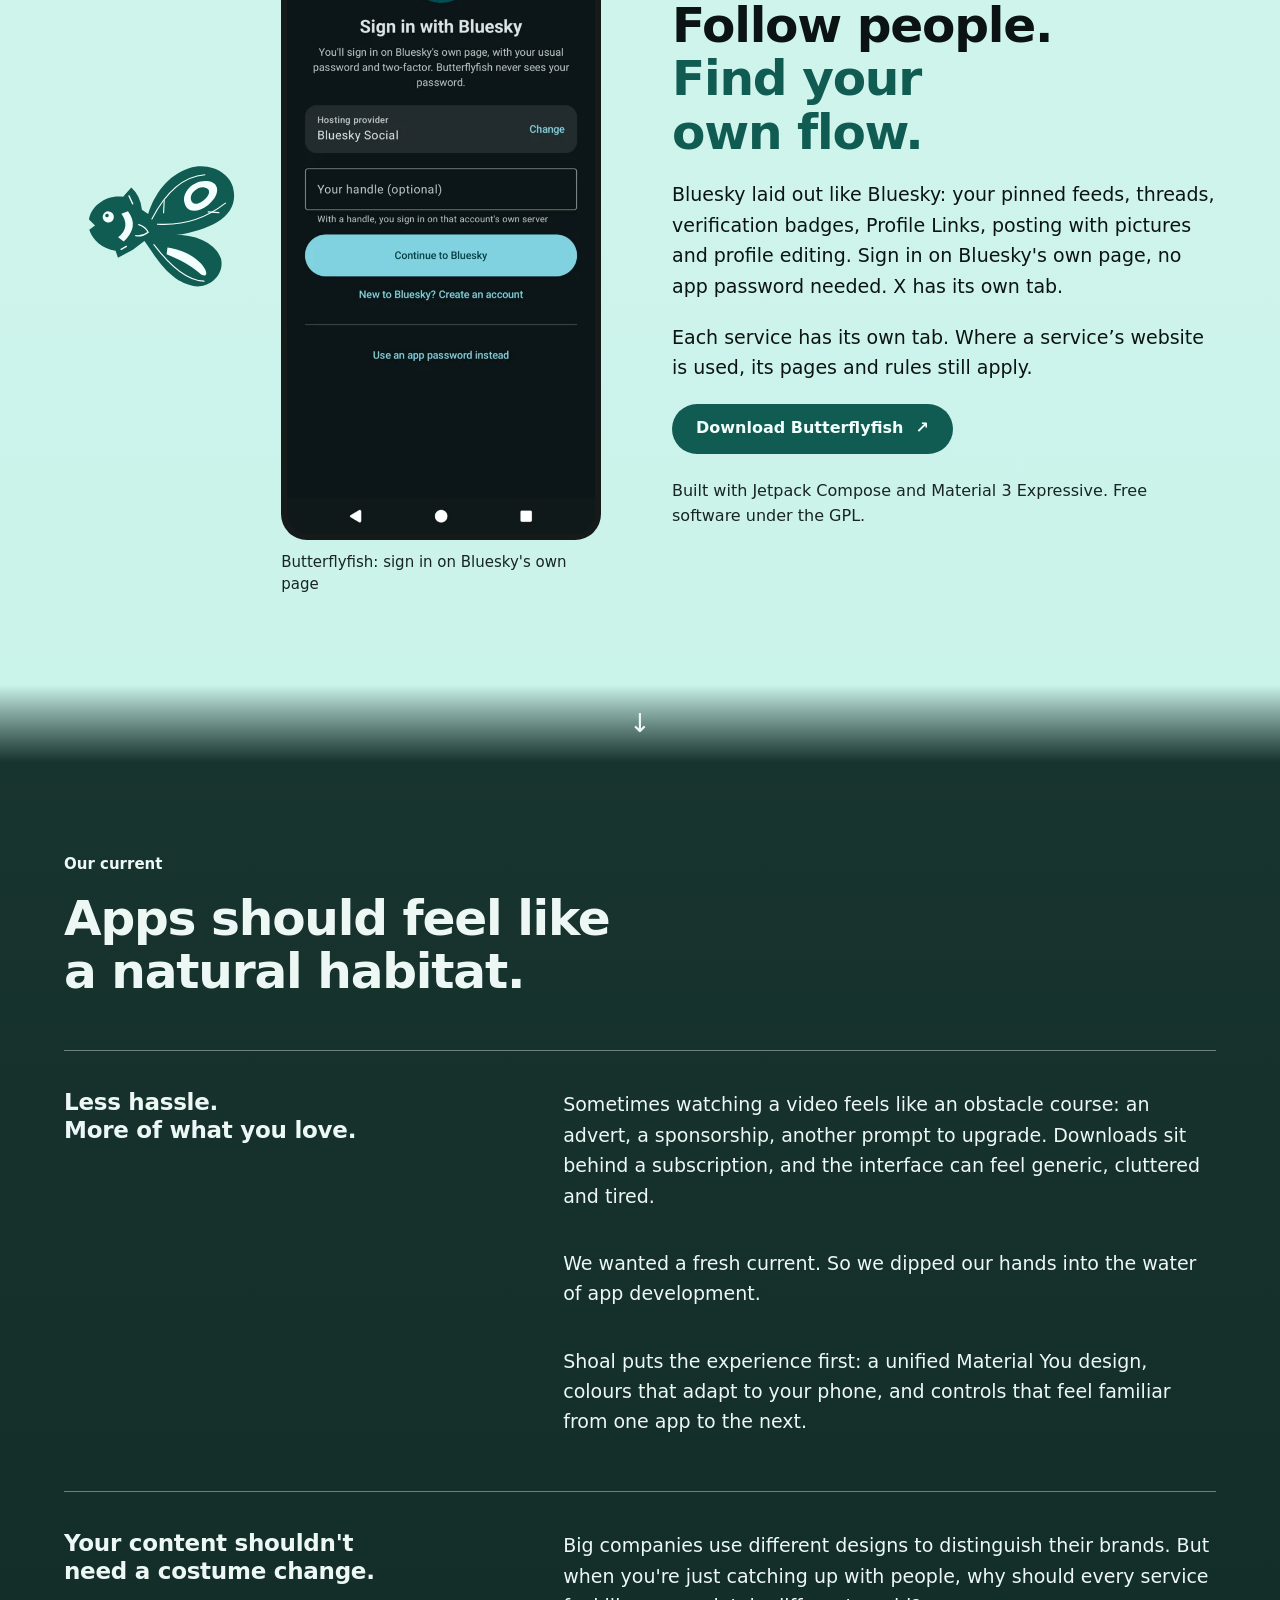
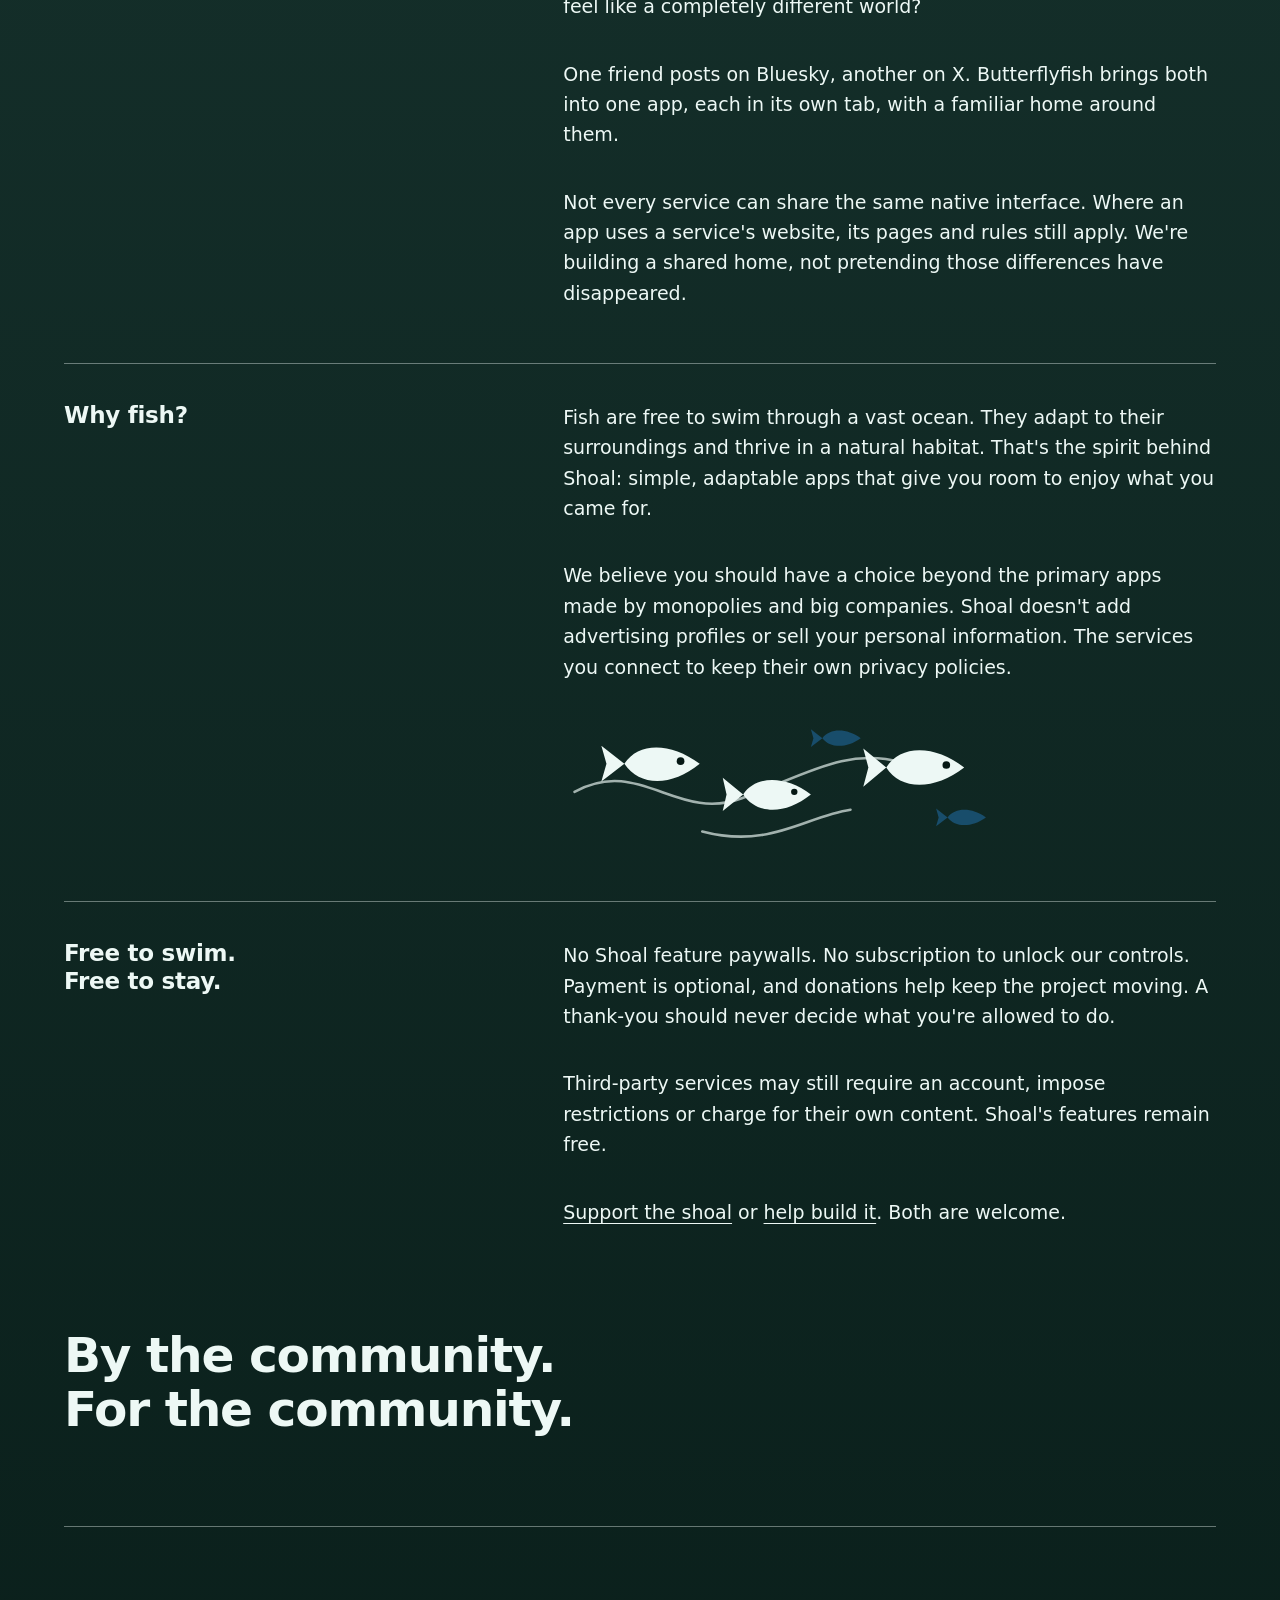
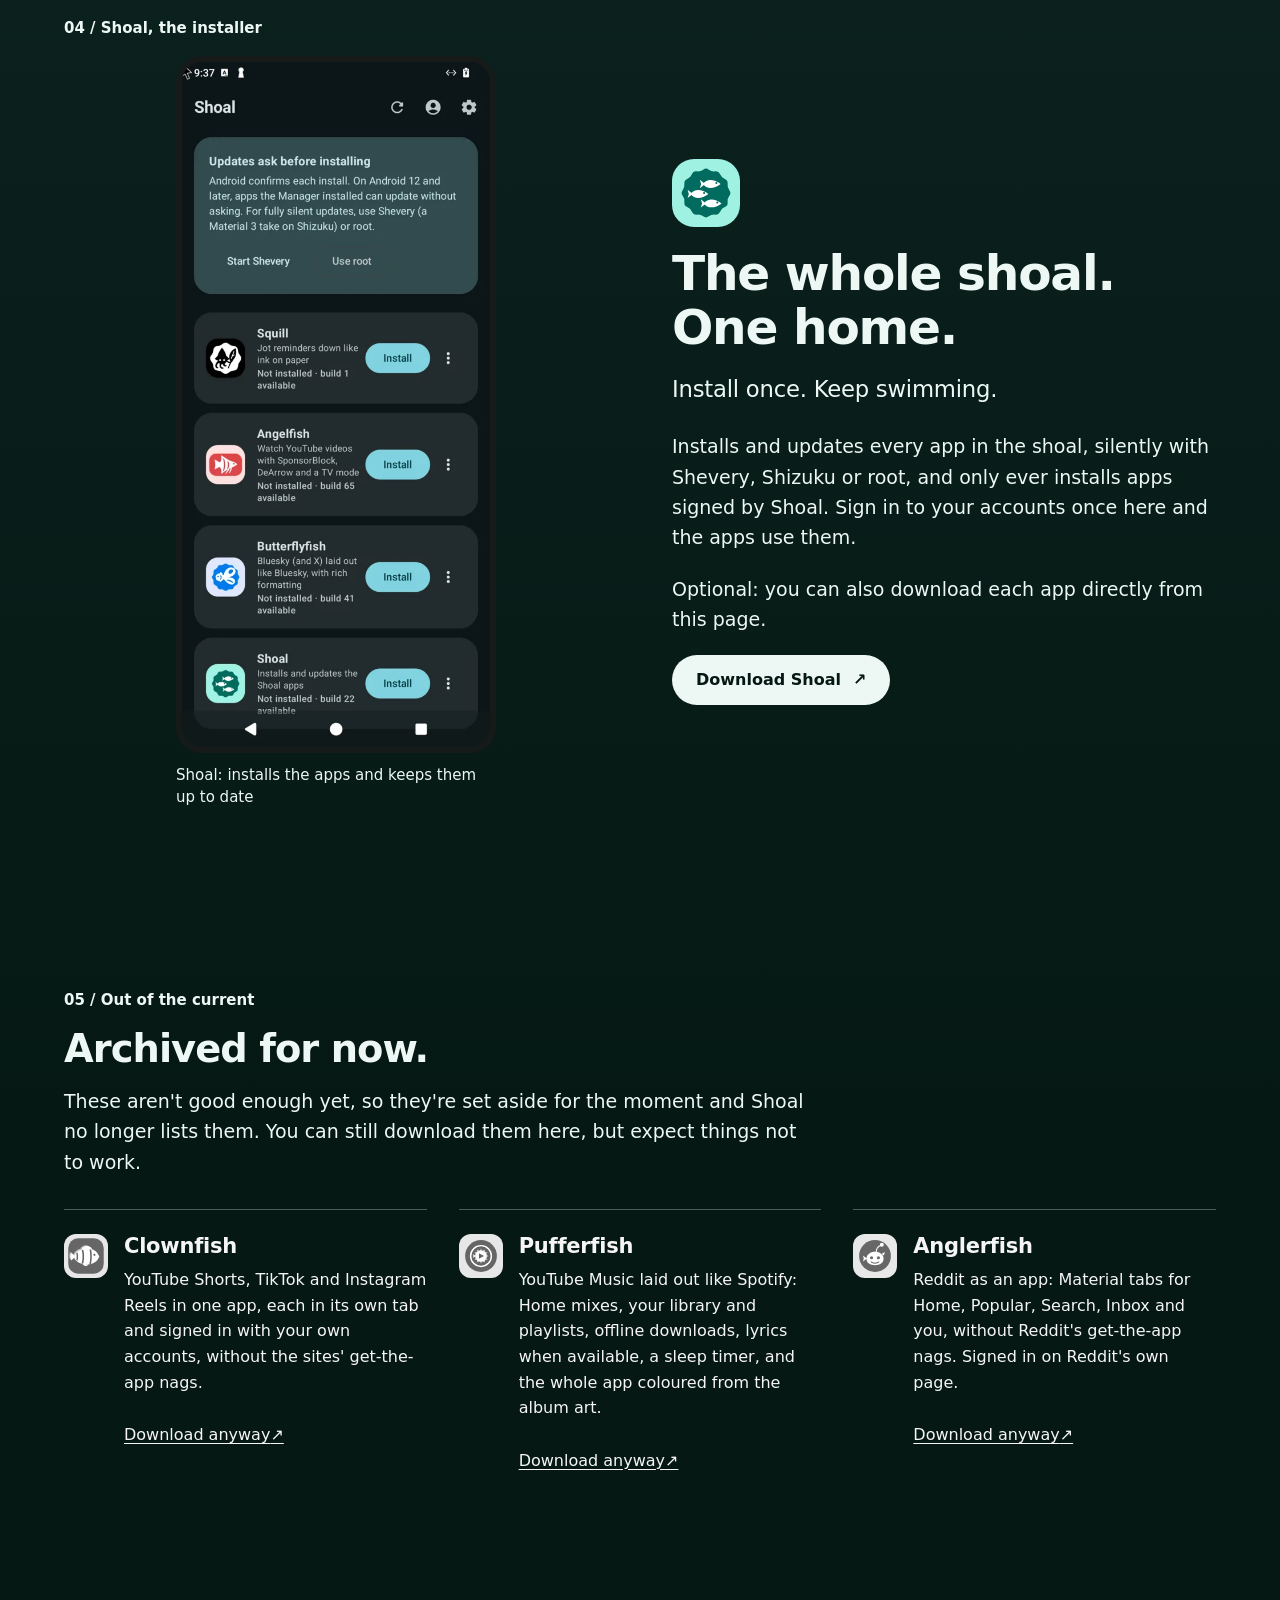
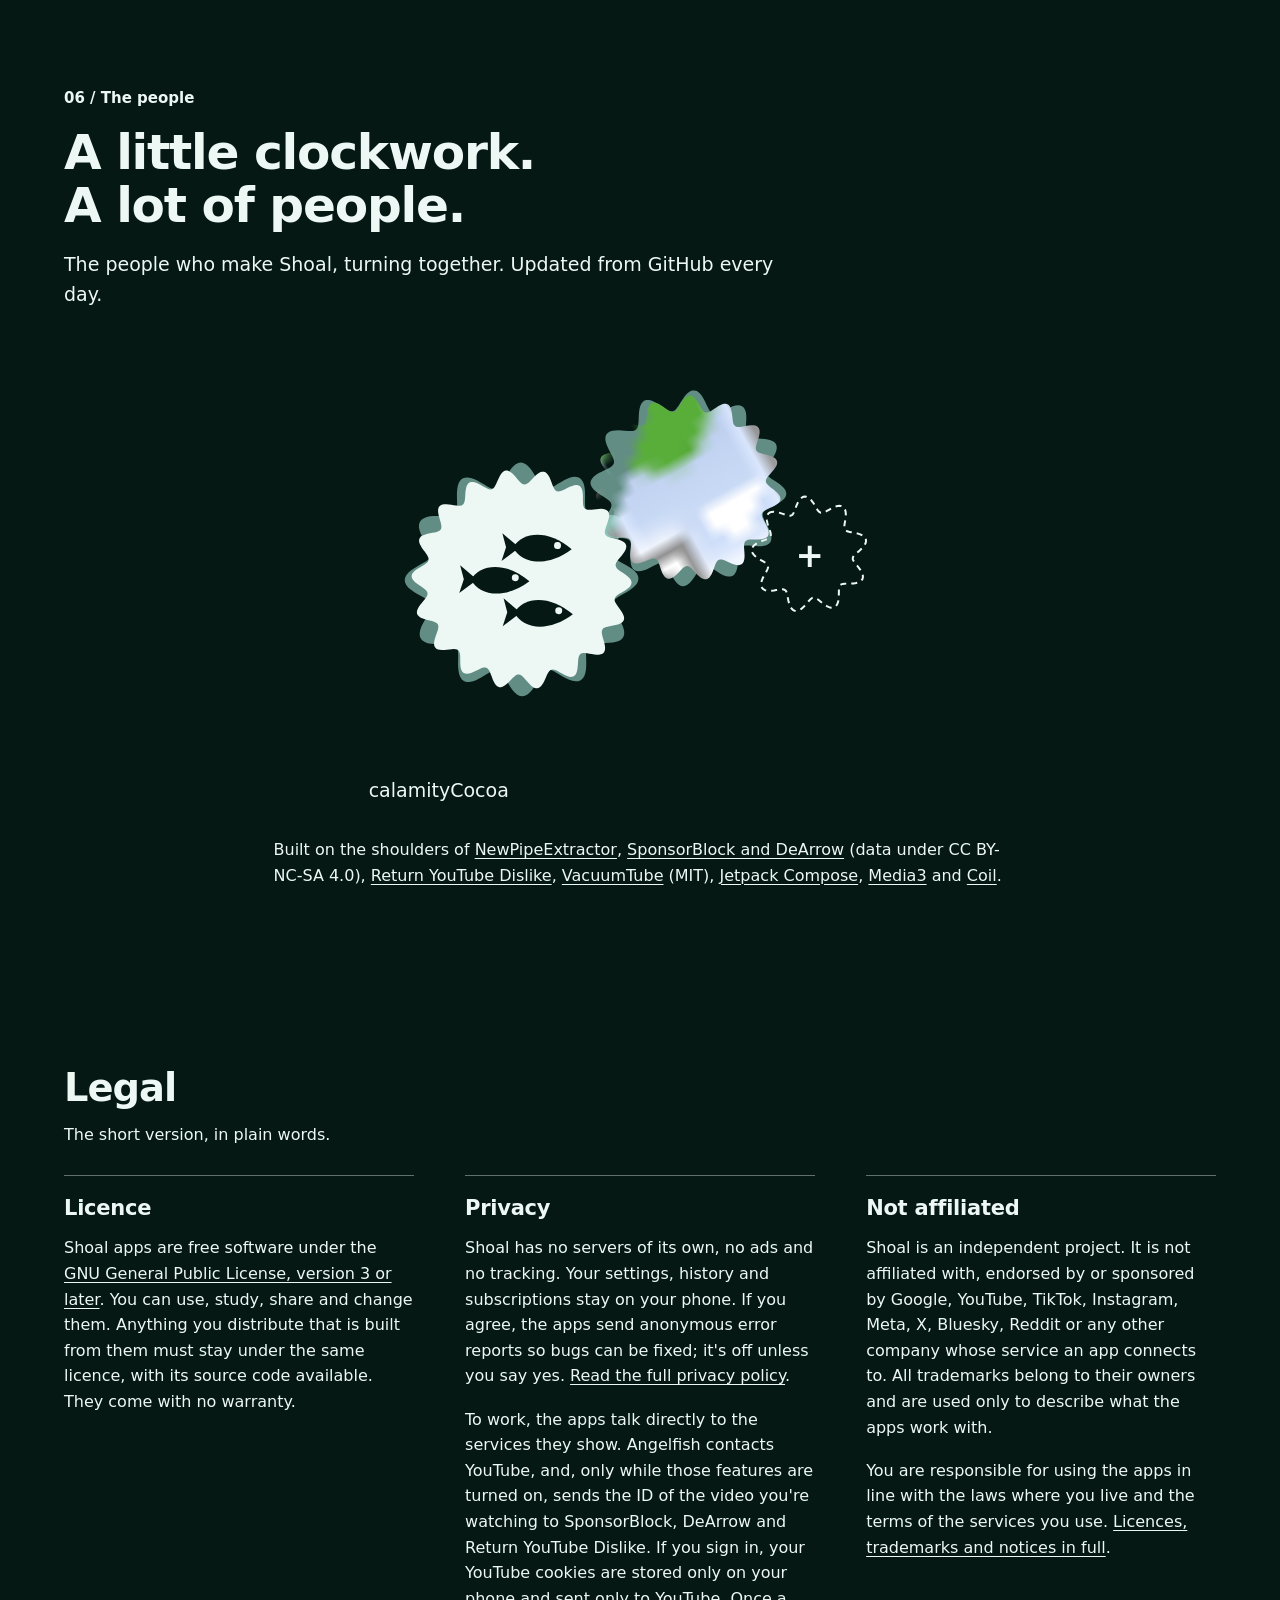
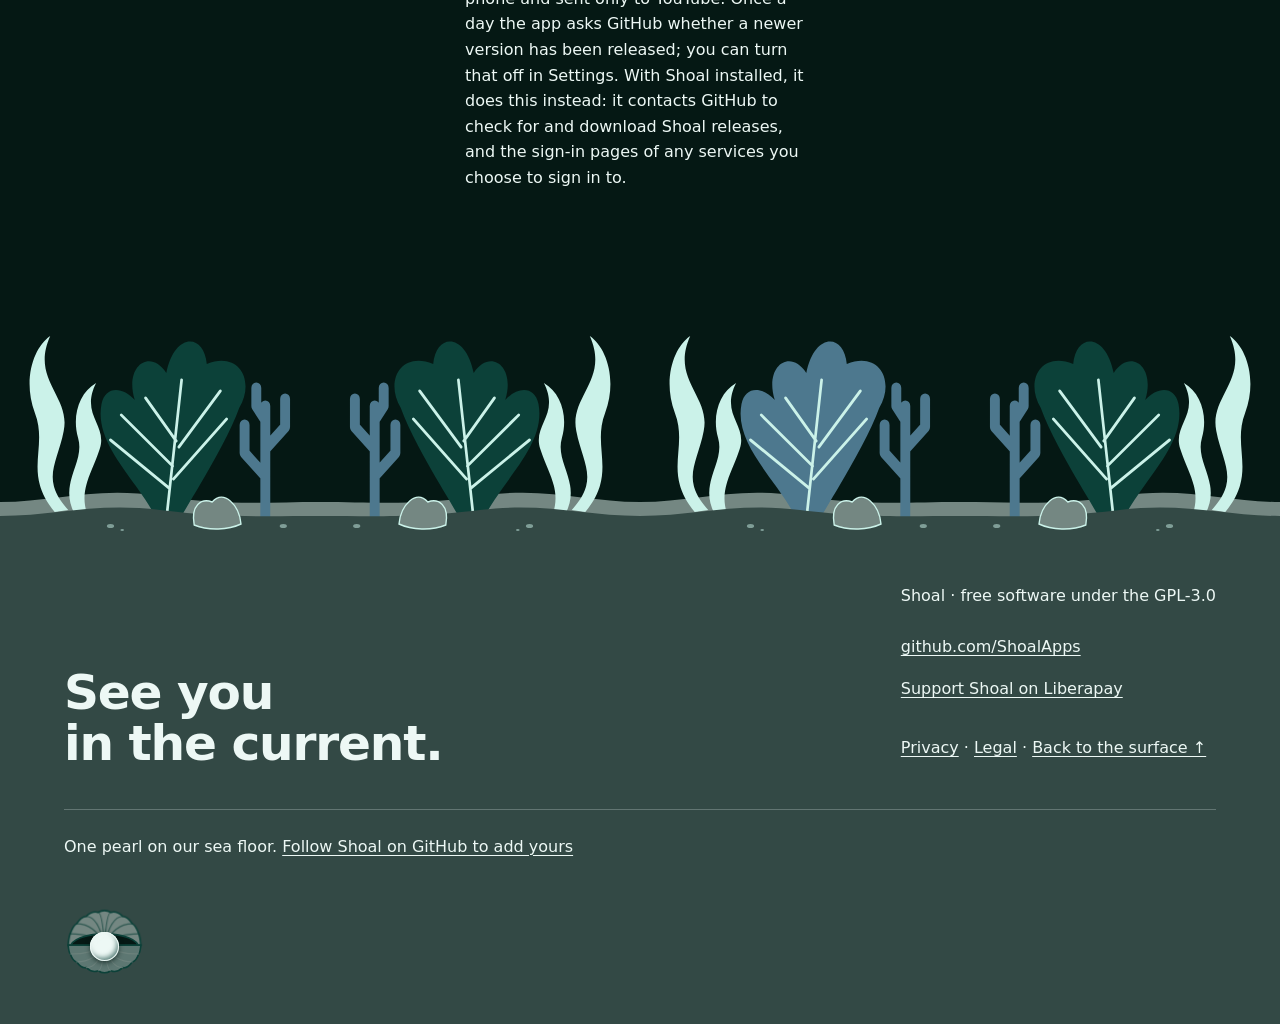
==== commit 06964811: "Replace the urchins with animated clams whose pearls are followers Co-Authored-By: Claude Opus 5.5 <" ====
--- a/index.html
+++ b/index.html
@@ -7,9 +7,9 @@
 <meta name="description" content="Shoal: open-source Android apps that take on your wallpaper's colours with Material You.">
 <meta name="theme-color" content="#006b5e">
 <link rel="icon" href="logo.svg" type="image/svg+xml">
-<link rel="stylesheet" href="assets/shoal.css?v=20261105e">
-<link rel="stylesheet" href="assets/ocean.css?v=20261105e">
-<script src="assets/ocean.js?v=20261105e" defer></script>
+<link rel="stylesheet" href="assets/shoal.css?v=20261105f">
+<link rel="stylesheet" href="assets/ocean.css?v=20261105f">
+<script src="assets/ocean.js?v=20261105f" defer></script>
 </head>
 <body><!-- Clip path for avatars: a Material cookie shape, built by script. -->
 <svg width="0" height="0" style="position:absolute" aria-hidden="true" focusable="false">
@@ -367,7 +367,7 @@
     <path fill="var(--reef-back)" stroke="var(--reef-leaf)" stroke-width="1.5" d="M198 245c-4-20 8-27 20-23 13-13 30 3 32 22-14 6-36 7-52 1Z"/>
     <g fill="var(--reef-leaf)" opacity=".5"><ellipse cx="105" cy="246" rx="4" ry="2"/><ellipse cx="118" cy="250" rx="2" ry="1"/><ellipse cx="297" cy="246" rx="4" ry="2"/></g>
   </g>
-</svg></div></div><div class="sand"><div class="wrap footer-content"><p class="footer-word">See you<br>in the current.</p><div><p>Shoal · free software under the GPL-3.0</p><p><a href="https://github.com/ShoalApps">github.com/ShoalApps</a><br><a href="https://liberapay.com/ShoalApps">Support Shoal on Liberapay</a></p><p><a href="privacy.html">Privacy</a> · <a href="legal.html">Legal</a> · <a href="#surface">Back to the surface ↑</a></p></div></div><section class="urchins" id="urchins" hidden aria-labelledby="urchins-title"><p id="urchins-title" class="urchins-note"></p><div class="urchin-bed" id="urchin-bed"></div></section></div></footer><script type="module">
+</svg></div></div><div class="sand"><div class="wrap footer-content"><p class="footer-word">See you<br>in the current.</p><div><p>Shoal · free software under the GPL-3.0</p><p><a href="https://github.com/ShoalApps">github.com/ShoalApps</a><br><a href="https://liberapay.com/ShoalApps">Support Shoal on Liberapay</a></p><p><a href="privacy.html">Privacy</a> · <a href="legal.html">Legal</a> · <a href="#surface">Back to the surface ↑</a></p></div></div><section class="clams" id="clams" hidden aria-labelledby="clams-title"><p id="clams-title" class="clams-note"></p><div class="clam-bed" id="clam-bed"></div></section></div></footer><script type="module">
   import { palette } from "./assets/palette.js?v=20261105a";
   // Material shapes: a "cookie" is a circle with gentle scallops, like Material 3 Expressive's.
   function cookie(lobes, depth = 0.08, steps = 360) {
--- a/assets/ocean.css
+++ b/assets/ocean.css
@@ -177,23 +177,41 @@
 .footer-word { margin: 0; font-size: var(--heading-2); font-weight: 750; line-height: 1.05; letter-spacing: -.025em; }
 .footer-content > div { font-size: var(--text-small); }
 .footer-content a { display: inline-block; padding-block: 8px; }
-/* Sea urchins: one for each follower, always whole, however many there are. */
-.urchins { margin: 40px auto 0; width: min(100% - 2 * var(--gutter), var(--page-width)); padding-top: 24px; border-top: 1px solid color-mix(in srgb, var(--foam) 25%, transparent); scroll-margin-top: 88px; }
-.urchins[hidden] { display: none; }
-.urchins-note { margin: 0 0 12px; font-size: var(--text-small); }
-.urchin-bed { display: flex; flex-wrap: wrap; align-items: flex-end; gap: 4px 8px; }
-.urchin { position: relative; display: block; width: var(--urchin, 76px); aspect-ratio: 1; flex: none; border-radius: 50%; }
-.urchin svg { display: block; width: 100%; height: 100%; overflow: visible; transform-origin: 50% 50%; animation: urchin-sway var(--sway, 7s) ease-in-out infinite; animation-delay: var(--delay, 0s); transition: scale .35s var(--spring); }
-.urchin:hover svg, .urchin:focus-visible svg { scale: 1.12; }
-.urchin .spines { fill: none; stroke: var(--reef-leaf); stroke-width: 2.6; stroke-linecap: round; }
-.urchin .spines-back { fill: none; stroke: var(--reef-coral); stroke-width: 2.2; stroke-linecap: round; opacity: .85; }
-.urchin .shell { fill: var(--reef-fan); stroke: var(--reef-leaf); stroke-width: 2; }
-.urchin img { position: absolute; inset: 29%; width: 42%; height: 42%; border-radius: 50%; object-fit: cover; background: var(--reef-fan); }
-.urchin:focus-visible { outline-offset: 0; }
-.urchin-name { position: absolute; bottom: calc(100% + 2px); left: 50%; z-index: 2; translate: -50% 0; padding: 4px 10px; border-radius: 10px; background: var(--foam); color: var(--abyss); font-size: var(--label); font-weight: 600; white-space: nowrap; opacity: 0; pointer-events: none; transition: opacity .15s; }
-.urchin:hover .urchin-name, .urchin:focus-visible .urchin-name { opacity: 1; }
-.urchin-more { align-self: center; padding: 8px 12px; font-size: var(--text-small); }
-@keyframes urchin-sway { 0%, 100% { rotate: -5deg; } 50% { rotate: 5deg; } }
+/* Clams: each follower is a pearl, held above two scalloped fans on the sand. */
+.clams { margin: 40px auto 0; width: min(100% - 2 * var(--gutter), var(--page-width)); padding-top: 24px; border-top: 1px solid color-mix(in srgb, var(--foam) 25%, transparent); scroll-margin-top: 88px; }
+.clams[hidden] { display: none; }
+.clams-note { margin: 0 0 12px; font-size: var(--text-small); }
+.clam-bed { display: flex; flex-wrap: wrap; align-items: flex-end; gap: 28px 12px; padding-top: 28px; }
+.clam { position: relative; display: block; width: var(--clam, 76px); aspect-ratio: 1; flex: none; border-radius: 16px; }
+.clam svg { display: block; width: 100%; height: 100%; overflow: visible; }
+.clam-shell { fill: var(--clam-tint, var(--reef-leaf)); stroke: var(--reef-fan); stroke-width: 2; stroke-linejoin: round; }
+.clam-rib { fill: none; stroke: var(--reef-fan); stroke-width: 1.4; stroke-linecap: round; opacity: .65; }
+.clam-lower .clam-shell { fill: color-mix(in srgb, var(--clam-tint, var(--reef-leaf)) 78%, var(--reef-fan)); }
+.clam-lower .clam-rib { stroke: var(--reef-back); }
+.clam-mouth { fill: var(--abyss); stroke: var(--reef-fan); stroke-width: 2; }
+/* SVG view-box coordinates put both rotations exactly at the shared back hinge. */
+.clam-lid, .clam-lid-breath { transform-box: view-box; transform-origin: 50px 57px; }
+.clam-lid { transform: rotateX(0deg); transition: transform .6s var(--spring); }
+.clam-lid-breath { transform: rotateX(24deg); animation: clam-breathe var(--breath, 8s) var(--delay, 0s) ease-in-out infinite; }
+.clam:hover, .clam:focus-visible { z-index: 3; }
+.clam:hover .clam-lid, .clam:focus-visible .clam-lid { animation: none; transform: rotateX(-52deg); }
+.clam-pearl { position: absolute; left: 32%; top: 40%; width: 36%; aspect-ratio: 1; border-radius: 50%; background: var(--foam); box-shadow: 0 2px 5px color-mix(in srgb, var(--abyss) 65%, transparent); transition: transform .6s var(--spring); pointer-events: none; }
+.clam-pearl img { display: block; width: 100%; height: 100%; border-radius: 50%; object-fit: cover; }
+.clam-pearl img[hidden] { display: none; }
+/* A translucent rim sits over the avatar; the separate gleam keeps it a round pearl. */
+.clam-pearl::after { content: ""; position: absolute; inset: 0; border-radius: 50%; box-shadow: inset 0 0 0 1px var(--foam), inset 2px 3px 4px color-mix(in srgb, var(--foam) 80%, transparent), inset -2px -3px 5px color-mix(in srgb, var(--reef-fan) 65%, transparent); }
+.clam-pearl-gleam { position: absolute; left: 24%; top: 17%; width: 19%; height: 12%; transform: rotate(-35deg); border-radius: 50%; background: var(--foam); opacity: .9; }
+.clam:hover .clam-pearl, .clam:focus-visible .clam-pearl { transform: translateY(-5px); }
+.clam-bubble { position: absolute; bottom: 62%; left: 47%; width: 5px; height: 5px; border: 1px solid var(--foam); border-radius: 50%; background: color-mix(in srgb, var(--reef-back) 35%, transparent); opacity: 0; pointer-events: none; animation: clam-bubble var(--bubble-time, 18s) var(--bubble-delay, 0s) ease-out infinite; }
+.clam:focus-visible { outline-color: var(--foam); outline-offset: 2px; }
+.clam-name { position: absolute; bottom: calc(100% + 2px); left: 50%; z-index: 2; transform: translateX(calc(-50% + var(--name-shift, 0px))); max-width: calc(100vw - 16px); overflow-wrap: anywhere; padding: 4px 10px; border-radius: 10px; background: var(--foam); color: var(--abyss); font-size: var(--label); font-weight: 600; width: max-content; opacity: 0; pointer-events: none; transition: opacity .15s; }
+.clam:hover .clam-name, .clam:focus-visible .clam-name { opacity: 1; }
+.clam-more { align-self: center; padding: 8px 12px; font-size: var(--text-small); }
+.clam-arriving .clam-lid { animation: clam-arrival 1.3s var(--arrival-delay, 0s) var(--spring) backwards; }
+.clam-arriving:hover .clam-lid, .clam-arriving:focus-visible .clam-lid { animation: none; }
+@keyframes clam-breathe { 0%, 100% { transform: rotateX(52deg); } 50% { transform: rotateX(60deg); } }
+@keyframes clam-arrival { 0%, 100% { transform: rotateX(0deg); } 45% { transform: rotateX(-52deg); } }
+@keyframes clam-bubble { 0%, 83% { transform: translateY(0); opacity: 0; } 86% { opacity: .7; } 100% { transform: translateY(-38px); opacity: 0; } }
 .art-drift { animation: drift 9s ease-in-out infinite; }
 .art-sway { transform-box: fill-box; transform-origin: 50% 100%; animation: sway 10s ease-in-out infinite; }
 @keyframes drift { 50% { transform: translateY(-7px); } }
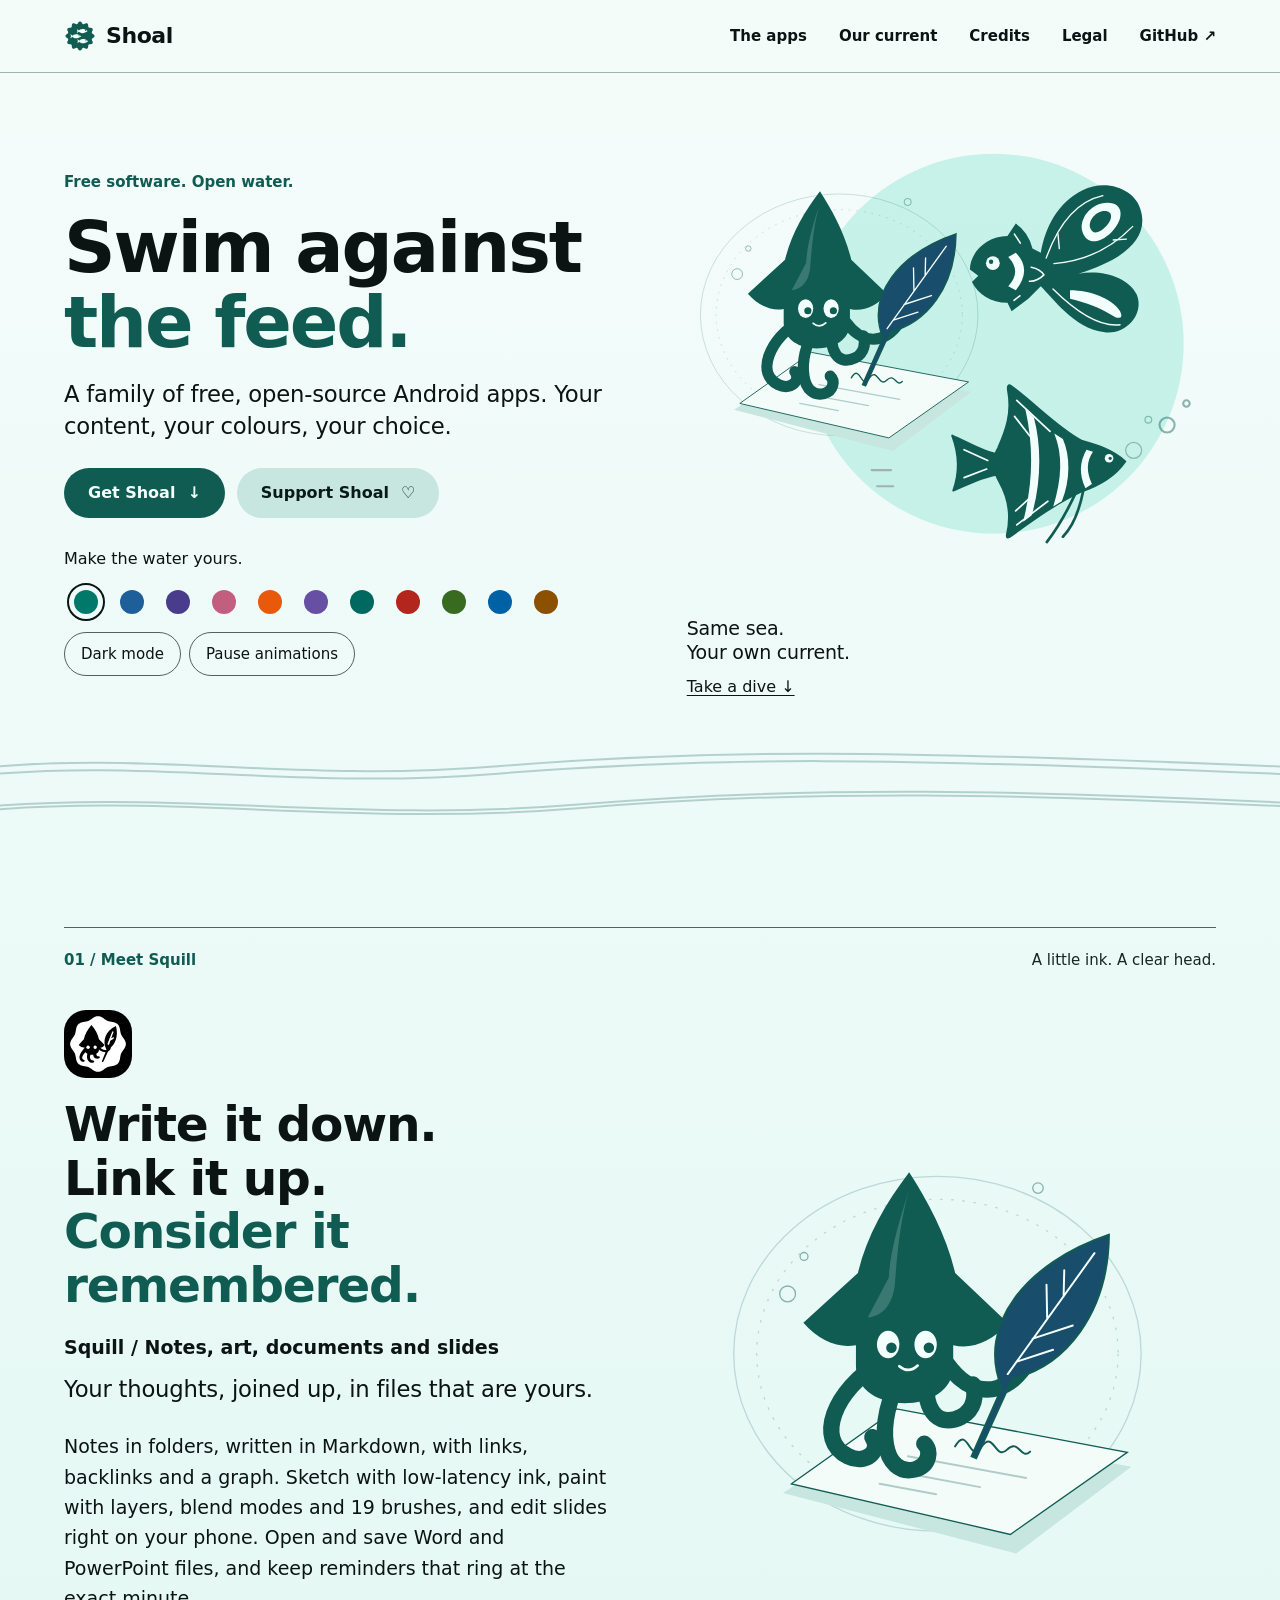
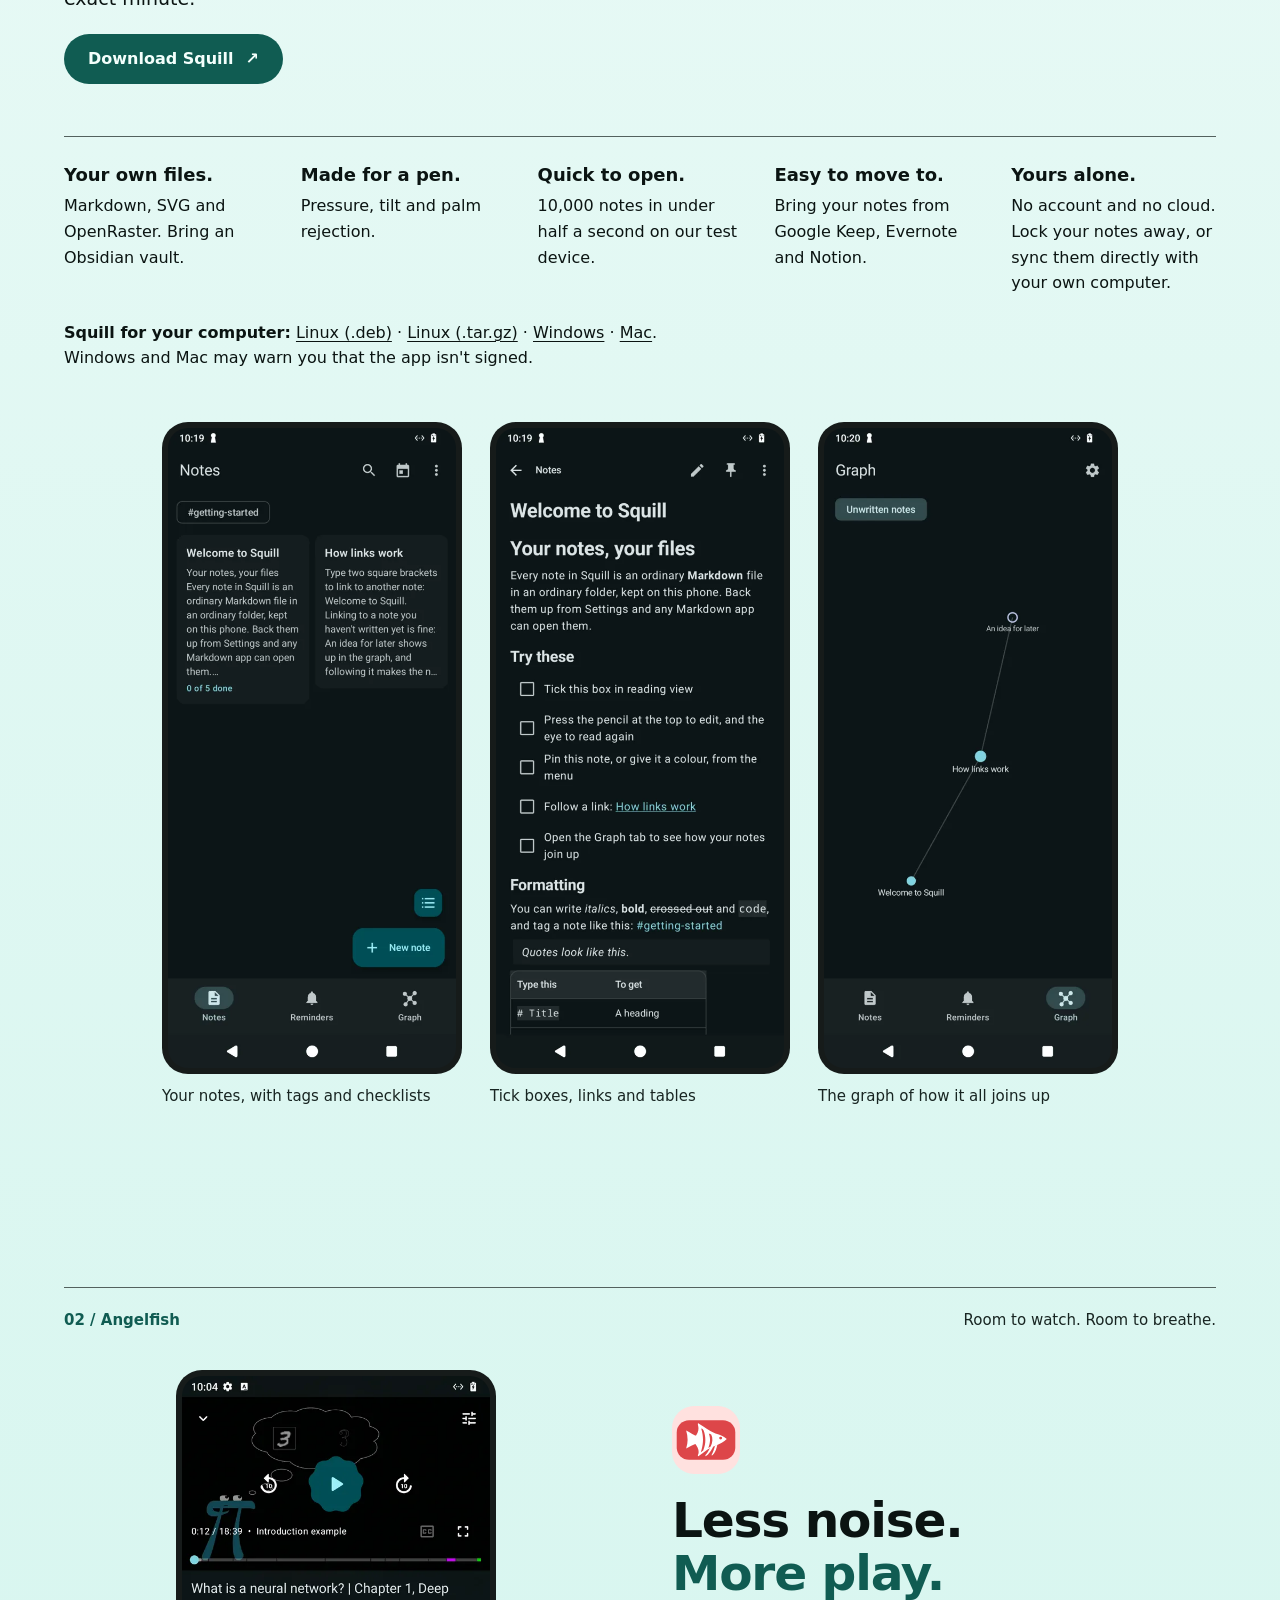
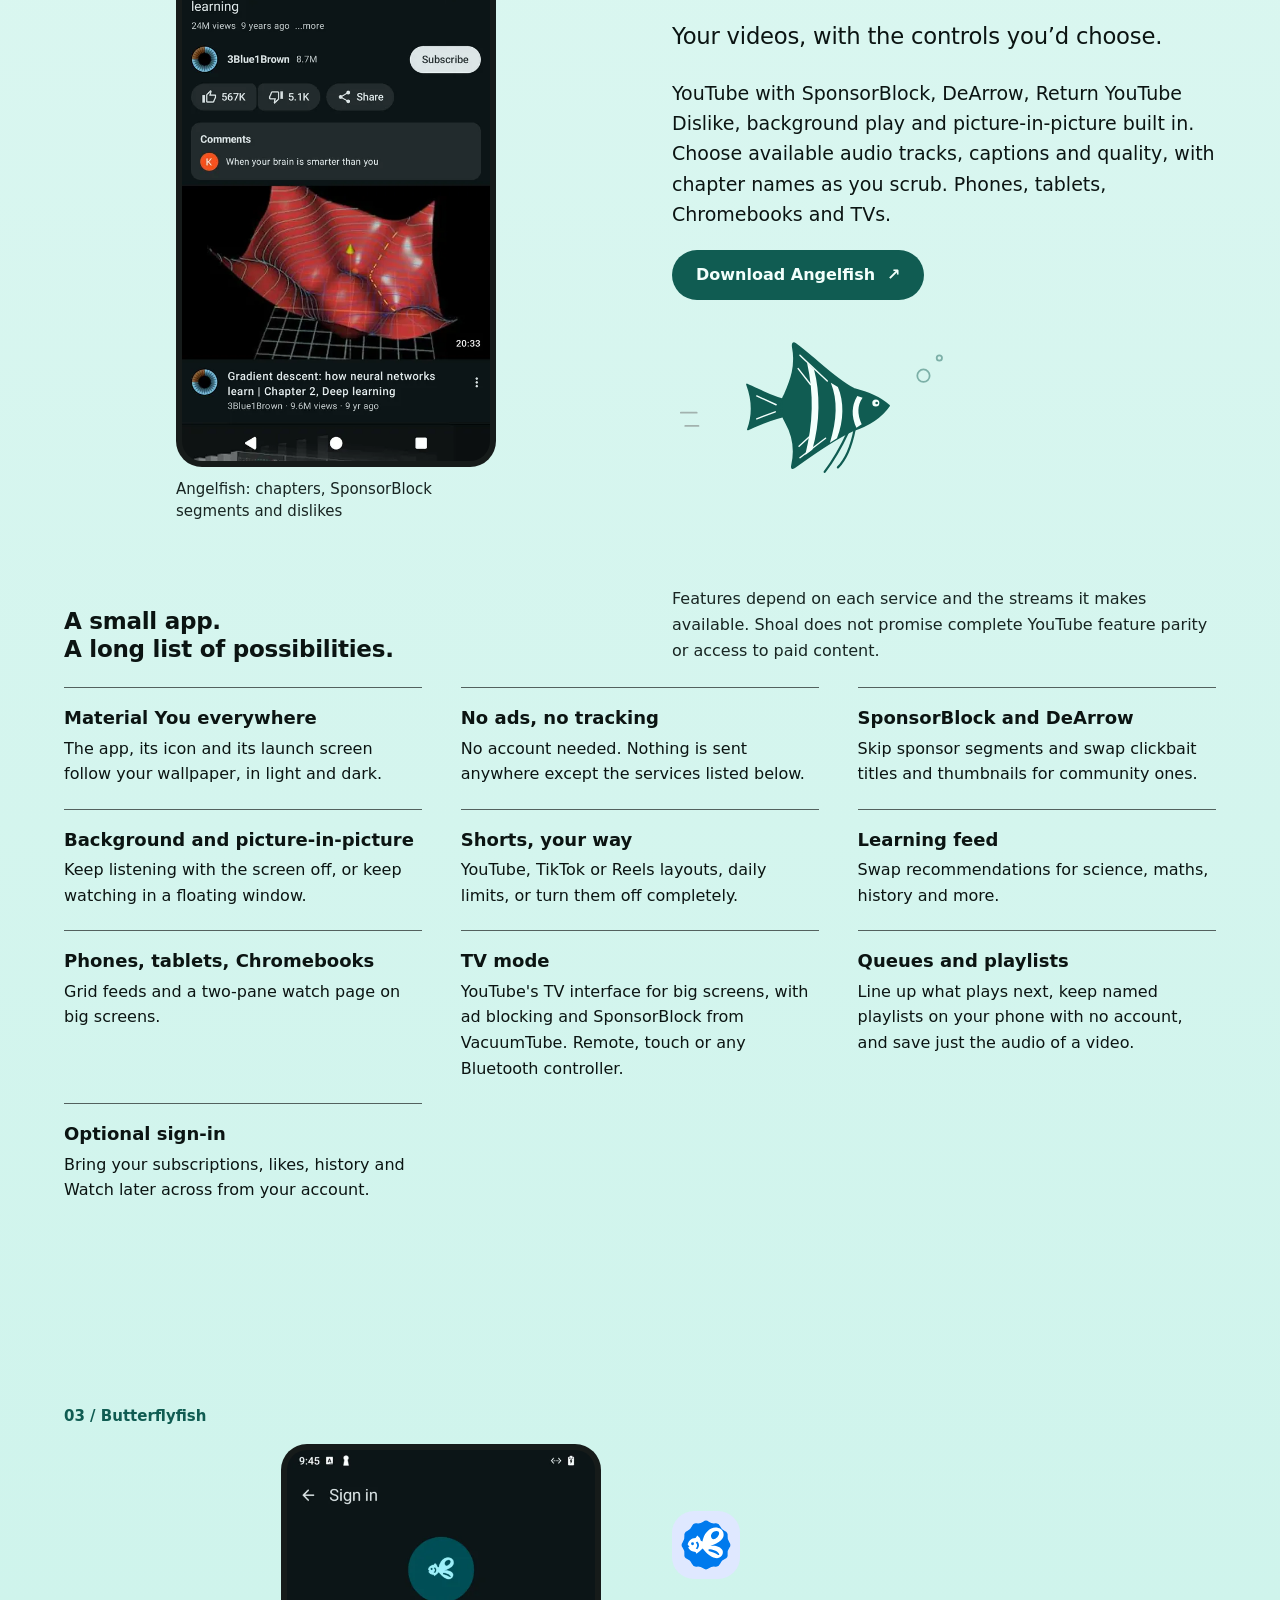
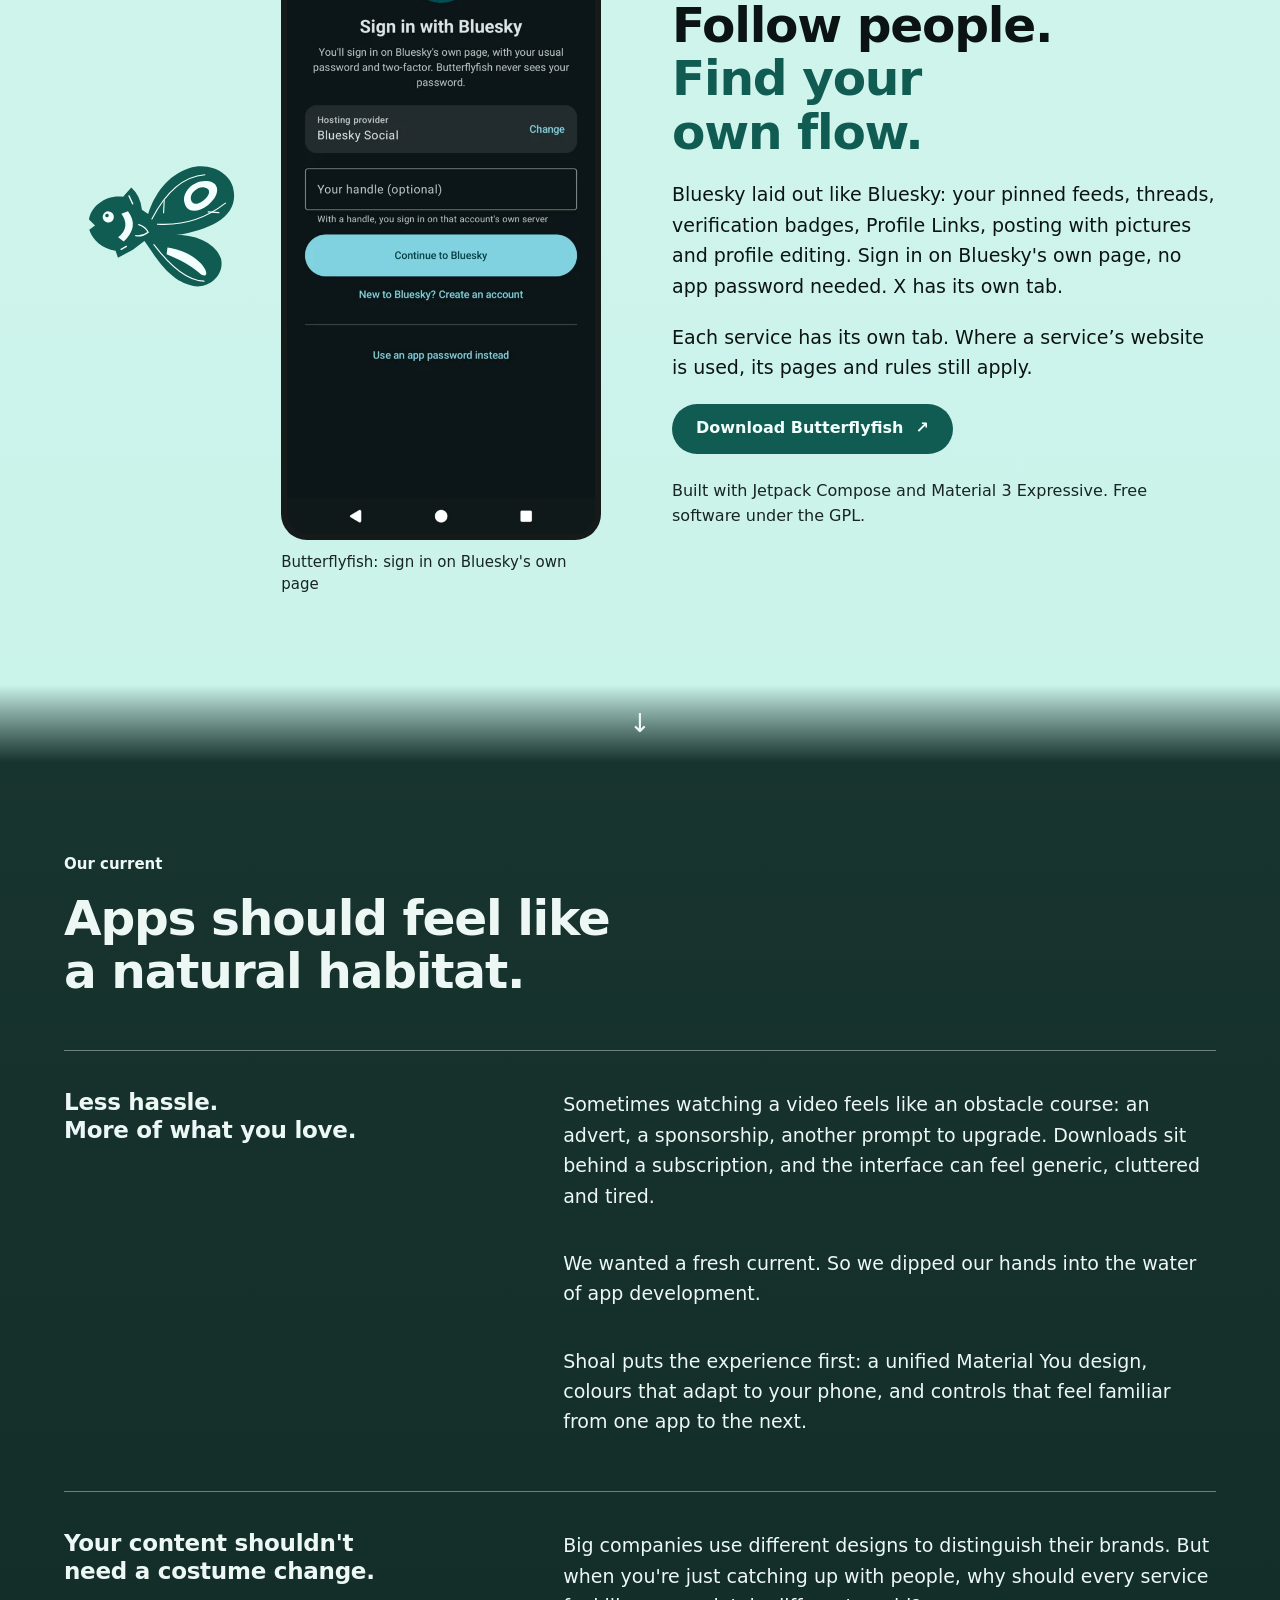
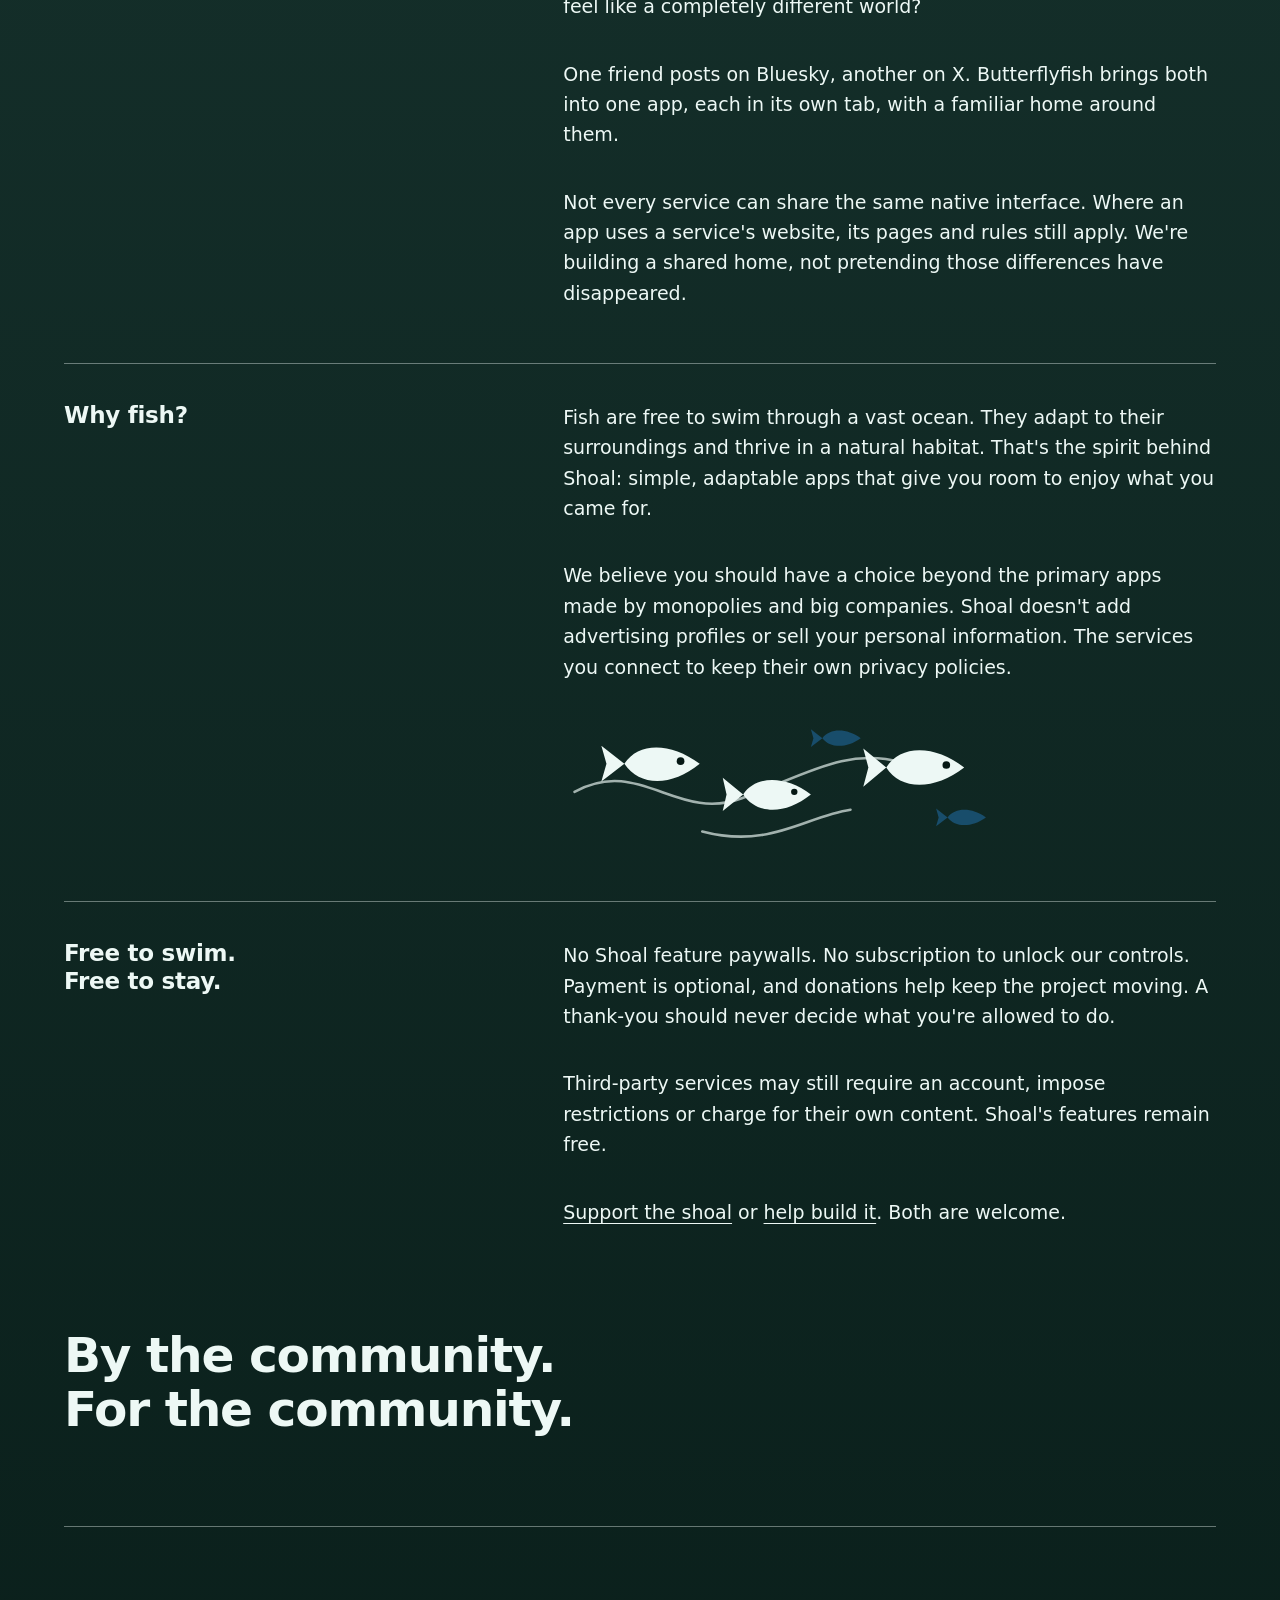
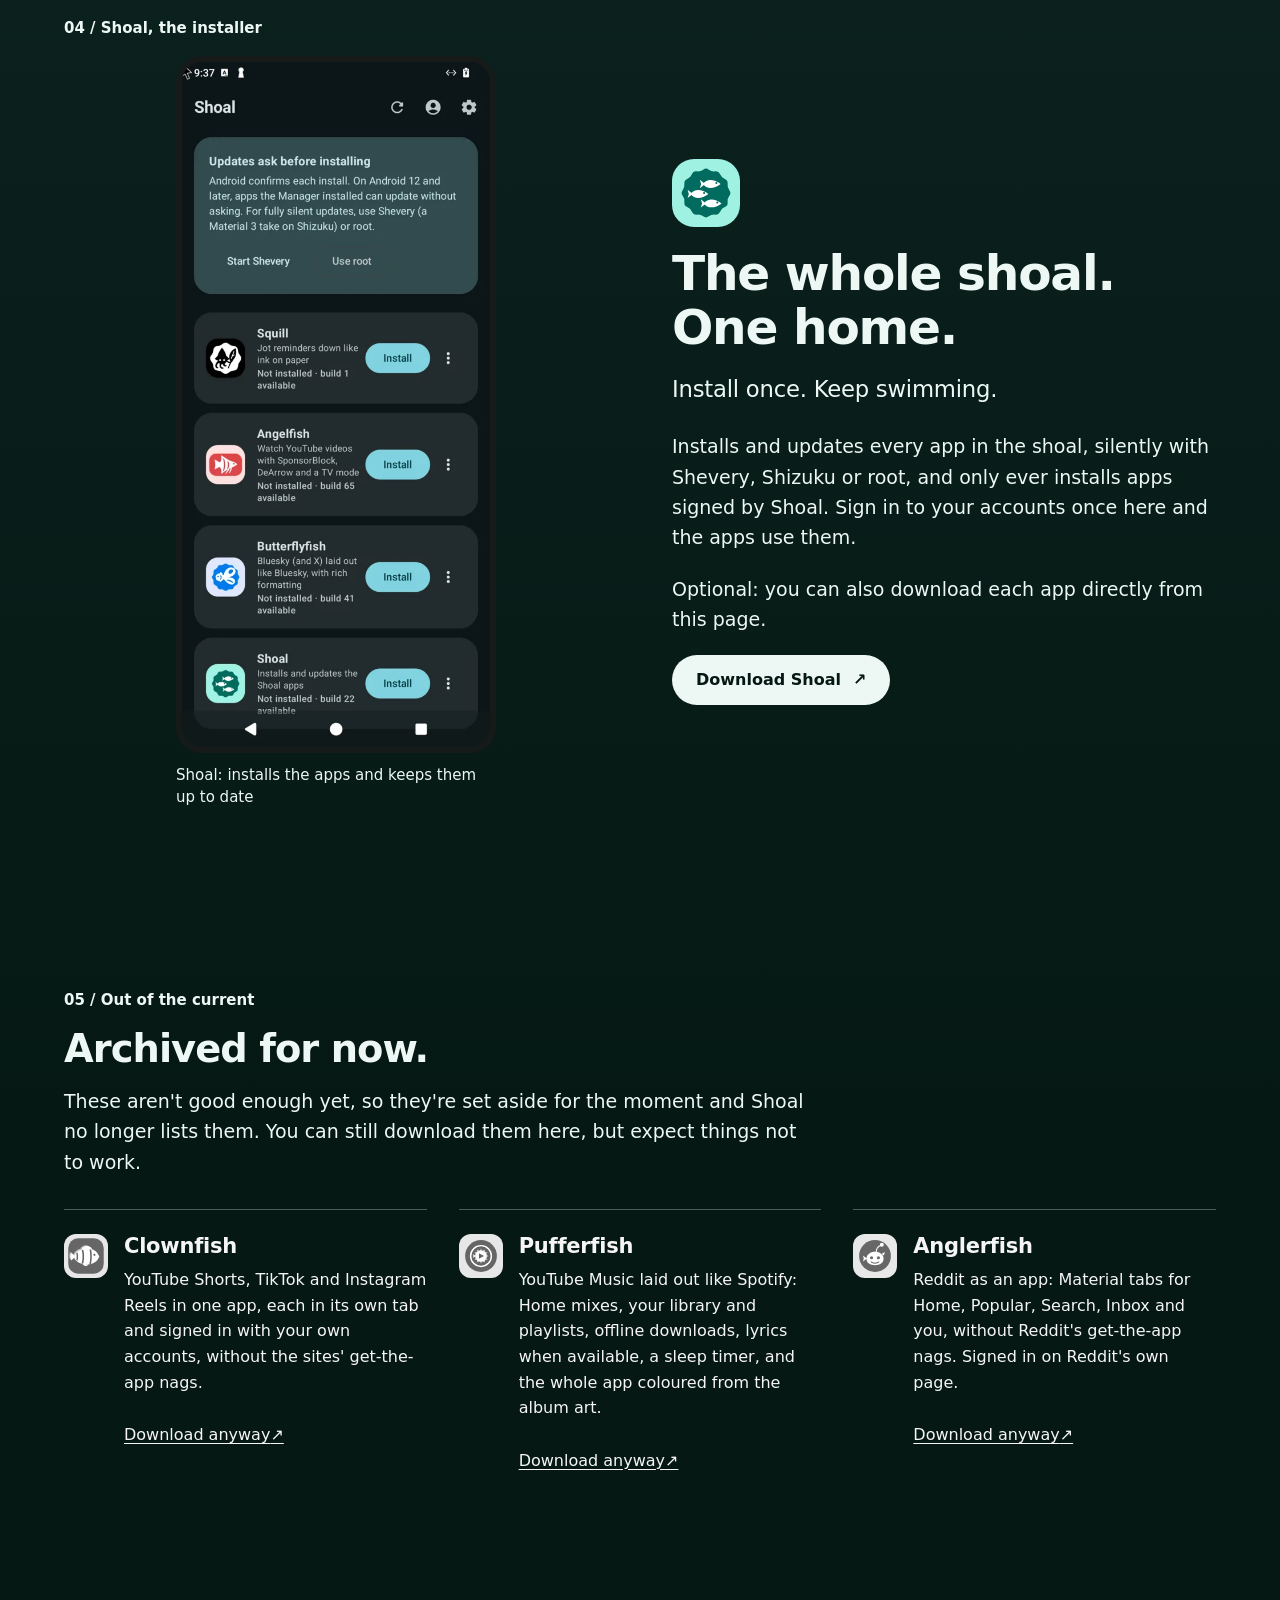
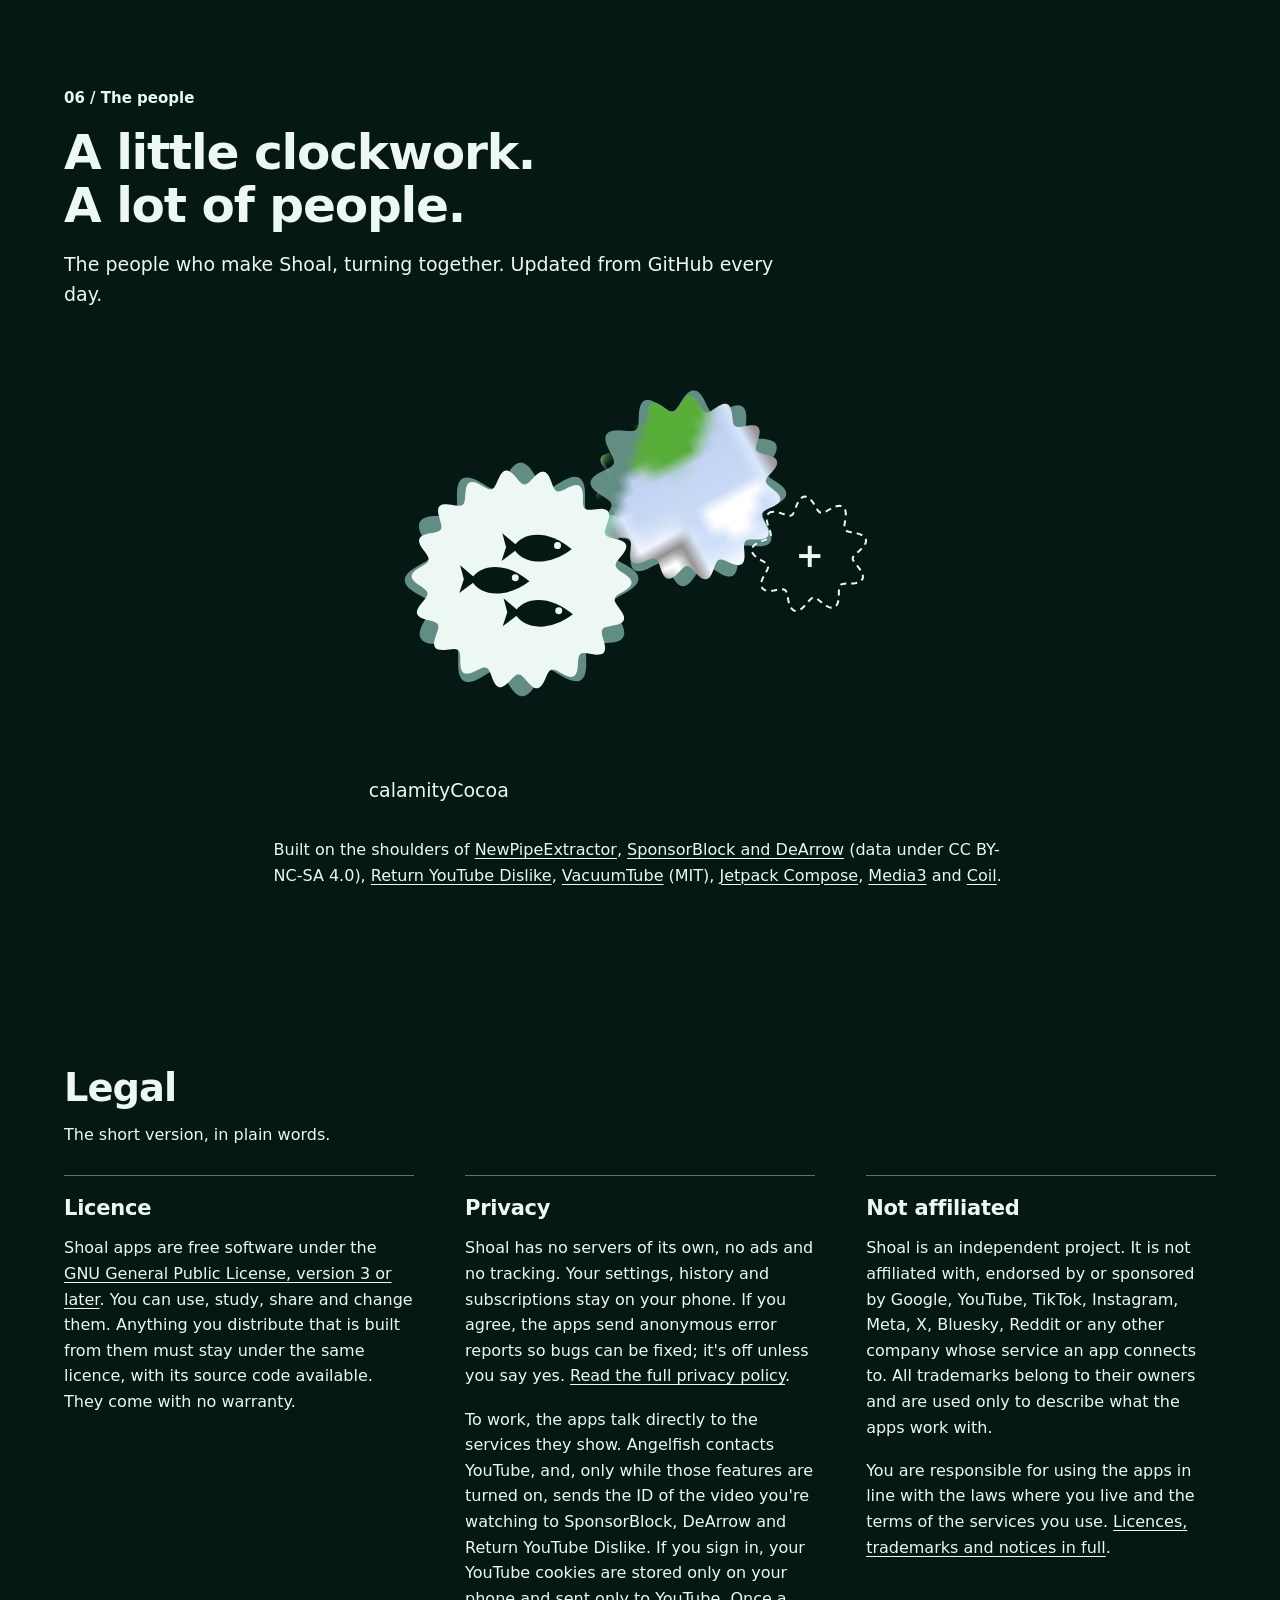
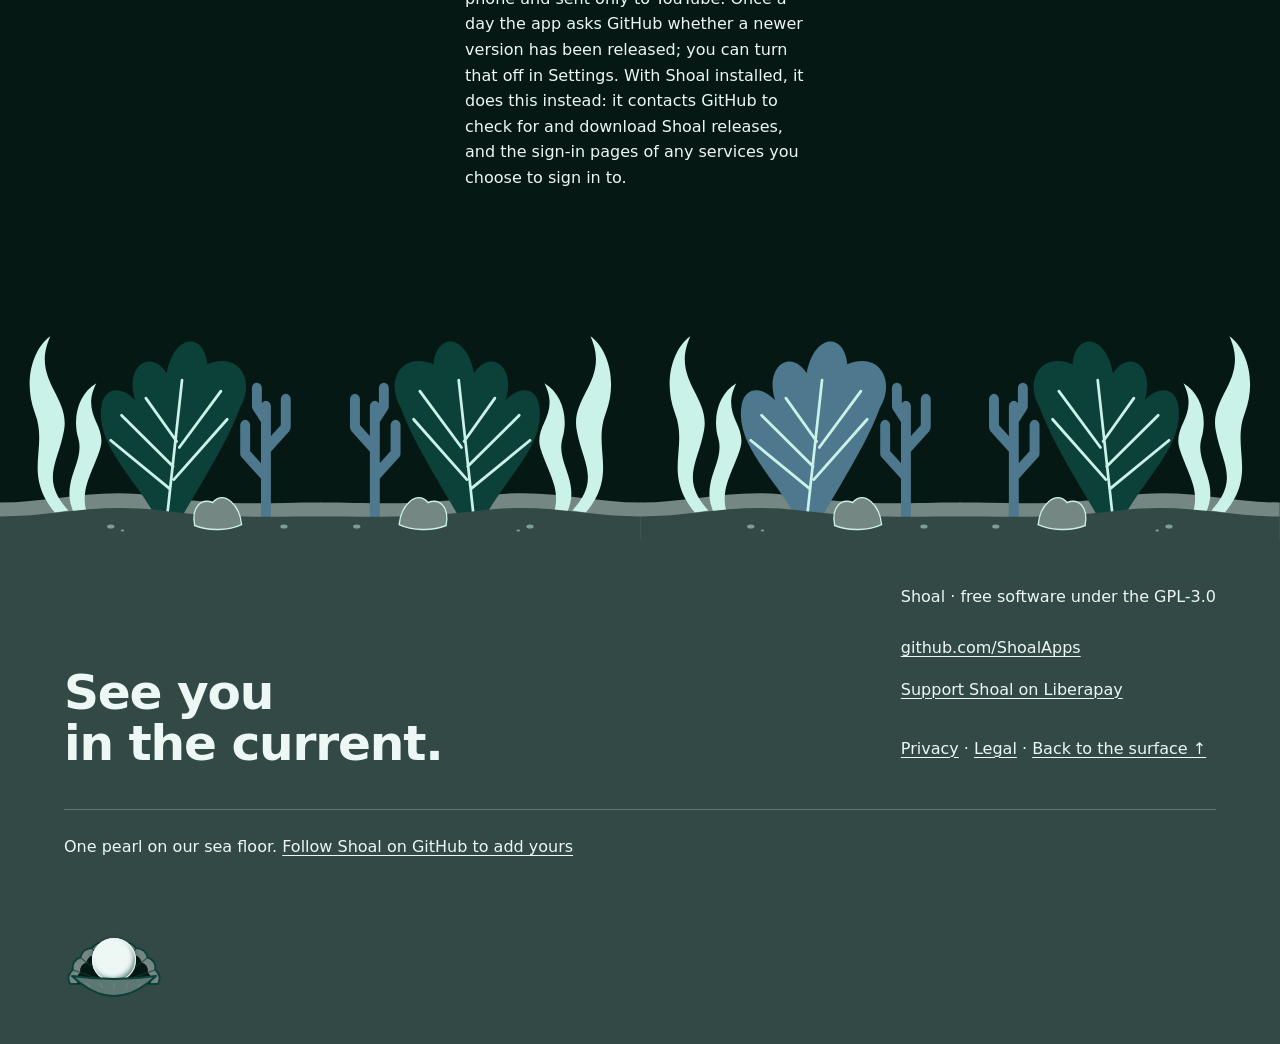
==== commit 81619e01: "Redraw the clams as open scallops with bigger pearls, and close the reef's seams Co-Authored-By: Cla" ====
--- a/index.html
+++ b/index.html
@@ -7,9 +7,9 @@
 <meta name="description" content="Shoal: open-source Android apps that take on your wallpaper's colours with Material You.">
 <meta name="theme-color" content="#006b5e">
 <link rel="icon" href="logo.svg" type="image/svg+xml">
-<link rel="stylesheet" href="assets/shoal.css?v=20261105f">
-<link rel="stylesheet" href="assets/ocean.css?v=20261105f">
-<script src="assets/ocean.js?v=20261105f" defer></script>
+<link rel="stylesheet" href="assets/shoal.css?v=20261105g">
+<link rel="stylesheet" href="assets/ocean.css?v=20261105g">
+<script src="assets/ocean.js?v=20261105g" defer></script>
 </head>
 <body><!-- Clip path for avatars: a Material cookie shape, built by script. -->
 <svg width="0" height="0" style="position:absolute" aria-hidden="true" focusable="false">
--- a/assets/ocean.css
+++ b/assets/ocean.css
@@ -167,8 +167,12 @@
 /* Sea floor. Whole reef pieces fill equal shares of the width: more of them on wider
    screens, and never part of one. */
 footer { background: var(--abyss); color: var(--foam); }
-.reef-line { --reef-count: 1; display: grid; grid-template-columns: repeat(var(--reef-count), minmax(0, 1fr)); align-items: start; pointer-events: none; }
+.reef-line { width: calc(100% - 1px); --reef-count: 1; display: grid; grid-template-columns: repeat(var(--reef-count), minmax(0, 1fr)); align-items: start; pointer-events: none; }
 .reef-piece { display: none; min-width: 0; width: 100%; aspect-ratio: 320 / 260; }
+/* Grow every tile toward the next by one pixel; reserve that pixel at the page edge.
+   A mirrored tile needs the extra width on its local left to grow right on screen. */
+.reef-piece svg { width: calc(100% + 1px); }
+.reef-piece:nth-child(even) svg { margin-left: -1px; }
 .reef-piece:first-child { display: block; }
 .reef-piece:nth-child(even) { transform: scaleX(-1); }
 .reef-piece:nth-child(3n) { --reef-fan: var(--reef-coral); }
@@ -182,35 +186,39 @@
 .clams[hidden] { display: none; }
 .clams-note { margin: 0 0 12px; font-size: var(--text-small); }
 .clam-bed { display: flex; flex-wrap: wrap; align-items: flex-end; gap: 28px 12px; padding-top: 28px; }
-.clam { position: relative; display: block; width: var(--clam, 76px); aspect-ratio: 1; flex: none; border-radius: 16px; }
-.clam svg { display: block; width: 100%; height: 100%; overflow: visible; }
+.clam { position: relative; display: block; width: var(--clam, 98px); aspect-ratio: 1; flex: none; border-radius: 16px; }
+.clam svg { position: absolute; inset: 0; pointer-events: none; display: block; width: 100%; height: 100%; overflow: visible; }
 .clam-shell { fill: var(--clam-tint, var(--reef-leaf)); stroke: var(--reef-fan); stroke-width: 2; stroke-linejoin: round; }
 .clam-rib { fill: none; stroke: var(--reef-fan); stroke-width: 1.4; stroke-linecap: round; opacity: .65; }
 .clam-lower .clam-shell { fill: color-mix(in srgb, var(--clam-tint, var(--reef-leaf)) 78%, var(--reef-fan)); }
 .clam-lower .clam-rib { stroke: var(--reef-back); }
-.clam-mouth { fill: var(--abyss); stroke: var(--reef-fan); stroke-width: 2; }
-/* SVG view-box coordinates put both rotations exactly at the shared back hinge. */
-.clam-lid, .clam-lid-breath { transform-box: view-box; transform-origin: 50px 57px; }
-.clam-lid { transform: rotateX(0deg); transition: transform .6s var(--spring); }
-.clam-lid-breath { transform: rotateX(24deg); animation: clam-breathe var(--breath, 8s) var(--delay, 0s) ease-in-out infinite; }
+.clam-mouth { fill: var(--abyss); }
+/* All upper layers scale in 2D around the bottom hinge in the 100 × 100 box. */
+.clam-reveal, .clam-lid, .clam-lid-breath { transform-box: view-box; transform-origin: 50% 84%; }
+.clam-reveal, .clam-lid { transform: scale(1); }
+.clam-lid, .clam-lid-breath { transition: transform .6s var(--spring); }
+.clam-lid-breath { transform: scaleY(.94); animation: clam-breathe var(--breath, 8s) var(--delay, 0s) ease-in-out infinite; }
 .clam:hover, .clam:focus-visible { z-index: 3; }
-.clam:hover .clam-lid, .clam:focus-visible .clam-lid { animation: none; transform: rotateX(-52deg); }
-.clam-pearl { position: absolute; left: 32%; top: 40%; width: 36%; aspect-ratio: 1; border-radius: 50%; background: var(--foam); box-shadow: 0 2px 5px color-mix(in srgb, var(--abyss) 65%, transparent); transition: transform .6s var(--spring); pointer-events: none; }
+.clam:hover .clam-lid, .clam:focus-visible .clam-lid { transform: scale(1.03, 1.06); }
+.clam:hover .clam-lid-breath, .clam:focus-visible .clam-lid-breath { animation: none; transform: scaleY(1); }
+.clam-pearl { position: absolute; left: 28%; top: 38%; width: 44%; aspect-ratio: 1; border-radius: 50%; background: var(--foam); box-shadow: 0 2px 5px color-mix(in srgb, var(--abyss) 65%, transparent); transition: transform .6s var(--spring); pointer-events: none; }
 .clam-pearl img { display: block; width: 100%; height: 100%; border-radius: 50%; object-fit: cover; }
 .clam-pearl img[hidden] { display: none; }
 /* A translucent rim sits over the avatar; the separate gleam keeps it a round pearl. */
 .clam-pearl::after { content: ""; position: absolute; inset: 0; border-radius: 50%; box-shadow: inset 0 0 0 1px var(--foam), inset 2px 3px 4px color-mix(in srgb, var(--foam) 80%, transparent), inset -2px -3px 5px color-mix(in srgb, var(--reef-fan) 65%, transparent); }
 .clam-pearl-gleam { position: absolute; left: 24%; top: 17%; width: 19%; height: 12%; transform: rotate(-35deg); border-radius: 50%; background: var(--foam); opacity: .9; }
-.clam:hover .clam-pearl, .clam:focus-visible .clam-pearl { transform: translateY(-5px); }
-.clam-bubble { position: absolute; bottom: 62%; left: 47%; width: 5px; height: 5px; border: 1px solid var(--foam); border-radius: 50%; background: color-mix(in srgb, var(--reef-back) 35%, transparent); opacity: 0; pointer-events: none; animation: clam-bubble var(--bubble-time, 18s) var(--bubble-delay, 0s) ease-out infinite; }
+.clam:hover .clam-pearl, .clam:focus-visible .clam-pearl { transform: translateY(-4px); }
+.clam-bubble { position: absolute; bottom: 65%; left: 47%; width: 5px; height: 5px; border: 1px solid var(--foam); border-radius: 50%; background: color-mix(in srgb, var(--reef-back) 35%, transparent); opacity: 0; pointer-events: none; animation: clam-bubble var(--bubble-time, 18s) var(--bubble-delay, 0s) ease-out infinite; }
 .clam:focus-visible { outline-color: var(--foam); outline-offset: 2px; }
 .clam-name { position: absolute; bottom: calc(100% + 2px); left: 50%; z-index: 2; transform: translateX(calc(-50% + var(--name-shift, 0px))); max-width: calc(100vw - 16px); overflow-wrap: anywhere; padding: 4px 10px; border-radius: 10px; background: var(--foam); color: var(--abyss); font-size: var(--label); font-weight: 600; width: max-content; opacity: 0; pointer-events: none; transition: opacity .15s; }
 .clam:hover .clam-name, .clam:focus-visible .clam-name { opacity: 1; }
 .clam-more { align-self: center; padding: 8px 12px; font-size: var(--text-small); }
-.clam-arriving .clam-lid { animation: clam-arrival 1.3s var(--arrival-delay, 0s) var(--spring) backwards; }
-.clam-arriving:hover .clam-lid, .clam-arriving:focus-visible .clam-lid { animation: none; }
-@keyframes clam-breathe { 0%, 100% { transform: rotateX(52deg); } 50% { transform: rotateX(60deg); } }
-@keyframes clam-arrival { 0%, 100% { transform: rotateX(0deg); } 45% { transform: rotateX(-52deg); } }
+.clam-arriving .clam-reveal { animation: clam-arrival 1.3s var(--arrival-delay, 0s) var(--spring) backwards; }
+.clam-arriving .clam-pearl { animation: clam-pearl-arrival 1.3s var(--arrival-delay, 0s) var(--spring) backwards; }
+.clam-arriving:hover .clam-pearl, .clam-arriving:focus-visible .clam-pearl { animation: none; }
+@keyframes clam-breathe { 0%, 100% { transform: scaleY(.90); } 50% { transform: scaleY(.97); } }
+@keyframes clam-arrival { from { transform: scaleY(.585106); } to { transform: scaleY(1); } }
+@keyframes clam-pearl-arrival { from { transform: scale(.8); } to { transform: scale(1); } }
 @keyframes clam-bubble { 0%, 83% { transform: translateY(0); opacity: 0; } 86% { opacity: .7; } 100% { transform: translateY(-38px); opacity: 0; } }
 .art-drift { animation: drift 9s ease-in-out infinite; }
 .art-sway { transform-box: fill-box; transform-origin: 50% 100%; animation: sway 10s ease-in-out infinite; }
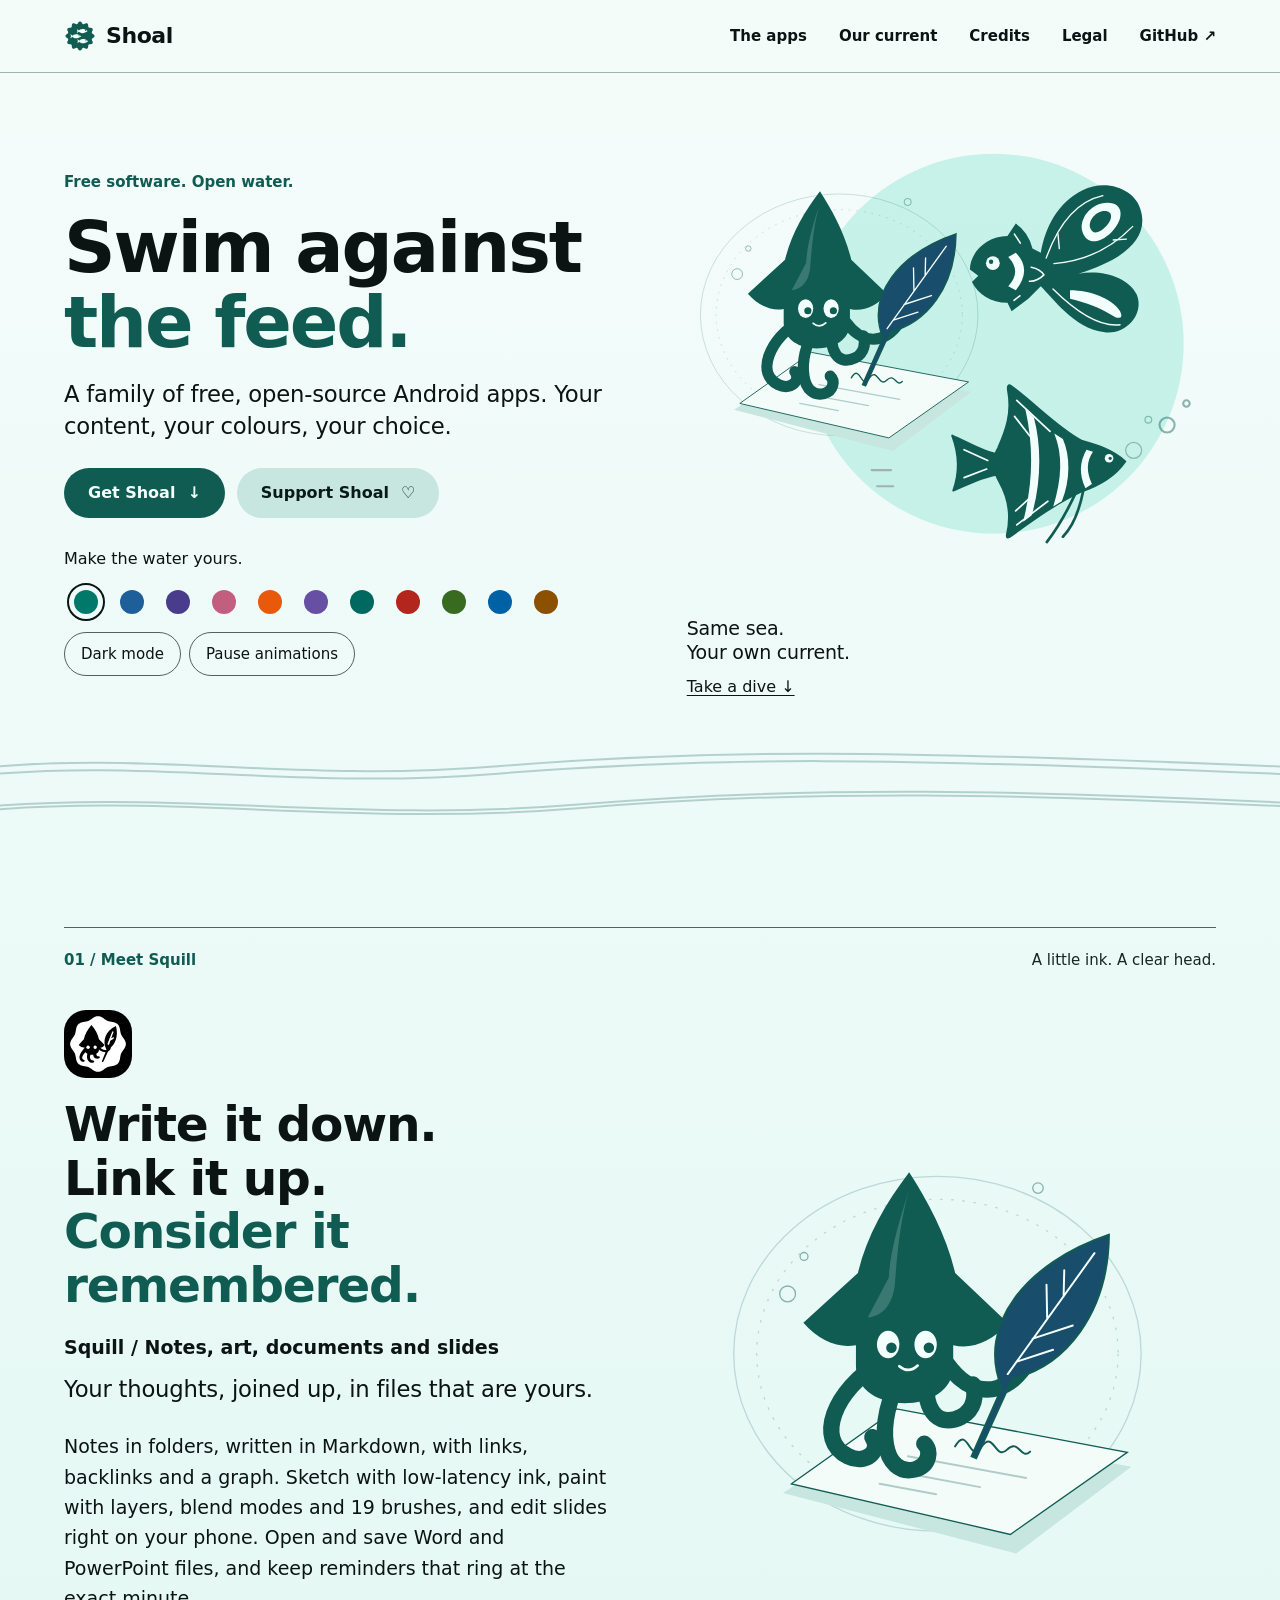
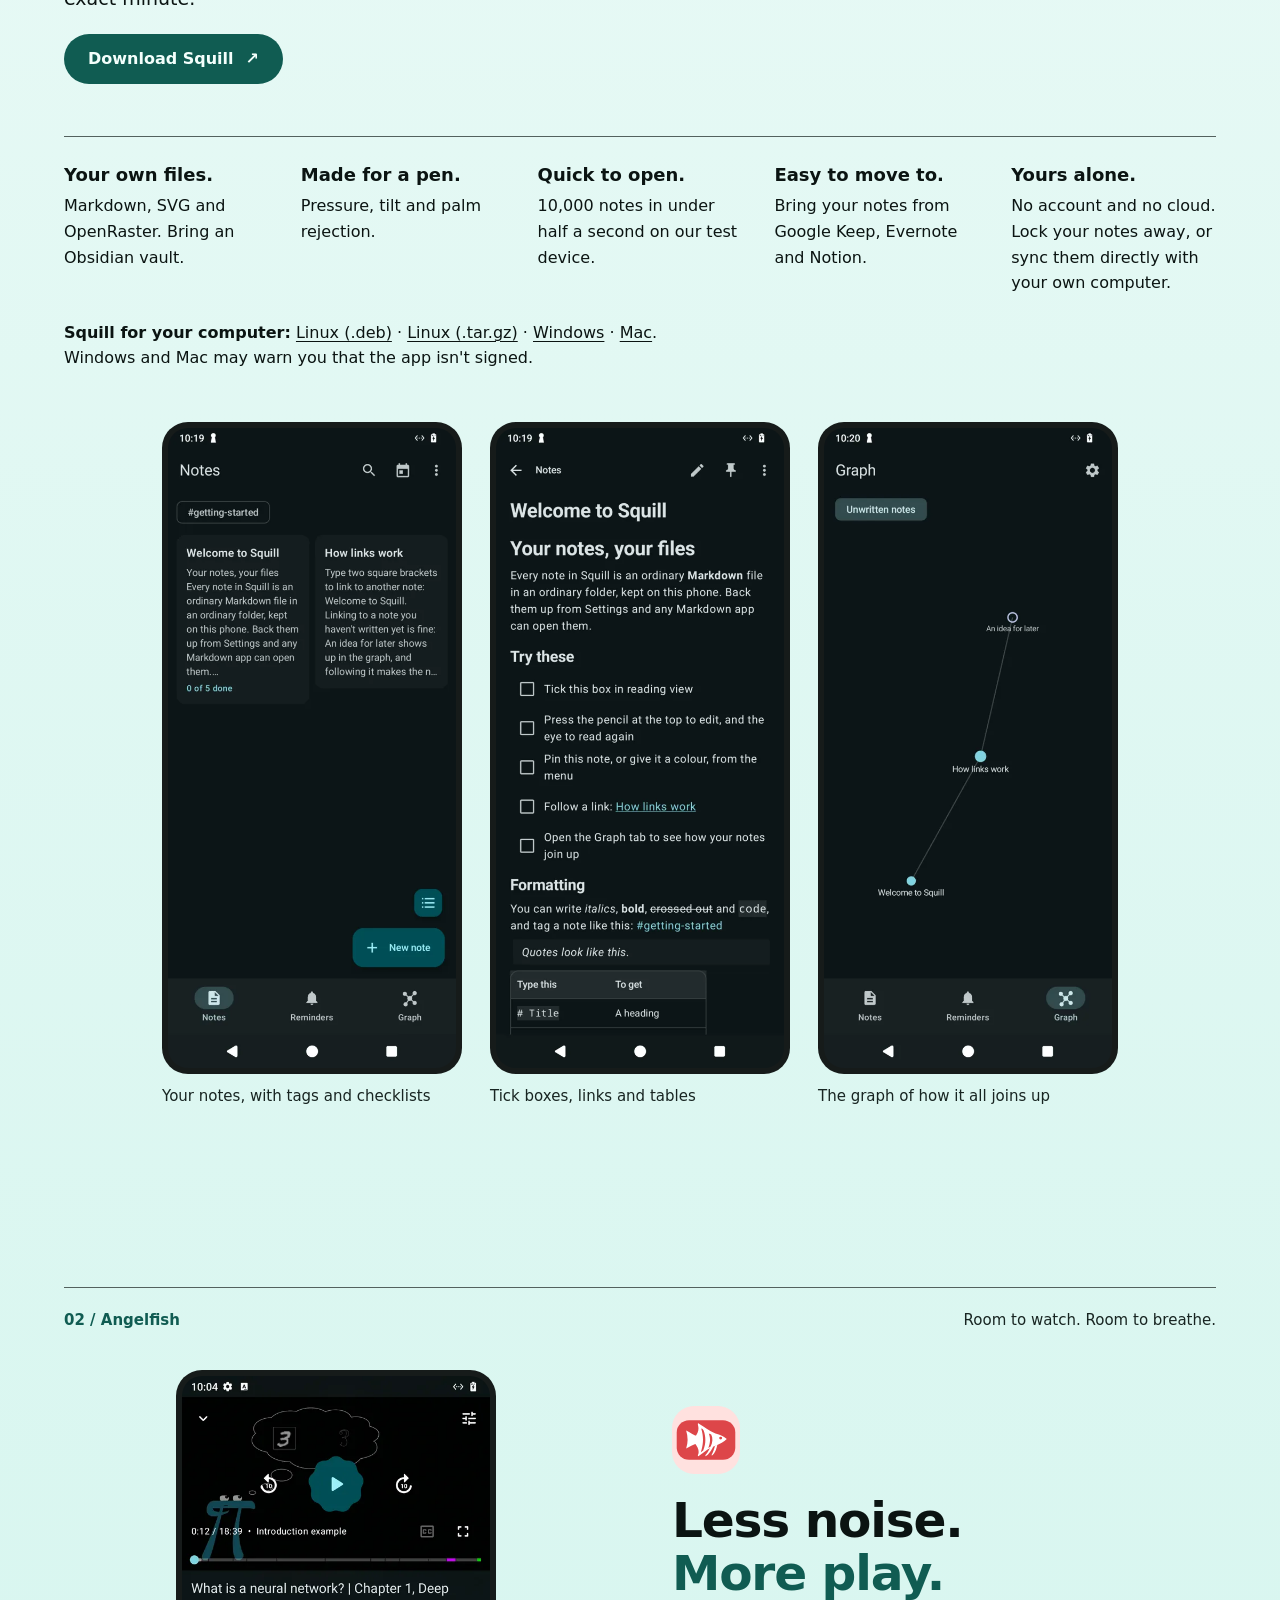
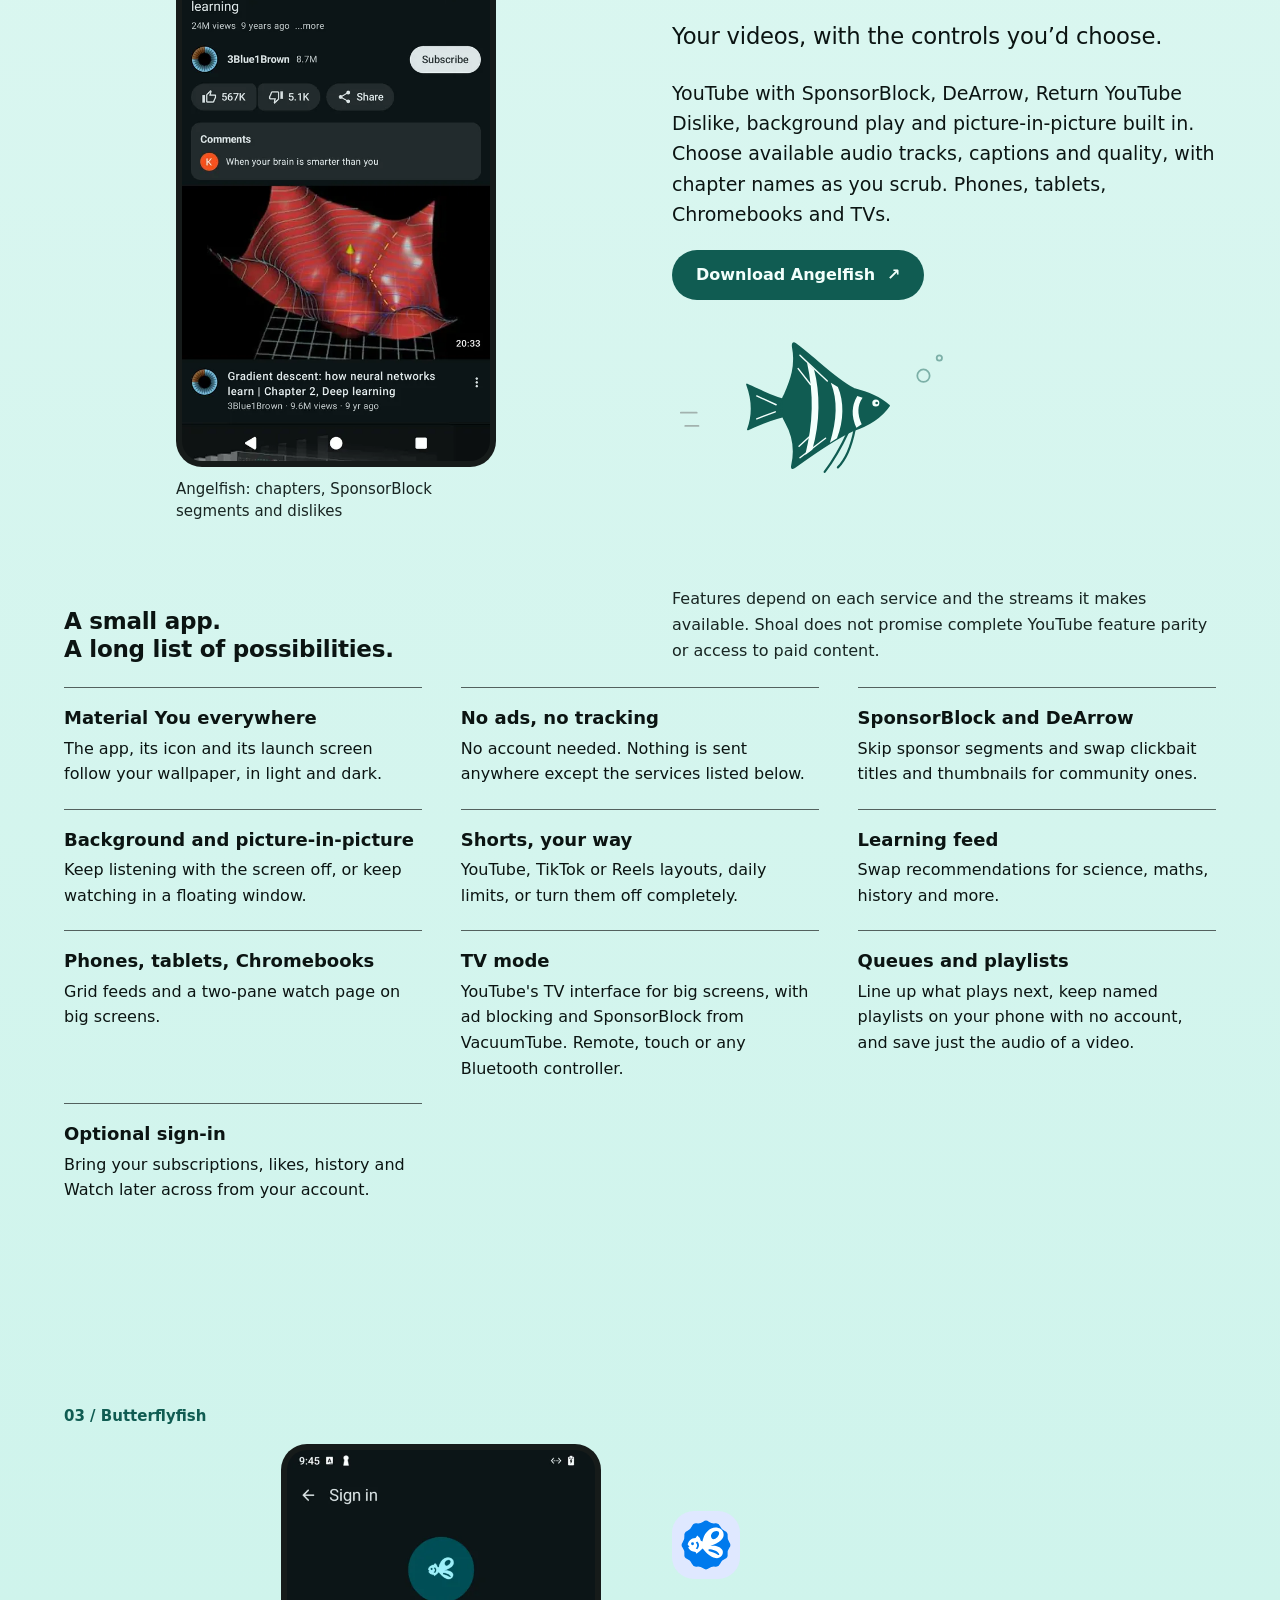
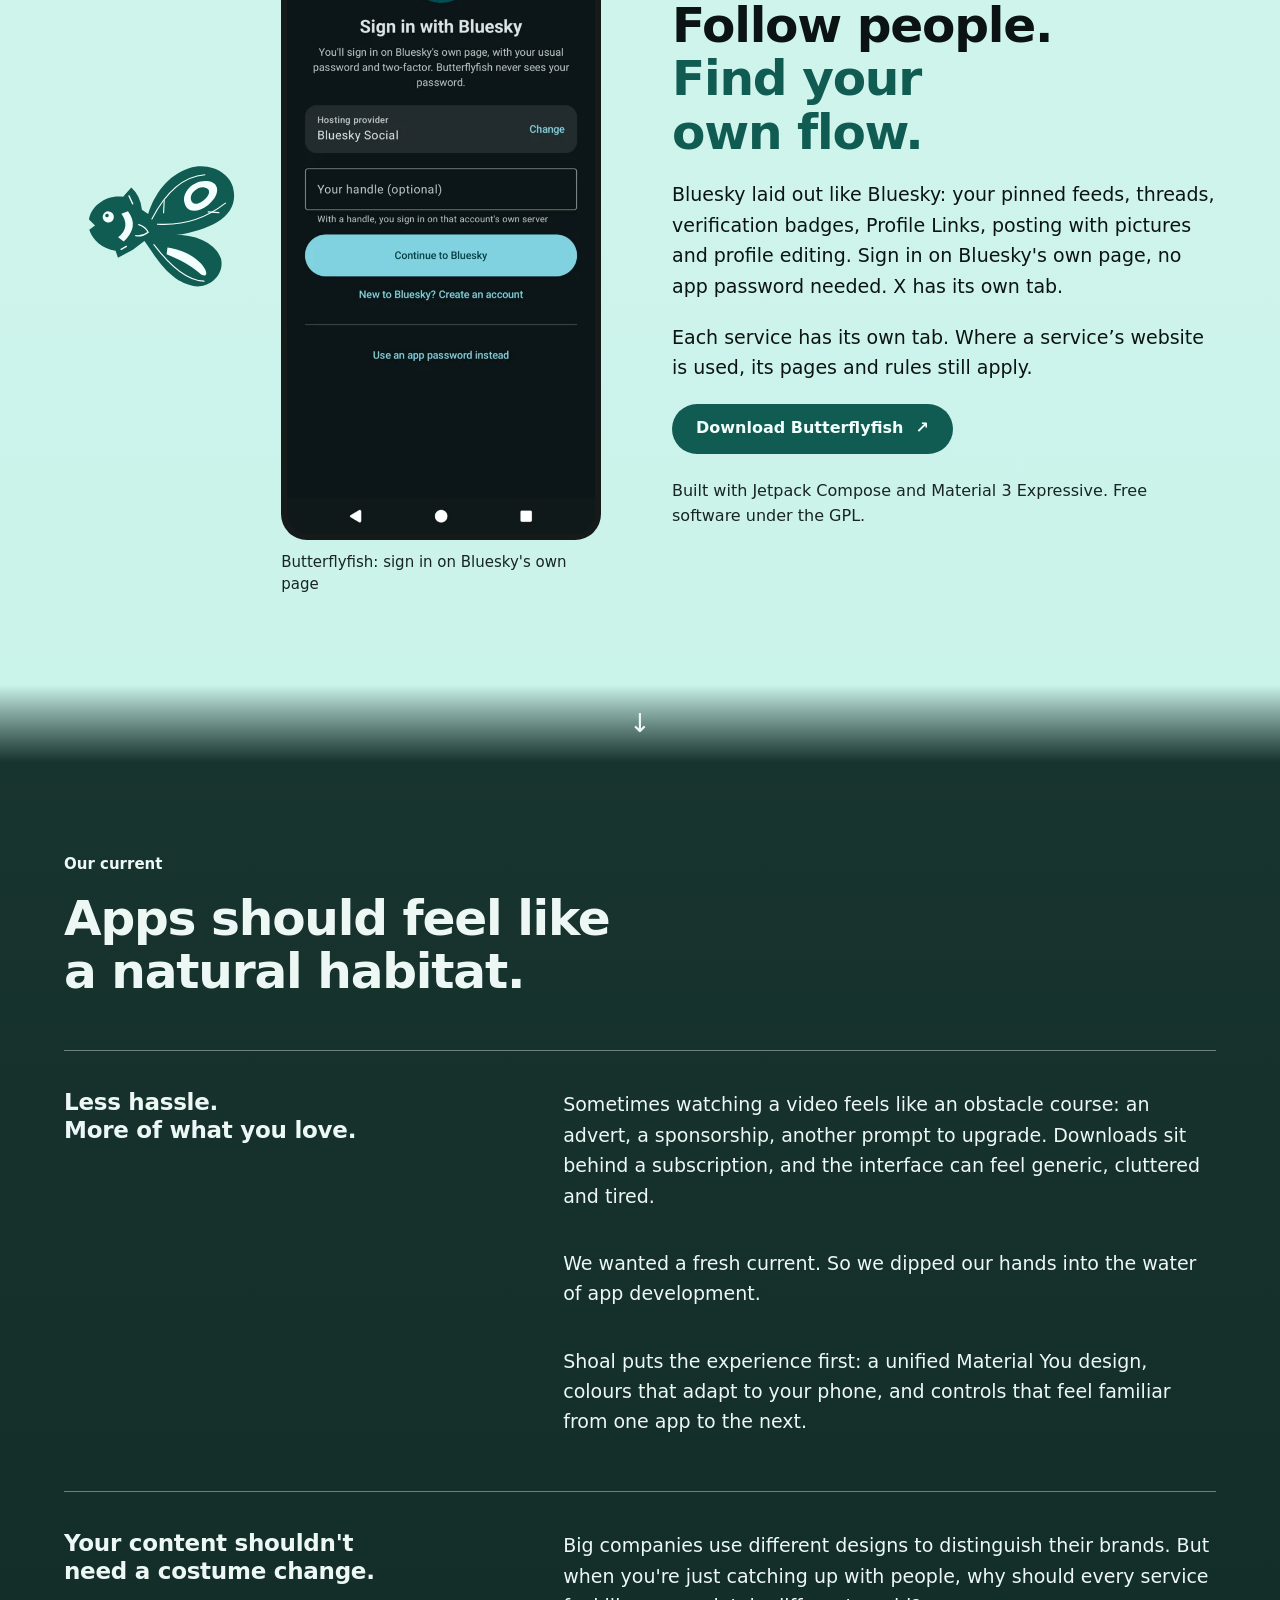
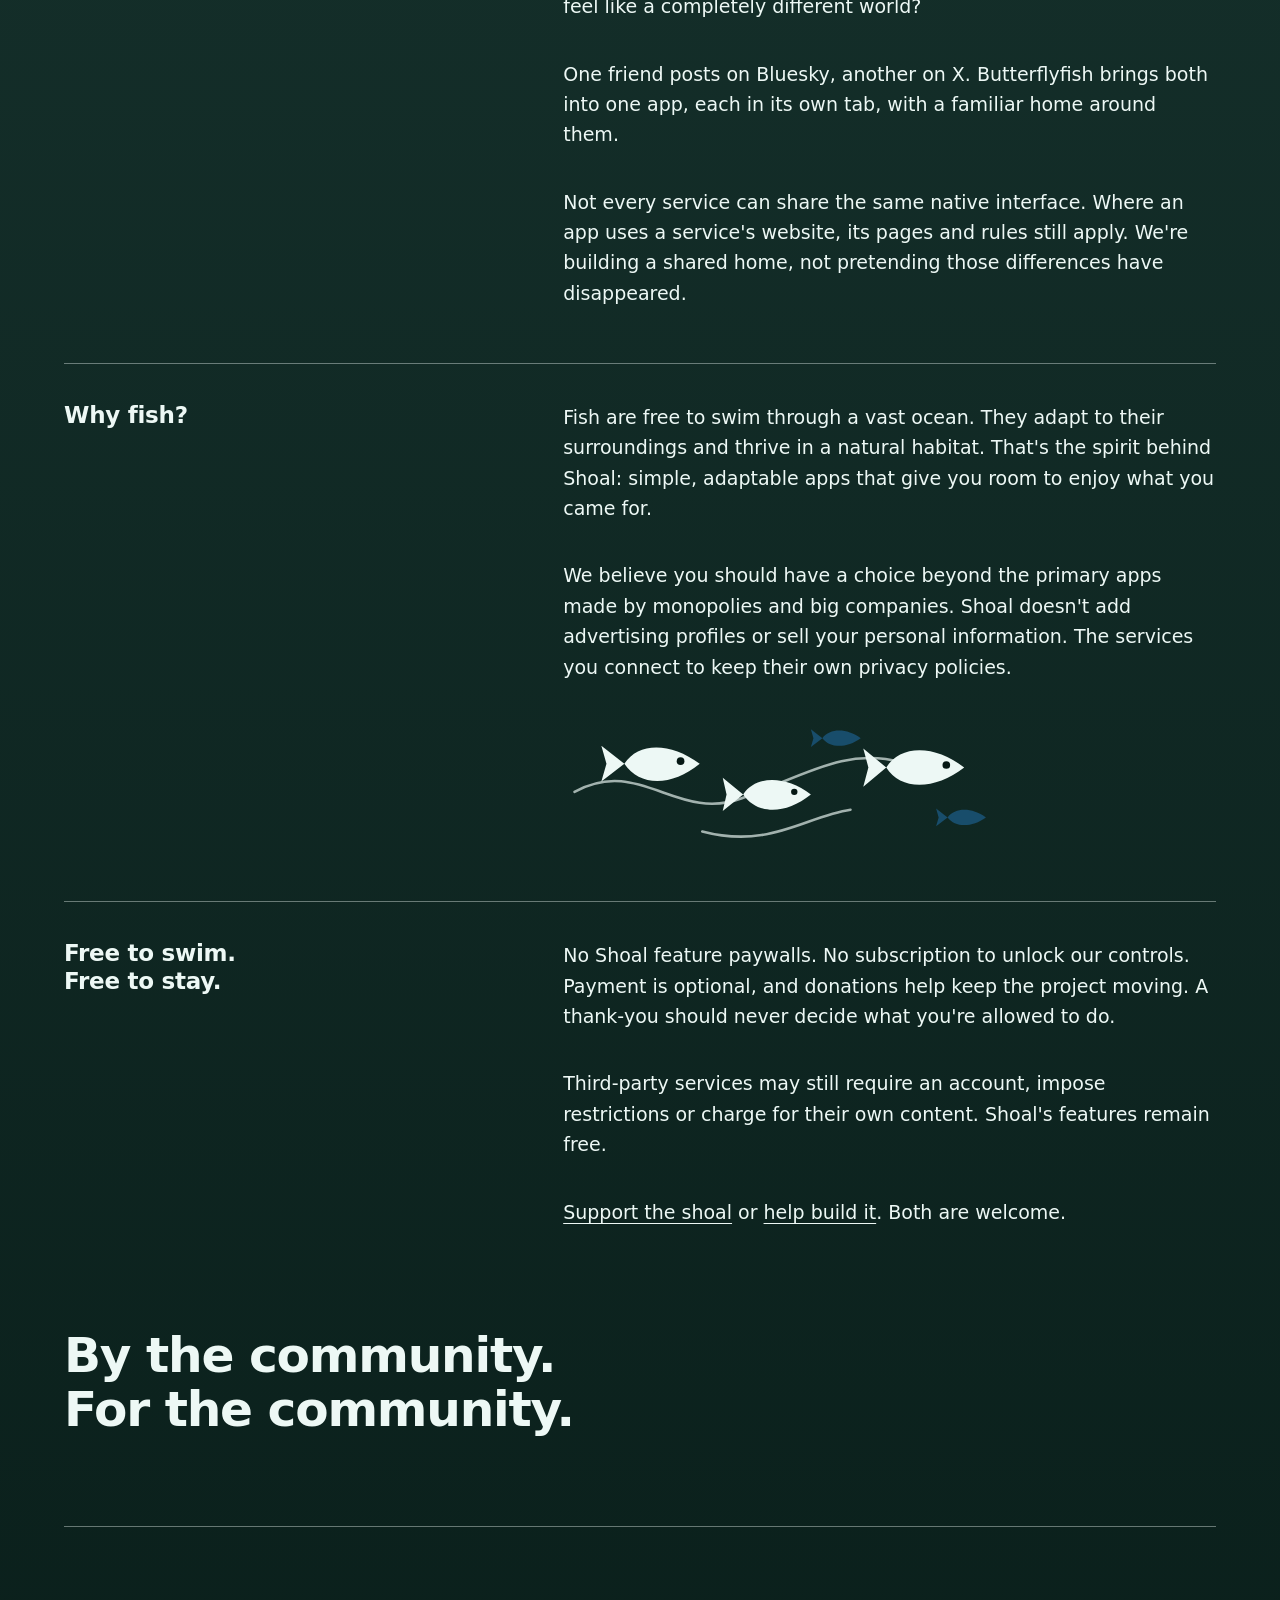
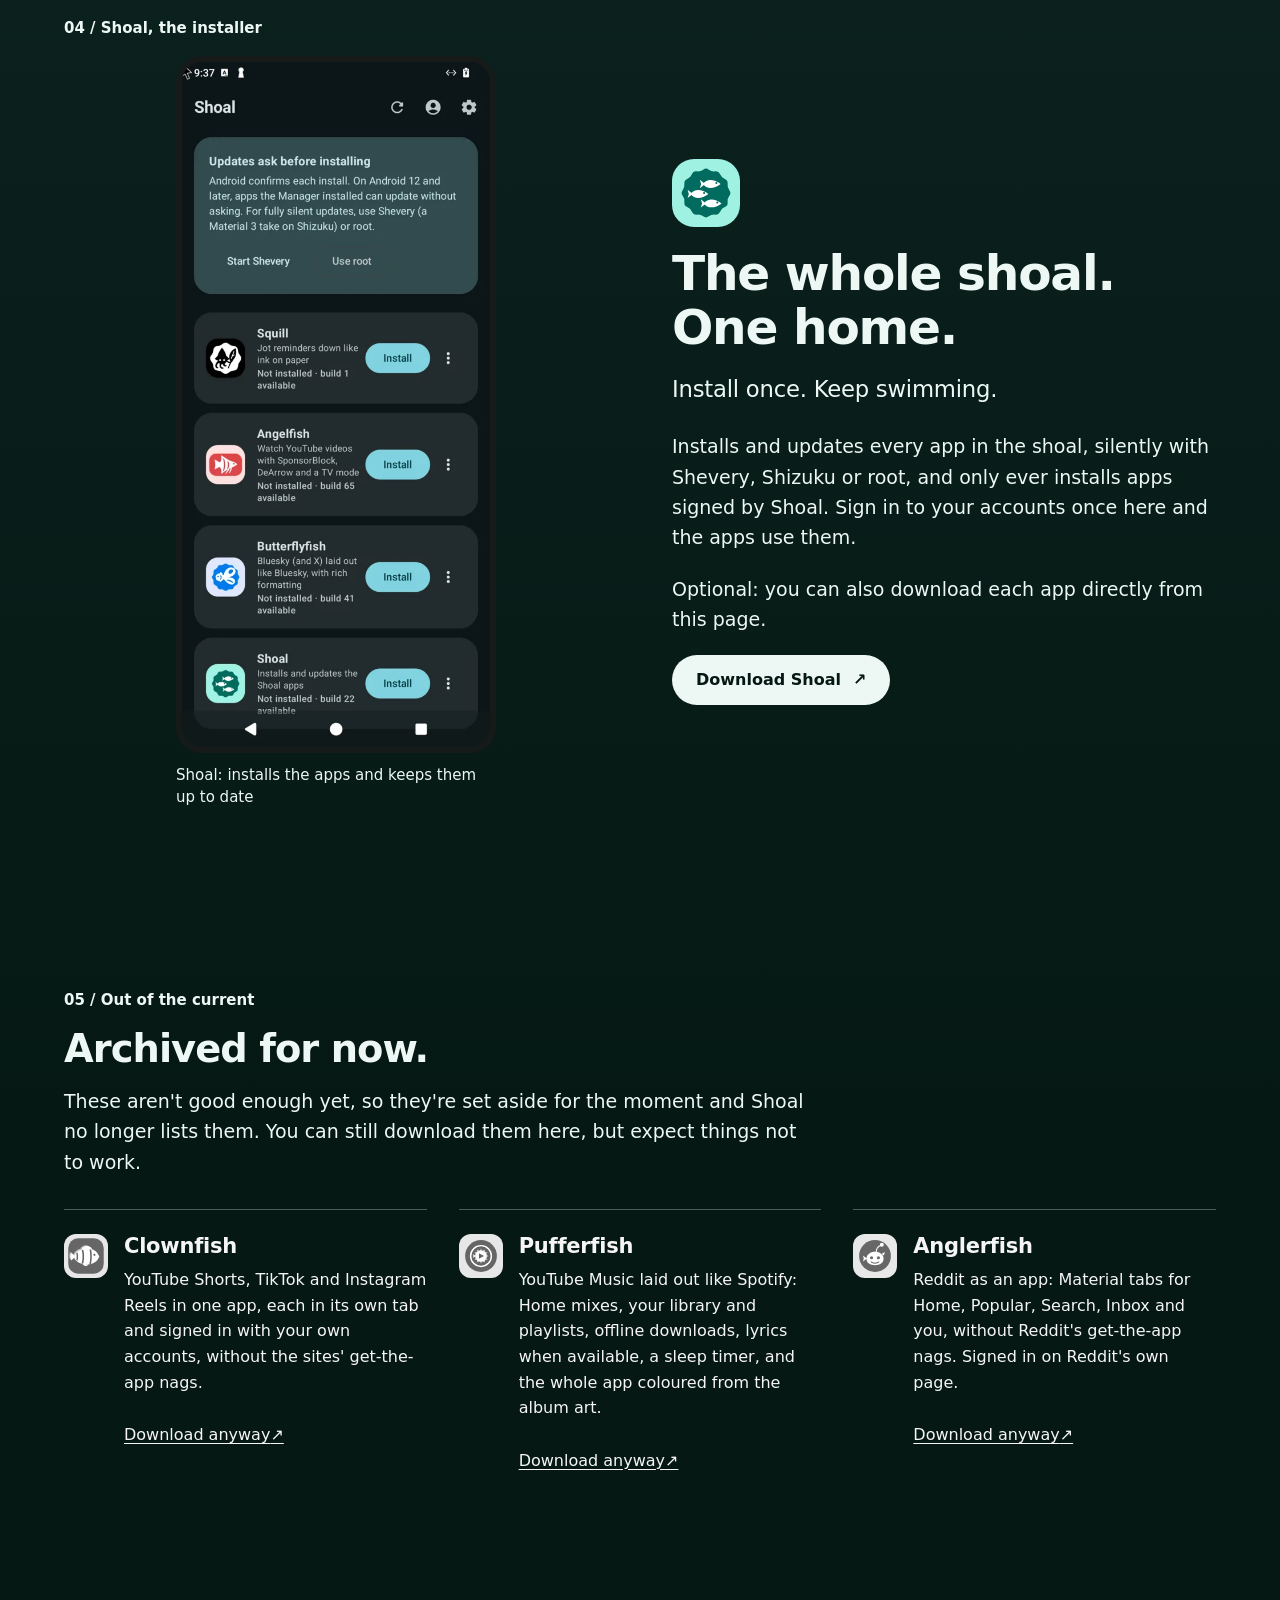
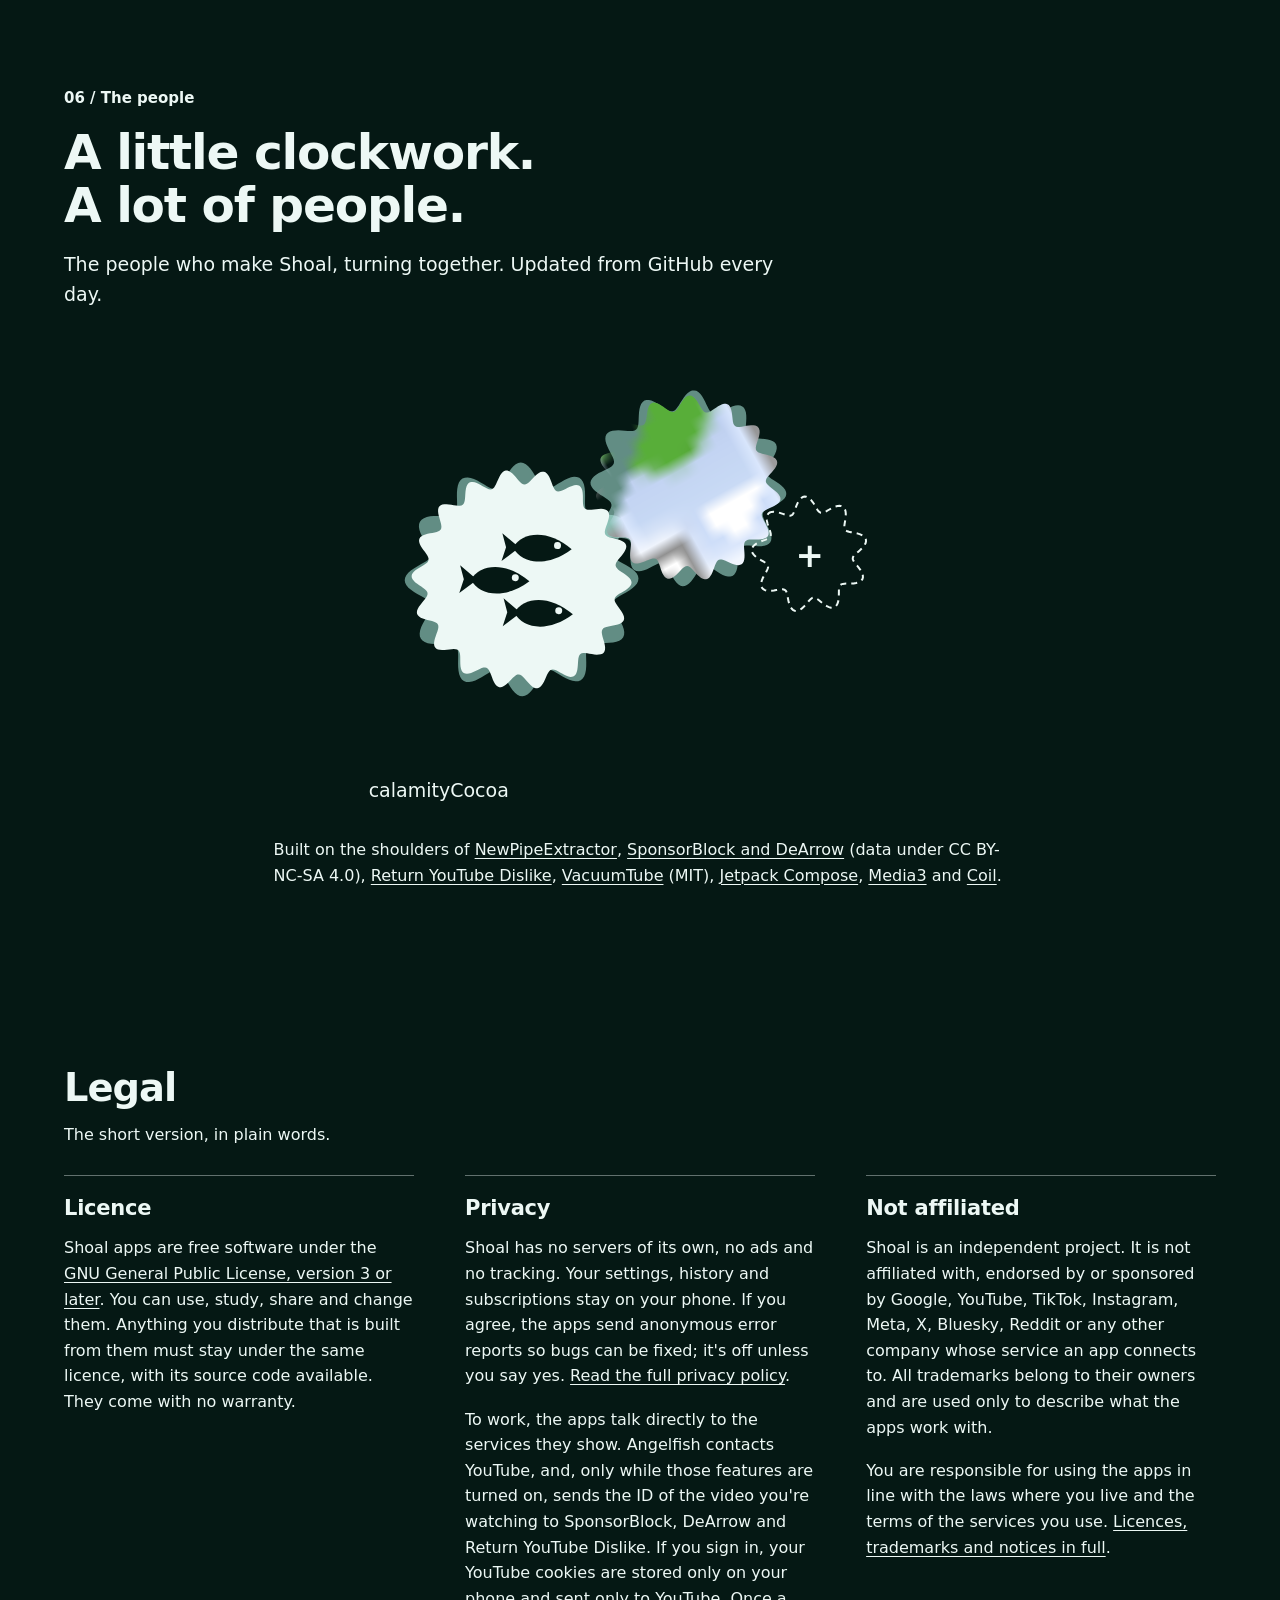
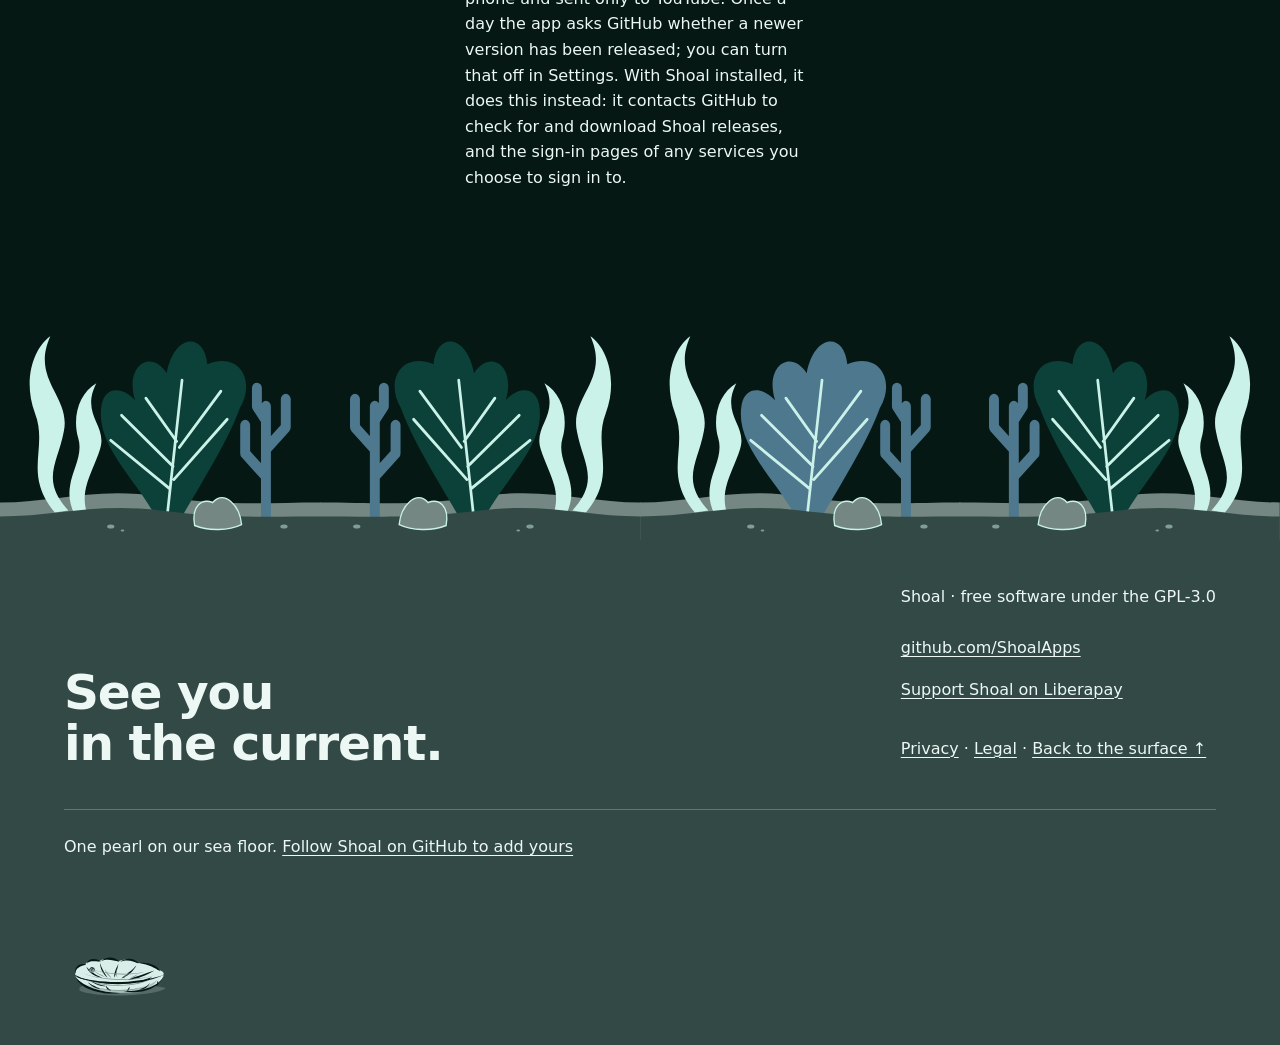
==== commit 9d77fb4a: "Draw the clams by hand, frame by frame Inked drawings of each pose replace the geometric shells, pla" ====
--- a/index.html
+++ b/index.html
@@ -7,9 +7,9 @@
 <meta name="description" content="Shoal: open-source Android apps that take on your wallpaper's colours with Material You.">
 <meta name="theme-color" content="#006b5e">
 <link rel="icon" href="logo.svg" type="image/svg+xml">
-<link rel="stylesheet" href="assets/shoal.css?v=20261105g">
-<link rel="stylesheet" href="assets/ocean.css?v=20261105g">
-<script src="assets/ocean.js?v=20261105g" defer></script>
+<link rel="stylesheet" href="assets/shoal.css?v=20261105h">
+<link rel="stylesheet" href="assets/ocean.css?v=20261105h">
+<script src="assets/ocean.js?v=20261105h" defer></script>
 </head>
 <body><!-- Clip path for avatars: a Material cookie shape, built by script. -->
 <svg width="0" height="0" style="position:absolute" aria-hidden="true" focusable="false">
--- a/assets/ocean.css
+++ b/assets/ocean.css
@@ -181,45 +181,37 @@
 .footer-word { margin: 0; font-size: var(--heading-2); font-weight: 750; line-height: 1.05; letter-spacing: -.025em; }
 .footer-content > div { font-size: var(--text-small); }
 .footer-content a { display: inline-block; padding-block: 8px; }
-/* Clams: each follower is a pearl, held above two scalloped fans on the sand. */
-.clams { margin: 40px auto 0; width: min(100% - 2 * var(--gutter), var(--page-width)); padding-top: 24px; border-top: 1px solid color-mix(in srgb, var(--foam) 25%, transparent); scroll-margin-top: 88px; }
+/* Clams: discrete ink-and-wash exposure plates, with the avatar between shells. */
+.clams {
+  --clam-ink: color-mix(in srgb, var(--abyss) 86%, #100f18);
+  --clam-wash-leaf: color-mix(in srgb, var(--reef-leaf) 65%, var(--foam));
+  --clam-wash-coral: color-mix(in srgb, var(--reef-coral) 70%, var(--foam));
+  --clam-wash-sand: color-mix(in srgb, var(--secondary-container) 55%, var(--foam));
+  --clam-wash: var(--clam-wash-sand);
+  --clam-shade: color-mix(in srgb, var(--clam-wash) 58%, var(--abyss));
+  --clam-inside: color-mix(in srgb, var(--abyss) 90%, var(--clam-wash));
+  margin: 40px auto 0; width: min(100% - 2 * var(--gutter), var(--page-width)); padding-top: 24px; border-top: 1px solid color-mix(in srgb, var(--foam) 25%, transparent); scroll-margin-top: 88px;
+}
 .clams[hidden] { display: none; }
 .clams-note { margin: 0 0 12px; font-size: var(--text-small); }
 .clam-bed { display: flex; flex-wrap: wrap; align-items: flex-end; gap: 28px 12px; padding-top: 28px; }
-.clam { position: relative; display: block; width: var(--clam, 98px); aspect-ratio: 1; flex: none; border-radius: 16px; }
-.clam svg { position: absolute; inset: 0; pointer-events: none; display: block; width: 100%; height: 100%; overflow: visible; }
-.clam-shell { fill: var(--clam-tint, var(--reef-leaf)); stroke: var(--reef-fan); stroke-width: 2; stroke-linejoin: round; }
-.clam-rib { fill: none; stroke: var(--reef-fan); stroke-width: 1.4; stroke-linecap: round; opacity: .65; }
-.clam-lower .clam-shell { fill: color-mix(in srgb, var(--clam-tint, var(--reef-leaf)) 78%, var(--reef-fan)); }
-.clam-lower .clam-rib { stroke: var(--reef-back); }
-.clam-mouth { fill: var(--abyss); }
-/* All upper layers scale in 2D around the bottom hinge in the 100 × 100 box. */
-.clam-reveal, .clam-lid, .clam-lid-breath { transform-box: view-box; transform-origin: 50% 84%; }
-.clam-reveal, .clam-lid { transform: scale(1); }
-.clam-lid, .clam-lid-breath { transition: transform .6s var(--spring); }
-.clam-lid-breath { transform: scaleY(.94); animation: clam-breathe var(--breath, 8s) var(--delay, 0s) ease-in-out infinite; }
-.clam:hover, .clam:focus-visible { z-index: 3; }
-.clam:hover .clam-lid, .clam:focus-visible .clam-lid { transform: scale(1.03, 1.06); }
-.clam:hover .clam-lid-breath, .clam:focus-visible .clam-lid-breath { animation: none; transform: scaleY(1); }
-.clam-pearl { position: absolute; left: 28%; top: 38%; width: 44%; aspect-ratio: 1; border-radius: 50%; background: var(--foam); box-shadow: 0 2px 5px color-mix(in srgb, var(--abyss) 65%, transparent); transition: transform .6s var(--spring); pointer-events: none; }
+.clam { position: relative; display: block; width: min(var(--clam, 108px), 100%); min-width: 44px; min-height: 44px; aspect-ratio: 120 / 110; flex: none; border-radius: 16px; }
+/* Derive shade here so it inherits this follower's seeded wash, including palette changes. */
+.clam-drawn { --clam-shade: color-mix(in srgb, var(--clam-wash) 58%, var(--abyss)); --clam-inside: color-mix(in srgb, var(--abyss) 90%, var(--clam-wash)); }
+.clam-sprite { position: absolute; width: 0; height: 0; overflow: hidden; pointer-events: none; }
+.clam svg { position: absolute; inset: 0; pointer-events: none; display: block; width: 100%; height: 100%; }
+.clam-pearl-window { position: absolute; inset: 0; pointer-events: none; }
+.clam-pearl { position: absolute; left: 29%; top: 29%; width: 42%; aspect-ratio: 1; border-radius: 50%; background: var(--foam); }
 .clam-pearl img { display: block; width: 100%; height: 100%; border-radius: 50%; object-fit: cover; }
 .clam-pearl img[hidden] { display: none; }
-/* A translucent rim sits over the avatar; the separate gleam keeps it a round pearl. */
-.clam-pearl::after { content: ""; position: absolute; inset: 0; border-radius: 50%; box-shadow: inset 0 0 0 1px var(--foam), inset 2px 3px 4px color-mix(in srgb, var(--foam) 80%, transparent), inset -2px -3px 5px color-mix(in srgb, var(--reef-fan) 65%, transparent); }
-.clam-pearl-gleam { position: absolute; left: 24%; top: 17%; width: 19%; height: 12%; transform: rotate(-35deg); border-radius: 50%; background: var(--foam); opacity: .9; }
-.clam:hover .clam-pearl, .clam:focus-visible .clam-pearl { transform: translateY(-4px); }
-.clam-bubble { position: absolute; bottom: 65%; left: 47%; width: 5px; height: 5px; border: 1px solid var(--foam); border-radius: 50%; background: color-mix(in srgb, var(--reef-back) 35%, transparent); opacity: 0; pointer-events: none; animation: clam-bubble var(--bubble-time, 18s) var(--bubble-delay, 0s) ease-out infinite; }
+.clam-drawn .clam-pearl { background: none; }
+.clam-drawn .clam-pearl img { position: absolute; inset: 5% 6%; width: 88%; height: 90%; border-radius: 48% 52% 49% 46% / 52% 47% 53% 48%; }
+.clam-drawn .clam-pearl::before { content: ""; position: absolute; inset: 5% 6%; border-radius: 48% 52% 49% 46% / 52% 47% 53% 48%; background: var(--foam); }
+.clam:hover, .clam:focus-visible { z-index: 3; }
 .clam:focus-visible { outline-color: var(--foam); outline-offset: 2px; }
-.clam-name { position: absolute; bottom: calc(100% + 2px); left: 50%; z-index: 2; transform: translateX(calc(-50% + var(--name-shift, 0px))); max-width: calc(100vw - 16px); overflow-wrap: anywhere; padding: 4px 10px; border-radius: 10px; background: var(--foam); color: var(--abyss); font-size: var(--label); font-weight: 600; width: max-content; opacity: 0; pointer-events: none; transition: opacity .15s; }
-.clam:hover .clam-name, .clam:focus-visible .clam-name { opacity: 1; }
-.clam-more { align-self: center; padding: 8px 12px; font-size: var(--text-small); }
-.clam-arriving .clam-reveal { animation: clam-arrival 1.3s var(--arrival-delay, 0s) var(--spring) backwards; }
-.clam-arriving .clam-pearl { animation: clam-pearl-arrival 1.3s var(--arrival-delay, 0s) var(--spring) backwards; }
-.clam-arriving:hover .clam-pearl, .clam-arriving:focus-visible .clam-pearl { animation: none; }
-@keyframes clam-breathe { 0%, 100% { transform: scaleY(.90); } 50% { transform: scaleY(.97); } }
-@keyframes clam-arrival { from { transform: scaleY(.585106); } to { transform: scaleY(1); } }
-@keyframes clam-pearl-arrival { from { transform: scale(.8); } to { transform: scale(1); } }
-@keyframes clam-bubble { 0%, 83% { transform: translateY(0); opacity: 0; } 86% { opacity: .7; } 100% { transform: translateY(-38px); opacity: 0; } }
+.clam-name { position: absolute; bottom: calc(100% + 2px); left: 50%; z-index: 2; transform: translateX(calc(-50% + var(--name-shift, 0px))); max-width: calc(100vw - 16px); overflow-wrap: anywhere; padding: 4px 10px; border-radius: 10px; background: var(--foam); color: var(--abyss); font-size: var(--label); font-weight: 600; width: max-content; display: none; pointer-events: none; }
+.clam:hover .clam-name, .clam:focus-visible .clam-name { display: block; }
+.clam-more { align-self: center; min-height: 44px; padding: 8px 12px; font-size: var(--text-small); }
 .art-drift { animation: drift 9s ease-in-out infinite; }
 .art-sway { transform-box: fill-box; transform-origin: 50% 100%; animation: sway 10s ease-in-out infinite; }
 @keyframes drift { 50% { transform: translateY(-7px); } }
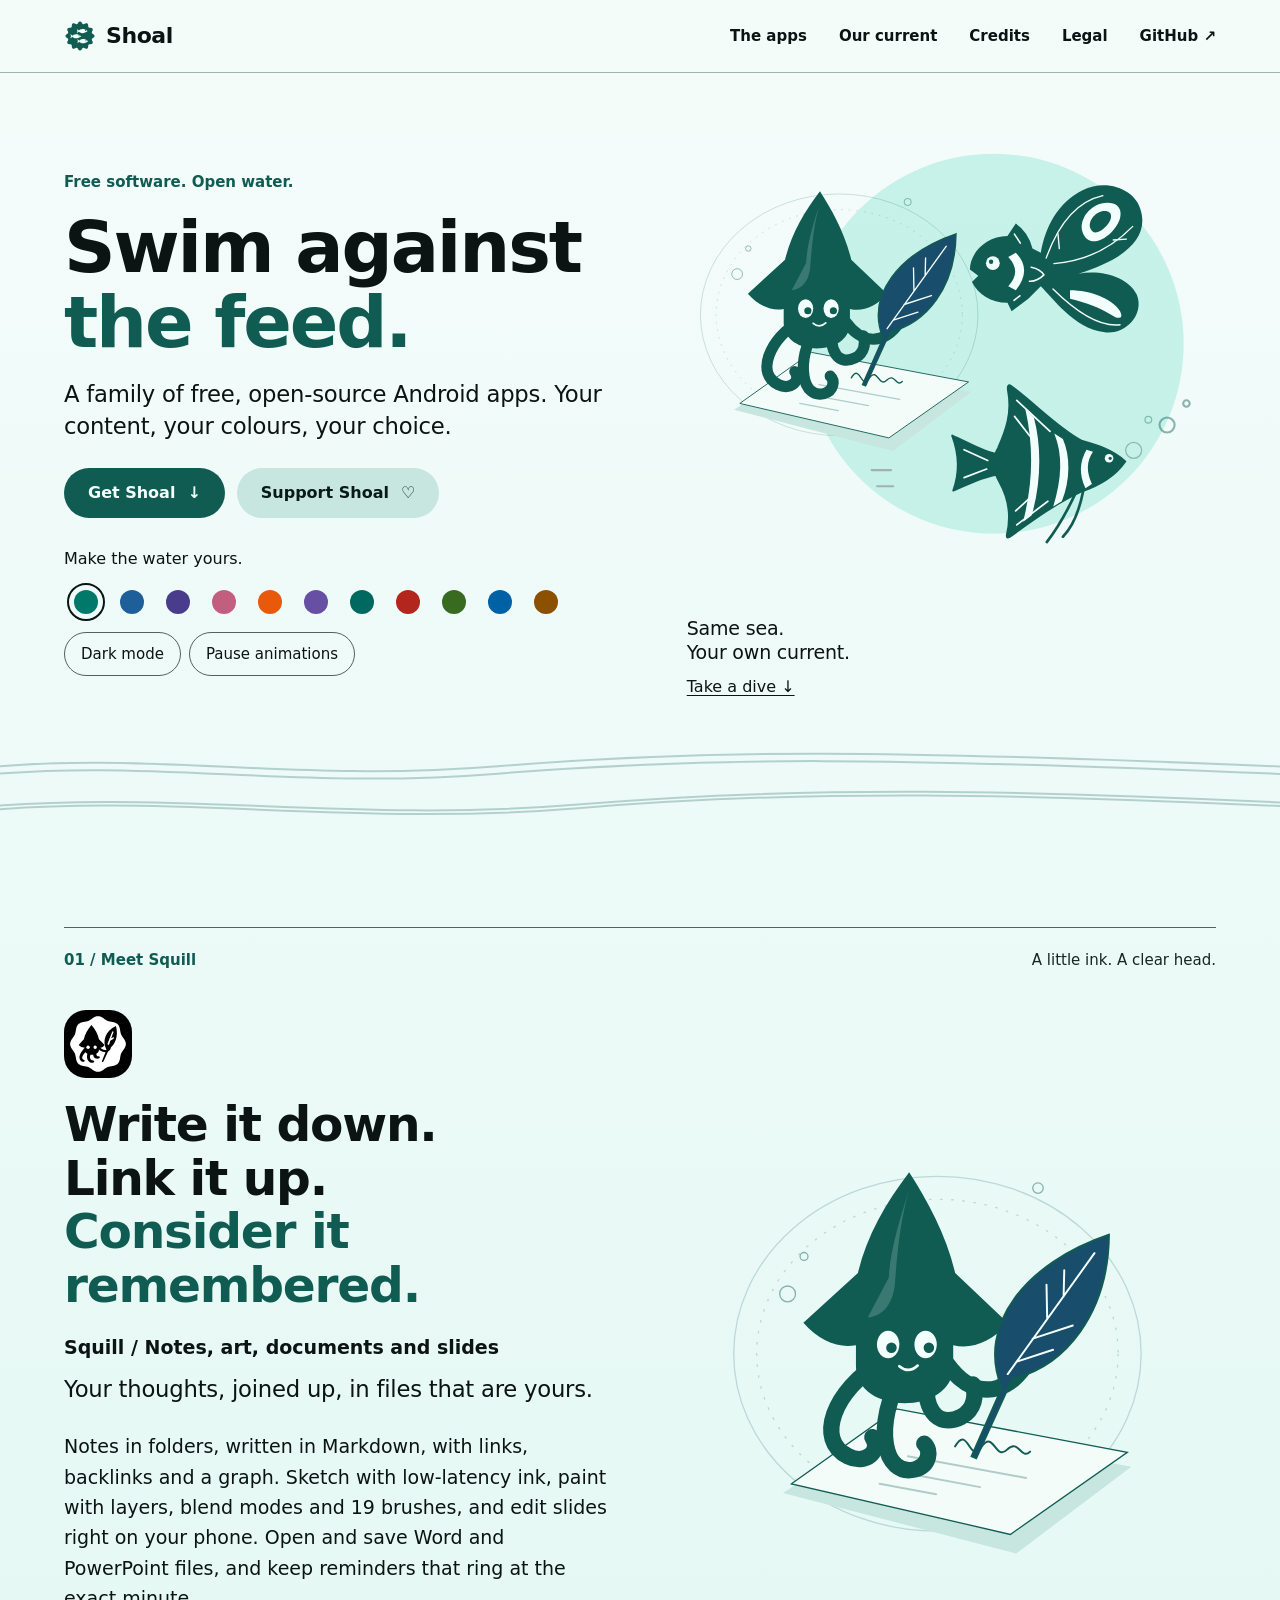
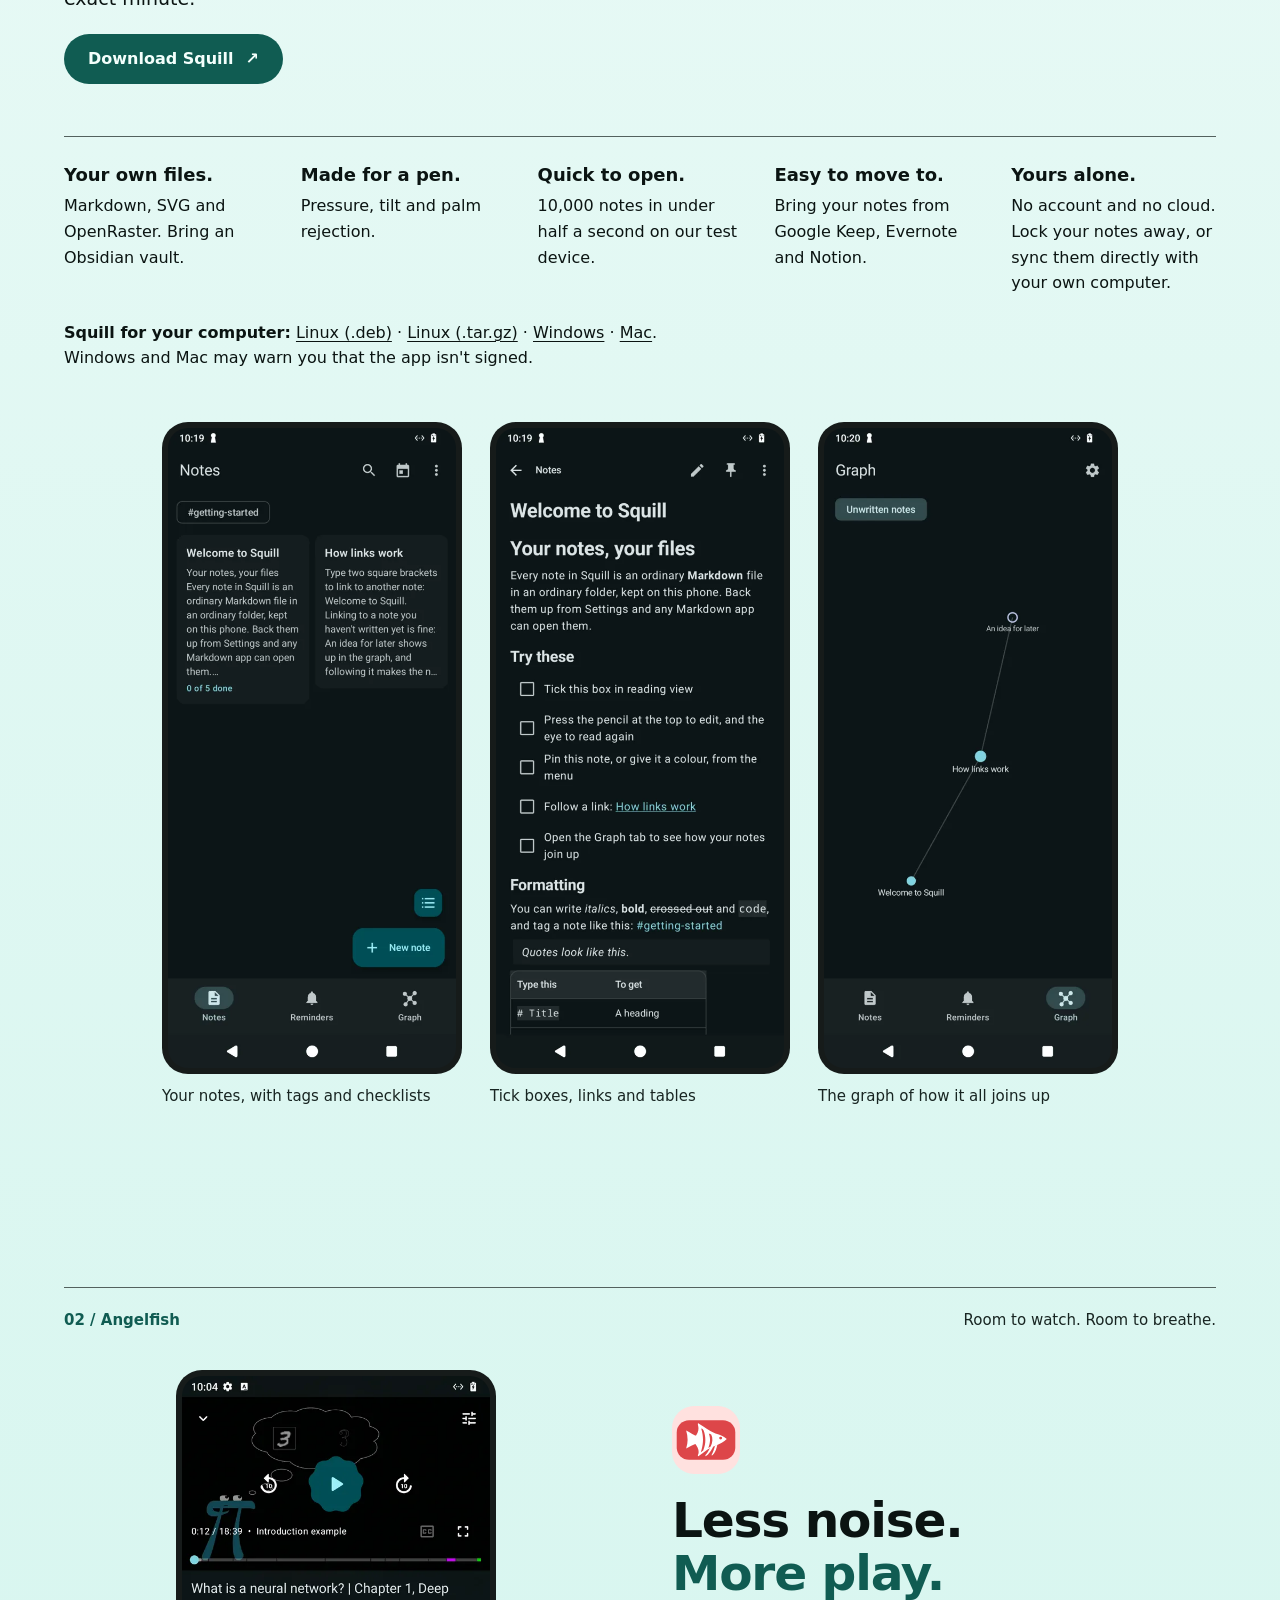
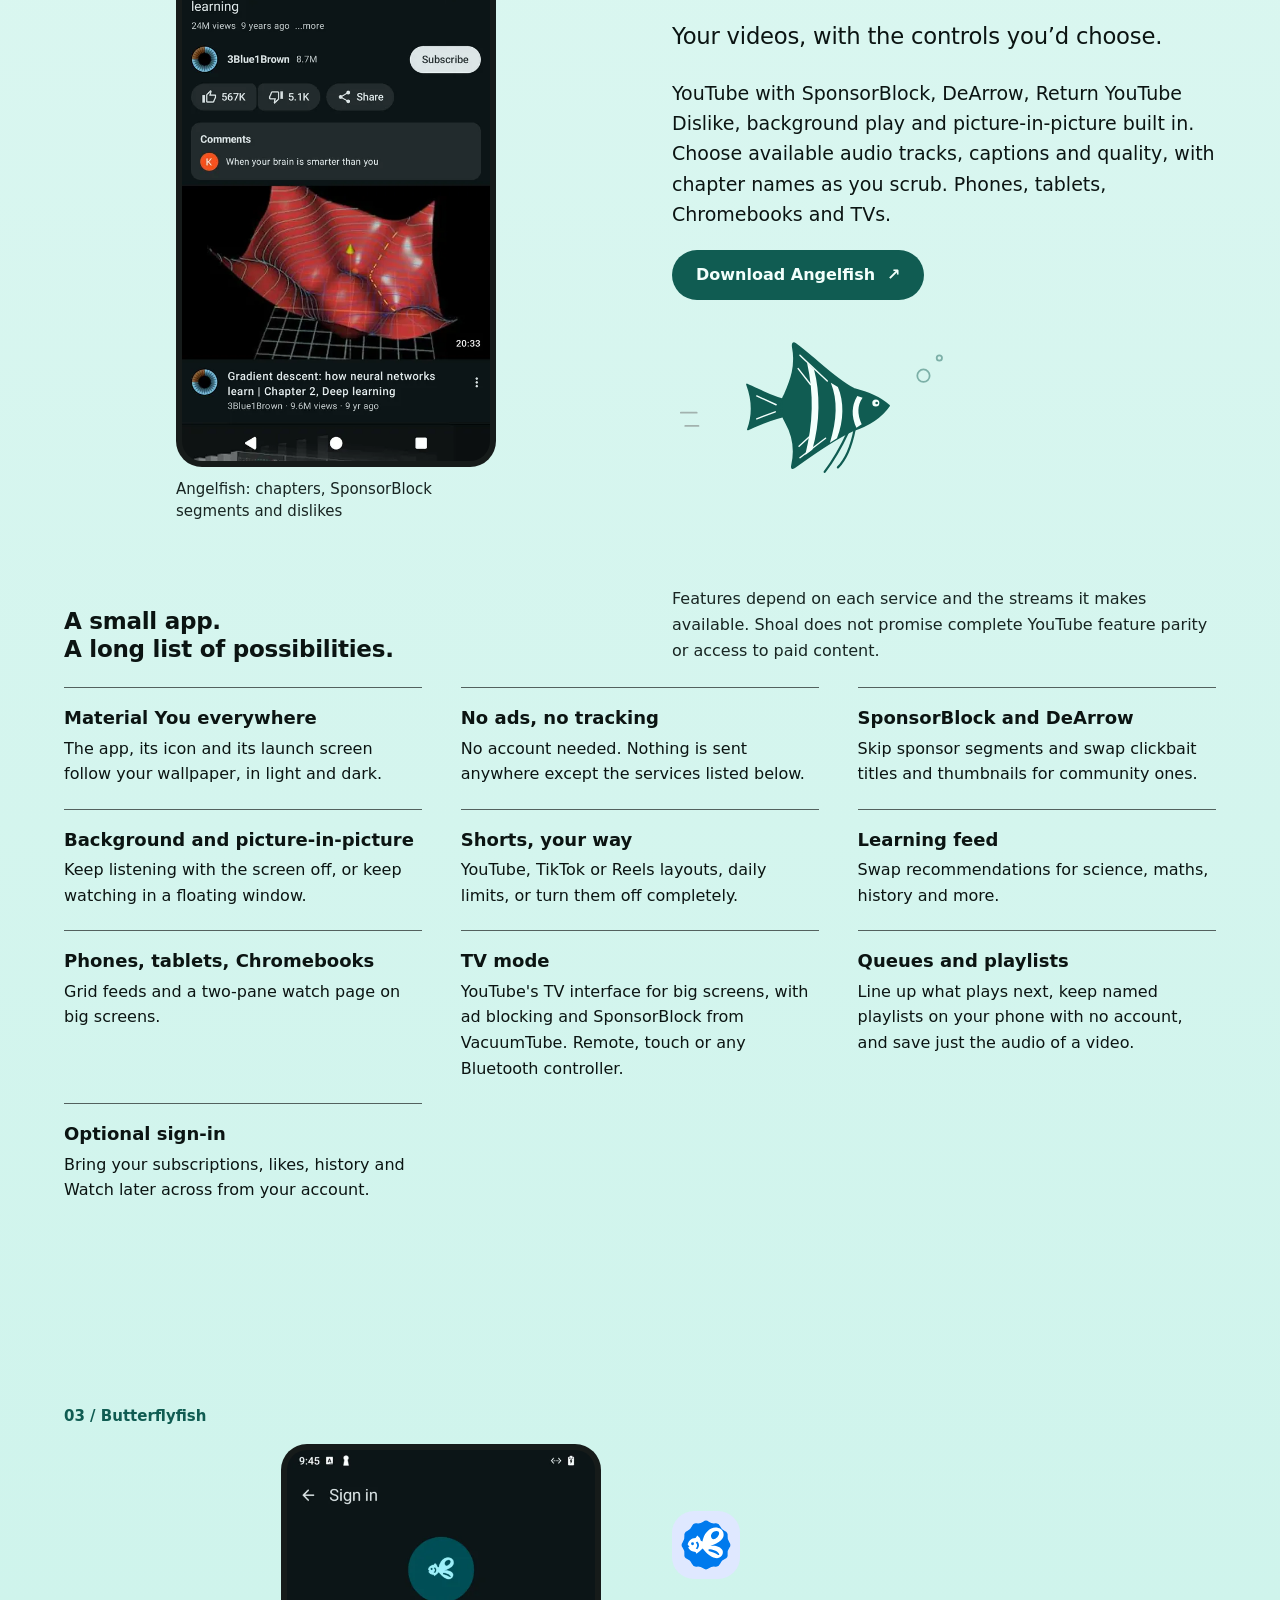
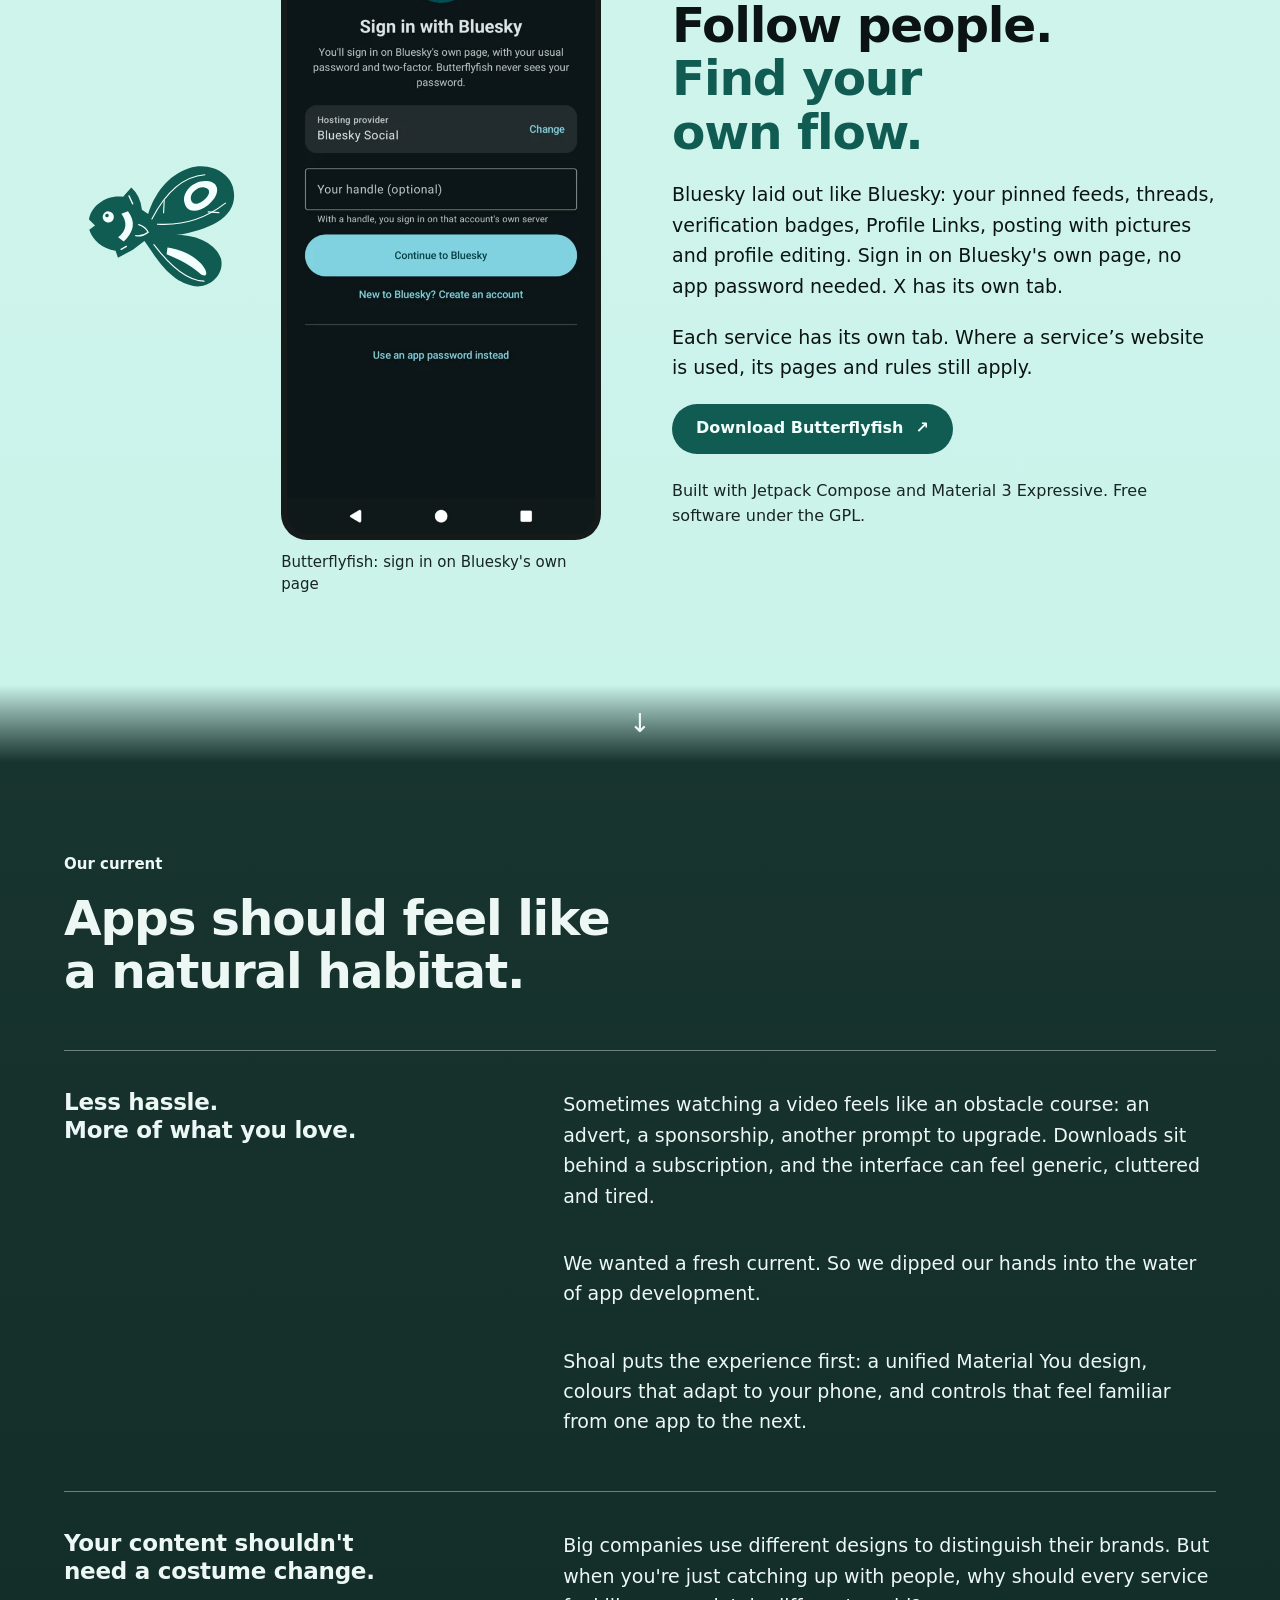
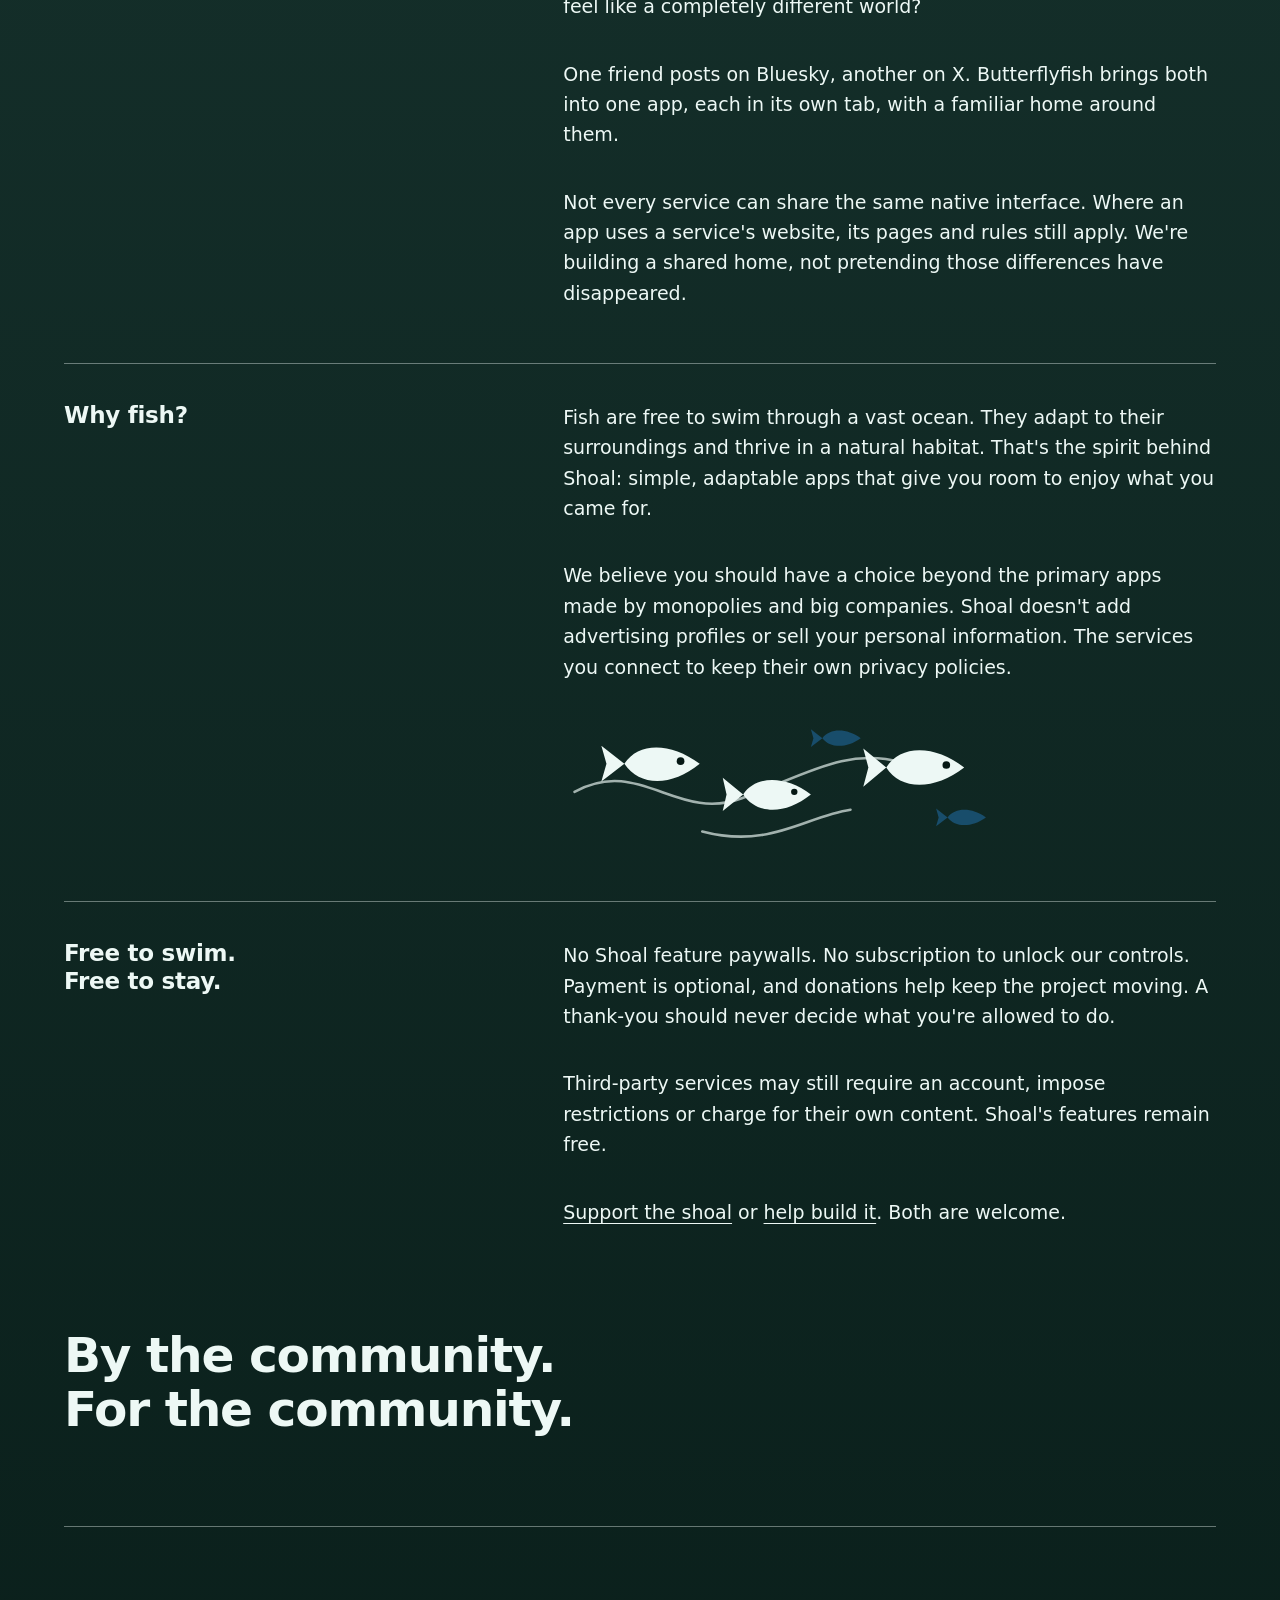
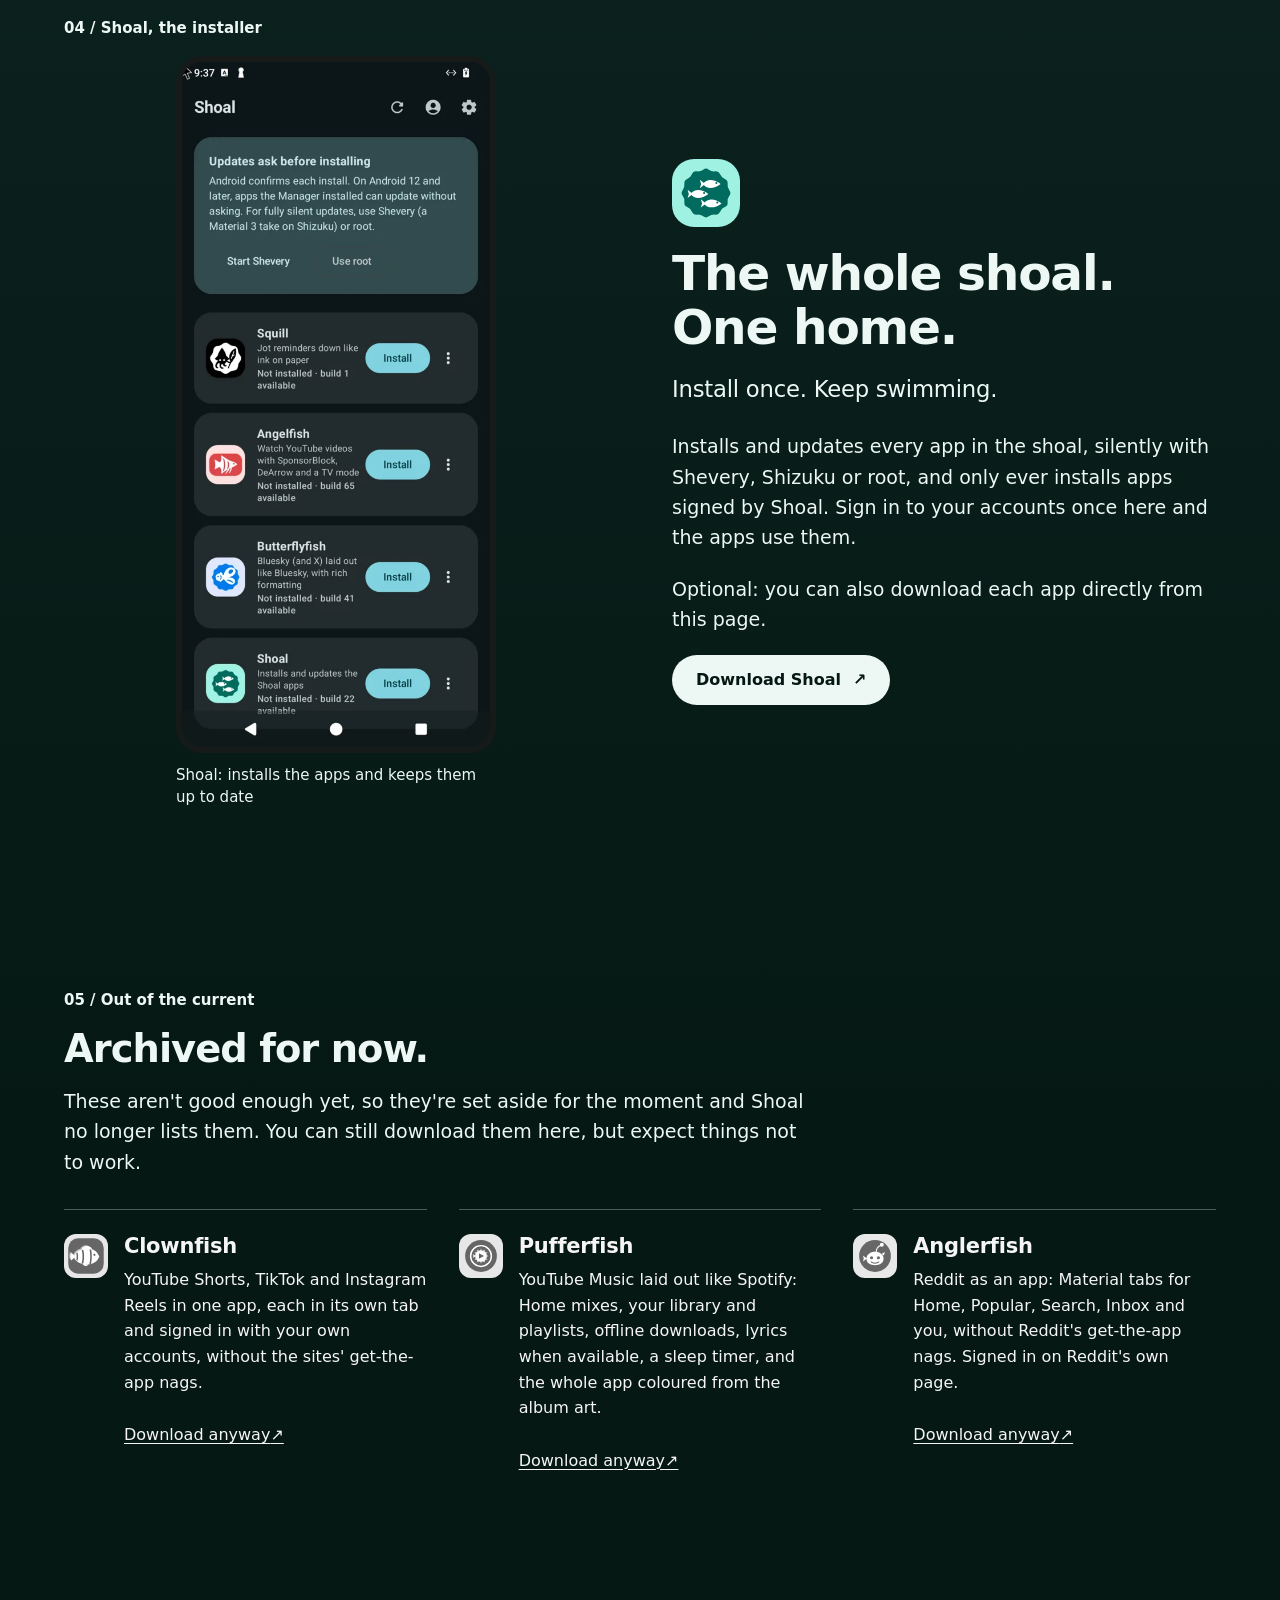
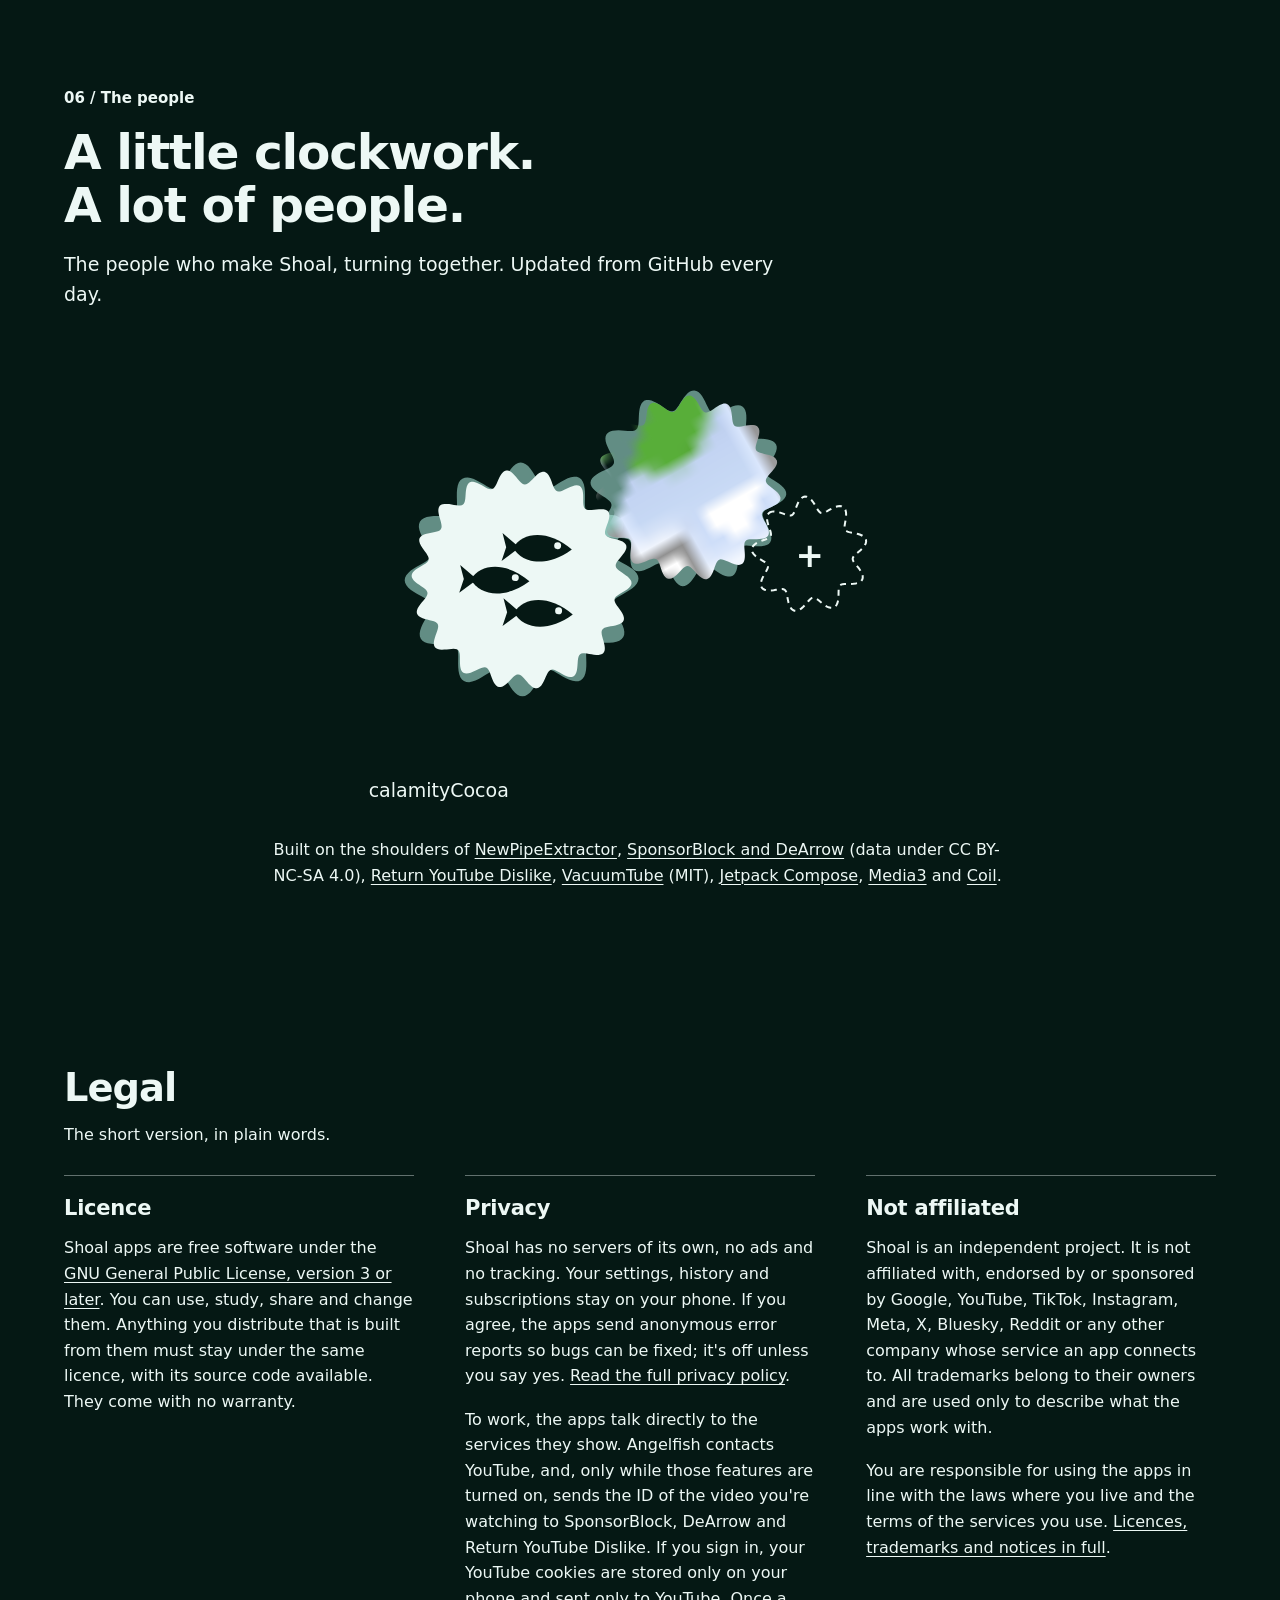
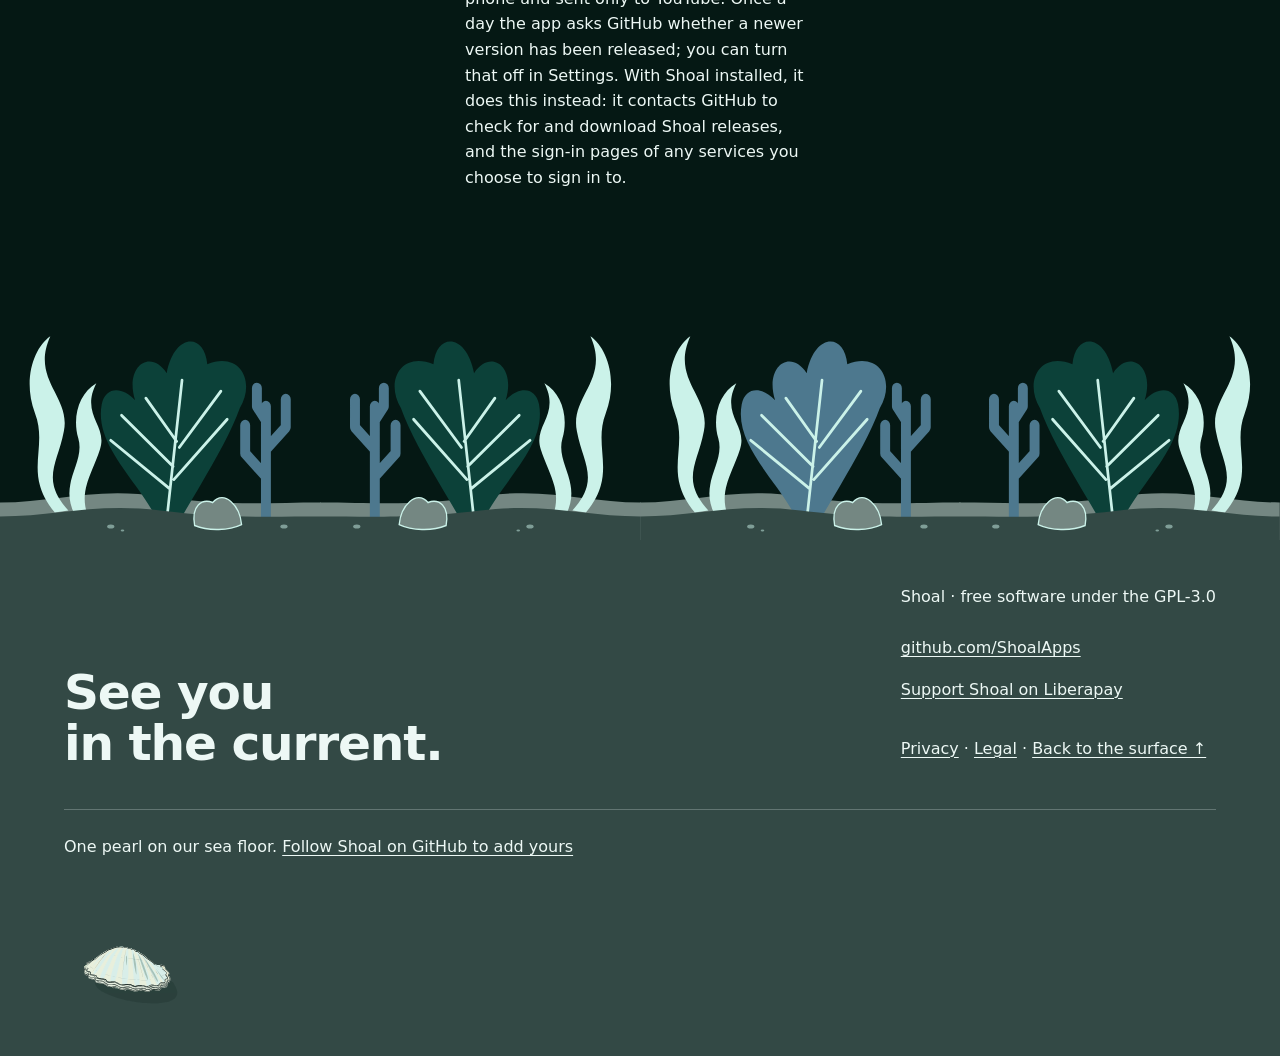
==== commit faab992d: "Draw the clams from a real 3D model of a hinged shell Each frame comes from two domed valves rotatin" ====
--- a/index.html
+++ b/index.html
@@ -7,9 +7,9 @@
 <meta name="description" content="Shoal: open-source Android apps that take on your wallpaper's colours with Material You.">
 <meta name="theme-color" content="#006b5e">
 <link rel="icon" href="logo.svg" type="image/svg+xml">
-<link rel="stylesheet" href="assets/shoal.css?v=20261105h">
-<link rel="stylesheet" href="assets/ocean.css?v=20261105h">
-<script src="assets/ocean.js?v=20261105h" defer></script>
+<link rel="stylesheet" href="assets/shoal.css?v=20261105i">
+<link rel="stylesheet" href="assets/ocean.css?v=20261105i">
+<script src="assets/ocean.js?v=20261105i" defer></script>
 </head>
 <body><!-- Clip path for avatars: a Material cookie shape, built by script. -->
 <svg width="0" height="0" style="position:absolute" aria-hidden="true" focusable="false">
--- a/assets/ocean.css
+++ b/assets/ocean.css
@@ -189,7 +189,9 @@
   --clam-wash-sand: color-mix(in srgb, var(--secondary-container) 55%, var(--foam));
   --clam-wash: var(--clam-wash-sand);
   --clam-shade: color-mix(in srgb, var(--clam-wash) 58%, var(--abyss));
-  --clam-inside: color-mix(in srgb, var(--abyss) 90%, var(--clam-wash));
+  --clam-nacre: #e6e7cf;
+  --clam-edge: #e6eee0;
+  --clam-shadow: #102520;
   margin: 40px auto 0; width: min(100% - 2 * var(--gutter), var(--page-width)); padding-top: 24px; border-top: 1px solid color-mix(in srgb, var(--foam) 25%, transparent); scroll-margin-top: 88px;
 }
 .clams[hidden] { display: none; }
@@ -197,16 +199,31 @@
 .clam-bed { display: flex; flex-wrap: wrap; align-items: flex-end; gap: 28px 12px; padding-top: 28px; }
 .clam { position: relative; display: block; width: min(var(--clam, 108px), 100%); min-width: 44px; min-height: 44px; aspect-ratio: 120 / 110; flex: none; border-radius: 16px; }
 /* Derive shade here so it inherits this follower's seeded wash, including palette changes. */
-.clam-drawn { --clam-shade: color-mix(in srgb, var(--clam-wash) 58%, var(--abyss)); --clam-inside: color-mix(in srgb, var(--abyss) 90%, var(--clam-wash)); }
+.clam-drawn {
+  --clam-shade: color-mix(in srgb, var(--clam-wash) 58%, var(--abyss));
+  --clam-tone-1: color-mix(in srgb, var(--clam-wash) 35%, #244b40);
+  --clam-tone-2: color-mix(in srgb, var(--clam-wash) 65%, #476e59);
+  --clam-tone-3: var(--clam-wash);
+  --clam-tone-4: color-mix(in srgb, var(--clam-wash) 58%, #fff0cb);
+  --clam-nacre-1: color-mix(in srgb, var(--clam-nacre) 25%, #23584e);
+  --clam-nacre-2: color-mix(in srgb, var(--clam-nacre) 55%, #548e7d);
+  --clam-nacre-3: color-mix(in srgb, var(--clam-nacre) 80%, #86aa93);
+  --clam-nacre-4: var(--clam-nacre);
+  --clam-sand: var(--sand);
+}
+:root[data-theme="dark"] .clams { --clam-edge: #ecf5de; --clam-nacre: #dce5ca; }
+@media (prefers-color-scheme: dark) {
+  :root:not([data-theme="light"]) .clams { --clam-edge: #ecf5de; --clam-nacre: #dce5ca; }
+}
 .clam-sprite { position: absolute; width: 0; height: 0; overflow: hidden; pointer-events: none; }
 .clam svg { position: absolute; inset: 0; pointer-events: none; display: block; width: 100%; height: 100%; }
 .clam-pearl-window { position: absolute; inset: 0; pointer-events: none; }
 .clam-pearl { position: absolute; left: 29%; top: 29%; width: 42%; aspect-ratio: 1; border-radius: 50%; background: var(--foam); }
 .clam-pearl img { display: block; width: 100%; height: 100%; border-radius: 50%; object-fit: cover; }
 .clam-pearl img[hidden] { display: none; }
-.clam-drawn .clam-pearl { background: none; }
-.clam-drawn .clam-pearl img { position: absolute; inset: 5% 6%; width: 88%; height: 90%; border-radius: 48% 52% 49% 46% / 52% 47% 53% 48%; }
-.clam-drawn .clam-pearl::before { content: ""; position: absolute; inset: 5% 6%; border-radius: 48% 52% 49% 46% / 52% 47% 53% 48%; background: var(--foam); }
+.clam-drawn .clam-pearl { overflow: hidden; background: var(--clam-nacre); }
+.clam-drawn .clam-pearl img { position: absolute; inset: 0; width: 100%; height: 100%; }
+@media (max-width: 639px) { .clam { width: min(100px, 100%); } }
 .clam:hover, .clam:focus-visible { z-index: 3; }
 .clam:focus-visible { outline-color: var(--foam); outline-offset: 2px; }
 .clam-name { position: absolute; bottom: calc(100% + 2px); left: 50%; z-index: 2; transform: translateX(calc(-50% + var(--name-shift, 0px))); max-width: calc(100vw - 16px); overflow-wrap: anywhere; padding: 4px 10px; border-radius: 10px; background: var(--foam); color: var(--abyss); font-size: var(--label); font-weight: 600; width: max-content; display: none; pointer-events: none; }
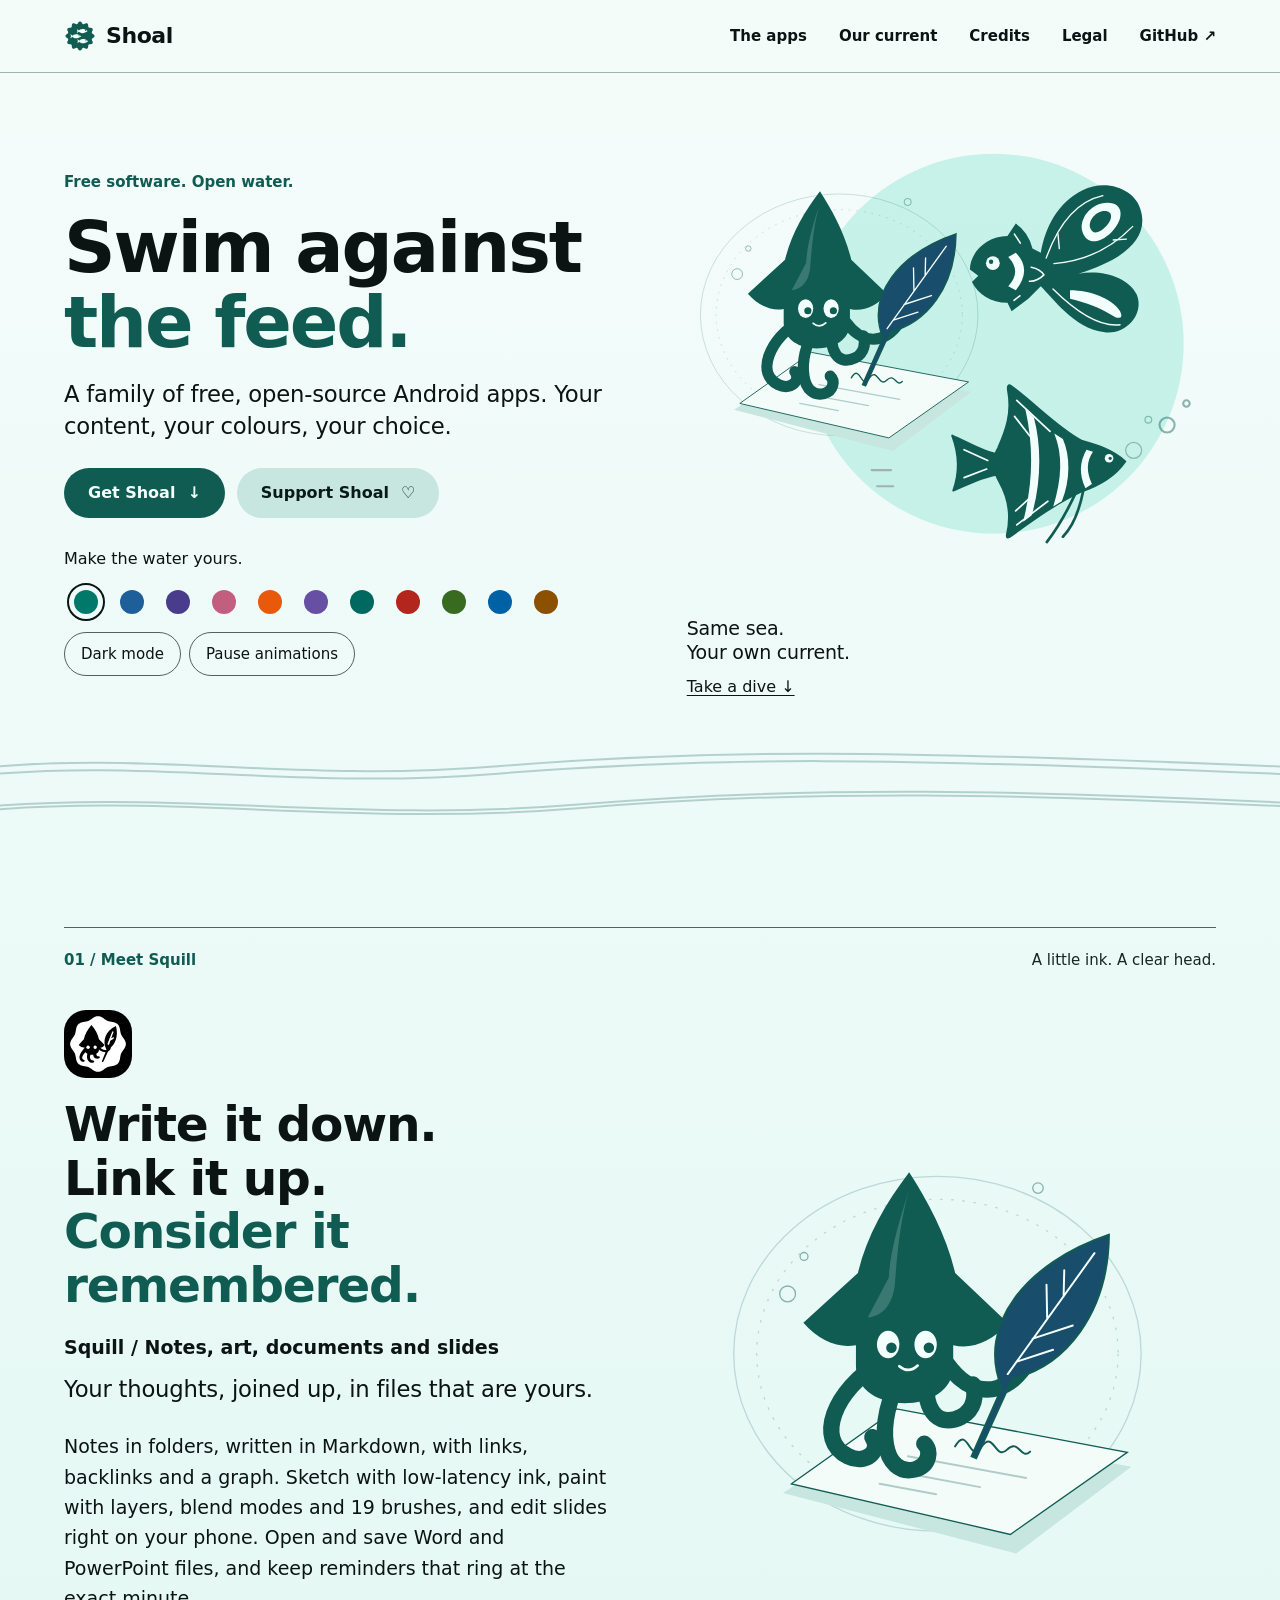
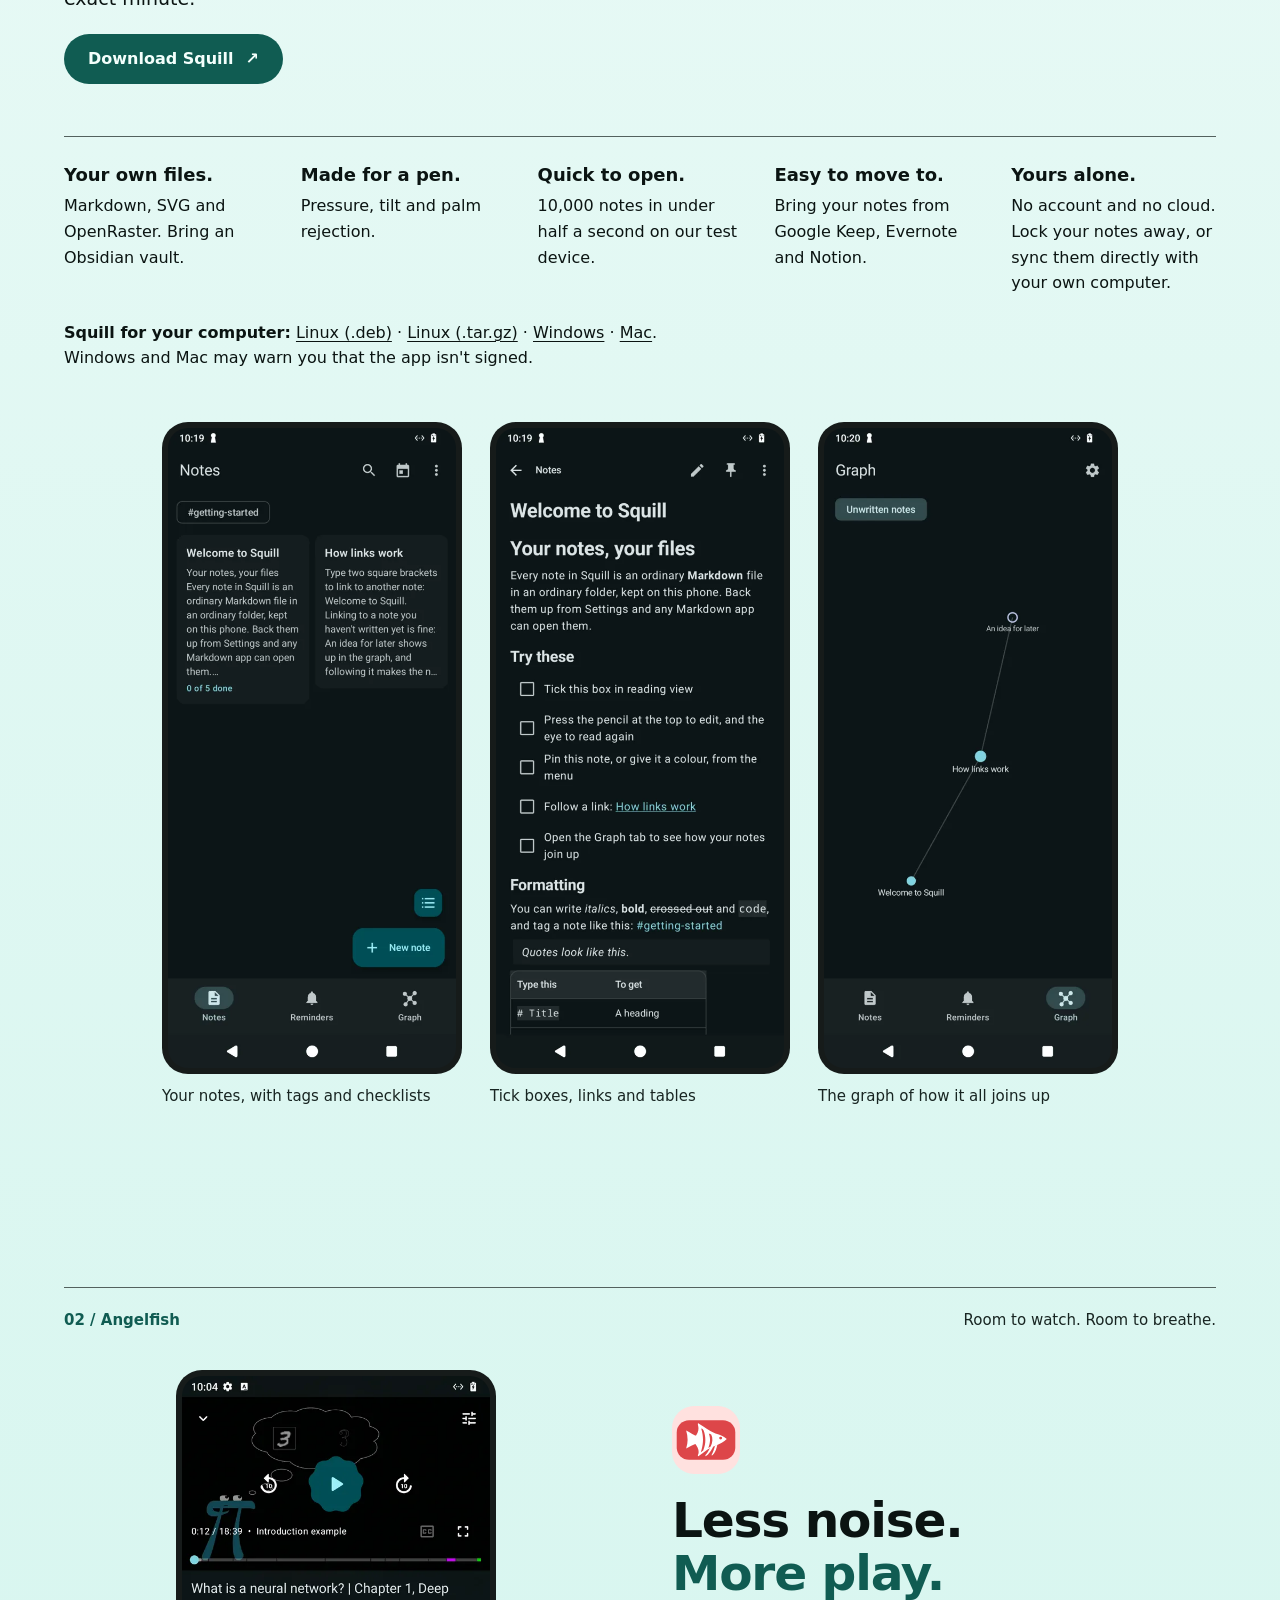
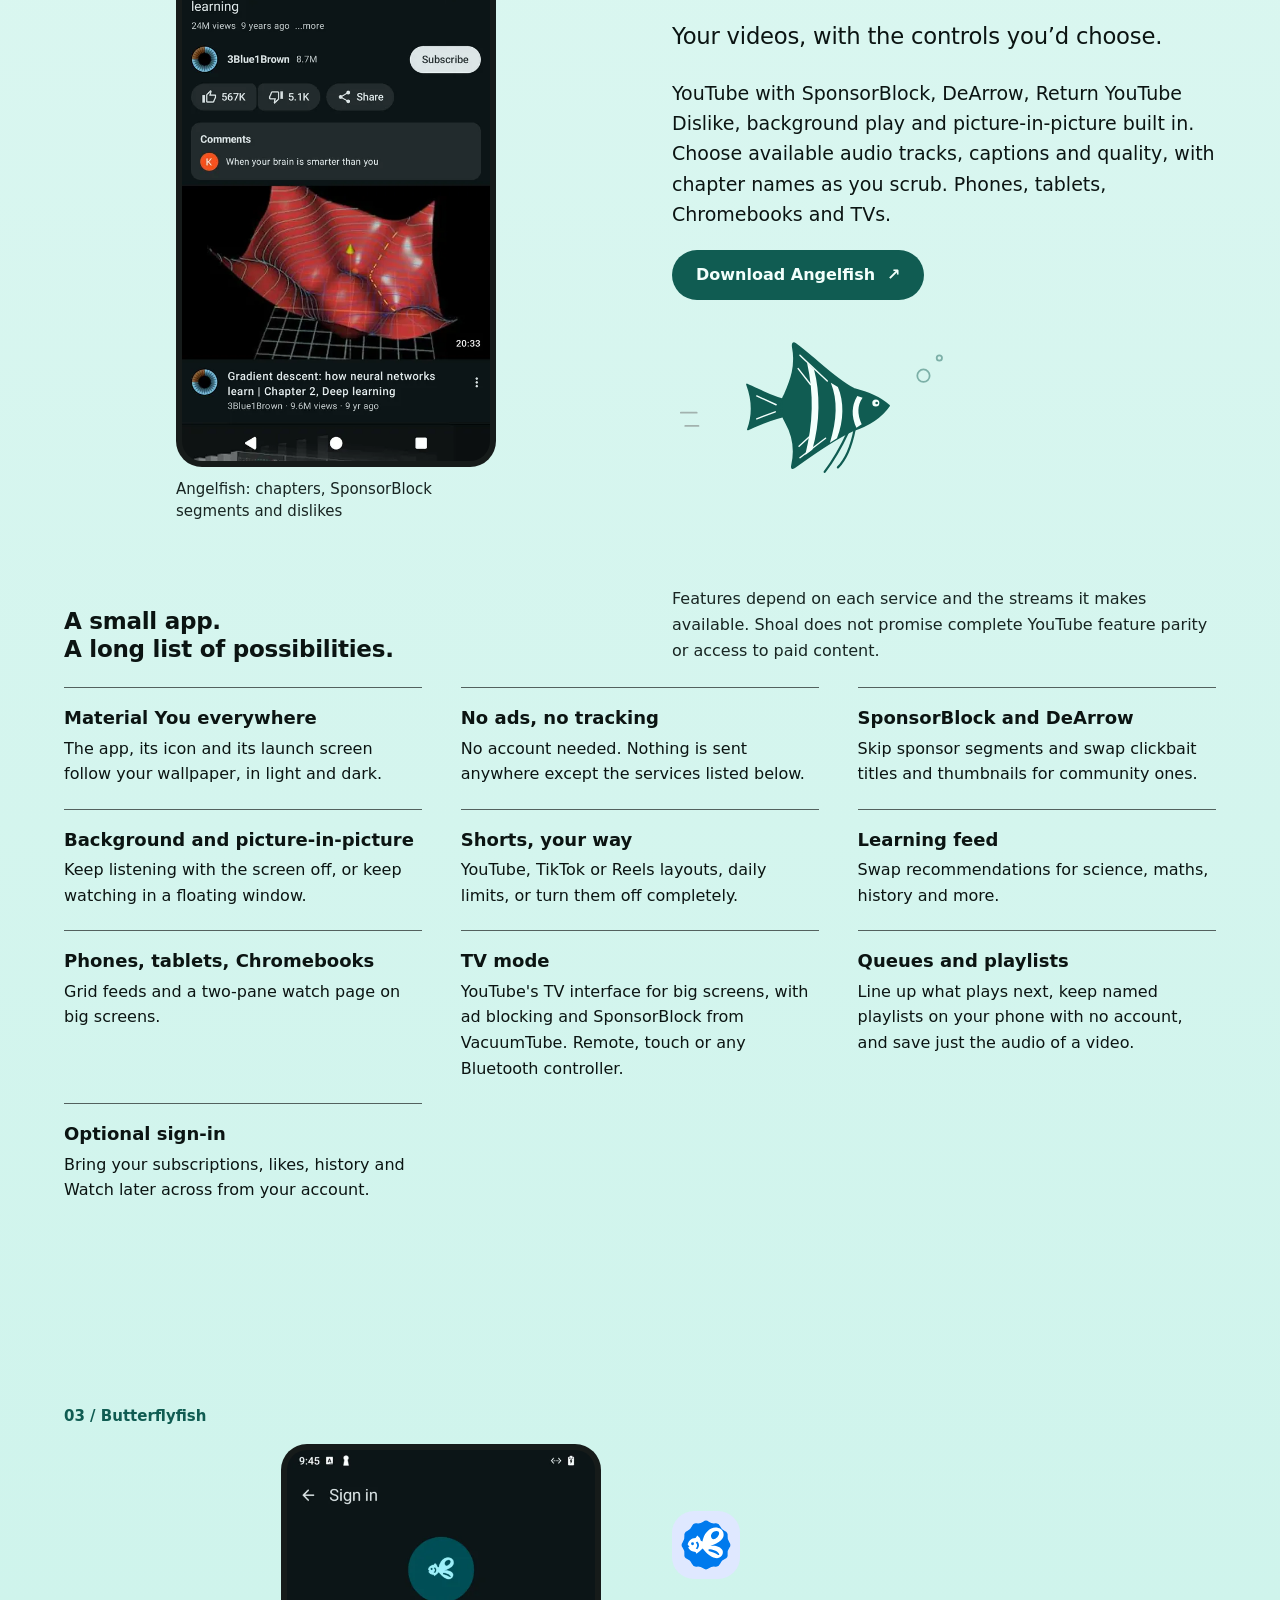
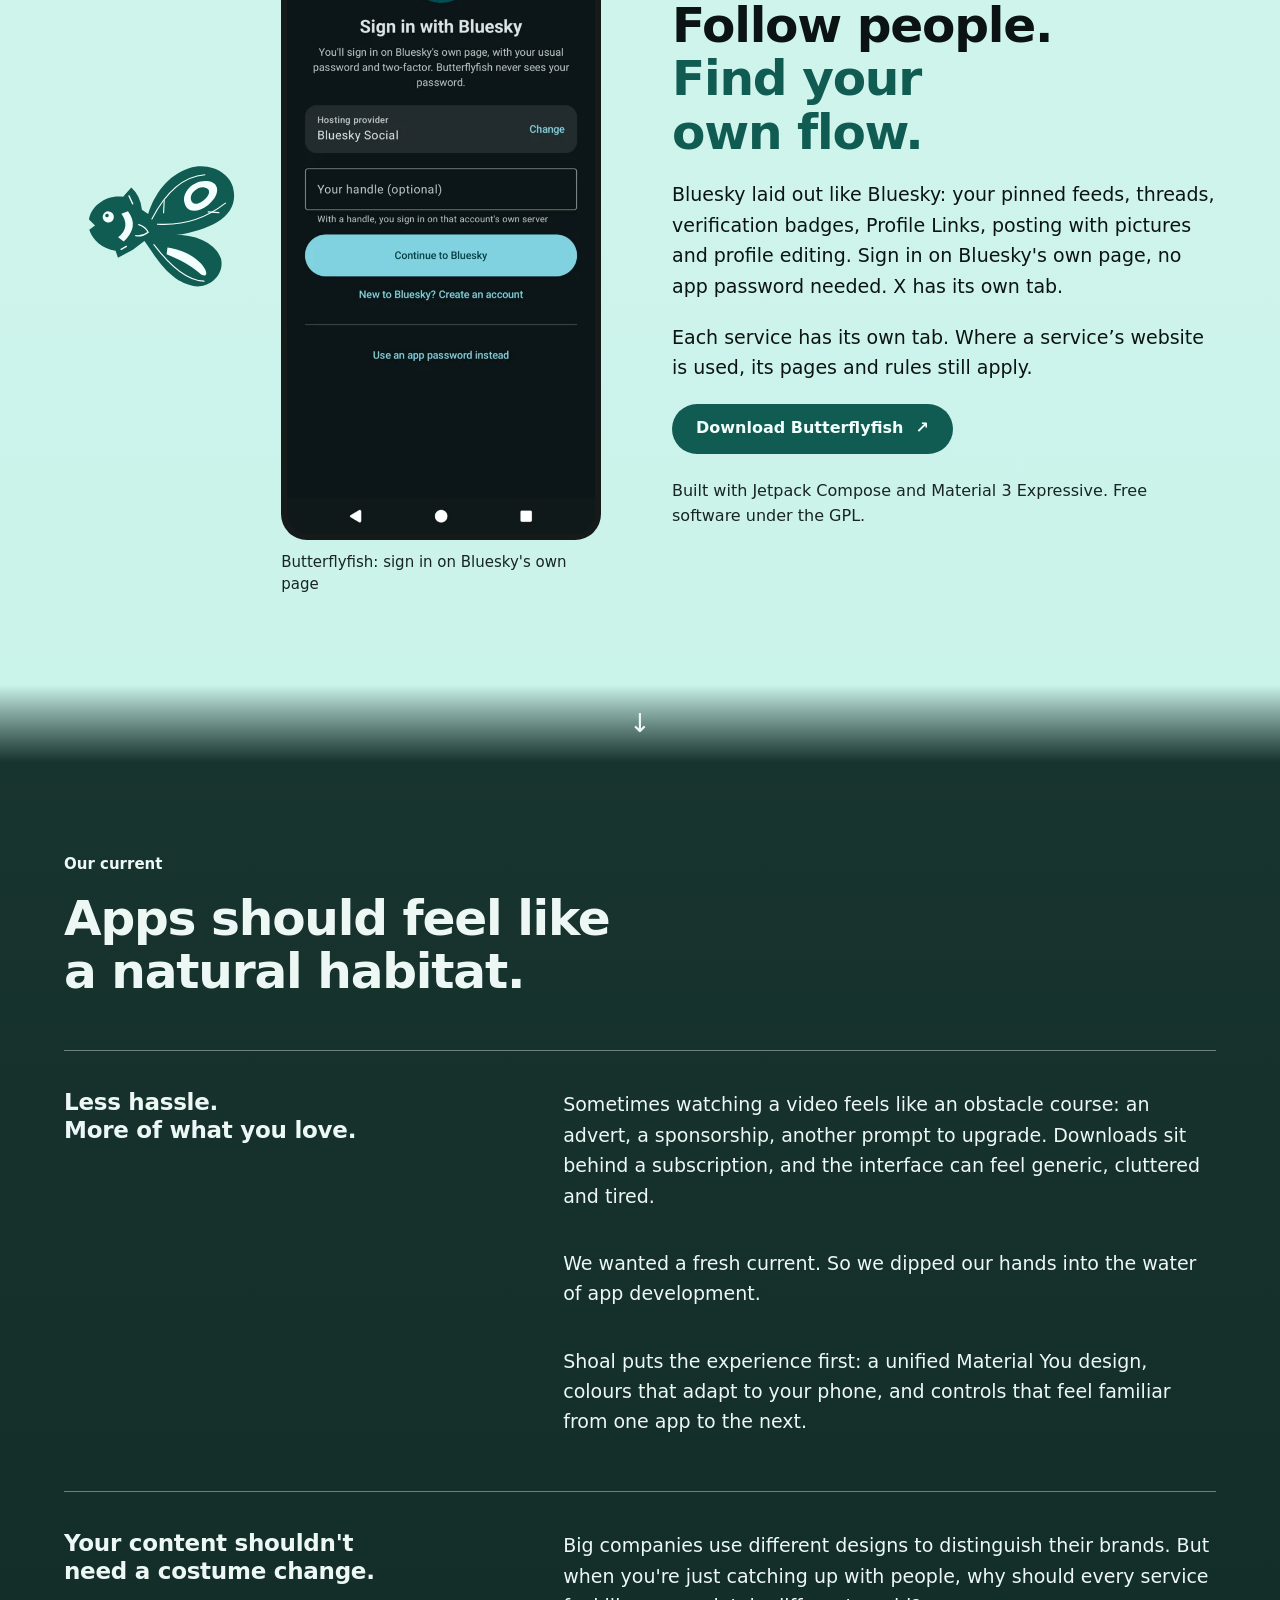
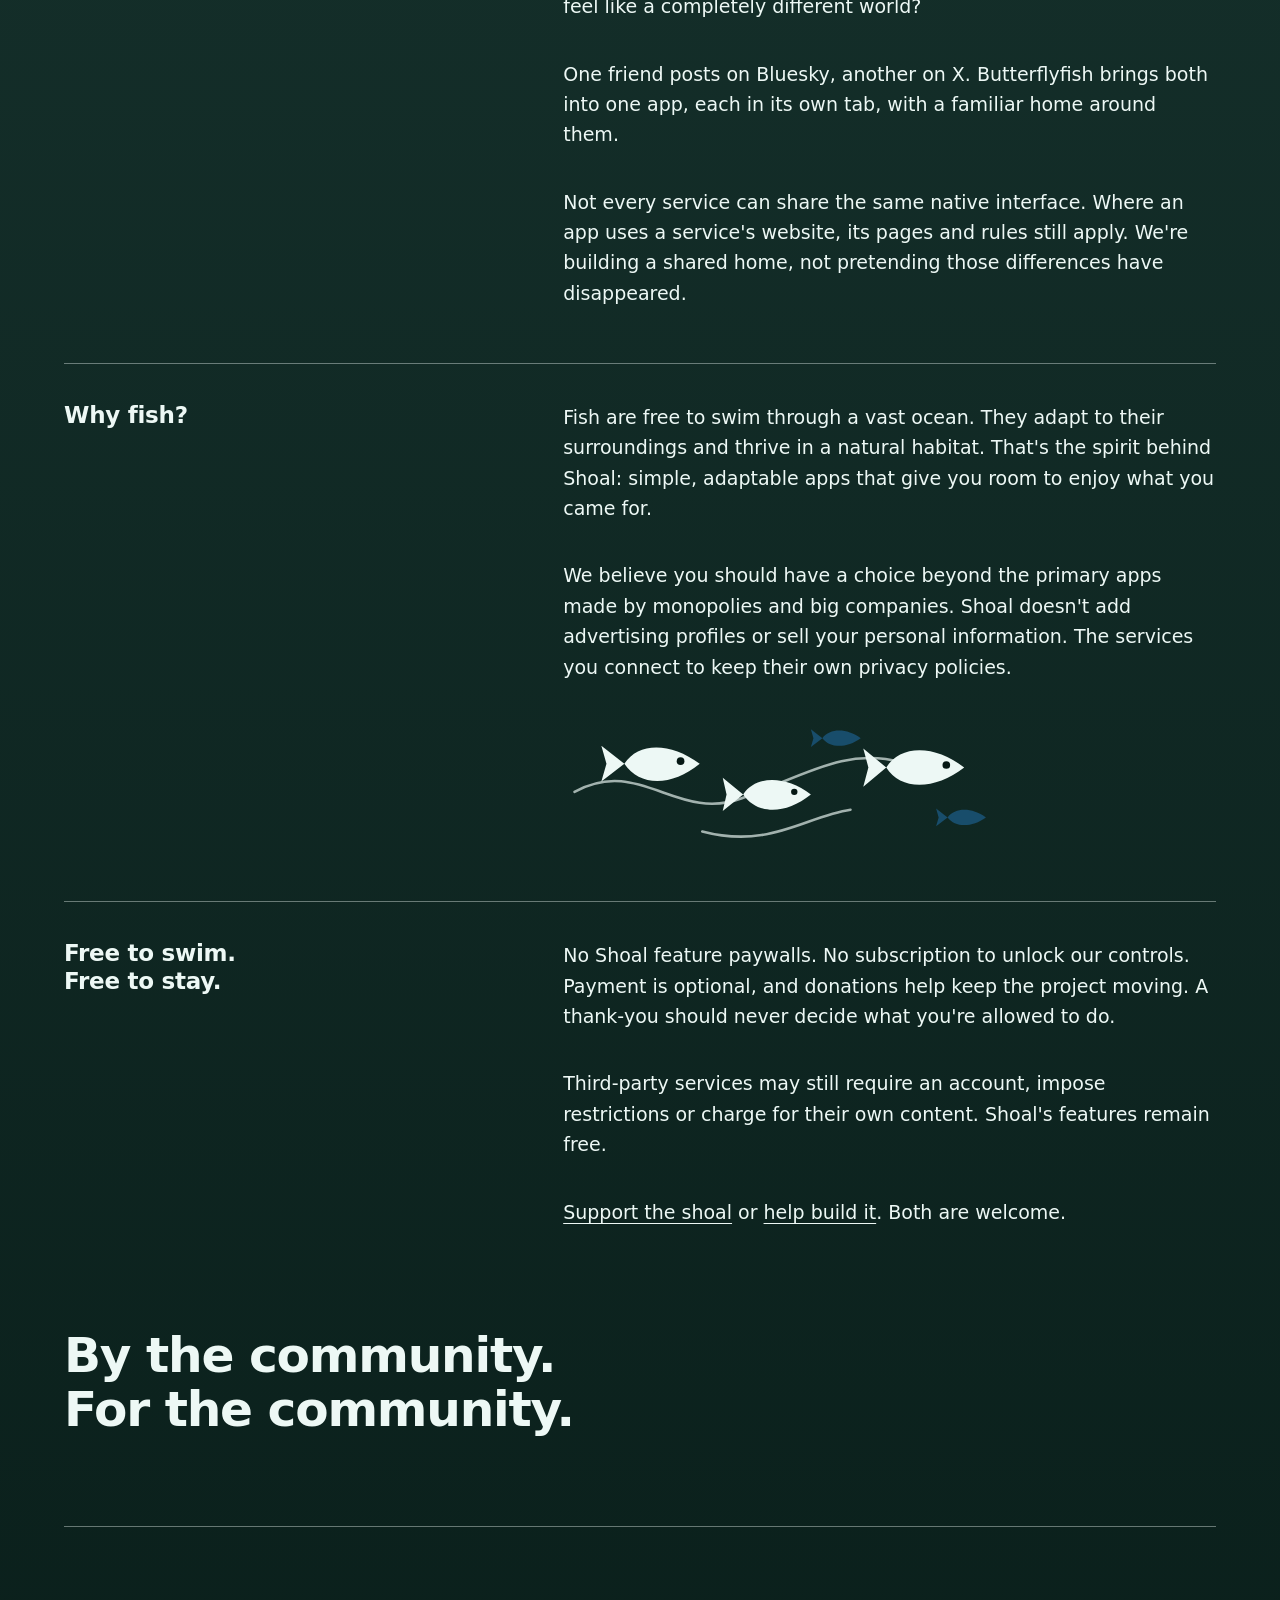
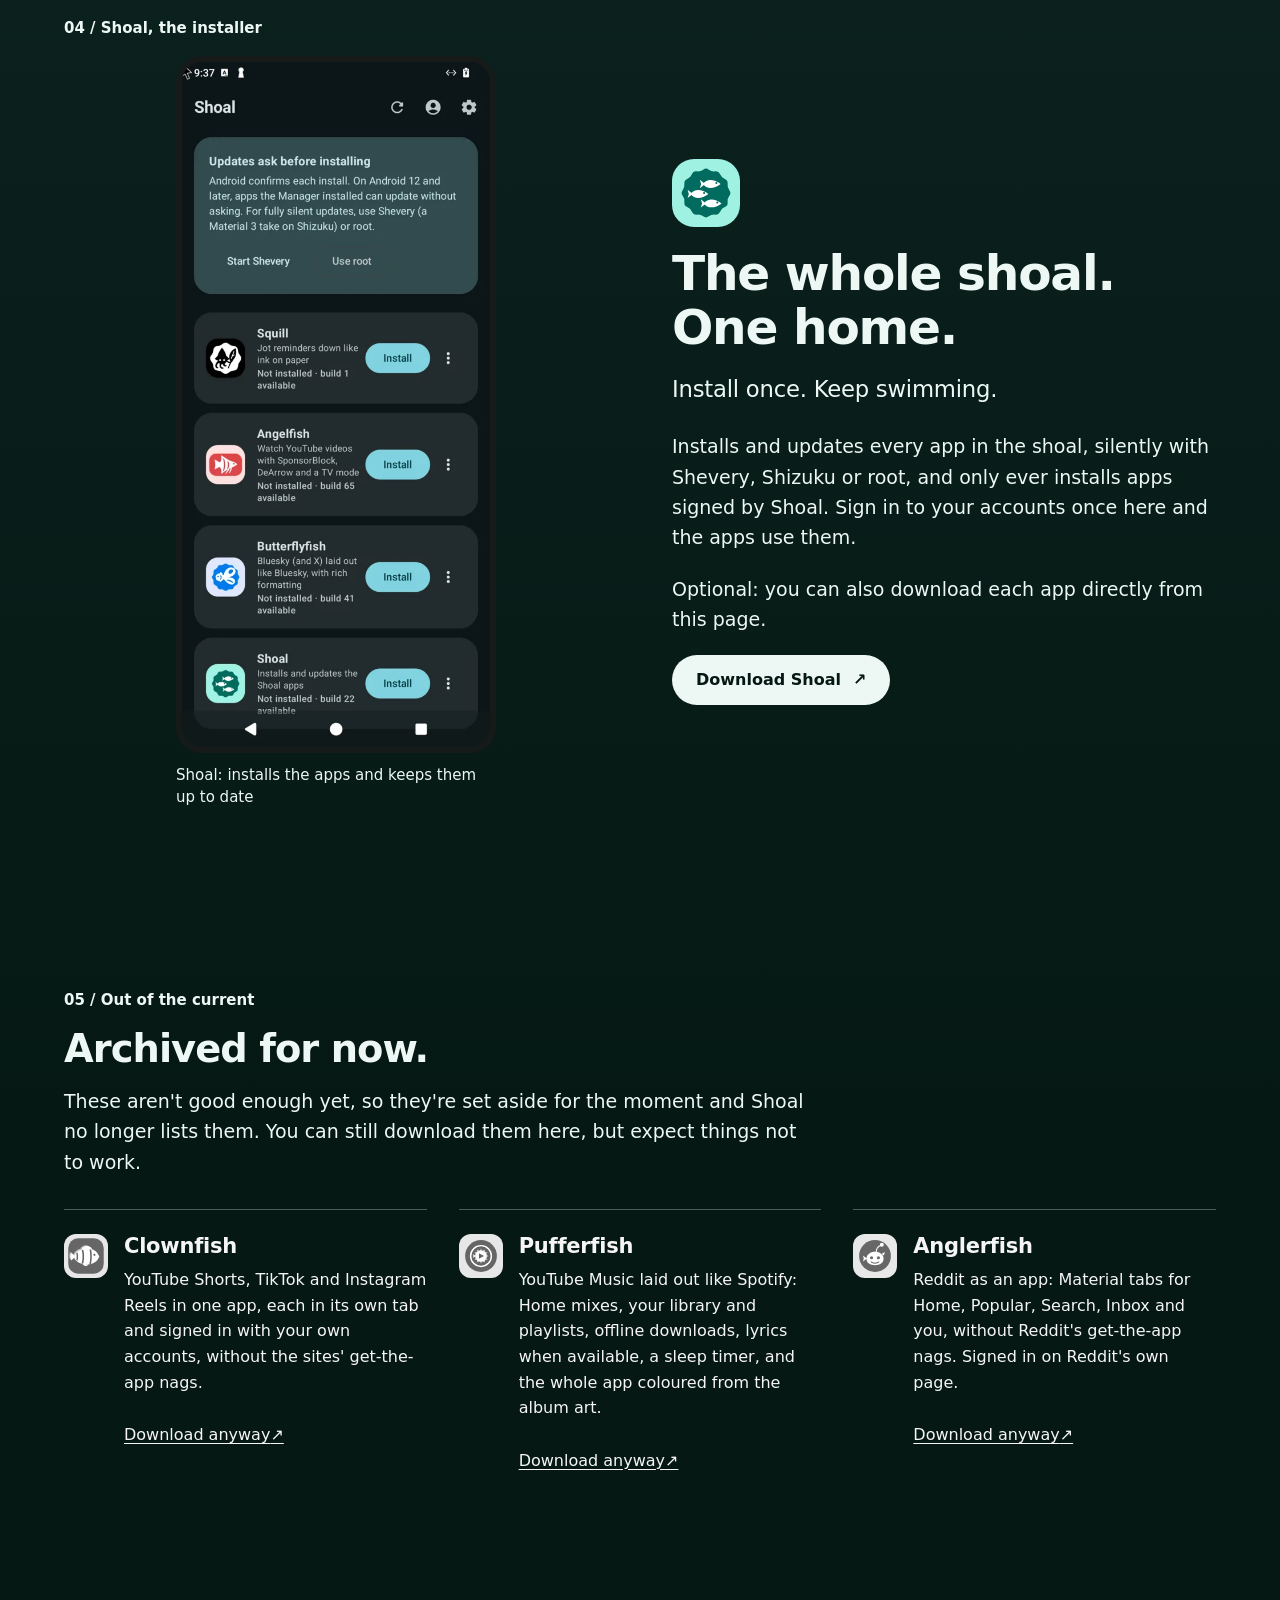
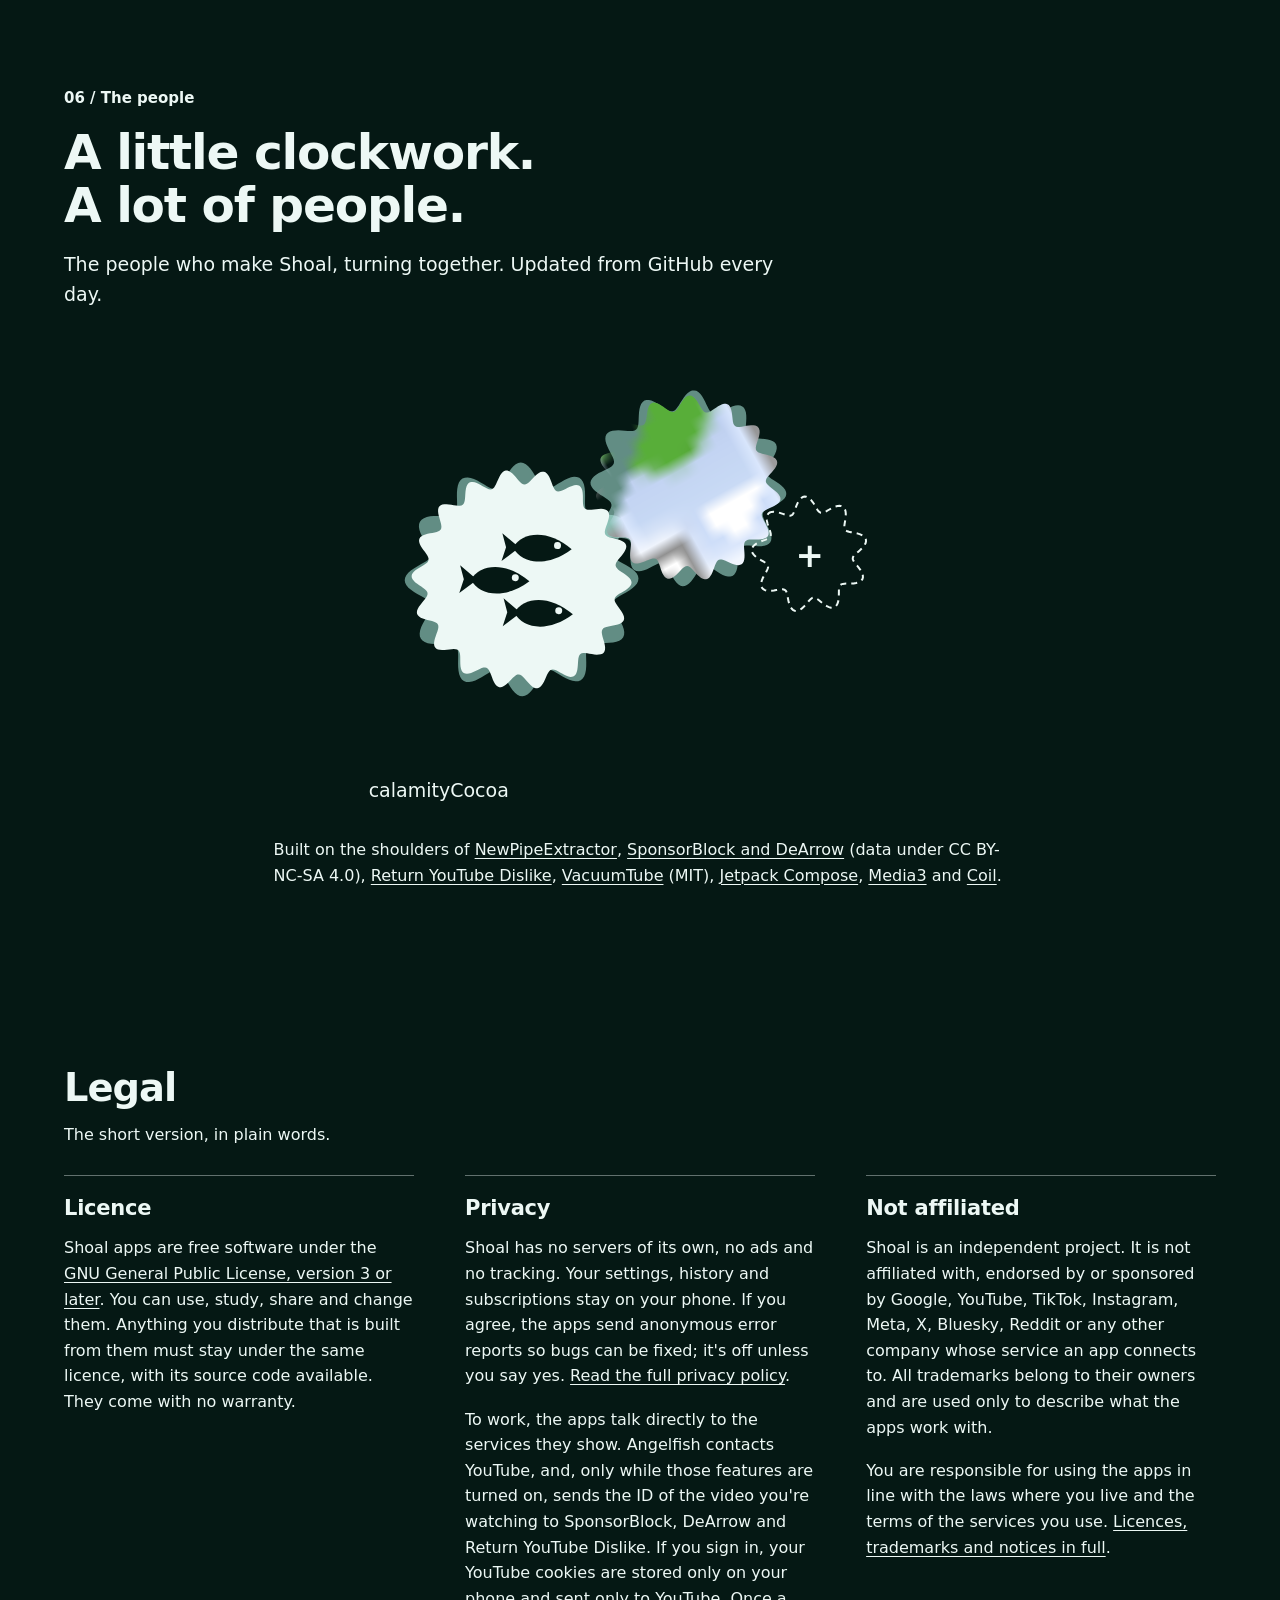
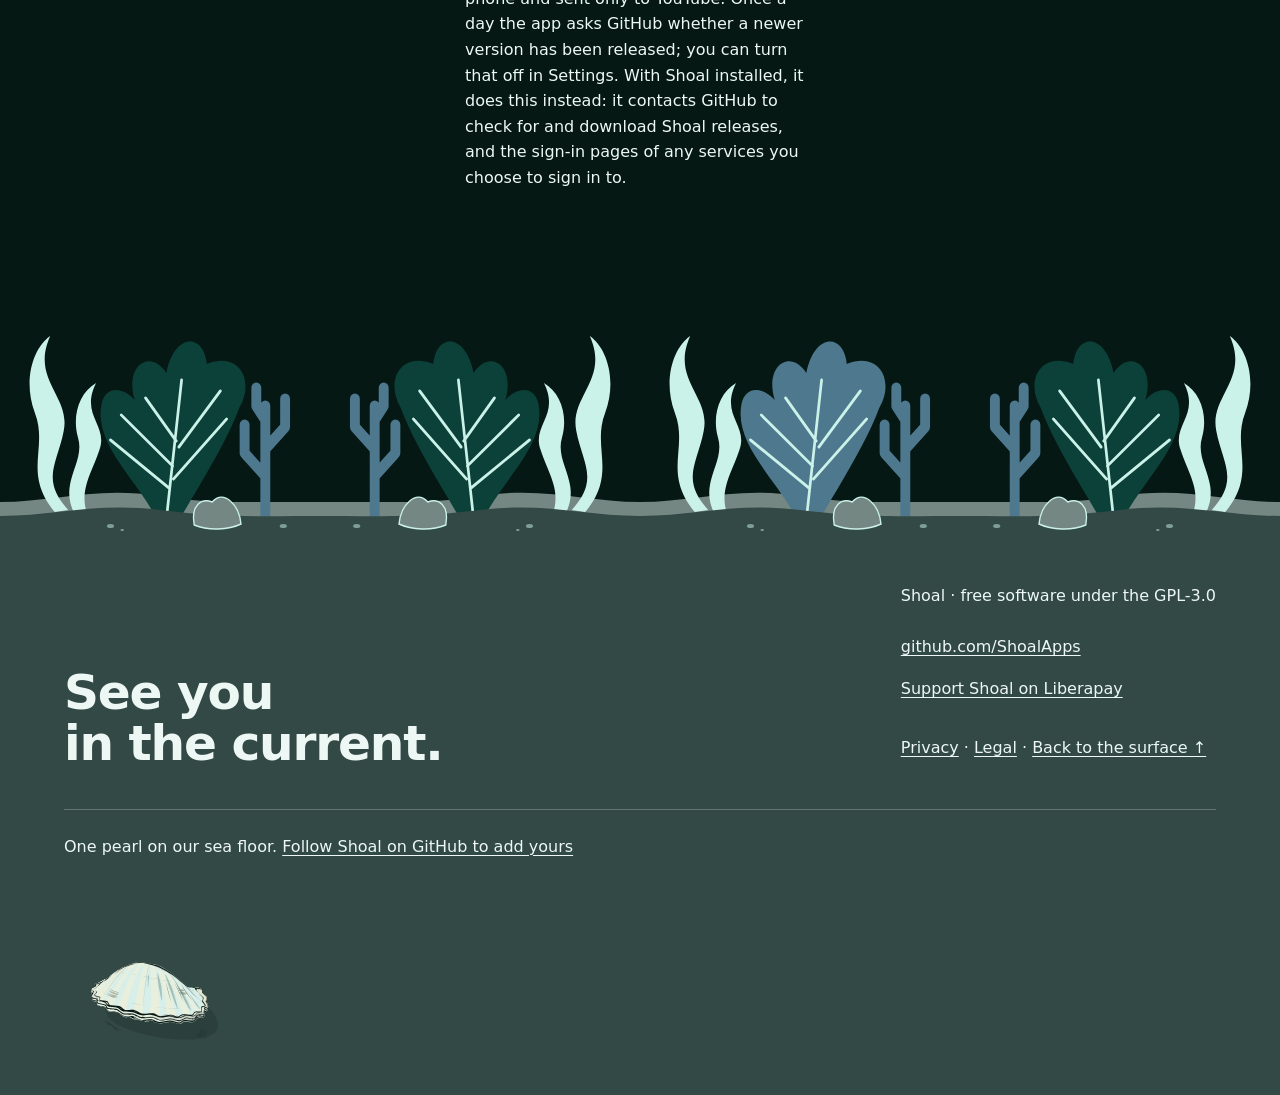
==== commit c10cdbe5: "Shade the top shell's hollow, ink the clams more loosely and close the reef's seams The reef's tiles" ====
--- a/index.html
+++ b/index.html
@@ -7,9 +7,9 @@
 <meta name="description" content="Shoal: open-source Android apps that take on your wallpaper's colours with Material You.">
 <meta name="theme-color" content="#006b5e">
 <link rel="icon" href="logo.svg" type="image/svg+xml">
-<link rel="stylesheet" href="assets/shoal.css?v=20261105i">
-<link rel="stylesheet" href="assets/ocean.css?v=20261105i">
-<script src="assets/ocean.js?v=20261105i" defer></script>
+<link rel="stylesheet" href="assets/shoal.css?v=20261105j">
+<link rel="stylesheet" href="assets/ocean.css?v=20261105j">
+<script src="assets/ocean.js?v=20261105j" defer></script>
 </head>
 <body><!-- Clip path for avatars: a Material cookie shape, built by script. -->
 <svg width="0" height="0" style="position:absolute" aria-hidden="true" focusable="false">
--- a/assets/ocean.css
+++ b/assets/ocean.css
@@ -167,12 +167,10 @@
 /* Sea floor. Whole reef pieces fill equal shares of the width: more of them on wider
    screens, and never part of one. */
 footer { background: var(--abyss); color: var(--foam); }
-.reef-line { width: calc(100% - 1px); --reef-count: 1; display: grid; grid-template-columns: repeat(var(--reef-count), minmax(0, 1fr)); align-items: start; pointer-events: none; }
+.reef-line { --reef-count: 1; background: linear-gradient(transparent 85.4%, var(--reef-back) 85.4% 90.8%, var(--sand) 90.8%); display: grid; grid-template-columns: repeat(var(--reef-count), minmax(0, 1fr)); align-items: start; pointer-events: none; }
 .reef-piece { display: none; min-width: 0; width: 100%; aspect-ratio: 320 / 260; }
 /* Grow every tile toward the next by one pixel; reserve that pixel at the page edge.
    A mirrored tile needs the extra width on its local left to grow right on screen. */
-.reef-piece svg { width: calc(100% + 1px); }
-.reef-piece:nth-child(even) svg { margin-left: -1px; }
 .reef-piece:first-child { display: block; }
 .reef-piece:nth-child(even) { transform: scaleX(-1); }
 .reef-piece:nth-child(3n) { --reef-fan: var(--reef-coral); }
@@ -205,9 +203,9 @@
   --clam-tone-2: color-mix(in srgb, var(--clam-wash) 65%, #476e59);
   --clam-tone-3: var(--clam-wash);
   --clam-tone-4: color-mix(in srgb, var(--clam-wash) 58%, #fff0cb);
-  --clam-nacre-1: color-mix(in srgb, var(--clam-nacre) 25%, #23584e);
-  --clam-nacre-2: color-mix(in srgb, var(--clam-nacre) 55%, #548e7d);
-  --clam-nacre-3: color-mix(in srgb, var(--clam-nacre) 80%, #86aa93);
+  --clam-nacre-1: color-mix(in srgb, var(--clam-nacre) 35%, #3c7066);
+  --clam-nacre-2: color-mix(in srgb, var(--clam-nacre) 60%, #7fae9c);
+  --clam-nacre-3: color-mix(in srgb, var(--clam-nacre) 85%, #a9c4b0);
   --clam-nacre-4: var(--clam-nacre);
   --clam-sand: var(--sand);
 }
@@ -223,7 +221,8 @@
 .clam-pearl img[hidden] { display: none; }
 .clam-drawn .clam-pearl { overflow: hidden; background: var(--clam-nacre); }
 .clam-drawn .clam-pearl img { position: absolute; inset: 0; width: 100%; height: 100%; }
-@media (max-width: 639px) { .clam { width: min(100px, 100%); } }
+@media (max-width: 639px) { .clam { width: min(128px, 100%); } }
+@media (max-width: 359px) { .clam { width: 118px; } .clam-bed { column-gap: 6px; } }
 .clam:hover, .clam:focus-visible { z-index: 3; }
 .clam:focus-visible { outline-color: var(--foam); outline-offset: 2px; }
 .clam-name { position: absolute; bottom: calc(100% + 2px); left: 50%; z-index: 2; transform: translateX(calc(-50% + var(--name-shift, 0px))); max-width: calc(100vw - 16px); overflow-wrap: anywhere; padding: 4px 10px; border-radius: 10px; background: var(--foam); color: var(--abyss); font-size: var(--label); font-weight: 600; width: max-content; display: none; pointer-events: none; }
